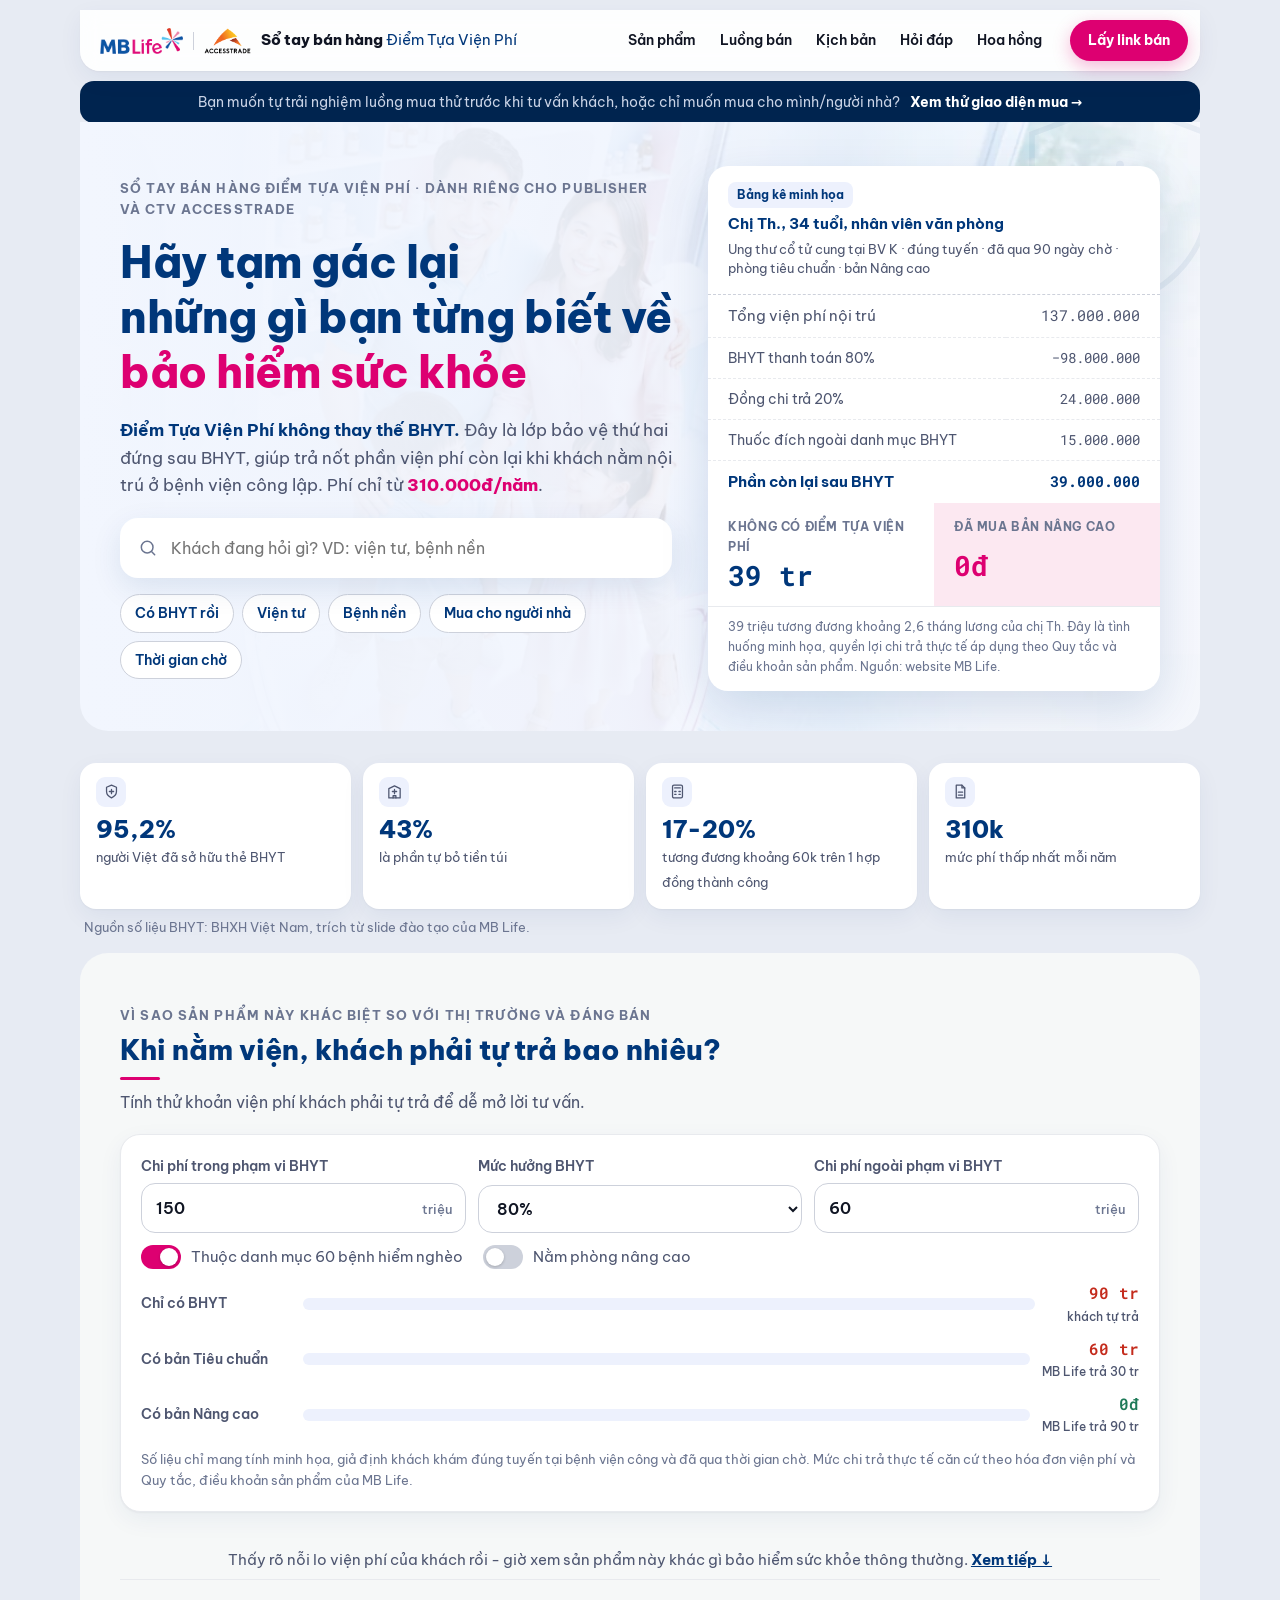
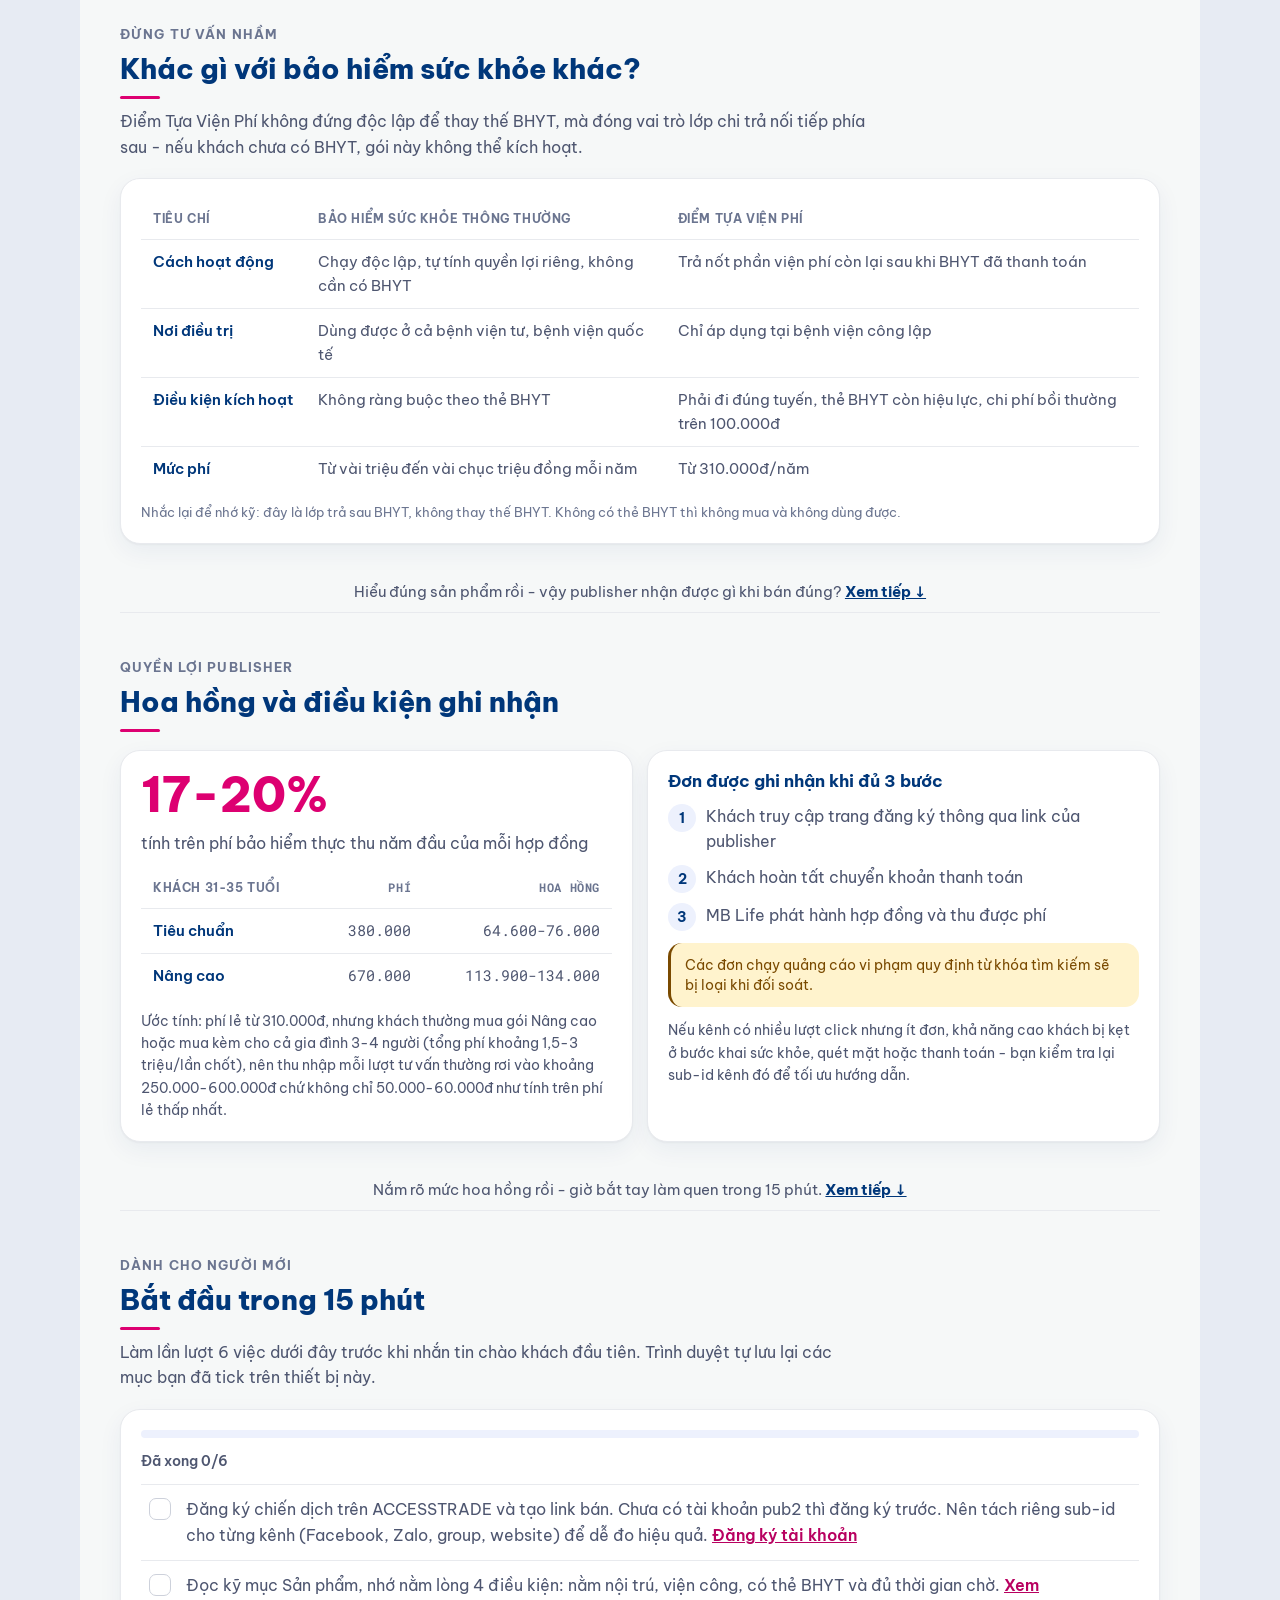
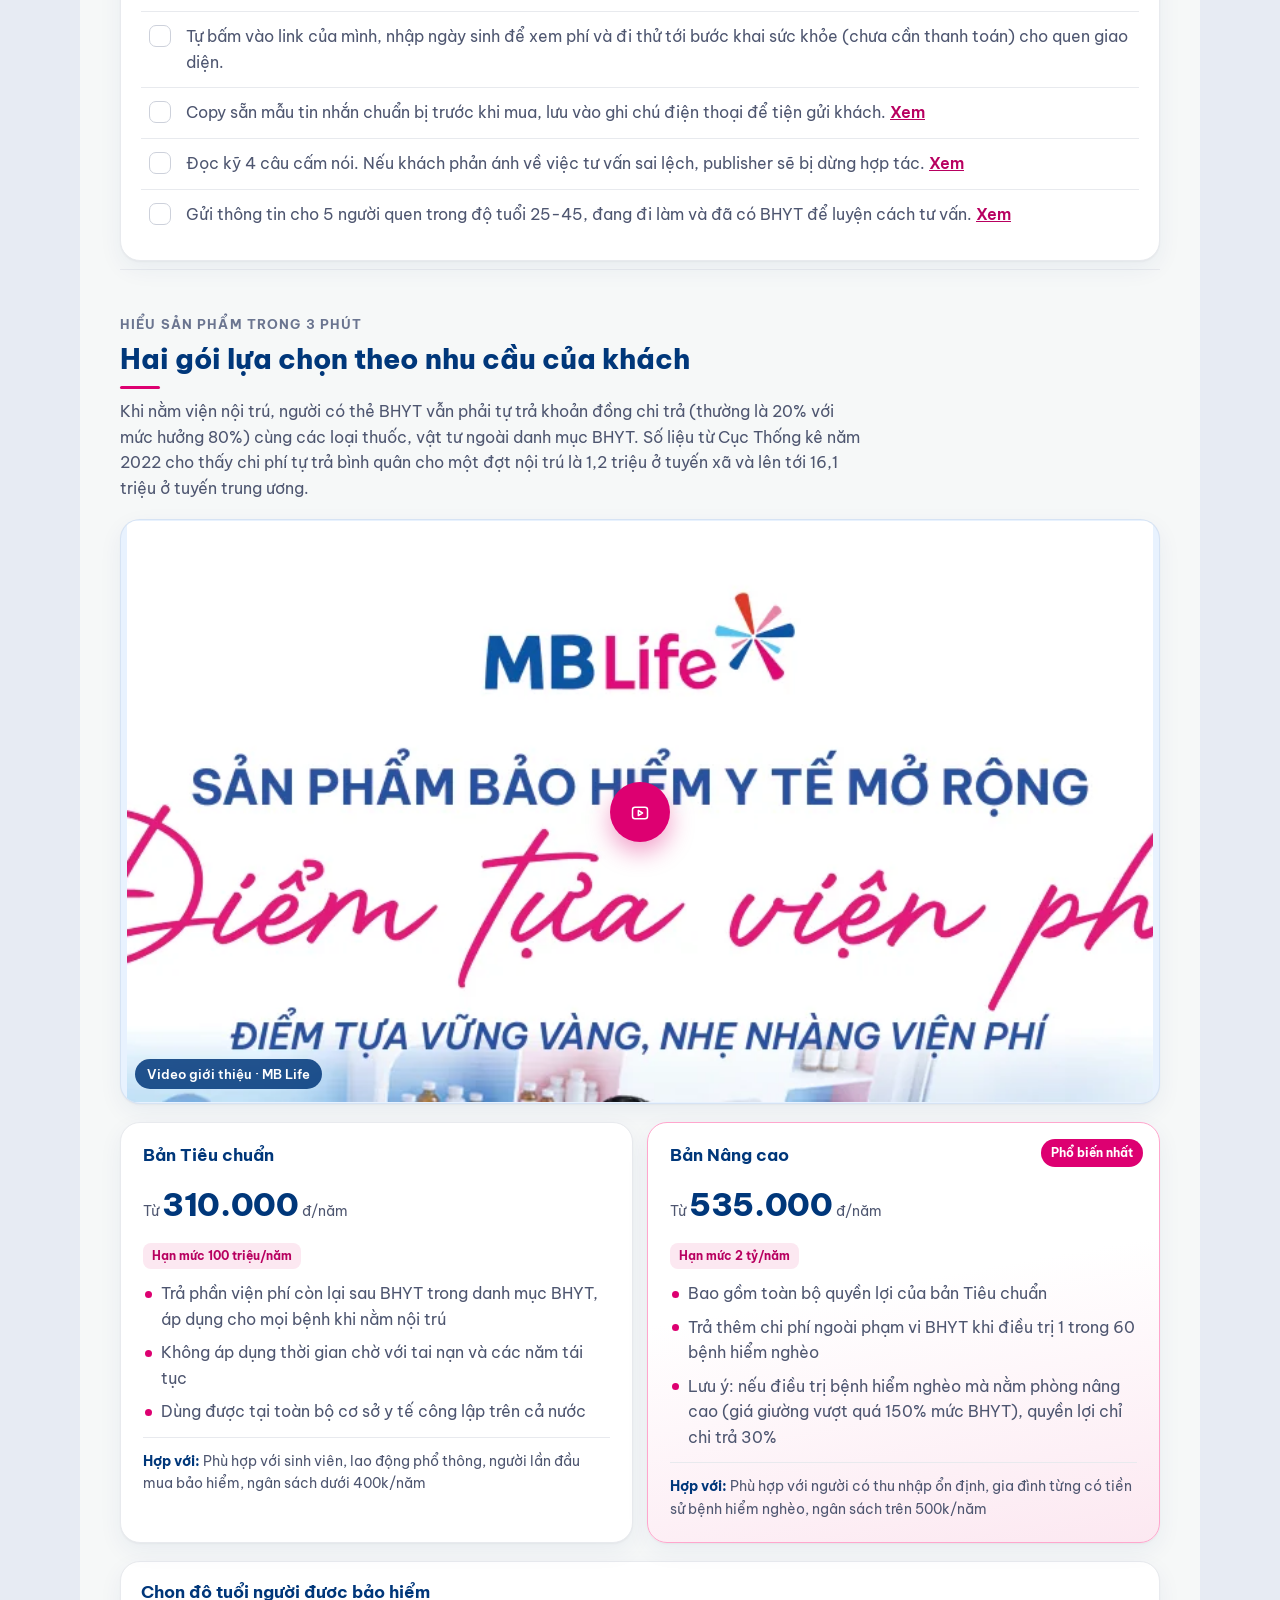
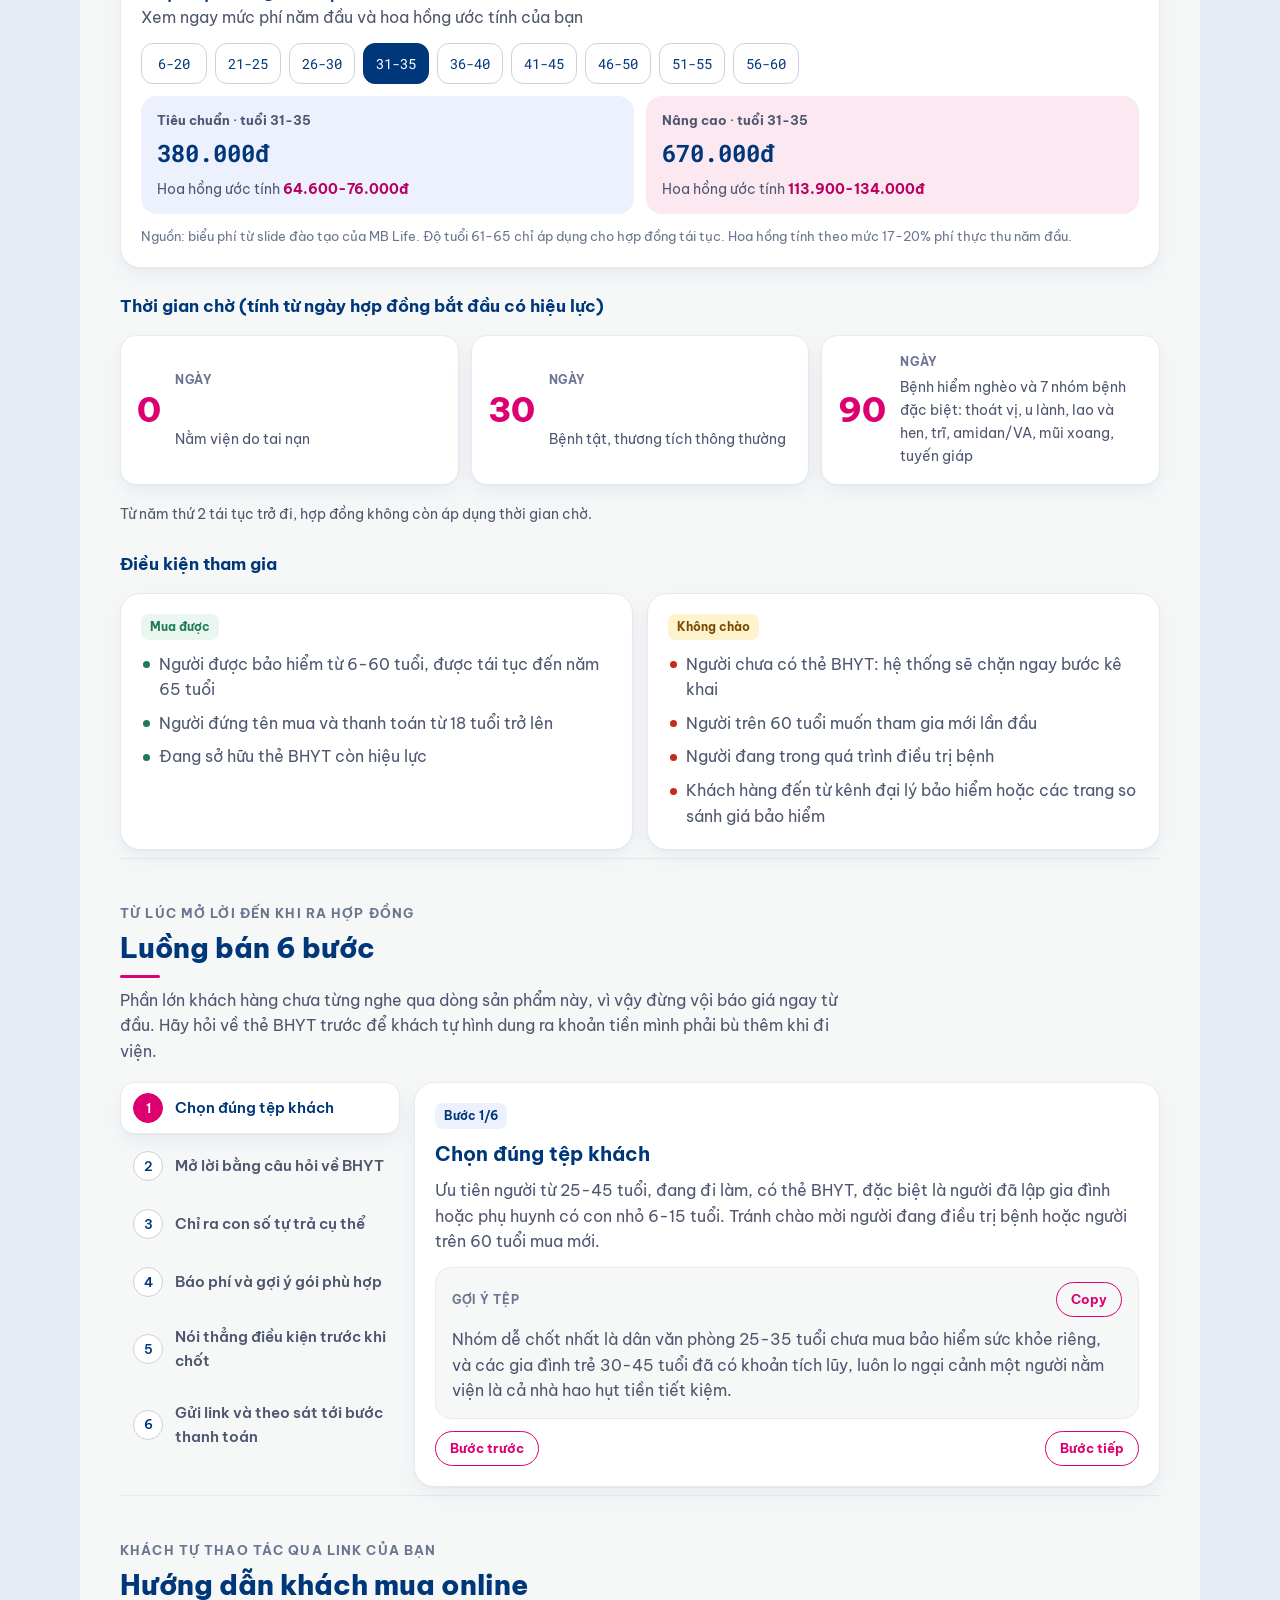
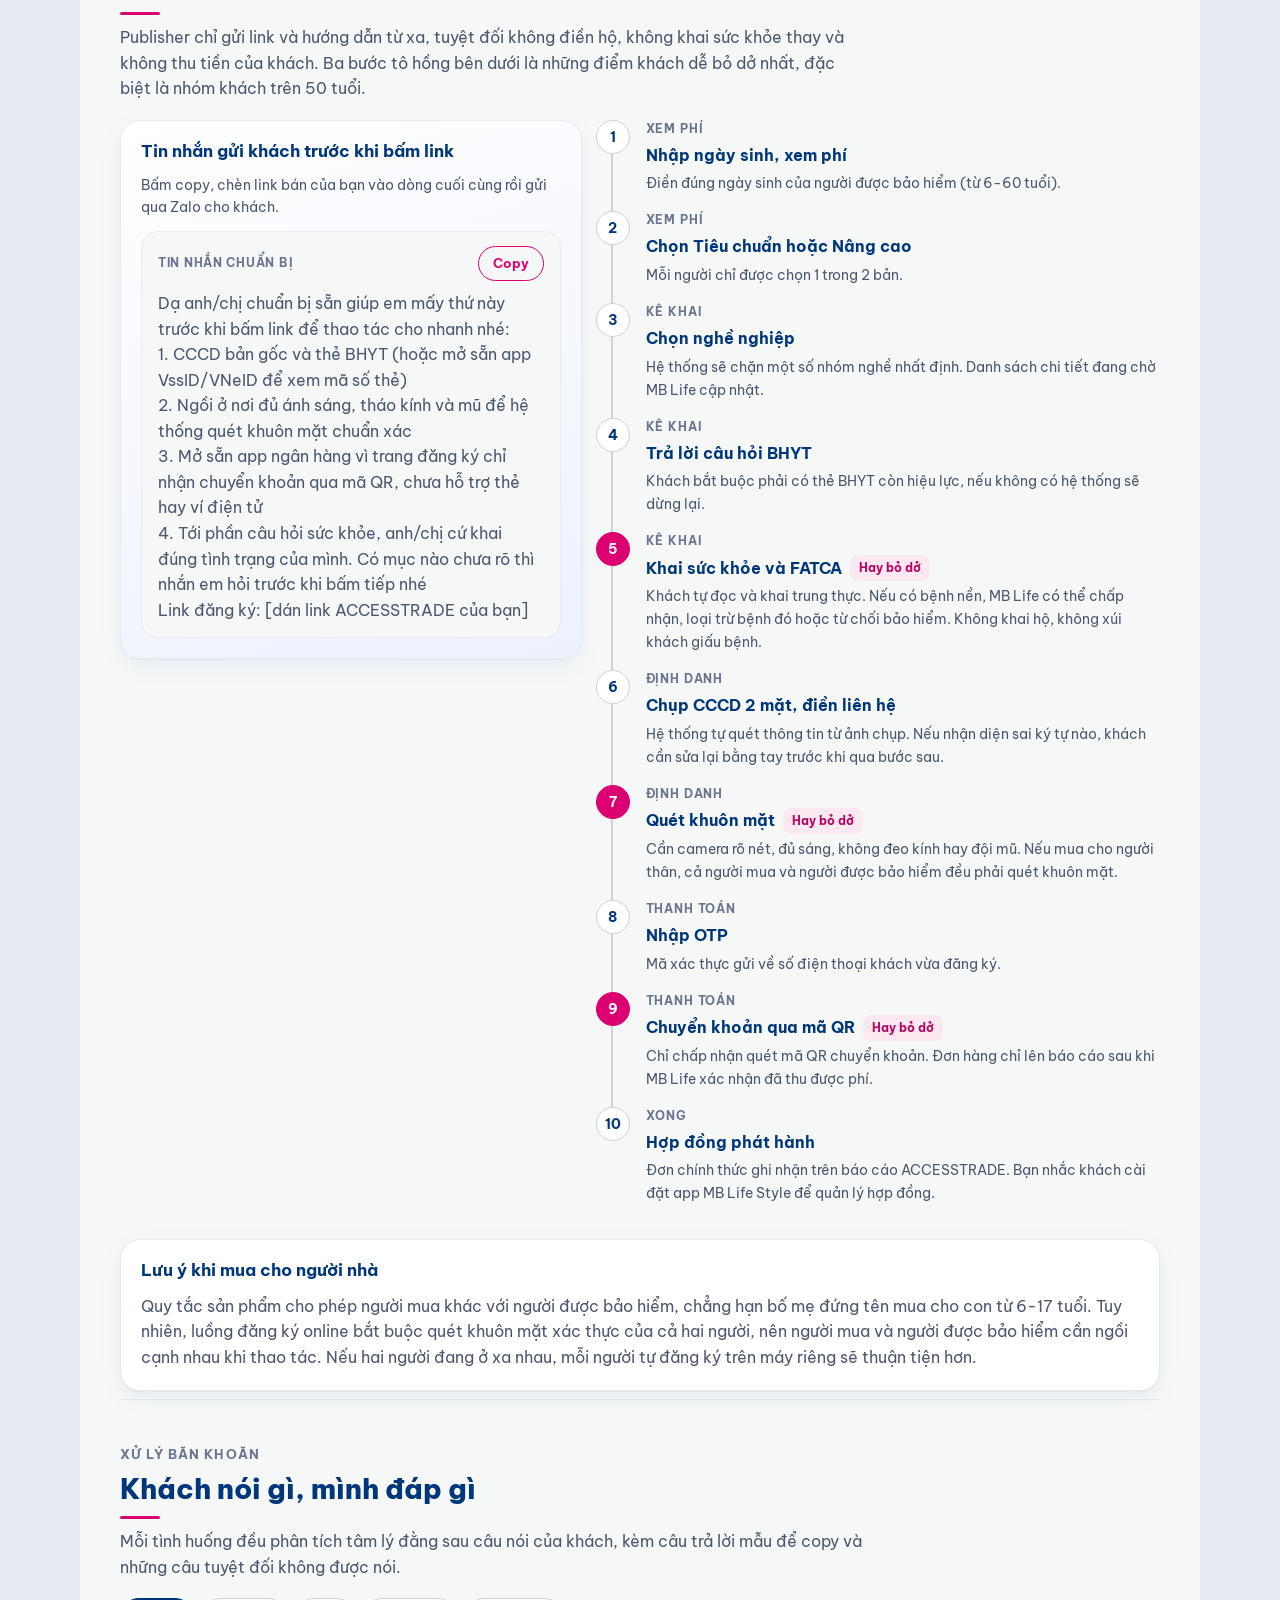
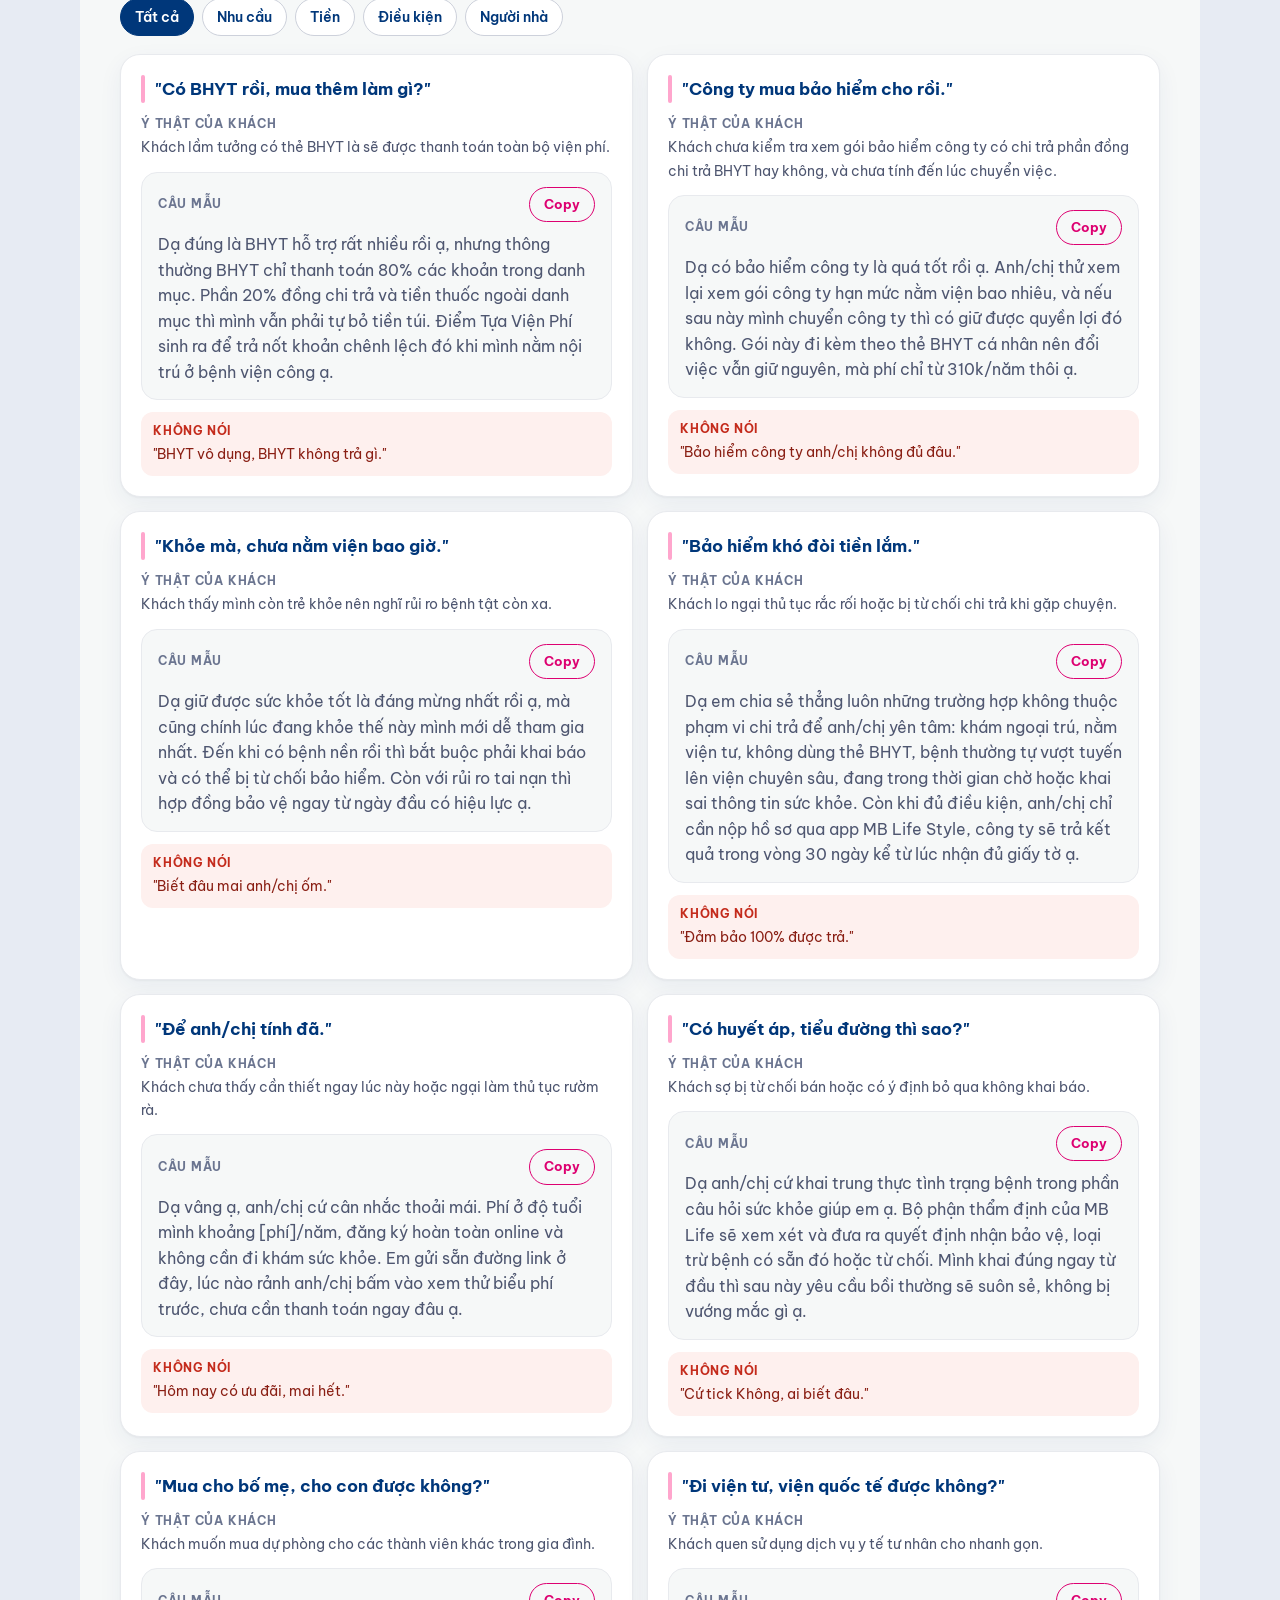
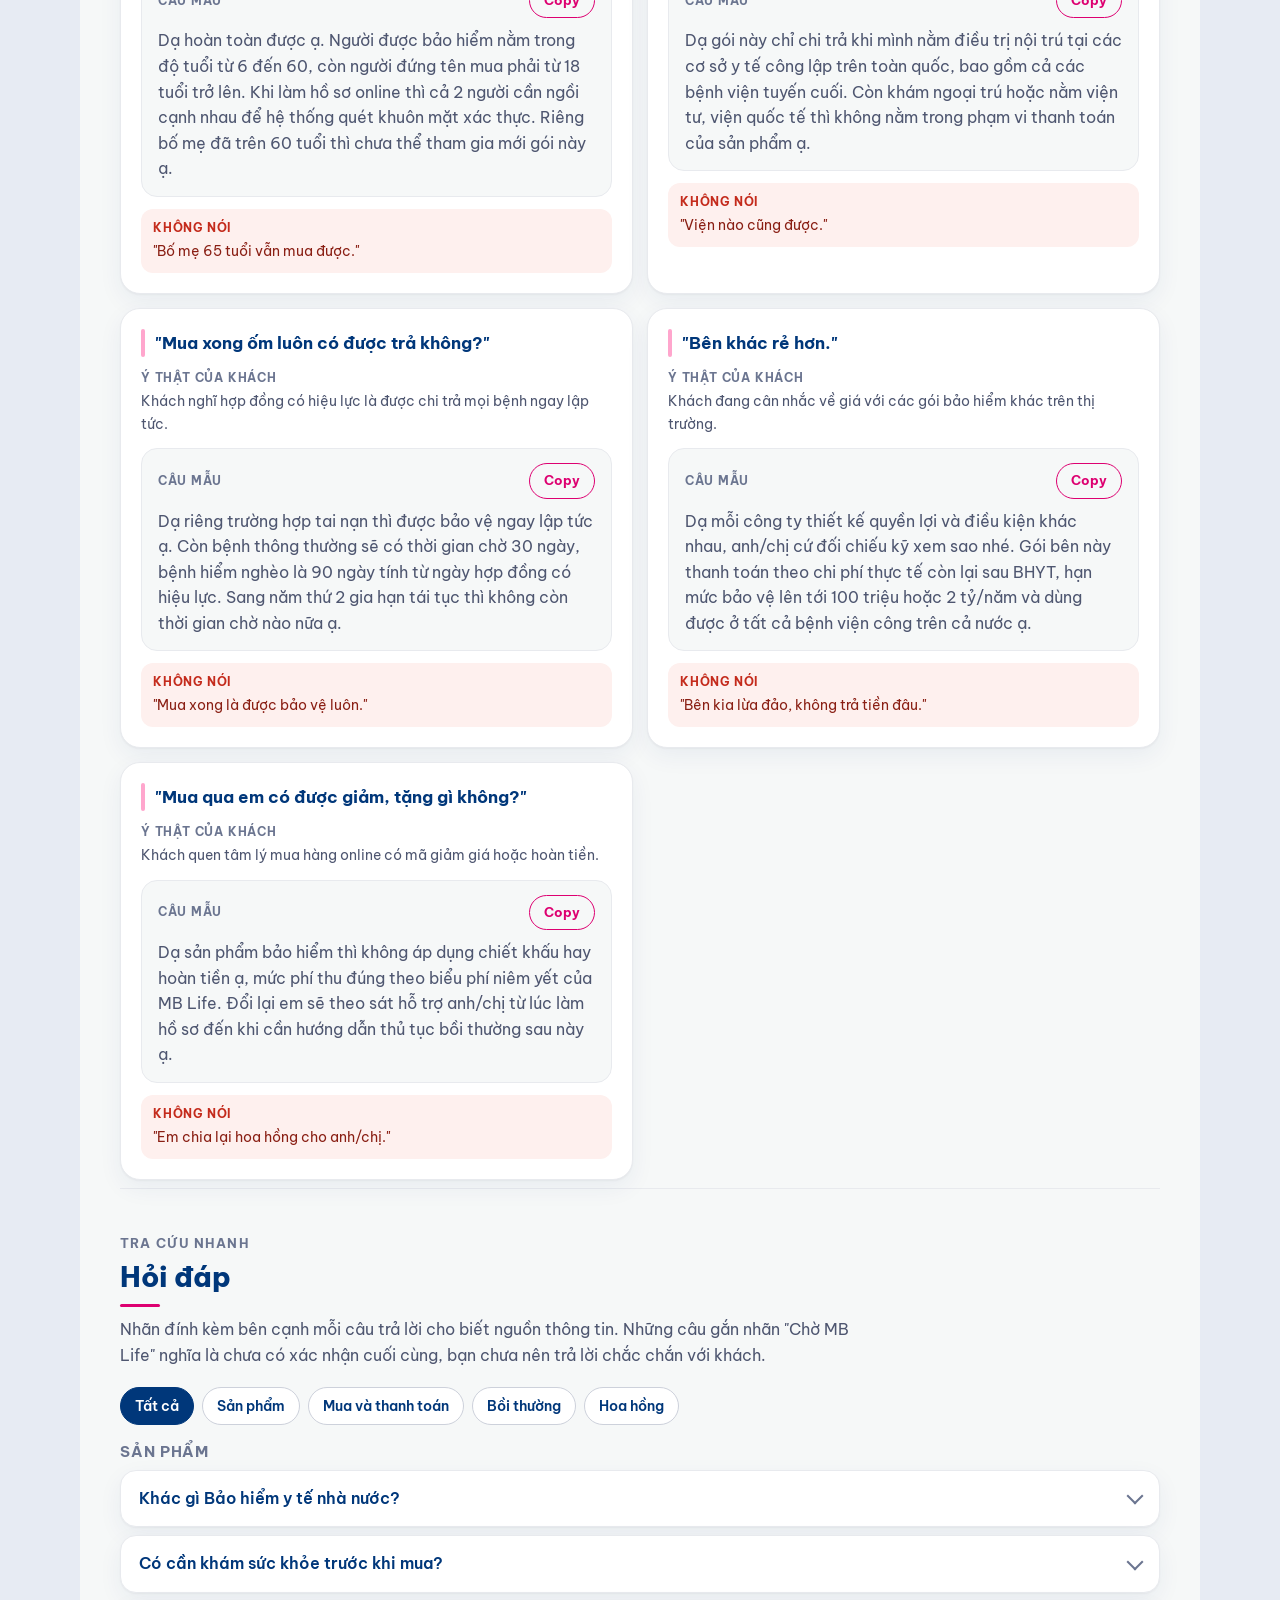
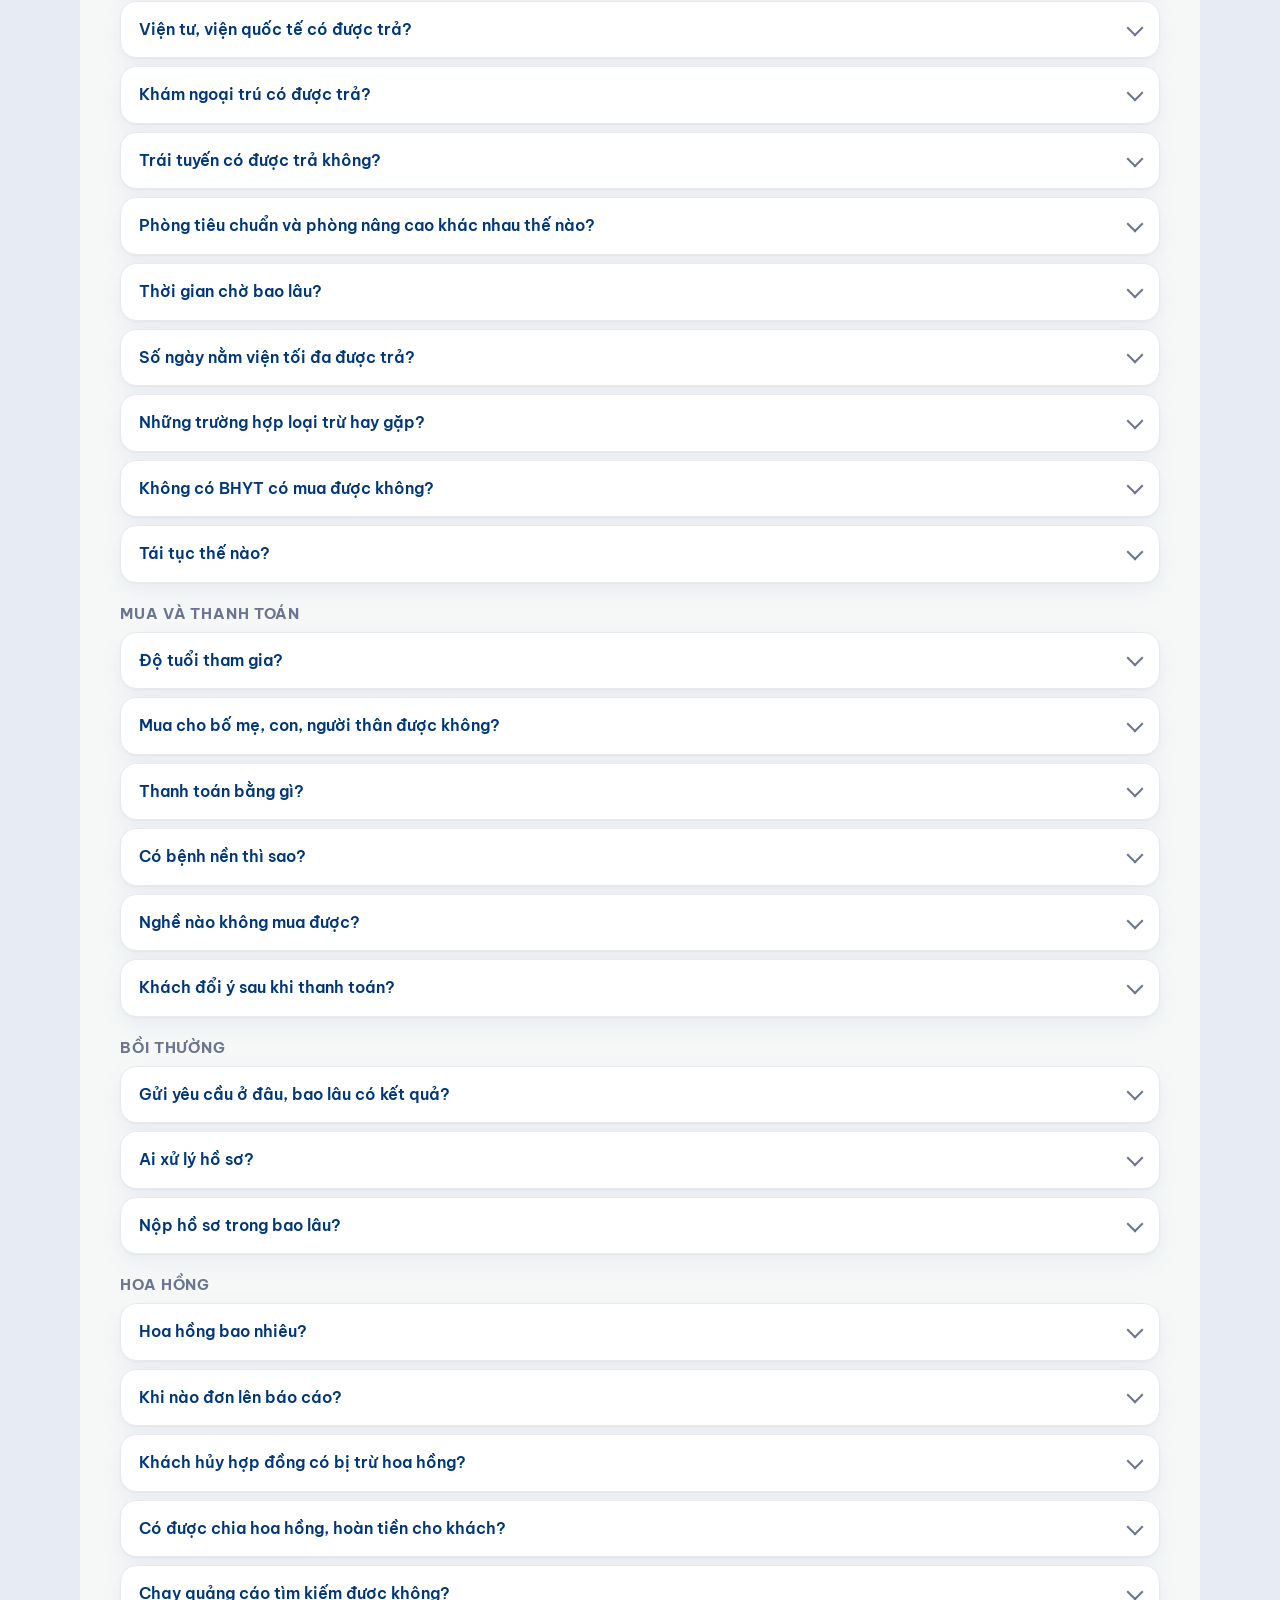
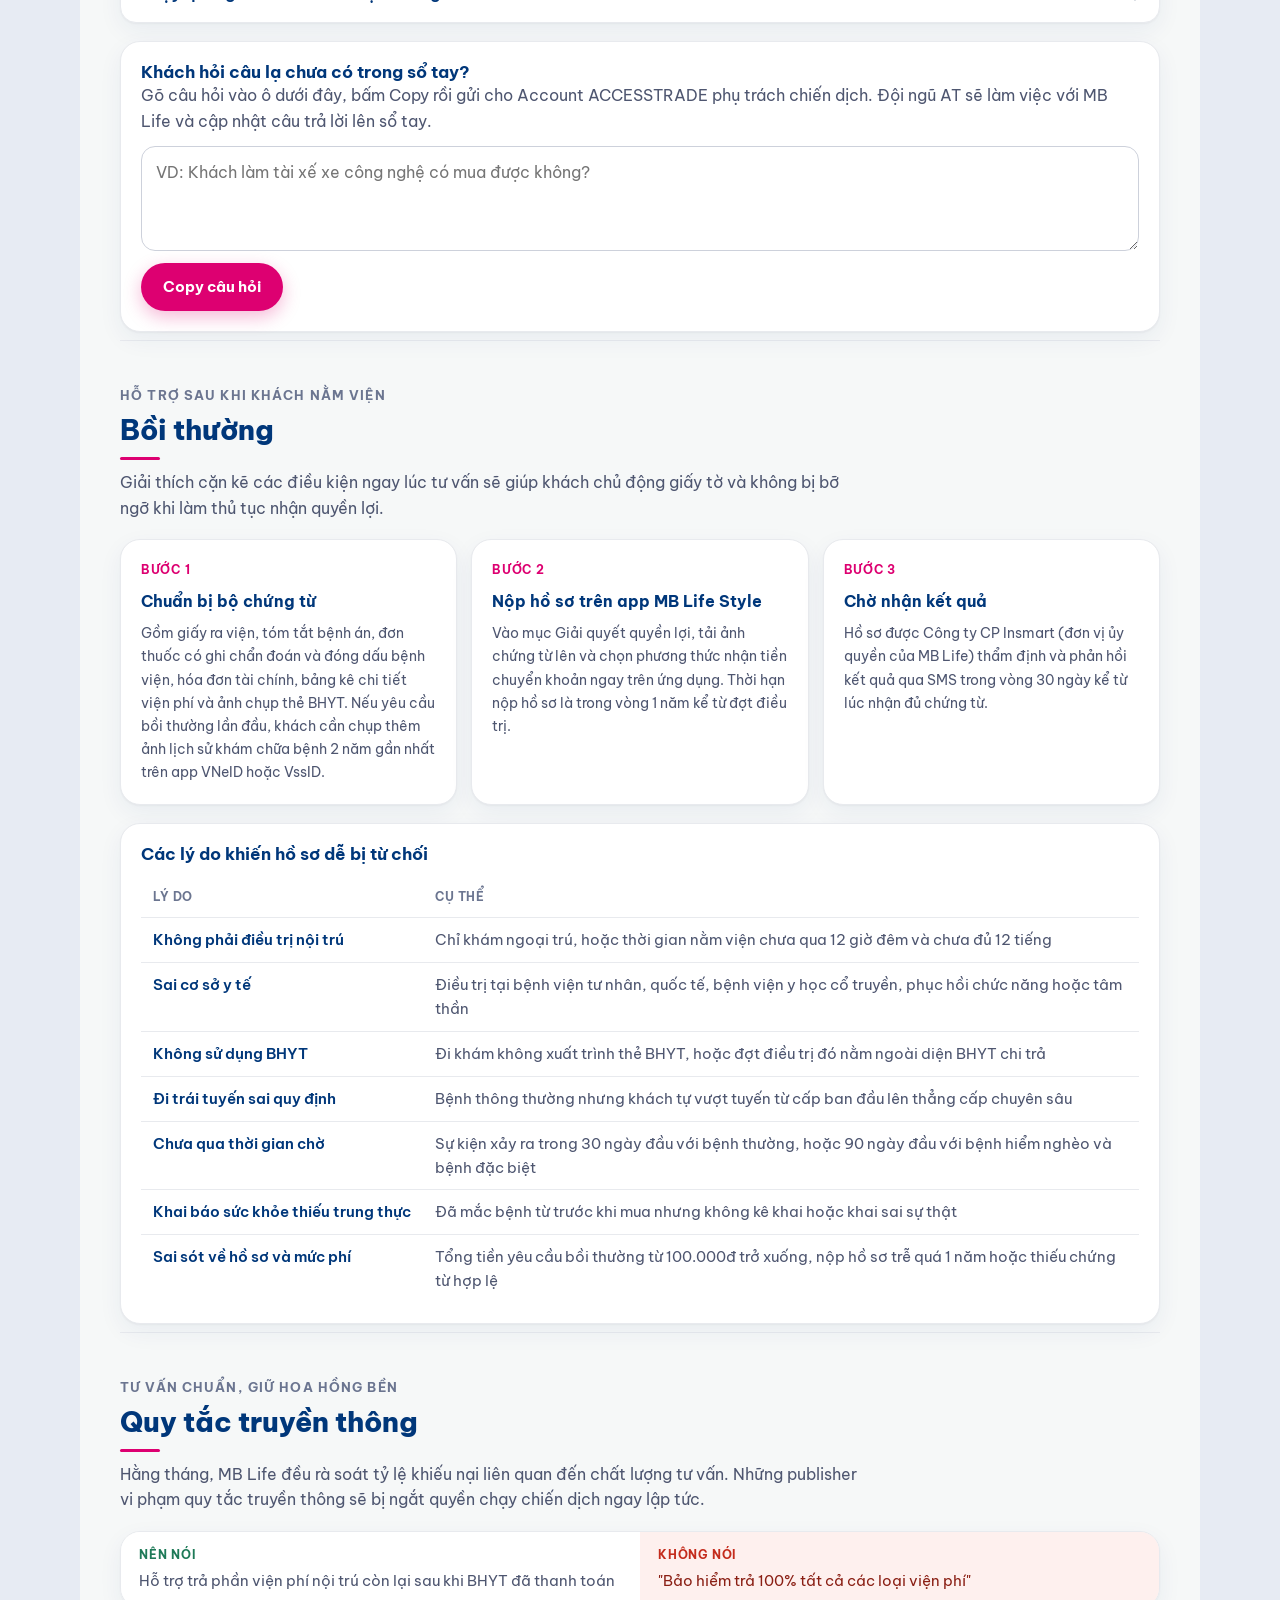
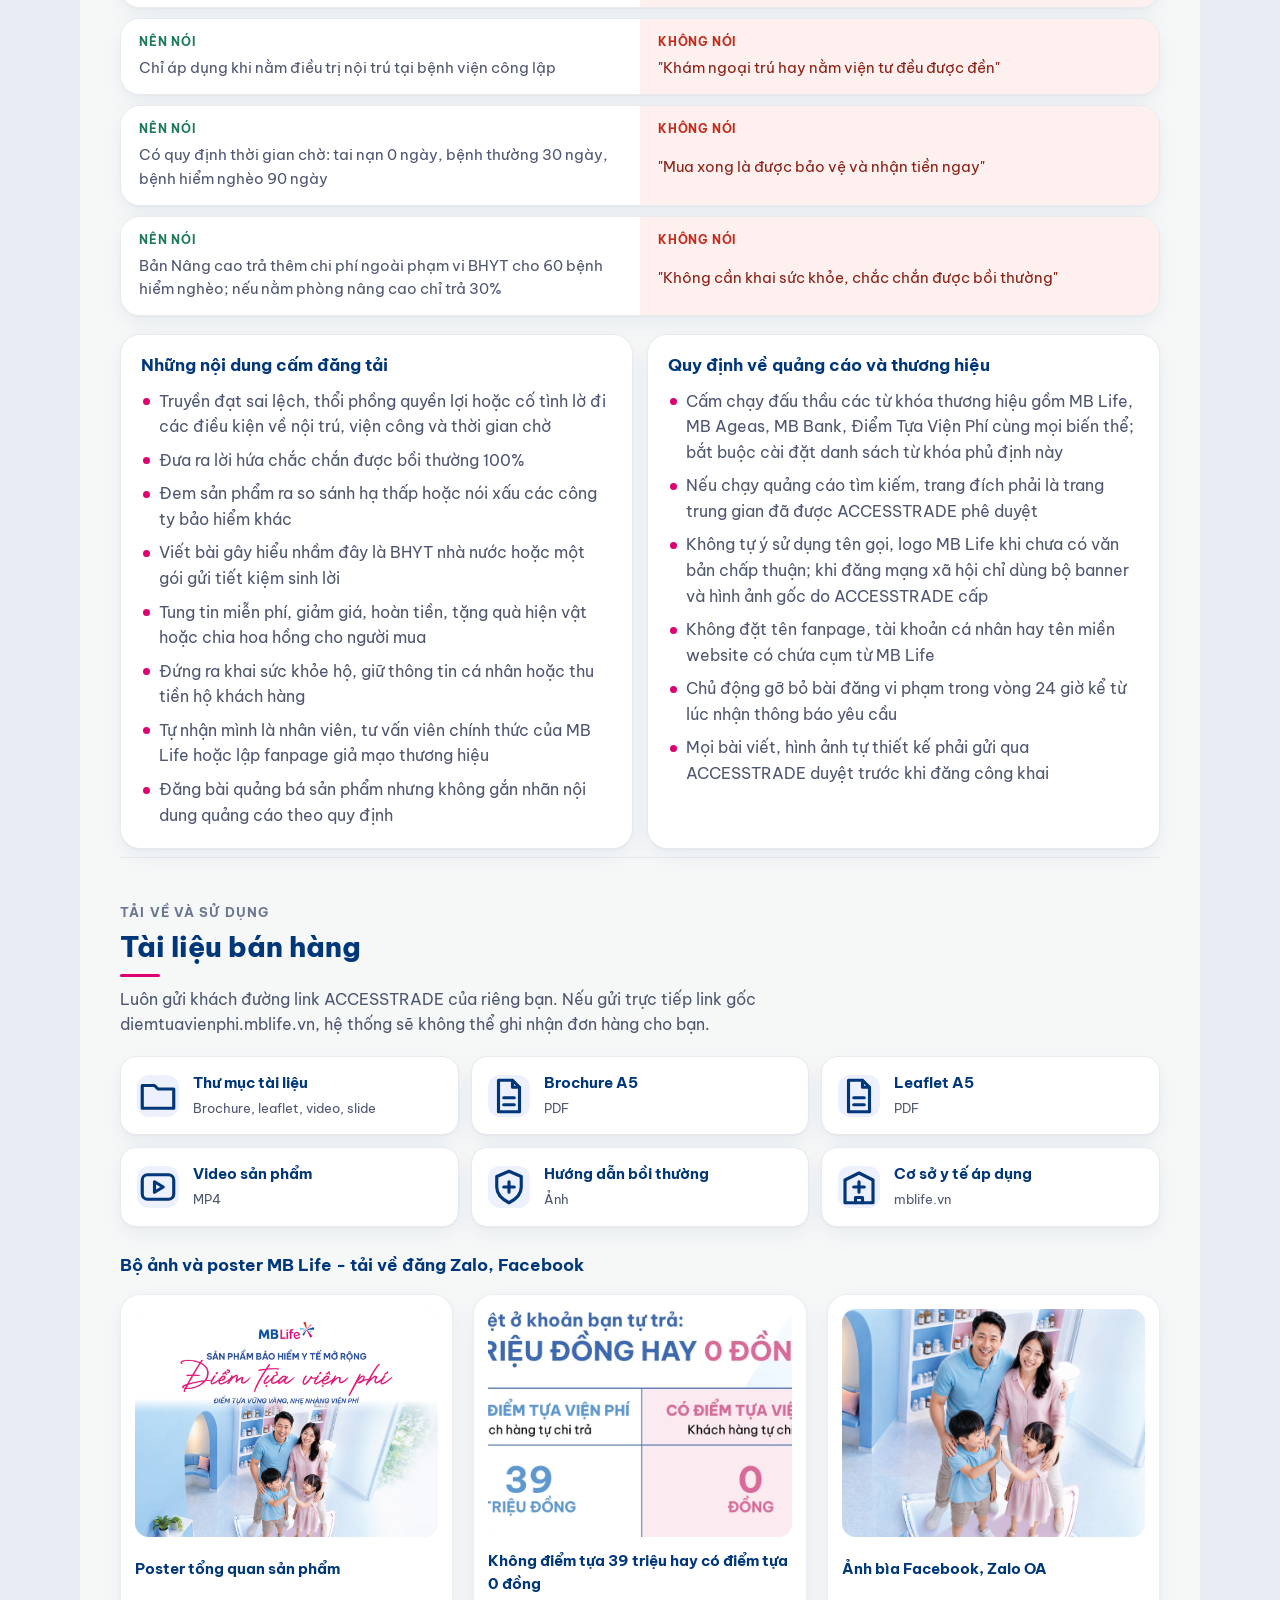
==== index.html @ bbee83a8 "Bổ sung thông tin đơn vị vận hành, hỗ trợ publisher và chính sách ở footer Học theo cấu trúc footer " ====
<!doctype html>
<html lang="vi">
<head>
<meta charset="utf-8">
<meta name="viewport" content="width=device-width, initial-scale=1, viewport-fit=cover">
<title>Sổ tay bán hàng Điểm Tựa Viện Phí</title>
<meta name="description" content="Cẩm nang dành cho publisher và CTV ACCESSTRADE bán bảo hiểm Điểm Tựa Viện Phí: từ cách chào khách, hướng dẫn mua online, xử lý từ chối đến quy tắc truyền thông và tài liệu bán hàng.">
<link rel="preconnect" href="https://fonts.googleapis.com">
<link rel="preconnect" href="https://fonts.gstatic.com" crossorigin>
<link rel="stylesheet" href="https://fonts.googleapis.com/css2?family=Be+Vietnam+Pro:wght@400;500;600;700;800&family=Roboto+Mono:wght@500;600&display=swap">
<link rel="stylesheet" href="assets/css/tokens.css">
<link rel="stylesheet" href="assets/css/main.css">
</head>
<body>

<header class="topbar">
  <div class="topbar__in">
    <a class="brand" href="#top" aria-label="Về đầu trang">
      <span class="brand-logos">
        <img class="media-img" src="assets/img/logo-mblife.png" alt="MB Life" width="80" height="26">
        <span class="brand-logos__sep" aria-hidden="true"></span>
        <img class="media-img" src="assets/img/logo-accesstrade.png" alt="ACCESSTRADE" width="80" height="26">
      </span>
      <span class="brand__text"><b>Sổ tay bán hàng</b> Điểm Tựa Viện Phí</span>
    </a>
    <nav class="topnav" aria-label="Mục chính">
      <a href="#san-pham">Sản phẩm</a>
      <a href="#luong-ban">Luồng bán</a>
      <a href="#kich-ban">Kịch bản</a>
      <a href="#hoi-dap">Hỏi đáp</a>
      <a href="#hoa-hong">Hoa hồng</a>
    </nav>
    <a class="btn btn--pink btn--sm" id="cta-campaign" href="#" target="_blank" rel="noopener">Lấy link bán</a>
  </div>
</header>

<div class="customer-notice">
  <div class="customer-notice__in">
    <span>Bạn muốn tự trải nghiệm luồng mua thử trước khi tư vấn khách, hoặc chỉ muốn mua cho mình/người nhà?</span>
    <a id="customer-buy-link" href="#" target="_blank" rel="noopener">Xem thử giao diện mua →</a>
  </div>
</div>

<div class="hero" id="top">
  <div class="hero__in hero__in--with-art">
    <svg class="hero__watermark" viewBox="0 0 200 200" aria-hidden="true" focusable="false">
      <path d="M100 8 L180 38 V96 C180 146 146 180 100 194 C54 180 20 146 20 96 V38 Z" fill="none" stroke="currentColor" stroke-width="5"/>
      <path d="M100 66 V126 M70 96 H130" stroke="currentColor" stroke-width="7" stroke-linecap="round"/>
    </svg>
    <div class="hero__copy">
      <span class="pill" id="status-pill"></span>
      <p class="eyebrow">Sổ tay bán hàng Điểm Tựa Viện Phí · Dành riêng cho publisher và CTV ACCESSTRADE</p>
      <h1>Hãy tạm gác lại<br>những gì bạn từng biết về <span>bảo hiểm sức khỏe</span></h1>
      <p class="hero__lead"><b>Điểm Tựa Viện Phí không thay thế BHYT.</b> Đây là lớp bảo vệ thứ hai đứng sau BHYT, giúp trả nốt phần viện phí còn lại khi khách nằm nội trú ở bệnh viện công lập. Phí chỉ từ <span class="hl-pink">310.000đ/năm</span>.</p>

      <div class="searchbox">
        <span class="searchbox__icon" data-icon="search" aria-hidden="true"></span>
        <input id="q" type="search" placeholder="Khách đang hỏi gì? VD: viện tư, bệnh nền" autocomplete="off" aria-label="Tìm câu hỏi hoặc kịch bản">
      </div>
      <div class="chips" id="quick">
        <button class="chip" data-q="có BHYT rồi">Có BHYT rồi</button>
        <button class="chip" data-q="viện tư">Viện tư</button>
        <button class="chip" data-q="bệnh nền">Bệnh nền</button>
        <button class="chip" data-q="mua cho con">Mua cho người nhà</button>
        <button class="chip" data-q="thời gian chờ">Thời gian chờ</button>
      </div>
    </div>
    <div class="hero__art">
      <img class="hero__photo media-img" src="assets/img/hero-family-clean.webp" alt="Gia đình khách hàng được Điểm Tựa Viện Phí bảo vệ sau BHYT">
      <div id="bill"></div>
    </div>
  </div>
  <div class="hero__results" id="results" hidden></div>
  <div class="stats" id="stats"></div>
  <p class="src stats__src">Nguồn số liệu BHYT: BHXH Việt Nam, trích từ slide đào tạo của MB Life.</p>
</div>

<main class="page">

  <section id="tinh-vien-phi" class="sec">
    <div class="sec__head">
      <p class="eyebrow">Vì sao sản phẩm này khác biệt so với thị trường và đáng bán</p>
      <h2>Khi nằm viện, khách phải tự trả bao nhiêu?</h2>
      <p class="sec__lead">Tính thử khoản viện phí khách phải tự trả để dễ mở lời tư vấn.</p>
    </div>
    <div class="card calc">
      <div class="calc__fields">
        <label for="in-scope">Chi phí trong phạm vi BHYT<span class="unit">triệu</span><input id="in-scope" type="number" min="0" step="0.1" value="150" inputmode="decimal"></label>
        <label for="rate">Mức hưởng BHYT<select id="rate"><option value="0.8" selected>80%</option><option value="0.95">95%</option><option value="1">100%</option></select></label>
        <label for="out-scope">Chi phí ngoài phạm vi BHYT<span class="unit">triệu</span><input id="out-scope" type="number" min="0" step="0.1" value="60" inputmode="decimal"></label>
      </div>
      <div class="toggles">
        <label class="switch" for="bhn"><input type="checkbox" id="bhn" checked><span></span>Thuộc danh mục 60 bệnh hiểm nghèo</label>
        <label class="switch" for="room"><input type="checkbox" id="room"><span></span>Nằm phòng nâng cao</label>
      </div>
      <div class="calc__out" id="calc-out"></div>
      <p class="src">Số liệu chỉ mang tính minh họa, giả định khách khám đúng tuyến tại bệnh viện công và đã qua thời gian chờ. Mức chi trả thực tế căn cứ theo hóa đơn viện phí và Quy tắc, điều khoản sản phẩm của MB Life.</p>
    </div>
    <p class="bridge">Thấy rõ nỗi lo viện phí của khách rồi - giờ xem sản phẩm này khác gì bảo hiểm sức khỏe thông thường. <a href="#khac-gi">Xem tiếp ↓</a></p>
  </section>

  <section id="khac-gi" class="sec">
    <div class="sec__head">
      <p class="eyebrow">Đừng tư vấn nhầm</p>
      <h2>Khác gì với bảo hiểm sức khỏe khác?</h2>
      <p class="sec__lead">Điểm Tựa Viện Phí không đứng độc lập để thay thế BHYT, mà đóng vai trò lớp chi trả nối tiếp phía sau - nếu khách chưa có BHYT, gói này không thể kích hoạt.</p>
    </div>
    <div class="card">
      <div class="scroll">
        <table class="tbl" id="compare">
          <tr><th>Tiêu chí</th><th>Bảo hiểm sức khỏe thông thường</th><th>Điểm Tựa Viện Phí</th></tr>
        </table>
      </div>
      <p class="src" id="compare-note"></p>
    </div>
    <p class="bridge">Hiểu đúng sản phẩm rồi - vậy publisher nhận được gì khi bán đúng? <a href="#hoa-hong">Xem tiếp ↓</a></p>
  </section>

  <section id="hoa-hong" class="sec">
    <div class="sec__head">
      <p class="eyebrow">Quyền lợi publisher</p>
      <h2>Hoa hồng và điều kiện ghi nhận</h2>
    </div>
    <div class="grid2">
      <div class="card comm">
        <p class="comm__big">17-20%</p>
        <p class="muted">tính trên phí bảo hiểm thực thu năm đầu của mỗi hợp đồng</p>
        <div class="scroll"><table class="tbl" id="comm-table"></table></div>
        <p class="muted small">Ước tính: phí lẻ từ 310.000đ, nhưng khách thường mua gói Nâng cao hoặc mua kèm cho cả gia đình 3-4 người (tổng phí khoảng 1,5-3 triệu/lần chốt), nên thu nhập mỗi lượt tư vấn thường rơi vào khoảng 250.000-600.000đ chứ không chỉ 50.000-60.000đ như tính trên phí lẻ thấp nhất.</p>
      </div>
      <div class="card">
        <h3 class="card__title">Đơn được ghi nhận khi đủ 3 bước</h3>
        <ol class="numlist" id="record"></ol>
        <p class="callout callout--warn">Các đơn chạy quảng cáo vi phạm quy định từ khóa tìm kiếm sẽ bị loại khi đối soát.</p>
        <p class="muted small">Nếu kênh có nhiều lượt click nhưng ít đơn, khả năng cao khách bị kẹt ở bước khai sức khỏe, quét mặt hoặc thanh toán - bạn kiểm tra lại sub-id kênh đó để tối ưu hướng dẫn.</p>
      </div>
    </div>
    <p class="bridge">Nắm rõ mức hoa hồng rồi - giờ bắt tay làm quen trong 15 phút. <a href="#bat-dau">Xem tiếp ↓</a></p>
  </section>

  <section id="bat-dau" class="sec">
    <div class="sec__head">
      <p class="eyebrow">Dành cho người mới</p>
      <h2>Bắt đầu trong 15 phút</h2>
      <p class="sec__lead">Làm lần lượt 6 việc dưới đây trước khi nhắn tin chào khách đầu tiên. Trình duyệt tự lưu lại các mục bạn đã tick trên thiết bị này.</p>
    </div>
    <div class="card onboard">
      <div class="onboard__bar"><span id="prog-bar"></span></div>
      <p class="onboard__count" id="prog">Đã xong 0/6</p>
      <ul class="check" id="checklist"></ul>
    </div>
  </section>

  <section id="san-pham" class="sec">
    <div class="sec__head">
      <p class="eyebrow">Hiểu sản phẩm trong 3 phút</p>
      <h2>Hai gói lựa chọn theo nhu cầu của khách</h2>
      <p class="sec__lead">Khi nằm viện nội trú, người có thẻ BHYT vẫn phải tự trả khoản đồng chi trả (thường là 20% với mức hưởng 80%) cùng các loại thuốc, vật tư ngoài danh mục BHYT. Số liệu từ Cục Thống kê năm 2022 cho thấy chi phí tự trả bình quân cho một đợt nội trú là 1,2 triệu ở tuyến xã và lên tới 16,1 triệu ở tuyến trung ương.</p>
    </div>
    <button class="video-card" id="product-video" type="button" aria-label="Xem video giới thiệu Điểm Tựa Viện Phí">
      <img class="media-img" src="assets/img/video-poster.webp" alt="Video giới thiệu Điểm Tựa Viện Phí">
      <span class="video-card__play" aria-hidden="true"><span data-icon="play"></span></span>
      <span class="video-card__badge">Video giới thiệu · MB Life</span>
    </button>
    <div class="plans" id="plans"></div>

    <div class="card pricer">
      <div class="pricer__head">
        <h3>Chọn độ tuổi người được bảo hiểm</h3>
        <p class="muted">Xem ngay mức phí năm đầu và hoa hồng ước tính của bạn</p>
      </div>
      <div class="ages" id="ages" role="radiogroup" aria-label="Nhóm tuổi"></div>
      <div class="pricer__out" id="pricer-out"></div>
      <p class="src">Nguồn: biểu phí từ slide đào tạo của MB Life. Độ tuổi 61-65 chỉ áp dụng cho hợp đồng tái tục. Hoa hồng tính theo mức 17-20% phí thực thu năm đầu.</p>
    </div>

    <h3 class="subhead">Thời gian chờ (tính từ ngày hợp đồng bắt đầu có hiệu lực)</h3>
    <div class="waits" id="waits"></div>
    <p class="muted small">Từ năm thứ 2 tái tục trở đi, hợp đồng không còn áp dụng thời gian chờ.</p>

    <h3 class="subhead">Điều kiện tham gia</h3>
    <div class="grid2" id="eligible"></div>
  </section>

  <section id="luong-ban" class="sec">
    <div class="sec__head">
      <p class="eyebrow">Từ lúc mở lời đến khi ra hợp đồng</p>
      <h2>Luồng bán 6 bước</h2>
      <p class="sec__lead">Phần lớn khách hàng chưa từng nghe qua dòng sản phẩm này, vì vậy đừng vội báo giá ngay từ đầu. Hãy hỏi về thẻ BHYT trước để khách tự hình dung ra khoản tiền mình phải bù thêm khi đi viện.</p>
    </div>
    <div class="flow">
      <ol class="flow__tabs" id="flow-tabs" role="tablist"></ol>
      <div class="card flow__panel" id="flow-panel" role="tabpanel"></div>
    </div>
  </section>

  <section id="mua-online" class="sec">
    <div class="sec__head">
      <p class="eyebrow">Khách tự thao tác qua link của bạn</p>
      <h2>Hướng dẫn khách mua online</h2>
      <p class="sec__lead">Publisher chỉ gửi link và hướng dẫn từ xa, tuyệt đối không điền hộ, không khai sức khỏe thay và không thu tiền của khách. Ba bước tô hồng bên dưới là những điểm khách dễ bỏ dở nhất, đặc biệt là nhóm khách trên 50 tuổi.</p>
    </div>
    <div class="buy">
      <div class="card card--tint" id="prep"></div>
      <ol class="timeline" id="buy-steps"></ol>
    </div>
    <div class="card note">
      <h3>Lưu ý khi mua cho người nhà</h3>
      <p>Quy tắc sản phẩm cho phép người mua khác với người được bảo hiểm, chẳng hạn bố mẹ đứng tên mua cho con từ 6-17 tuổi. Tuy nhiên, luồng đăng ký online bắt buộc quét khuôn mặt xác thực của cả hai người, nên người mua và người được bảo hiểm cần ngồi cạnh nhau khi thao tác. Nếu hai người đang ở xa nhau, mỗi người tự đăng ký trên máy riêng sẽ thuận tiện hơn.</p>
    </div>
  </section>

  <section id="kich-ban" class="sec">
    <div class="sec__head">
      <p class="eyebrow">Xử lý băn khoăn</p>
      <h2>Khách nói gì, mình đáp gì</h2>
      <p class="sec__lead">Mỗi tình huống đều phân tích tâm lý đằng sau câu nói của khách, kèm câu trả lời mẫu để copy và những câu tuyệt đối không được nói.</p>
    </div>
    <div class="chips chips--filter" id="obj-filter" role="tablist"></div>
    <div class="objs" id="objections"></div>
  </section>

  <section id="hoi-dap" class="sec">
    <div class="sec__head">
      <p class="eyebrow">Tra cứu nhanh</p>
      <h2>Hỏi đáp</h2>
      <p class="sec__lead">Nhãn đính kèm bên cạnh mỗi câu trả lời cho biết nguồn thông tin. Những câu gắn nhãn "Chờ MB Life" nghĩa là chưa có xác nhận cuối cùng, bạn chưa nên trả lời chắc chắn với khách.</p>
    </div>
    <div class="chips chips--filter" id="faq-filter" role="tablist"></div>
    <div class="faq" id="faq"></div>
    <div class="card ask">
      <div>
        <h3>Khách hỏi câu lạ chưa có trong sổ tay?</h3>
        <p class="muted" id="ask-hint"></p>
      </div>
      <label for="newq" class="sr">Câu hỏi của khách</label>
      <textarea id="newq" rows="3" placeholder="VD: Khách làm tài xế xe công nghệ có mua được không?"></textarea>
      <div><button class="btn btn--pink" id="copy-newq" type="button">Copy câu hỏi</button></div>
    </div>
  </section>

  <section id="boi-thuong" class="sec">
    <div class="sec__head">
      <p class="eyebrow">Hỗ trợ sau khi khách nằm viện</p>
      <h2>Bồi thường</h2>
      <p class="sec__lead">Giải thích cặn kẽ các điều kiện ngay lúc tư vấn sẽ giúp khách chủ động giấy tờ và không bị bỡ ngỡ khi làm thủ tục nhận quyền lợi.</p>
    </div>
    <ol class="claim" id="claim"></ol>
    <div class="card">
      <h3 class="card__title">Các lý do khiến hồ sơ dễ bị từ chối</h3>
      <div class="scroll"><table class="tbl" id="reject"></table></div>
    </div>
  </section>

  <section id="quy-tac" class="sec">
    <div class="sec__head">
      <p class="eyebrow">Tư vấn chuẩn, giữ hoa hồng bền</p>
      <h2>Quy tắc truyền thông</h2>
      <p class="sec__lead">Hằng tháng, MB Life đều rà soát tỷ lệ khiếu nại liên quan đến chất lượng tư vấn. Những publisher vi phạm quy tắc truyền thông sẽ bị ngắt quyền chạy chiến dịch ngay lập tức.</p>
    </div>
    <div class="pairs" id="pairs"></div>
    <div class="grid2">
      <div class="card"><h3 class="card__title">Những nội dung cấm đăng tải</h3><ul class="dots" id="dont-post"></ul></div>
      <div class="card"><h3 class="card__title">Quy định về quảng cáo và thương hiệu</h3><ul class="dots" id="ads-rules"></ul></div>
    </div>
  </section>

  <section id="tai-lieu" class="sec">
    <div class="sec__head">
      <p class="eyebrow">Tải về và sử dụng</p>
      <h2>Tài liệu bán hàng</h2>
      <p class="sec__lead">Luôn gửi khách đường link ACCESSTRADE của riêng bạn. Nếu gửi trực tiếp link gốc diemtuavienphi.mblife.vn, hệ thống sẽ không thể ghi nhận đơn hàng cho bạn.</p>
    </div>
    <div class="mats" id="materials"></div>
    <h3 class="subhead">Bộ ảnh và poster MB Life - tải về đăng Zalo, Facebook</h3>
    <div class="media-grid" id="kit-images"></div>
    <h3 class="subhead">Bài đăng mẫu gợi ý</h3>
    <div class="grid2" id="posts"></div>
    <p class="src">Tình huống mổ ruột thừa được lấy từ slide đào tạo của MB Life. Nếu bạn tự biên soạn bài viết mới, hãy gửi cho ACCESSTRADE duyệt trước khi đăng.</p>
  </section>
</main>

<footer class="foot">
  <div class="foot__in">
    <p>Nội dung được tổng hợp từ webinar ngày 11/11/2026, bộ slide đào tạo và website sản phẩm của MB Life, phụ lục hợp tác MB Life x ACCESSTRADE cùng các thông tin xác nhận trong nhóm dự án.</p>
    <p>Mọi quyền lợi, điều kiện và phạm vi chi trả đều căn cứ theo Quy tắc, điều khoản sản phẩm chính thức do MB Life ban hành. Tổng đài CSKH MB Life: <span id="hotline"></span></p>

    <div class="foot__grid">
      <div>
        <h3 class="foot__h">Đơn vị vận hành</h3>
        <p>Công ty TNHH Interspace Việt Nam<br>MST: 0106857676<br>Tầng 7, Tòa nhà 97-99 Láng Hạ, phường Đống Đa, Thành phố Hà Nội</p>
      </div>
      <div>
        <h3 class="foot__h">Hỗ trợ publisher</h3>
        <p>Hotline AccessTrade: <a href="tel:0981113588">098 111 3588</a> (9:00 - 18:00)<br><a href="mailto:support@accesstrade.vn">support@accesstrade.vn</a></p>
      </div>
      <div>
        <h3 class="foot__h">Chính sách</h3>
        <p>
          <a href="https://accesstrade.vn/dieu-khoan-su-dung/" target="_blank" rel="noopener">Điều khoản sử dụng</a><br>
          <a href="https://accesstrade.vn/chinh-sach-bao-mat/" target="_blank" rel="noopener">Chính sách bảo mật</a><br>
          <a href="https://accesstrade.vn/publisher-policy/" target="_blank" rel="noopener">Chính sách Publisher</a><br>
          <a href="https://accesstrade.vn/quy-dinh-xu-phat-publisher-vi-pham/" target="_blank" rel="noopener">Quy định xử phạt vi phạm</a>
        </p>
      </div>
    </div>

    <p id="updated"></p>
    <p class="foot__copy">© 2026 ACCESSTRADE, sản phẩm của Interspace Việt Nam.</p>
  </div>
</footer>

<nav class="dock" aria-label="Lối tắt">
  <a href="#hoi-dap"><span data-icon="chat"></span>Hỏi đáp</a>
  <a href="#kich-ban"><span data-icon="script"></span>Kịch bản</a>
  <a href="#mua-online"><span data-icon="phone"></span>Mua online</a>
  <a href="#tinh-vien-phi"><span data-icon="calc"></span>Tính phí</a>
</nav>

<script type="module" src="assets/js/main.js"></script>
</body>
</html>
---- assets/css/tokens.css ----
/* Bố cục: trang dài một cột trên điện thoại, 2 cột ở hero và các nhóm thẻ trên máy tính; họ màu theo landing Điểm Tựa Viện Phí */
:root {
  color-scheme: light;

  --navy: #00377A;
  --navy-deep: #00244F;
  --pink: #DD0071;
  --pink-hover: #B80060;
  --pink-tint: #FCE8F1;
  --pink-lite: #FFA6CD;
  --blue-tint: #EDF1FD;
  --sky: #5BC5F2;

  --ink: #101523;
  --muted: #4E5670;
  --muted-2: #6B7590;
  --outer: #E7EBF3;
  --page: #F6F8F8;
  --card: #FFFFFF;
  --line: #E8EAEE;
  --line-2: #CDD1DB;

  --ok: #1E7A58;
  --ok-bg: #EAF7F1;
  --warn: #7A4A00;
  --warn-bg: #FFF3CD;
  --danger: #C42B1C;
  --danger-bg: #FEF0EE;

  --r-tag: 8px;
  --r-ctrl: 14px;
  --r-card: 20px;
  --r-lg: 28px;

  --shadow-card: 0 1px 2px rgba(16, 21, 35, .04), 0 8px 24px rgba(0, 55, 122, .06);
  --shadow-pink: 0 6px 18px rgba(221, 0, 113, .28);

  --f-ui: "Be Vietnam Pro", system-ui, -apple-system, "Segoe UI", Roboto, sans-serif;
  --f-num: "Roboto Mono", ui-monospace, SFMono-Regular, Menlo, monospace;

  --gutter: max(16px, env(safe-area-inset-left, 0px));
  --gutter-r: max(16px, env(safe-area-inset-right, 0px));
  --maxw: 1120px;

  --sky-soft: #E8F2FE;
  --media-radius: 20px;
  --media-border: 1px solid rgba(0, 55, 122, 0.08);
}
---- assets/css/main.css ----
*{box-sizing:border-box}
html{scroll-padding-top:84px}
@media (prefers-reduced-motion:no-preference){html{scroll-behavior:smooth}}
body{margin:0;background:var(--outer);color:var(--muted);font-family:var(--f-ui);font-size:15.5px;line-height:1.65;-webkit-font-smoothing:antialiased}
b,strong{color:var(--ink)}
img{max-width:100%}
h1,h2,h3{margin:0;line-height:1.25;text-wrap:balance;color:var(--navy)}
p{margin:0}
a{color:var(--navy)}
button{font:inherit}
.hl-pink{color:var(--pink);font-weight:800}
:focus-visible{outline:2px solid var(--pink);outline-offset:2px;border-radius:8px}
.sr{position:absolute;width:1px;height:1px;overflow:hidden;clip:rect(0 0 0 0)}
.muted{color:var(--muted)}
.small{font-size:13.5px}
.src{font-size:12.5px;color:var(--muted-2)}
.num{font-family:var(--f-num);font-variant-numeric:tabular-nums}
.eyebrow{font-size:12.5px;font-weight:700;letter-spacing:.09em;text-transform:uppercase;color:var(--muted-2)}
[data-icon]{display:inline-flex;width:20px;height:20px}
[data-icon] svg{width:100%;height:100%}

/* buttons, chips, pills */
.btn{display:inline-flex;align-items:center;gap:8px;white-space:nowrap;border:0;border-radius:999px;padding:12px 22px;font-weight:700;font-size:14.5px;text-decoration:none;cursor:pointer;transition:background .15s,transform .15s}
.btn--pink{background:var(--pink);color:#fff;box-shadow:var(--shadow-pink)}
.btn--pink:hover{background:var(--pink-hover)}
.btn--sm{padding:9px 18px;font-size:14px}
.btn--ghost{background:transparent;color:var(--pink);border:1.5px solid var(--pink);box-shadow:none;padding:6px 14px;font-size:13px}
.btn--ghost:hover{background:var(--pink-tint)}
.btn--ghost.is-done{background:var(--pink);color:#fff}
.pill{display:inline-flex;align-items:center;gap:8px;width:fit-content;background:#fff;color:var(--pink-hover);font-size:12.5px;font-weight:700;padding:6px 12px;border-radius:999px;box-shadow:var(--shadow-card)}
.pill::before{content:"";width:7px;height:7px;border-radius:50%;background:var(--pink)}
.chips{display:flex;flex-wrap:wrap;gap:8px}
.chip{border:1px solid var(--line-2);background:#fff;color:var(--navy);font-size:13.5px;font-weight:600;padding:7px 14px;border-radius:999px;cursor:pointer}
.chip:hover{border-color:var(--pink);color:var(--pink)}
.chip[aria-selected="true"]{background:var(--navy);border-color:var(--navy);color:#fff}
.tag{display:inline-flex;align-items:center;font-size:12px;font-weight:700;padding:3px 9px;border-radius:var(--r-tag);white-space:nowrap}
.tag--ok{background:var(--ok-bg);color:var(--ok)}
.tag--warn{background:var(--warn-bg);color:var(--warn)}
.tag--pink{background:var(--pink-tint);color:var(--pink-hover)}
.tag--blue{background:var(--blue-tint);color:var(--navy)}
.callout{border-radius:14px;padding:12px 14px;font-size:13.5px;line-height:1.5;border-left:3px solid var(--warn)}
.callout--warn{background:var(--warn-bg);color:var(--warn)}

/* topbar */
body::before{content:"";position:fixed;inset:0 0 auto;height:env(safe-area-inset-top,0px);z-index:30;background:var(--outer)}
.topbar{position:sticky;top:env(safe-area-inset-top,0px);z-index:20;padding:10px var(--gutter-r) 0 var(--gutter)}
.topbar__in{max-width:var(--maxw);margin:0 auto;display:flex;align-items:center;gap:18px;background:rgba(255,255,255,.92);backdrop-filter:blur(10px);border-radius:0 0 20px 20px;padding:10px 12px 10px 20px;box-shadow:var(--shadow-card)}
.brand{display:flex;align-items:center;gap:10px;text-decoration:none;color:var(--navy);font-size:15px;white-space:nowrap}
.brand b{font-weight:800}
.brand__mark{width:26px;height:26px;border-radius:8px;background:linear-gradient(135deg,var(--navy),#1B5BB0);position:relative;flex:none}
.brand__mark::before,.brand__mark::after{content:"";position:absolute;background:#fff;border-radius:2px;left:50%;top:50%;transform:translate(-50%,-50%)}
.brand__mark::before{width:12px;height:4px}
.brand__mark::after{width:4px;height:12px}

/* brand logos: MB Life đứng trước ACCESSTRADE */
.brand-logos{display:inline-flex;align-items:center;gap:10px;flex-shrink:0}
.brand-logos img{height:22px;width:auto;object-fit:contain;display:block}
.brand-logos__sep{width:1px;height:18px;background:var(--line-2)}
@media (min-width:860px){.brand-logos img{height:26px}}

.topnav{display:flex;gap:4px;margin-left:auto}
.topnav a{color:var(--ink);text-decoration:none;font-size:14px;font-weight:600;padding:6px 10px;border-radius:8px}
.topnav a:hover{color:var(--pink)}
@media (max-width:860px){.topnav{display:none}.topbar .btn{margin-left:auto}}
@media (min-width:861px) and (max-width:1099px){.brand__text{display:none}}
@media (max-width:420px){.brand__text{display:none}.topbar__in{padding-left:14px;gap:10px}.topbar .btn{padding:8px 14px;font-size:13px}}

/* thông báo cho khách không phải publisher/CTV */
.customer-notice{padding:0 var(--gutter-r) 0 var(--gutter)}
.customer-notice__in{max-width:var(--maxw);margin:10px auto 0;background:var(--navy-deep);border-radius:14px;padding:10px 18px;display:flex;flex-wrap:wrap;align-items:center;justify-content:center;gap:4px 10px;text-align:center}
.customer-notice__in span{color:#C9D3E6;font-size:13.5px}
.customer-notice__in a{color:#fff;font-weight:700;font-size:13.5px;text-decoration:none;white-space:nowrap}
.customer-notice__in a:hover{text-decoration:underline}

/* hero */
.hero{padding:0 var(--gutter-r) 0 var(--gutter)}
.hero > *{max-width:var(--maxw);margin-inline:auto}
.hero__in{display:grid;grid-template-columns:minmax(0,1.1fr) minmax(0,.9fr);gap:36px;align-items:center;margin-top:-1px;padding:44px 40px 40px;border-radius:0 0 var(--r-lg) var(--r-lg);overflow:hidden;position:relative;
  background:radial-gradient(120% 90% at 100% 0%,#FBE3EF 0%,rgba(251,227,239,0) 55%),radial-gradient(90% 80% at 0% 100%,#DDEBFB 0%,rgba(221,235,251,0) 60%),linear-gradient(180deg,#F2F6FE,#F7F2F8)}
/* Khi có ảnh minh họa MB Life (gia đình trên khiên 2 lớp): chỉ hiện trên desktop, không đè lên ô tìm kiếm */
@media (min-width:960px){
  .hero__in--with-art{
    background:
      linear-gradient(90deg,#F2F6FE 0%,rgba(242,246,254,.94) 48%,rgba(242,246,254,.25) 100%),
      url("../img/hero-family-clean.webp") right center / cover no-repeat,
      radial-gradient(120% 90% at 100% 0%,#FBE3EF 0%,rgba(251,227,239,0) 55%),radial-gradient(90% 80% at 0% 100%,#DDEBFB 0%,rgba(221,235,251,0) 60%),linear-gradient(180deg,#F2F6FE,#F7F2F8);
  }
}
.hero__watermark{position:absolute;top:-30px;right:-30px;width:220px;height:220px;color:var(--navy);opacity:.06;pointer-events:none;z-index:0}
@media (max-width:860px){.hero__watermark{width:160px;height:160px;top:-20px;right:-24px}}
.hero__copy{display:grid;gap:16px;min-width:0;position:relative;z-index:1}
.hero__art{position:relative;z-index:1;display:grid;gap:14px}
.hero__photo{width:100%;aspect-ratio:21/9;object-fit:cover;border-radius:var(--r-card);box-shadow:0 14px 34px rgba(0,55,122,.12)}
@media (min-width:960px){.hero__in--with-art .hero__photo{display:none}}
h1{font-size:clamp(30px,4.6vw,44px);font-weight:800;color:var(--navy);letter-spacing:-.01em}
h1 span{color:var(--pink)}
.hero__lead{font-size:16.5px;color:var(--muted);max-width:52ch}
.hero__lead b{color:var(--navy)}
.searchbox{position:relative;margin-top:4px}
.searchbox input{width:100%;font:inherit;font-size:16px;padding:16px 18px 16px 50px;border:1.5px solid transparent;border-radius:18px;background:#fff;color:var(--ink);box-shadow:0 10px 30px rgba(0,55,122,.10)}
.searchbox input:focus{outline:none;border-color:var(--pink)}
.searchbox__icon{position:absolute;left:18px;top:50%;transform:translateY(-50%);color:var(--muted-2)}
@media (max-width:860px){.hero__in{grid-template-columns:1fr;padding:28px 20px 24px;gap:24px}}

/* hero results */
.hero__results{margin-top:16px;display:grid;gap:10px}
.hero__results .count{font-size:13.5px;color:var(--muted);padding-inline:4px}

/* bill (hero art) */
.bill{background:#fff;border-radius:var(--r-card);box-shadow:0 18px 50px rgba(0,55,122,.14);overflow:hidden;font-size:14.5px}
.bill__head{padding:16px 20px;border-bottom:1px dashed var(--line-2);display:grid;gap:4px}
.bill__head b{color:var(--navy)}
.bill__head small{color:var(--muted);font-size:12.5px;line-height:1.5}
.bill table{width:100%;border-collapse:collapse}
.bill td{padding:9px 20px;border-bottom:1px dashed var(--line)}
.bill td:last-child{text-align:right;font-family:var(--f-num);white-space:nowrap}
.bill tr.sub td{color:var(--muted);font-size:13.5px}
.bill tr.total td{font-weight:700;color:var(--navy);border-bottom:0}
.bill__pay{display:grid;grid-template-columns:1fr 1fr}
.bill__pay > div{padding:14px 20px;display:grid;gap:2px}
.bill__pay small{font-size:12px;font-weight:700;color:var(--muted-2);text-transform:uppercase;letter-spacing:.05em}
.bill__pay b{font-family:var(--f-num);font-size:28px;color:var(--navy);line-height:1.2}
.bill__pay > div:last-child{background:var(--pink-tint)}
.bill__pay > div:last-child b{color:var(--pink)}
.bill__note{padding:10px 20px 14px;font-size:12px;color:var(--muted-2);border-top:1px solid var(--line)}

/* stats */
.stats{display:grid;grid-template-columns:repeat(4,1fr);gap:12px;margin-top:16px}
.stat{background:#fff;border-radius:16px;padding:14px 16px;box-shadow:var(--shadow-card)}
.stat__icon{display:flex;width:30px;height:30px;border-radius:9px;background:var(--blue-tint);color:var(--navy);align-items:center;justify-content:center;margin-bottom:8px}
.stat__icon svg{width:17px;height:17px}
.stat b{display:block;font-size:24px;font-weight:800;color:var(--navy);line-height:1.2}
.stat span{font-size:13px;color:var(--muted)}
@media (max-width:720px){.stats{grid-template-columns:repeat(2,1fr)}}
.stats__src{margin-top:8px;padding-inline:4px}

/* page + sections */
.page{max-width:var(--maxw);margin:16px auto 0;background:var(--page);border-radius:var(--r-lg) var(--r-lg) 0 0;padding:8px 40px 40px}
@media (max-width:860px){.page{margin-inline:0;padding:4px max(16px,env(safe-area-inset-right,0px)) 32px max(16px,env(safe-area-inset-left,0px));border-radius:var(--r-lg) var(--r-lg) 0 0}}
.sec{padding-block:44px 8px;display:grid;gap:18px}
.sec + .sec{border-top:1px solid var(--line)}
.sec__head{display:grid;gap:6px;max-width:68ch}
.sec__head h2{font-size:clamp(22px,3vw,28px);font-weight:800;color:var(--navy)}
.sec__head h2::after{content:"";display:block;width:40px;height:3px;border-radius:3px;background:var(--pink);margin-top:10px}
.sec__lead{color:var(--muted);margin-top:4px}
.subhead{font-size:17px;color:var(--navy);margin-top:10px}
.grid2{display:grid;grid-template-columns:repeat(auto-fit,minmax(min(100%,320px),1fr));gap:14px}
.grid2 > *{min-width:0}
.card{background:var(--card);border:1px solid var(--line);border-radius:var(--r-card);padding:20px;box-shadow:var(--shadow-card);display:grid;gap:12px;align-content:start}
.card--tint{background:linear-gradient(160deg,#fff,var(--blue-tint))}
.card__title{font-size:17px;color:var(--navy)}
.scroll{overflow-x:auto}

/* lists */
.dots{list-style:none;margin:0;padding:0;display:grid;gap:8px}
.dots li{position:relative;padding-left:18px}
.dots li::before{content:"";position:absolute;left:2px;top:.62em;width:7px;height:7px;border-radius:50%;background:var(--pink)}
.dots--ok li::before{background:var(--ok)}
.dots--no li::before{background:var(--danger)}
.numlist{margin:0;padding:0;list-style:none;counter-reset:n;display:grid;gap:10px}
.numlist li{counter-increment:n;display:grid;grid-template-columns:28px 1fr;gap:10px;align-items:start}
.numlist li::before{content:counter(n);width:28px;height:28px;border-radius:50%;background:var(--blue-tint);color:var(--navy);font-weight:700;font-size:13.5px;display:grid;place-items:center}

/* onboarding */
.onboard__bar{height:8px;border-radius:8px;background:var(--blue-tint);overflow:hidden}
.onboard__bar span{display:block;height:100%;width:0;background:linear-gradient(90deg,var(--pink),#F0529C);border-radius:8px;transition:width .3s}
.onboard__count{font-size:13.5px;font-weight:600;color:var(--muted)}
.check{list-style:none;margin:0;padding:0;display:grid}
.check label{display:flex;gap:12px;align-items:flex-start;padding:12px 4px;border-top:1px solid var(--line);cursor:pointer}
.check input{appearance:none;flex:none;width:22px;height:22px;border-radius:7px;border:1.5px solid var(--line-2);background:#fff;margin-top:1px;display:grid;place-items:center;cursor:pointer}
.check input:checked{background:var(--pink);border-color:var(--pink)}
.check input:checked::after{content:"";width:6px;height:11px;border:solid #fff;border-width:0 2.5px 2.5px 0;transform:rotate(45deg) translate(-1px,-1px)}
.check input:checked + span{color:var(--muted-2);text-decoration:line-through}
.check a{font-weight:600;color:var(--pink-hover);white-space:nowrap}

/* plans */
.plans{display:grid;grid-template-columns:1fr 1fr;gap:14px}
@media (max-width:720px){.plans{grid-template-columns:1fr}}
.plan{position:relative;background:#fff;border:1.5px solid var(--line);border-radius:var(--r-card);padding:22px;display:grid;gap:12px;box-shadow:var(--shadow-card);align-content:start}
.plan--adv{border-color:var(--pink-lite);background:linear-gradient(170deg,#fff 40%,var(--pink-tint))}
.plan__badge{position:absolute;top:16px;right:16px;background:var(--pink);color:#fff;font-size:12px;font-weight:700;padding:4px 10px;border-radius:999px}
.plan h3{font-size:17px;color:var(--navy)}
.plan__price{font-size:14px;color:var(--muted)}
.plan__price b{font-size:32px;font-weight:800;color:var(--navy);letter-spacing:-.01em}
.plan__fit{font-size:13.5px;color:var(--muted);border-top:1px solid var(--line);padding-top:12px}
.plan__fit b{color:var(--navy)}

/* video card (facade: ảnh bìa + bấm mới tải video, không autoplay sẵn) */
.video-card{position:relative;width:100%;aspect-ratio:16/9;border-radius:var(--media-radius);overflow:hidden;background:var(--sky-soft);border:var(--media-border);box-shadow:var(--shadow-card);cursor:pointer}
.video-card img,.video-card video,.video-card iframe{width:100%;height:100%;object-fit:cover;display:block;border:0}
.video-card__play{position:absolute;left:50%;top:50%;transform:translate(-50%,-50%);width:60px;height:60px;border-radius:50%;border:0;background:var(--pink);color:#fff;display:grid;place-items:center;box-shadow:0 10px 25px rgba(221,0,113,.38);transition:transform .18s ease,background .18s ease}
.video-card__play svg{width:22px;height:22px}
.video-card:hover .video-card__play{transform:translate(-50%,-50%) scale(1.07);background:var(--pink-hover)}
.video-card__badge{position:absolute;left:14px;bottom:14px;background:rgba(0,55,122,.85);color:#fff;font-size:12.5px;font-weight:600;padding:5px 12px;border-radius:999px;backdrop-filter:blur(4px)}

/* lưới tài liệu dạng ảnh (kho ấn phẩm MB Life cho CTV tải về) */
.media-grid{display:grid;grid-template-columns:1fr;gap:16px}
@media (min-width:768px){.media-grid{grid-template-columns:repeat(3,minmax(0,1fr));gap:20px}}
.media-card{background:#fff;border-radius:var(--media-radius);padding:14px;border:var(--media-border);box-shadow:var(--shadow-card);display:grid;gap:12px;min-width:0}
.media-card__thumb{width:100%;aspect-ratio:4/3;border-radius:14px;overflow:hidden;background:var(--sky-soft)}
.media-card__thumb img{width:100%;height:100%;object-fit:cover;object-position:top center}
.media-card b{color:var(--navy);font-size:14.5px}
.media-card small{color:var(--muted);font-size:12.5px}
.media-img__missing{display:flex;align-items:center;justify-content:center;width:100%;height:100%;min-height:40px;font-size:12px;color:var(--muted-2);text-align:center;padding:8px}
.brand-logos img.media-img[style*="display: none"] + .brand-logos__sep{display:none}

/* pricer */
.pricer__head{display:grid;gap:2px}
.pricer__head h3{font-size:17px;color:var(--navy)}
.ages{display:flex;flex-wrap:wrap;gap:8px}
.ages button{border:1px solid var(--line-2);background:#fff;border-radius:12px;padding:8px 12px;font-family:var(--f-num);font-size:14px;color:var(--navy);cursor:pointer;min-width:66px}
.ages button[aria-checked="true"]{background:var(--navy);border-color:var(--navy);color:#fff}
.ages button:hover{border-color:var(--pink)}
.pricer__out{display:grid;grid-template-columns:1fr 1fr;gap:12px}
@media (max-width:520px){.pricer__out{grid-template-columns:1fr}}
.price-box{border-radius:16px;padding:14px 16px;background:var(--blue-tint);display:grid;gap:4px}
.price-box--adv{background:var(--pink-tint)}
.price-box small{font-size:12.5px;font-weight:700;color:var(--muted)}
.price-box b{font-family:var(--f-num);font-size:24px;color:var(--navy)}
.price-box span{font-size:13.5px;color:var(--muted)}
.price-box span em{font-style:normal;font-weight:700;color:var(--pink-hover)}

/* waits */
.waits{display:grid;grid-template-columns:repeat(3,1fr);gap:12px}
@media (max-width:720px){.waits{grid-template-columns:1fr}}
.wait{background:#fff;border:1px solid var(--line);border-radius:16px;padding:16px;display:grid;grid-template-columns:auto 1fr;gap:4px 14px;align-items:center;box-shadow:var(--shadow-card)}
.wait b{font-size:34px;font-weight:800;color:var(--pink);line-height:1;grid-row:span 2}
.wait small{font-size:12px;font-weight:700;color:var(--muted-2);text-transform:uppercase;letter-spacing:.05em}
.wait span{font-size:14px}

/* calc */
.calc__fields{display:grid;grid-template-columns:repeat(3,minmax(0,1fr));gap:12px}
@media (max-width:720px){.calc__fields{grid-template-columns:1fr}}
.calc__fields label{display:grid;gap:6px;font-size:13.5px;font-weight:600;color:var(--muted);position:relative}
.calc__fields .unit{position:absolute;right:14px;bottom:13px;font-size:13px;color:var(--muted-2);font-weight:500}
.calc__fields input,.calc__fields select{font:inherit;font-size:16px;color:var(--ink);padding:11px 14px;border-radius:var(--r-ctrl);border:1.5px solid var(--line-2);background:#fff;width:100%}
.calc__fields input:focus,.calc__fields select:focus{outline:none;border-color:var(--pink)}
.toggles{display:flex;flex-wrap:wrap;gap:20px}
.switch{display:flex;align-items:center;gap:10px;font-size:14.5px;cursor:pointer}
.switch input{position:absolute;opacity:0}
.switch span{width:40px;height:24px;border-radius:999px;background:var(--line-2);position:relative;transition:background .15s;flex:none}
.switch span::after{content:"";position:absolute;top:3px;left:3px;width:18px;height:18px;border-radius:50%;background:#fff;transition:transform .15s;box-shadow:0 1px 3px rgba(0,0,0,.2)}
.switch input:checked + span{background:var(--pink)}
.switch input:checked + span::after{transform:translateX(16px)}
.switch input:focus-visible + span{outline:2px solid var(--pink);outline-offset:2px}
.calc__out{display:grid;gap:10px}
.cbar{display:grid;grid-template-columns:150px 1fr auto;gap:12px;align-items:center}
.cbar__label{font-size:14px;font-weight:600}
.cbar__track{height:12px;border-radius:12px;background:var(--blue-tint);overflow:hidden}
.cbar__fill{height:100%;border-radius:12px;background:var(--navy);transition:width .3s}
.cbar--std .cbar__fill{background:#3C6CC0}
.cbar--adv .cbar__fill{background:var(--pink)}
.cbar__val{font-family:var(--f-num);font-weight:600;text-align:right;min-width:92px;color:var(--navy)}
.cbar__val--self{color:var(--danger)}
.cbar__val--ok{color:var(--ok)}
.cbar__val small{display:block;font-family:var(--f-ui);font-size:12px;color:var(--muted);font-weight:500}
@media (max-width:520px){.cbar{grid-template-columns:1fr auto}.cbar__track{grid-column:1/-1;order:3}}

/* flow */
.flow{display:grid;grid-template-columns:280px 1fr;gap:14px;align-items:start}
@media (max-width:860px){.flow{grid-template-columns:1fr}}
.flow__tabs{list-style:none;margin:0;padding:0;display:grid;gap:6px;counter-reset:f}
@media (max-width:860px){.flow__tabs{display:flex;overflow-x:auto;scrollbar-width:none;padding-bottom:4px}}
.flow__tabs button{counter-increment:f;width:100%;display:flex;gap:12px;align-items:center;text-align:left;border:1px solid transparent;background:transparent;padding:10px 12px;border-radius:14px;cursor:pointer;color:var(--muted);font-weight:600;font-size:14.5px}
.flow__tabs button::before{content:counter(f);flex:none;width:28px;height:28px;border-radius:50%;display:grid;place-items:center;background:#fff;border:1px solid var(--line-2);font-size:13px;color:var(--navy)}
.flow__tabs button[aria-selected="true"]{background:#fff;border-color:var(--line);color:var(--navy);box-shadow:var(--shadow-card)}
.flow__tabs button[aria-selected="true"]::before{background:var(--pink);border-color:var(--pink);color:#fff}
@media (max-width:860px){.flow__tabs li{flex:none}.flow__tabs button{white-space:nowrap}}
.flow__panel h3{font-size:20px;color:var(--navy)}

/* script block */
.script{background:var(--page);border:1px solid var(--line);border-radius:16px;padding:14px 16px;display:grid;gap:10px}
.script__bar{display:flex;justify-content:space-between;align-items:center;gap:10px}
.script__bar span{font-size:12px;font-weight:700;letter-spacing:.06em;text-transform:uppercase;color:var(--muted-2)}
.script p{white-space:pre-line}

/* buy */
.buy{display:grid;grid-template-columns:minmax(0,.9fr) minmax(0,1.1fr);gap:14px;align-items:start}
@media (max-width:860px){.buy{grid-template-columns:1fr}}
.timeline{list-style:none;margin:0;padding:0;display:grid;gap:0;counter-reset:t}
.timeline li{counter-increment:t;display:grid;grid-template-columns:36px 1fr;gap:4px 14px;position:relative;padding-bottom:16px}
.timeline li::before{content:counter(t);width:32px;height:32px;border-radius:50%;background:#fff;border:1.5px solid var(--line-2);display:grid;place-items:center;font-weight:700;font-size:13.5px;color:var(--navy);grid-row:span 3;z-index:1}
.timeline li::after{content:"";position:absolute;left:15.5px;top:34px;bottom:0;width:1.5px;background:var(--line-2)}
.timeline li:last-child::after{display:none}
.timeline li.hot::before{background:var(--pink);border-color:var(--pink);color:#fff}
.timeline .grp{font-size:11.5px;font-weight:700;letter-spacing:.07em;text-transform:uppercase;color:var(--muted-2)}
.timeline h4{margin:0;font-size:15.5px;color:var(--navy);display:flex;gap:8px;flex-wrap:wrap;align-items:center}
.timeline p{font-size:14px;color:var(--muted)}
.note h3{font-size:17px;color:var(--navy)}

/* objections */
.chips--filter .chip{font-size:13.5px}
.objs{display:grid;grid-template-columns:repeat(auto-fill,minmax(min(100%,340px),1fr));gap:14px}
.obj{background:#fff;border:1px solid var(--line);border-radius:var(--r-card);padding:20px;display:grid;gap:12px;align-content:start;box-shadow:var(--shadow-card)}
.obj__say{font-size:17px;font-weight:700;color:var(--navy);display:flex;gap:10px}
.obj__say::before{content:"";flex:none;width:4px;border-radius:4px;background:var(--pink-lite)}
.obj__row{display:grid;gap:2px;font-size:14px}
.obj__row small{font-size:11.5px;font-weight:700;letter-spacing:.07em;text-transform:uppercase;color:var(--muted-2)}
.obj__row--no{background:var(--danger-bg);border-radius:12px;padding:10px 12px}
.obj__row--no small{color:var(--danger)}
.obj__row--no span{color:#8A1F14}

/* faq */
.faq{display:grid;gap:22px}
.faq__group{display:grid;gap:8px}
.faq__group h3{font-size:15px;color:var(--muted-2);text-transform:uppercase;letter-spacing:.06em}
details.qa{background:#fff;border:1px solid var(--line);border-radius:16px;box-shadow:var(--shadow-card)}
details.qa summary{list-style:none;cursor:pointer;padding:15px 18px;font-weight:600;color:var(--navy);display:flex;gap:14px;justify-content:space-between;align-items:center}
details.qa summary::-webkit-details-marker{display:none}
details.qa summary::after{content:"";flex:none;width:10px;height:10px;border:solid var(--muted-2);border-width:0 2px 2px 0;transform:rotate(45deg);margin-top:-4px;transition:transform .2s}
details.qa[open] summary::after{transform:rotate(-135deg);margin-top:4px}
.qa__body{padding:0 18px 16px;display:grid;gap:10px}
.ask{grid-template-columns:1fr}
.ask h3{font-size:17px;color:var(--navy)}
.ask textarea{font:inherit;font-size:16px;padding:12px 14px;border-radius:var(--r-ctrl);border:1.5px solid var(--line-2);width:100%;resize:vertical;color:var(--ink)}
.ask textarea:focus{outline:none;border-color:var(--pink)}

/* claim */
.claim{list-style:none;margin:0;padding:0;display:grid;grid-template-columns:repeat(3,1fr);gap:14px;counter-reset:c}
@media (max-width:860px){.claim{grid-template-columns:1fr}}
.claim li{counter-increment:c;background:#fff;border:1px solid var(--line);border-radius:var(--r-card);padding:20px;display:grid;gap:8px;align-content:start;box-shadow:var(--shadow-card)}
.claim li::before{content:"Bước " counter(c);font-size:12px;font-weight:700;letter-spacing:.06em;text-transform:uppercase;color:var(--pink)}
.claim h4{margin:0;font-size:16px;color:var(--navy)}
.claim p{font-size:14px;color:var(--muted)}
.tbl{width:100%;border-collapse:collapse;font-size:14.5px}
.tbl th,.tbl td{text-align:left;padding:10px 12px;border-bottom:1px solid var(--line);vertical-align:top}
.tbl th{font-size:12px;font-weight:700;letter-spacing:.05em;text-transform:uppercase;color:var(--muted-2)}
.tbl tr:last-child td{border-bottom:0}
.tbl td:first-child{font-weight:600;color:var(--navy);white-space:nowrap}
.tbl .r{text-align:right;font-family:var(--f-num)}

/* bridge */
.bridge{margin-top:18px;font-size:14.5px;color:var(--muted);text-align:center}
.bridge a{font-weight:700;white-space:nowrap}

/* rules */
.pairs{display:grid;gap:10px}
.pair{display:grid;grid-template-columns:1fr 1fr;border-radius:var(--r-card);overflow:hidden;border:1px solid var(--line);box-shadow:var(--shadow-card)}
.pair > div{padding:14px 18px;display:grid;gap:4px;font-size:14.5px}
.pair small{font-size:11.5px;font-weight:700;letter-spacing:.07em;text-transform:uppercase}
.pair__ok{background:#fff}
.pair__ok small{color:var(--ok)}
.pair__no{background:var(--danger-bg)}
.pair__no small{color:var(--danger)}
.pair__no span{color:#8A1F14}
@media (max-width:620px){.pair{grid-template-columns:1fr}}

/* commission */
.comm__big{font-size:48px;font-weight:800;color:var(--pink);line-height:1}

/* materials */
.mats{display:grid;grid-template-columns:repeat(auto-fill,minmax(min(100%,300px),1fr));gap:12px}
.mat{display:flex;gap:14px;align-items:center;background:#fff;border:1px solid var(--line);border-radius:16px;padding:14px 16px;text-decoration:none;color:var(--ink);box-shadow:var(--shadow-card);transition:border-color .15s,transform .15s}
.mat:hover{border-color:var(--pink-lite);transform:translateY(-1px)}
.mat__icon{flex:none;width:42px;height:42px;border-radius:12px;background:var(--blue-tint);color:var(--navy);display:grid;place-items:center}
.mat b{display:block;color:var(--navy);font-size:14.5px}
.mat small{color:var(--muted);font-size:12.5px}

/* footer */
.foot{background:var(--navy-deep);color:#C9D3E6;padding:32px var(--gutter-r) 40px var(--gutter);font-size:13px}
.foot__in{max-width:var(--maxw);margin:0 auto;display:grid;gap:8px}
.foot a{color:#fff;text-decoration:underline}
.foot a:hover{color:var(--pink-lite)}
.foot__grid{display:grid;gap:18px;grid-template-columns:repeat(auto-fit,minmax(200px,1fr));margin:16px 0;padding-top:16px;border-top:1px solid rgba(255,255,255,.12)}
.foot__grid p{margin:0;line-height:1.7}
.foot__h{font-size:11.5px;font-weight:700;letter-spacing:.07em;text-transform:uppercase;color:#8FA0C2;margin:0 0 8px}
.foot__copy{color:#8FA0C2;font-size:12px;border-top:1px solid rgba(255,255,255,.12);padding-top:16px;margin-top:4px}

/* dock */
.dock{display:none}
@media (max-width:720px){
  .dock{display:grid;grid-template-columns:repeat(4,1fr);position:fixed;left:0;right:0;bottom:0;z-index:25;background:rgba(255,255,255,.96);backdrop-filter:blur(10px);border-top:1px solid var(--line);
    padding:6px max(8px,env(safe-area-inset-right,0px)) calc(6px + env(safe-area-inset-bottom,0px)) max(8px,env(safe-area-inset-left,0px))}
  .dock a{display:grid;justify-items:center;gap:2px;font-size:11.5px;font-weight:600;color:var(--muted);text-decoration:none;padding:6px 2px;border-radius:10px}
  .dock a:hover{color:var(--pink)}
  .foot{padding-bottom:calc(96px + env(safe-area-inset-bottom,0px))}
}
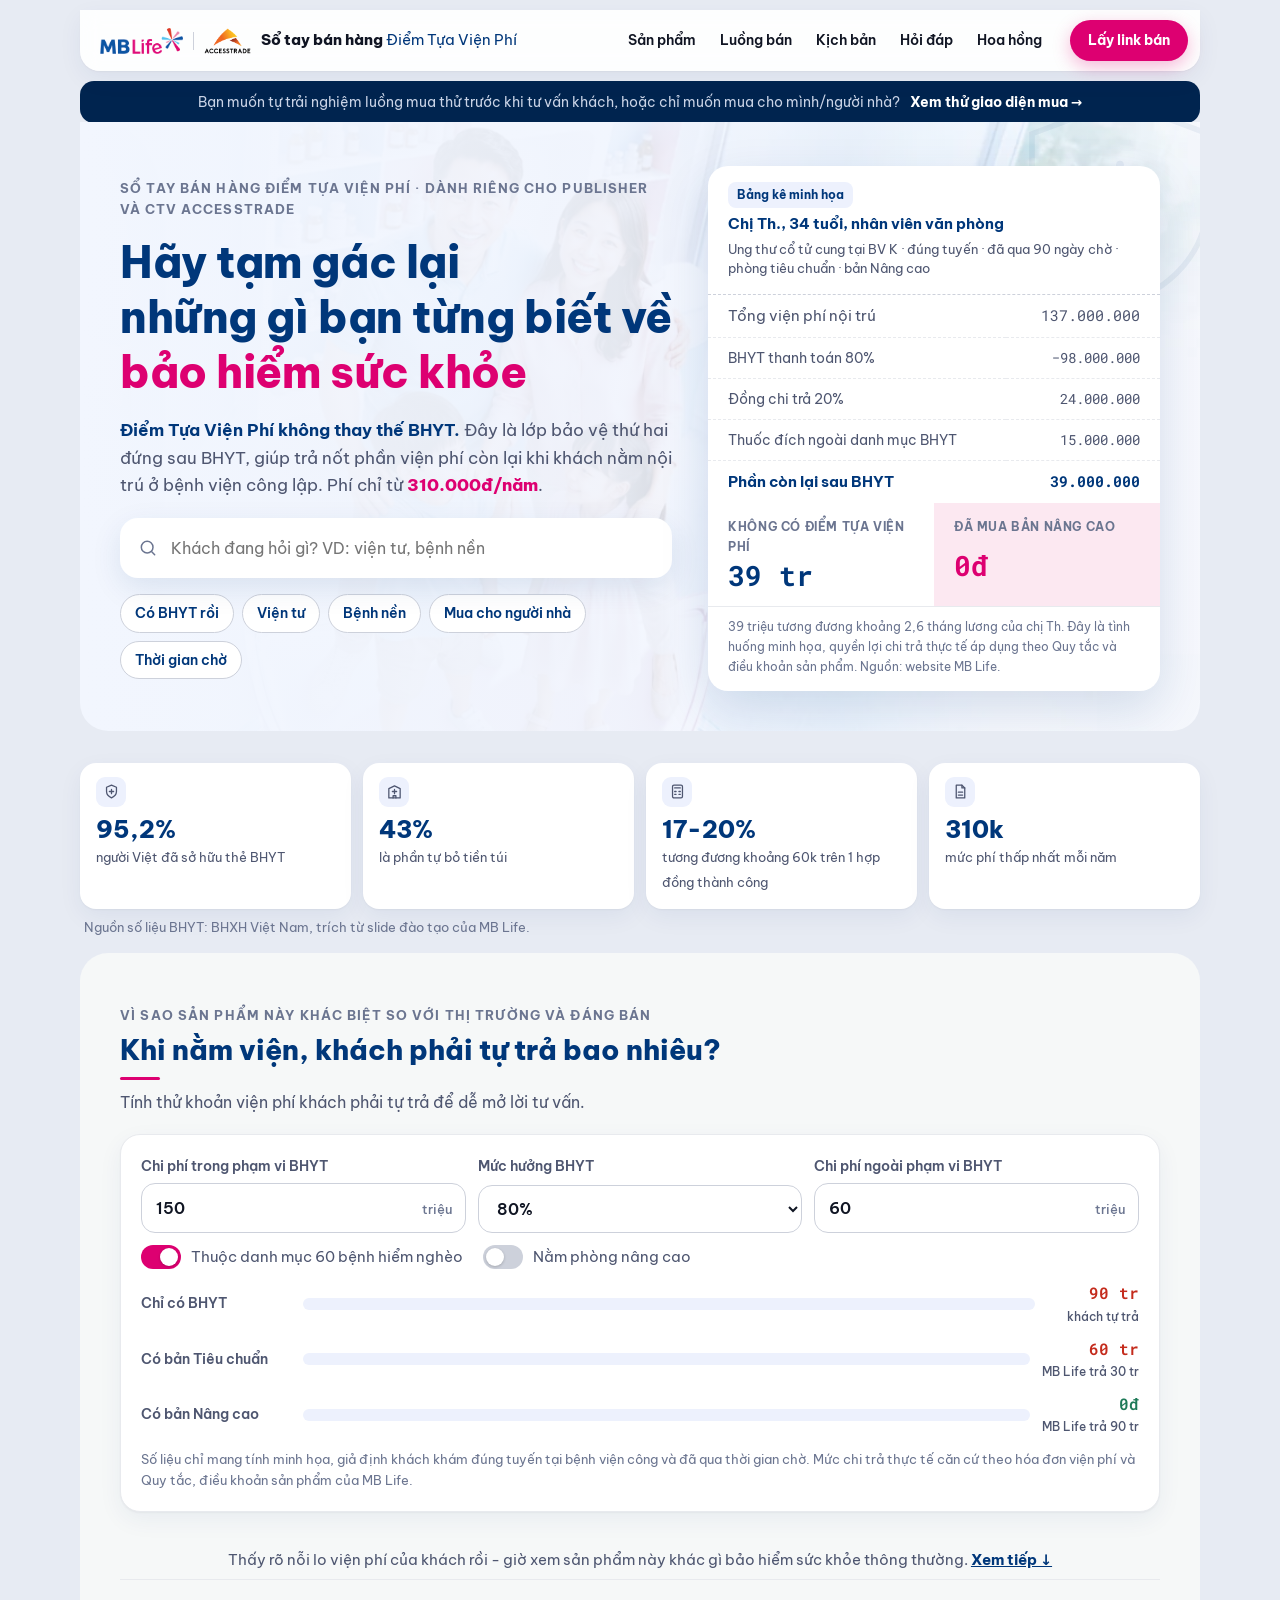
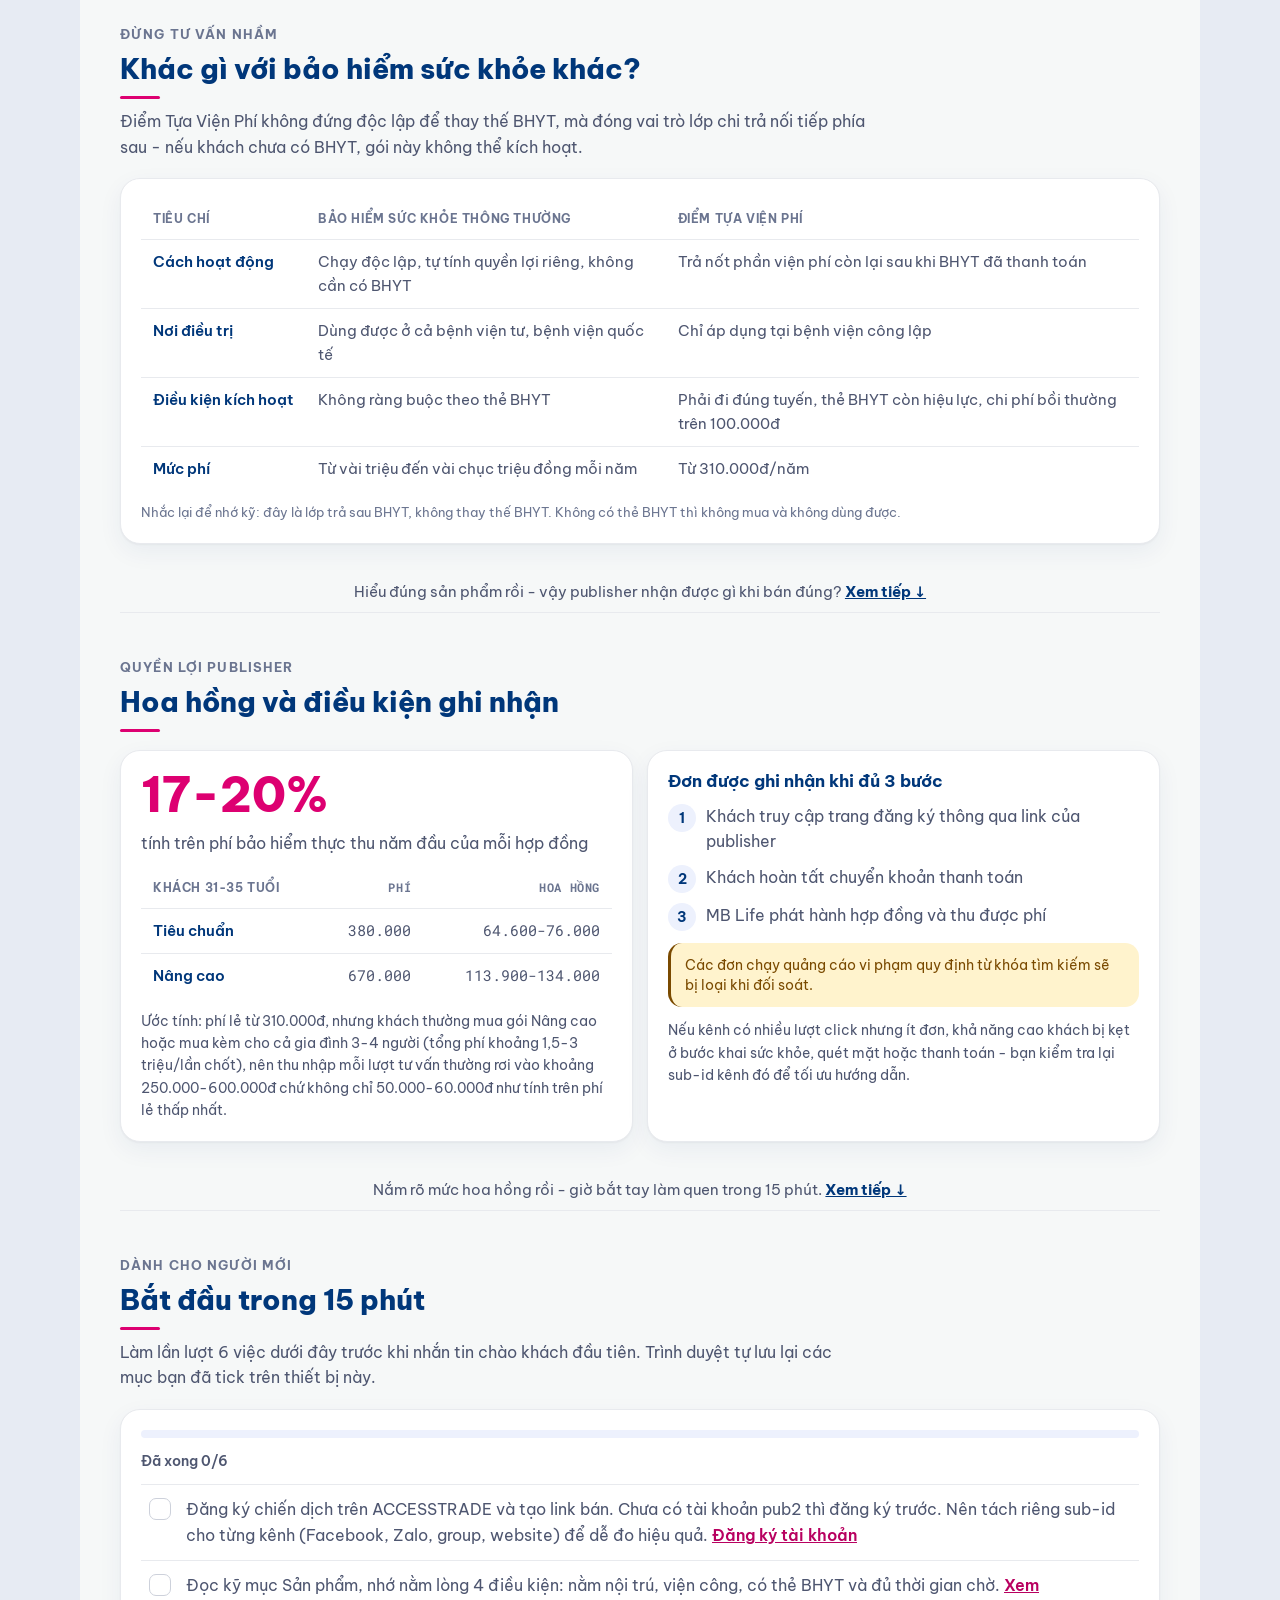
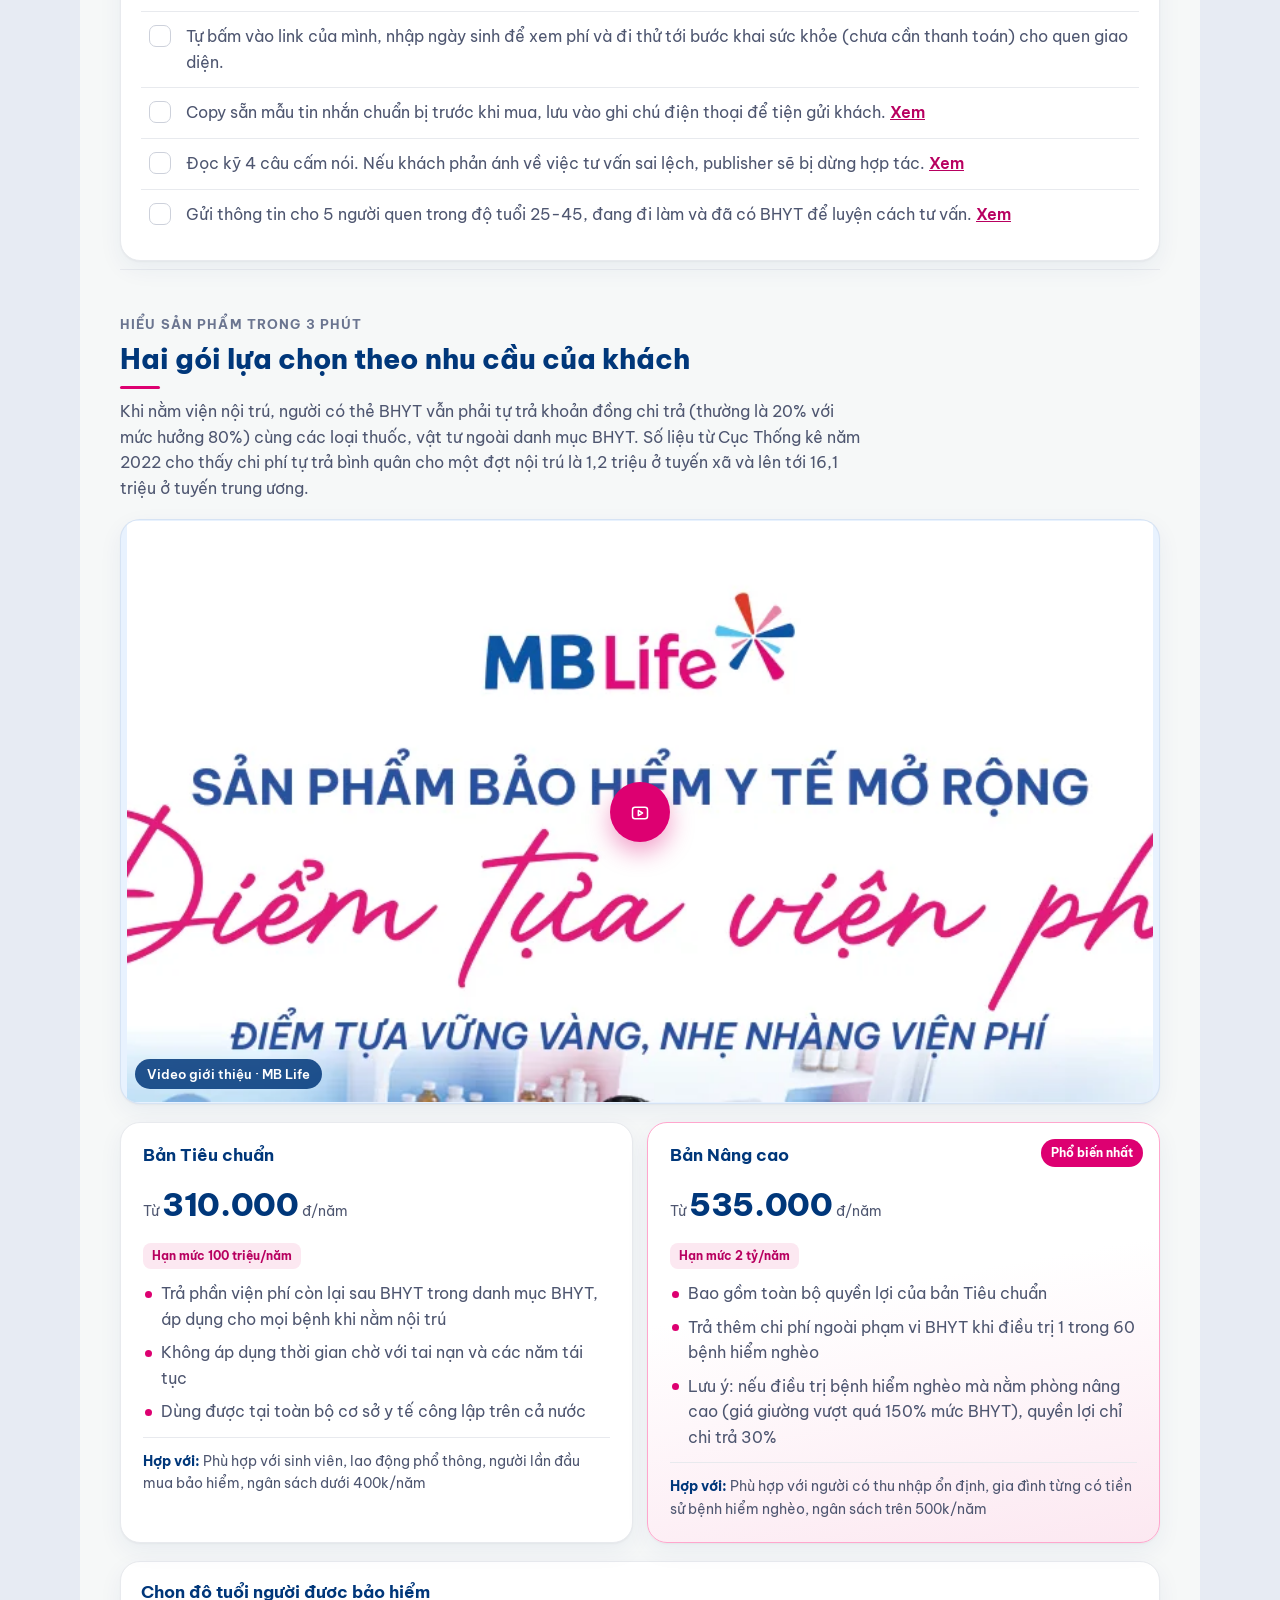
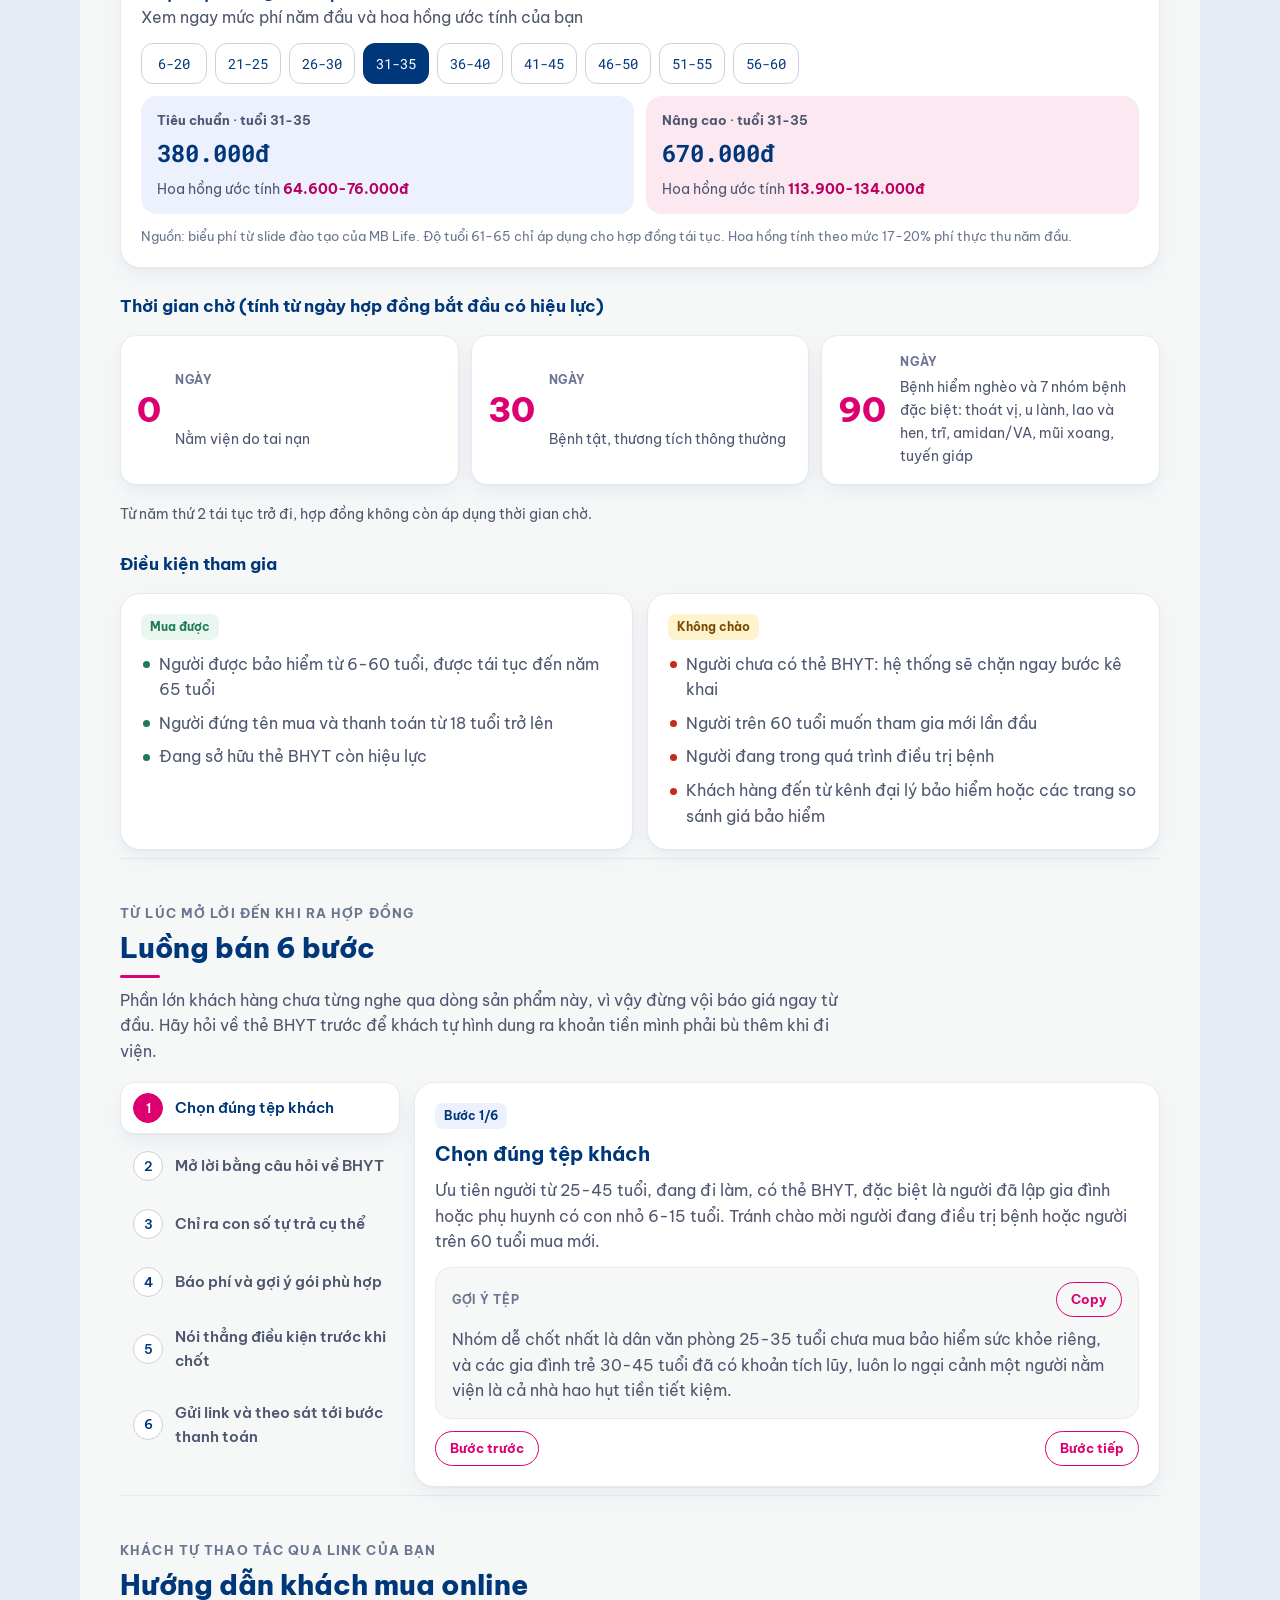
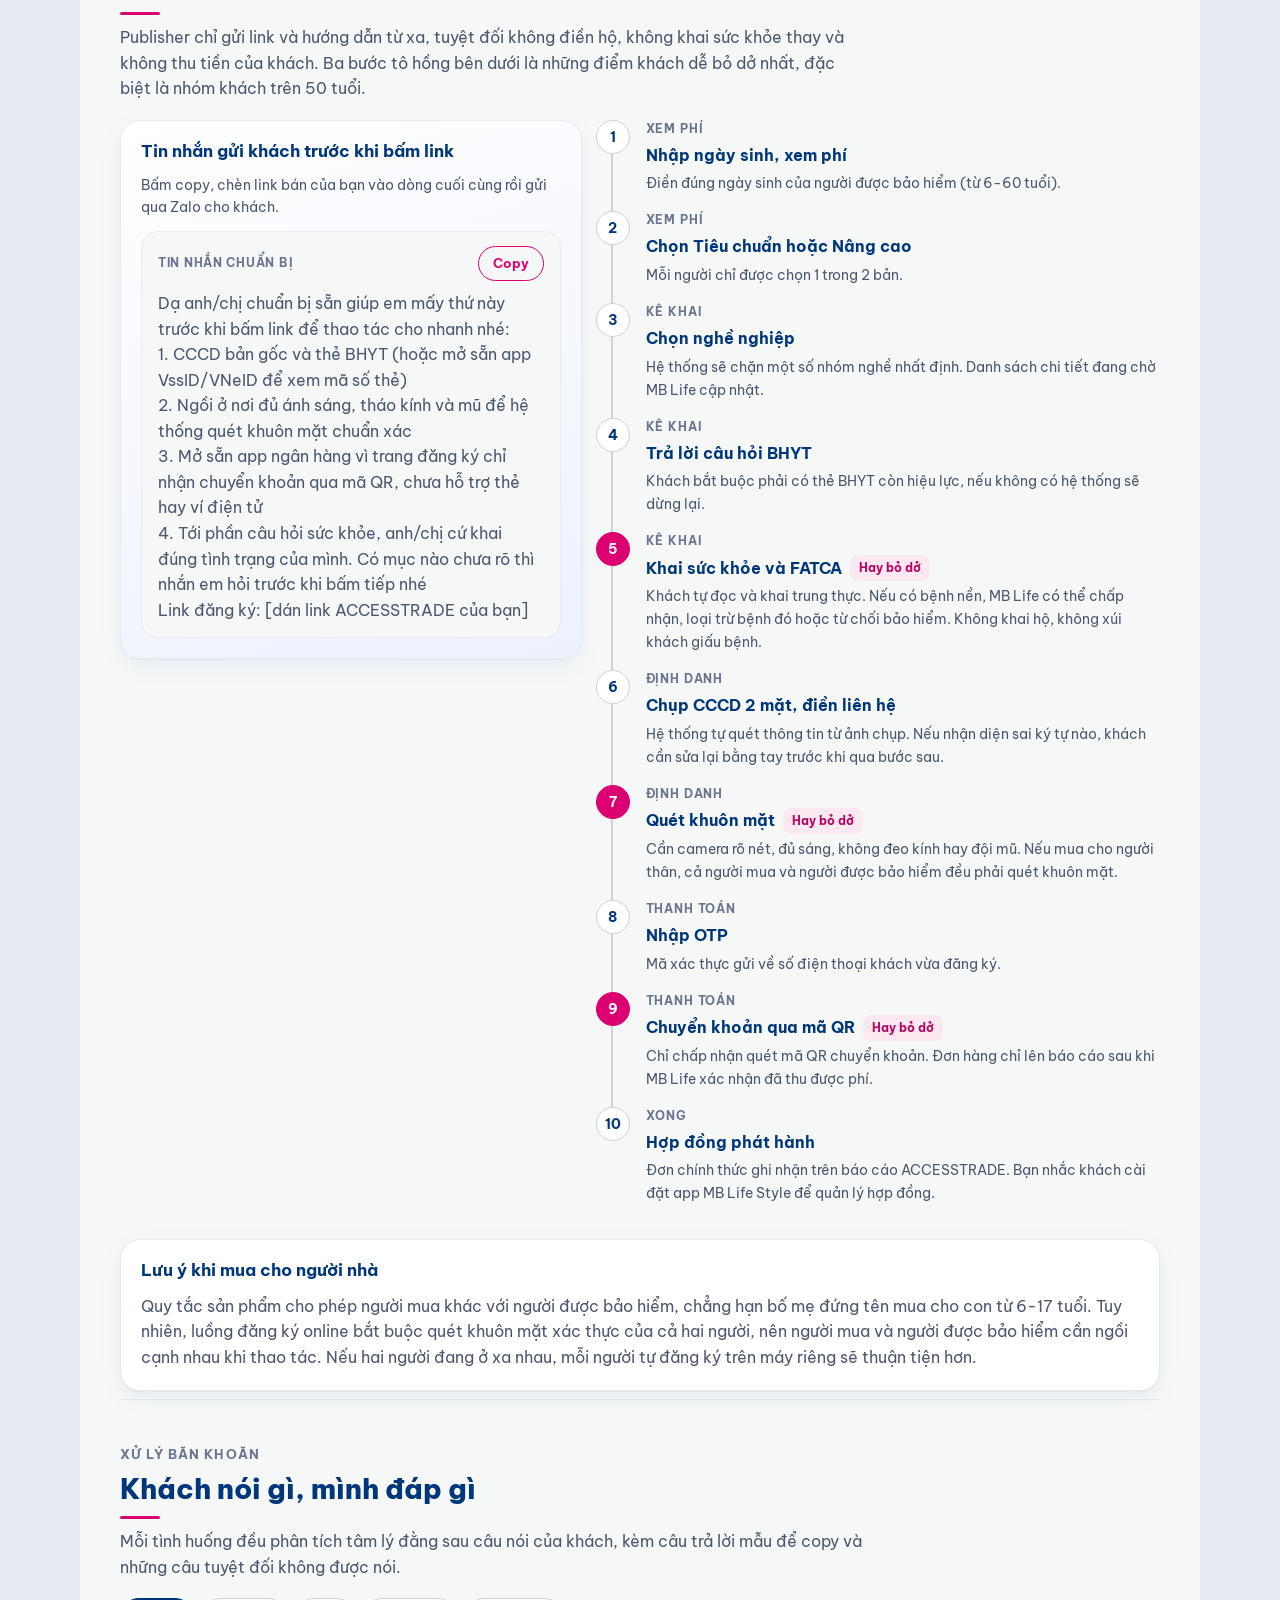
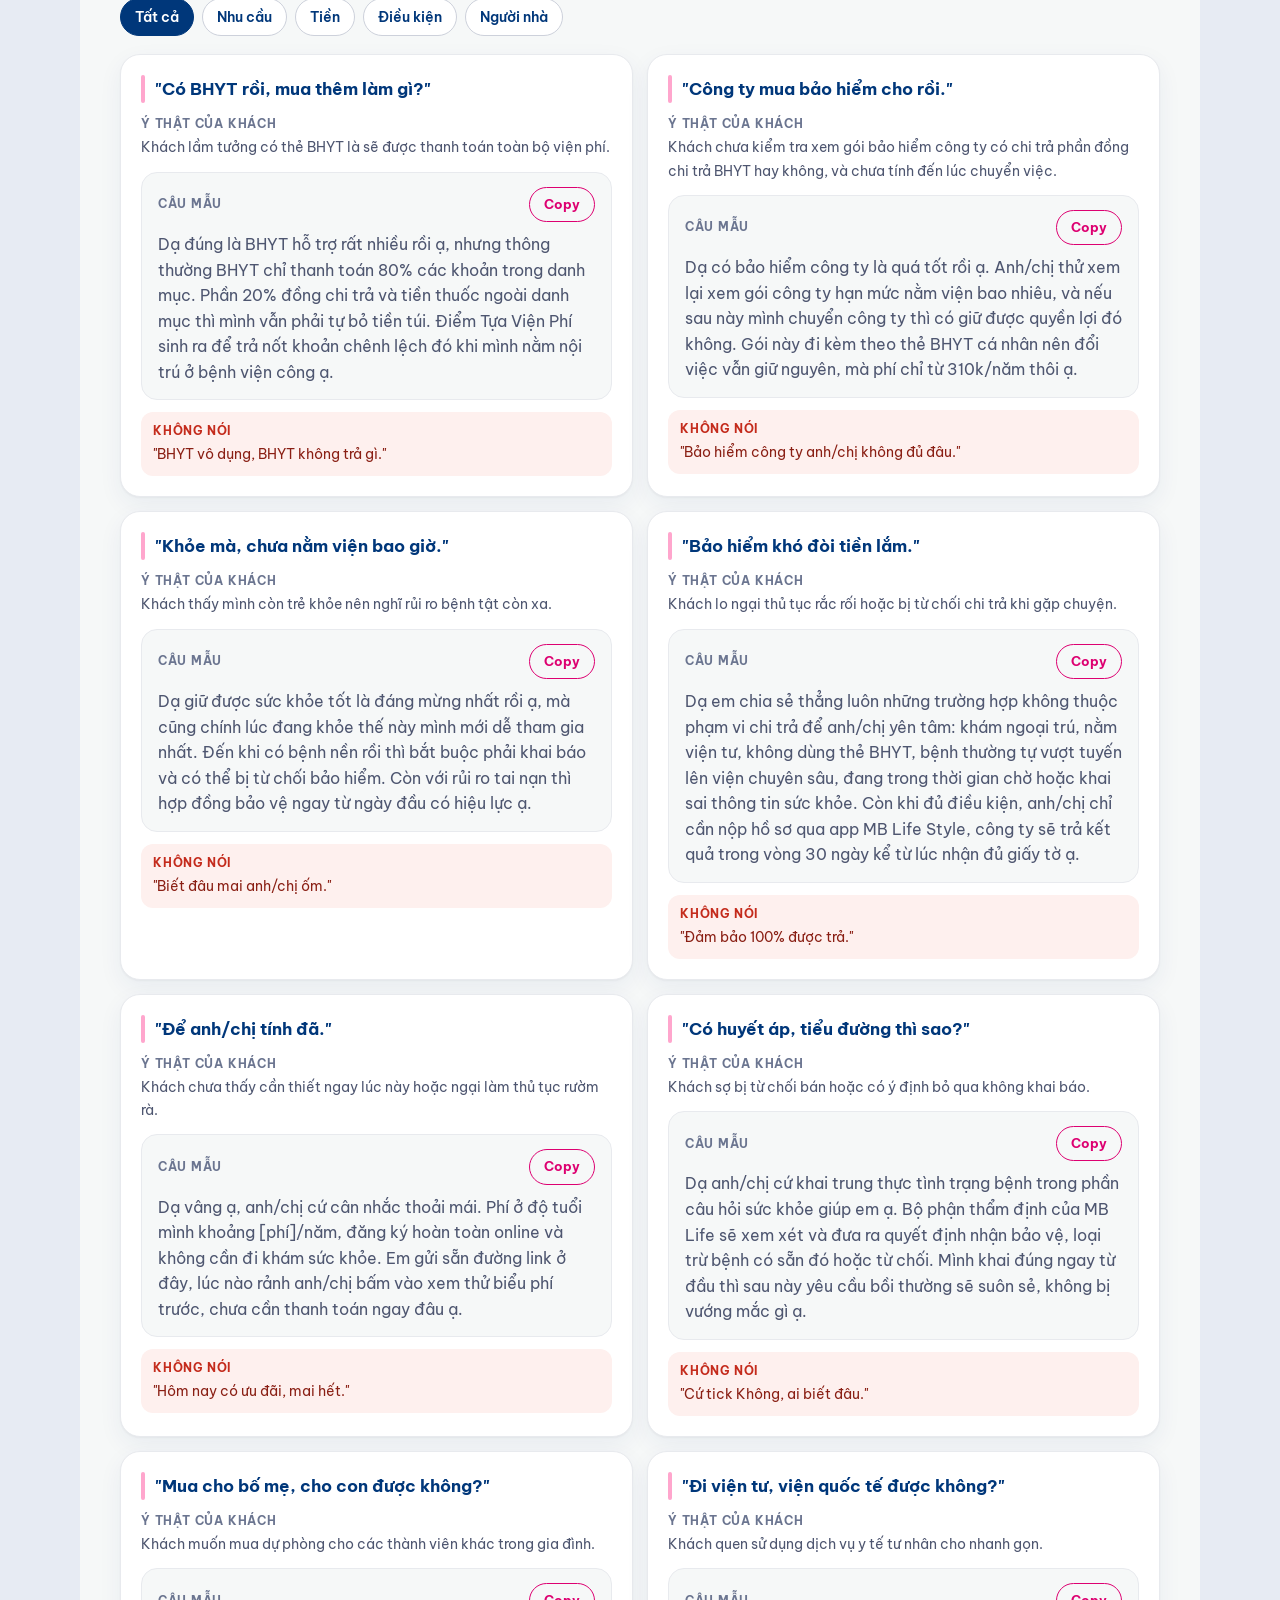
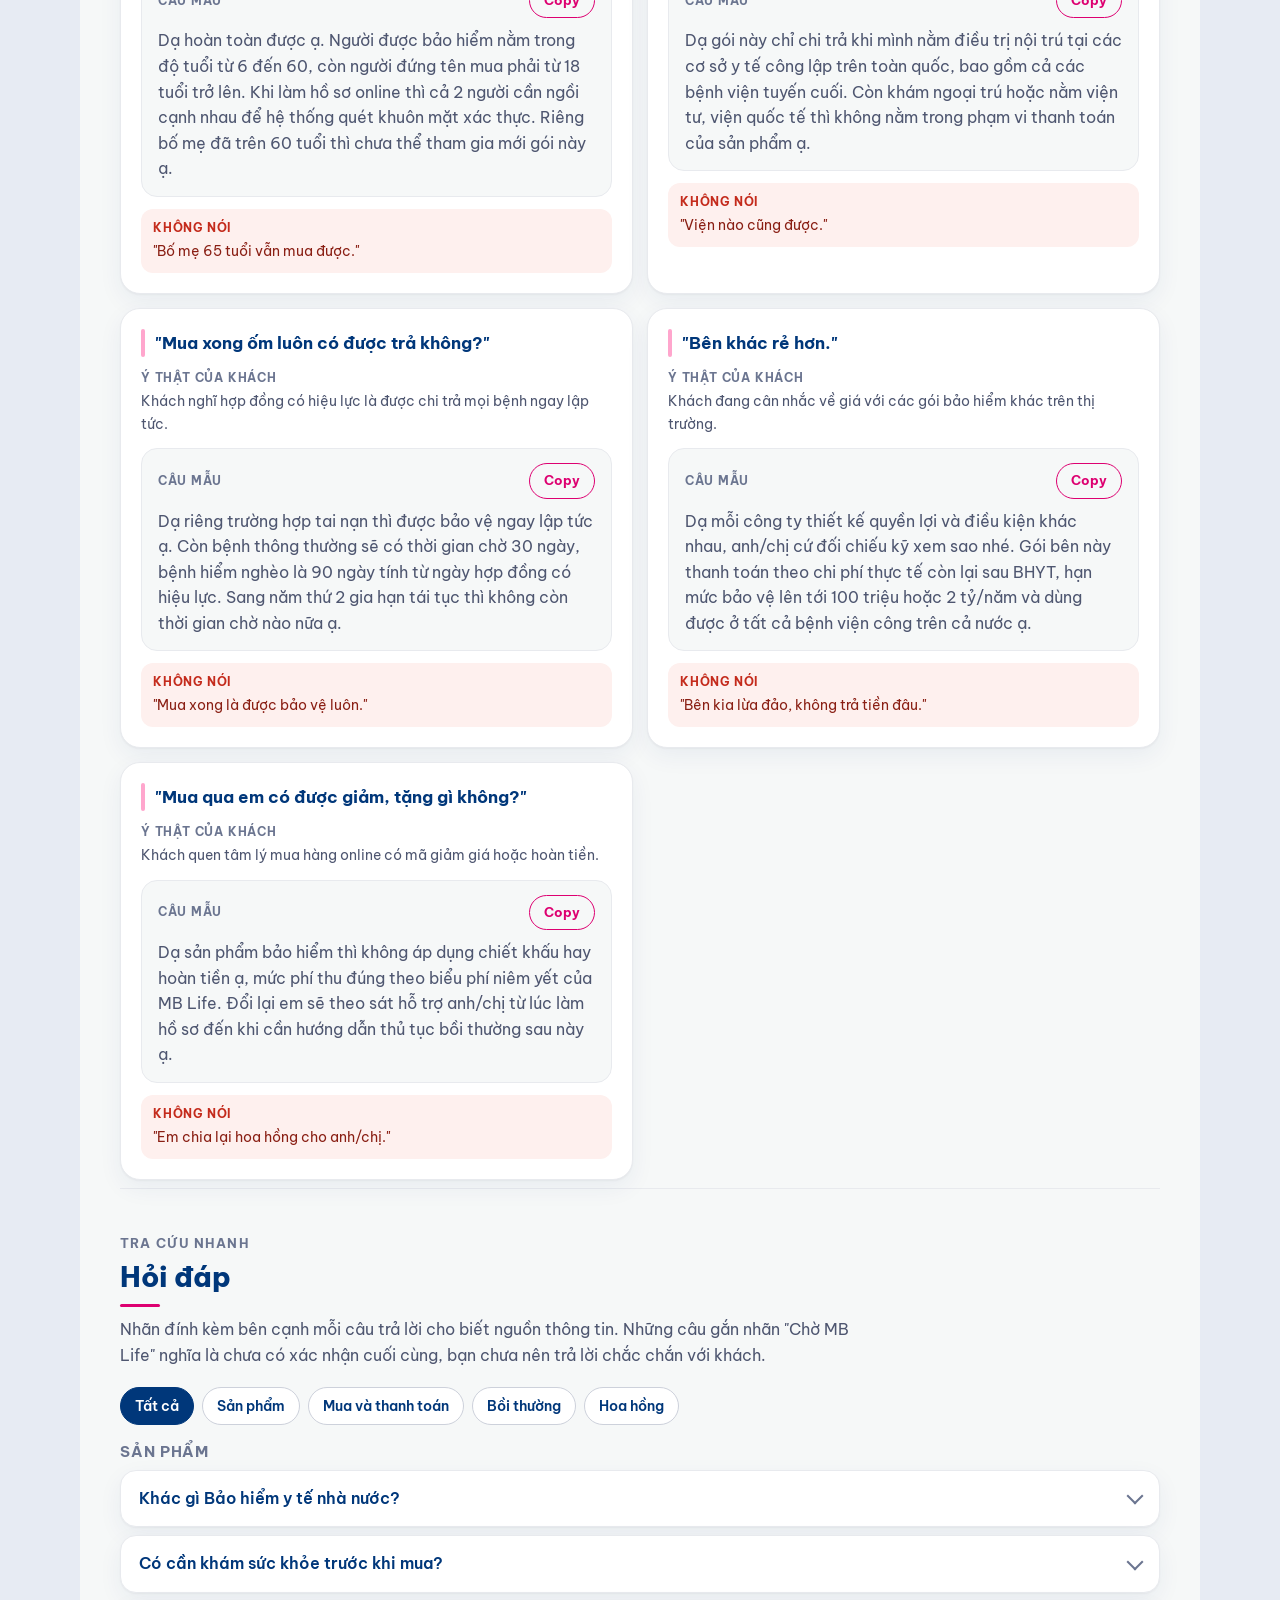
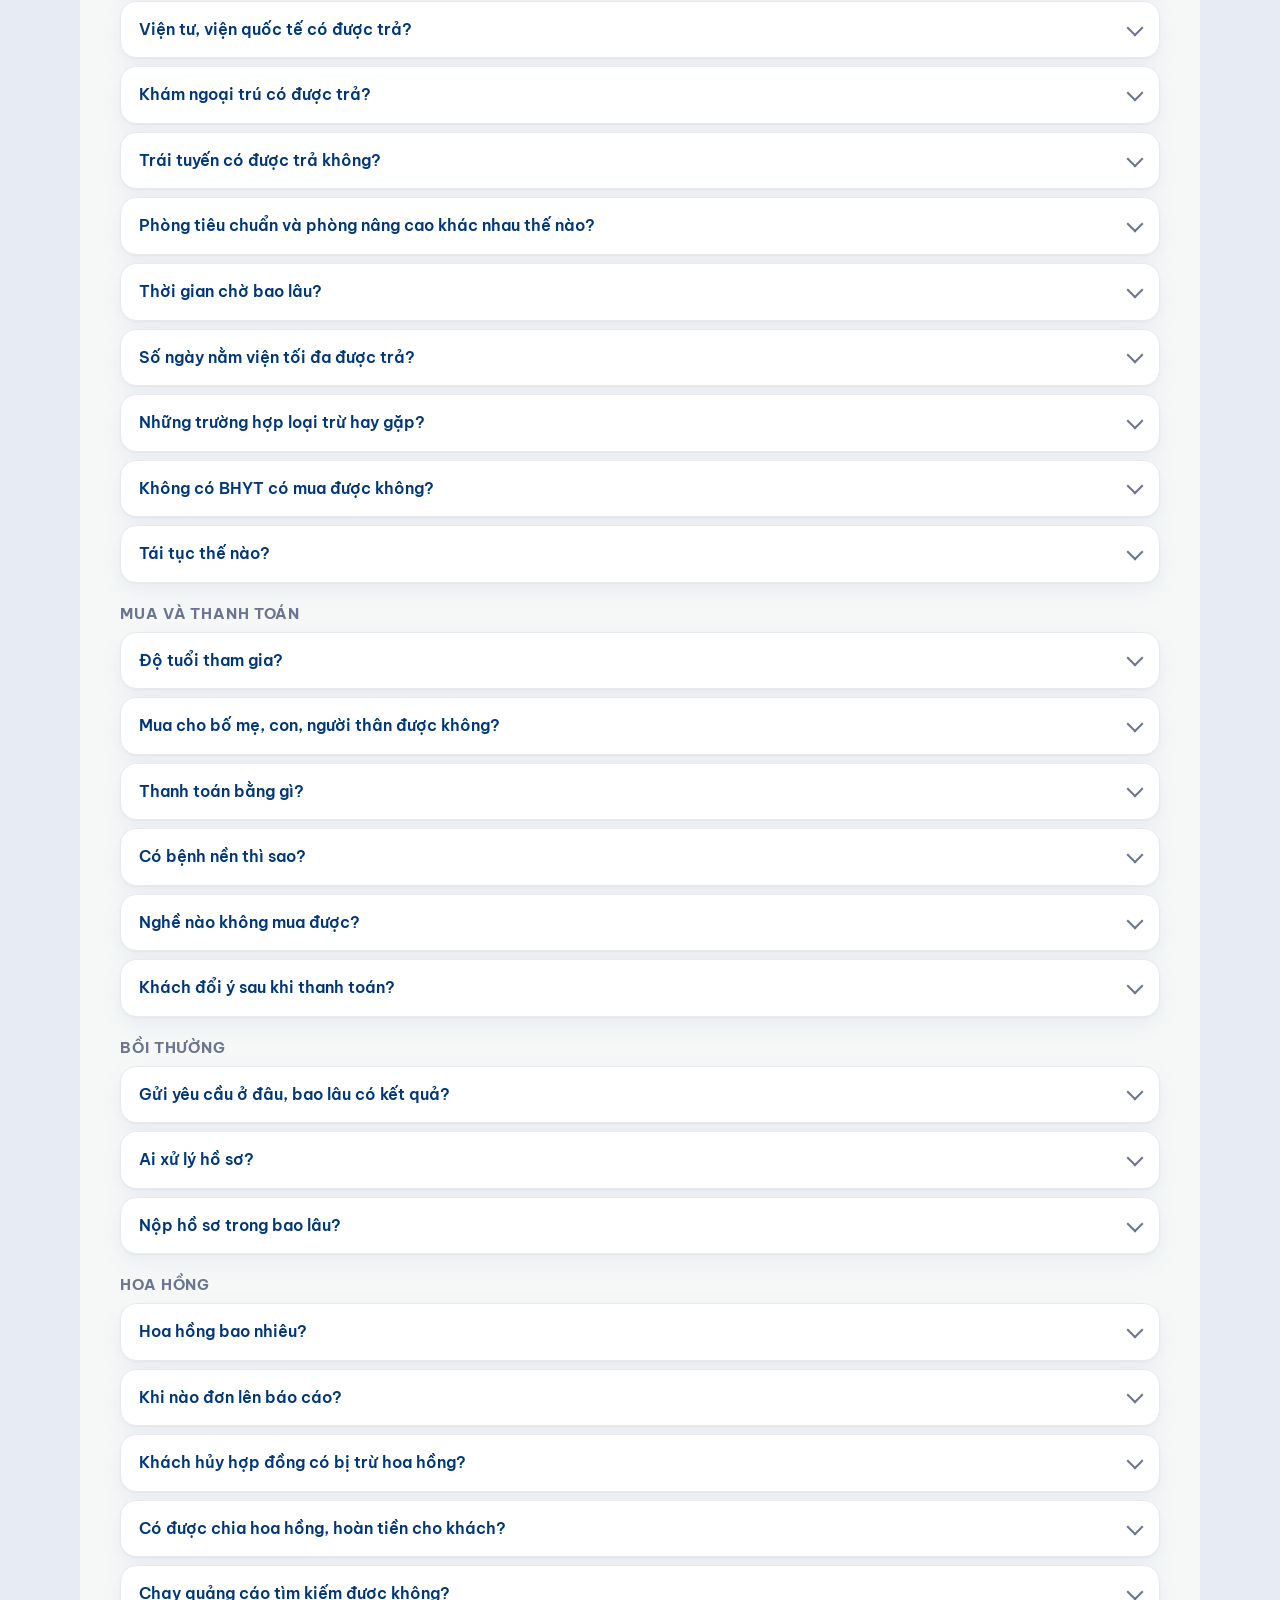
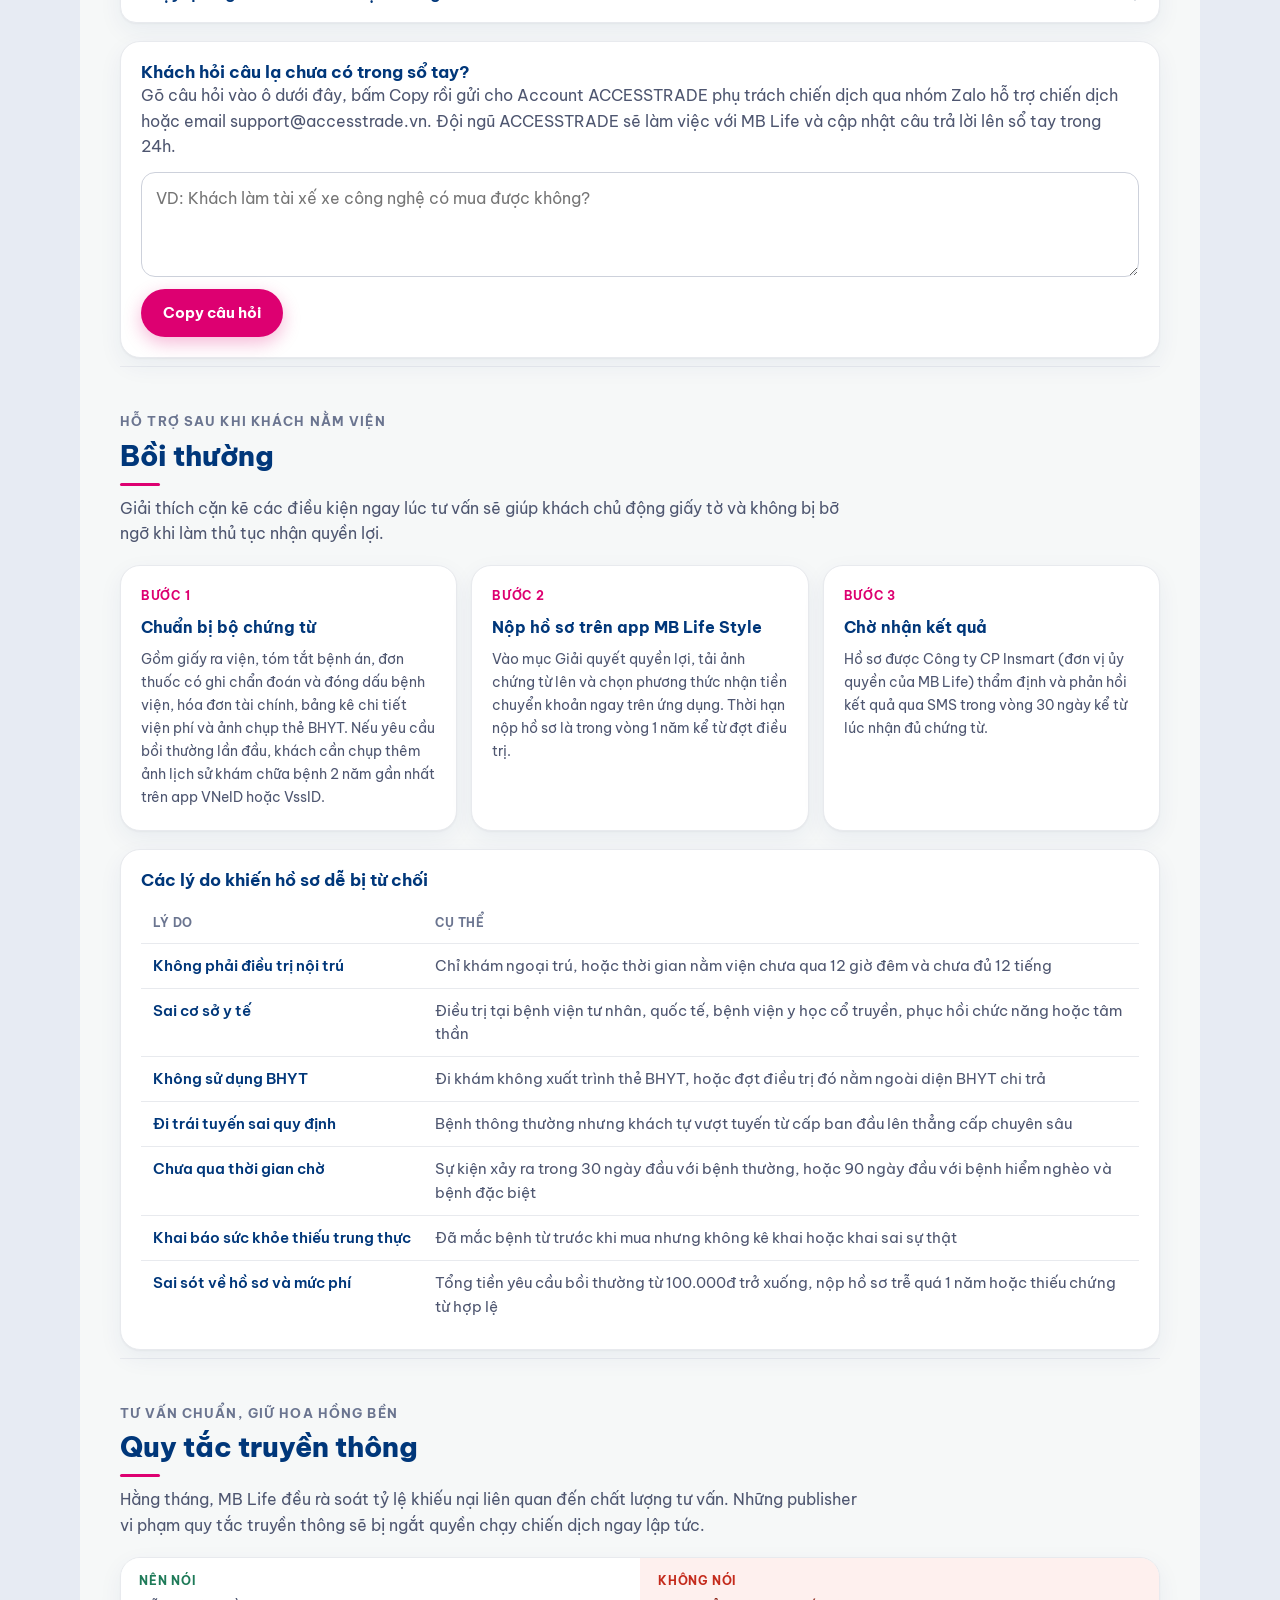
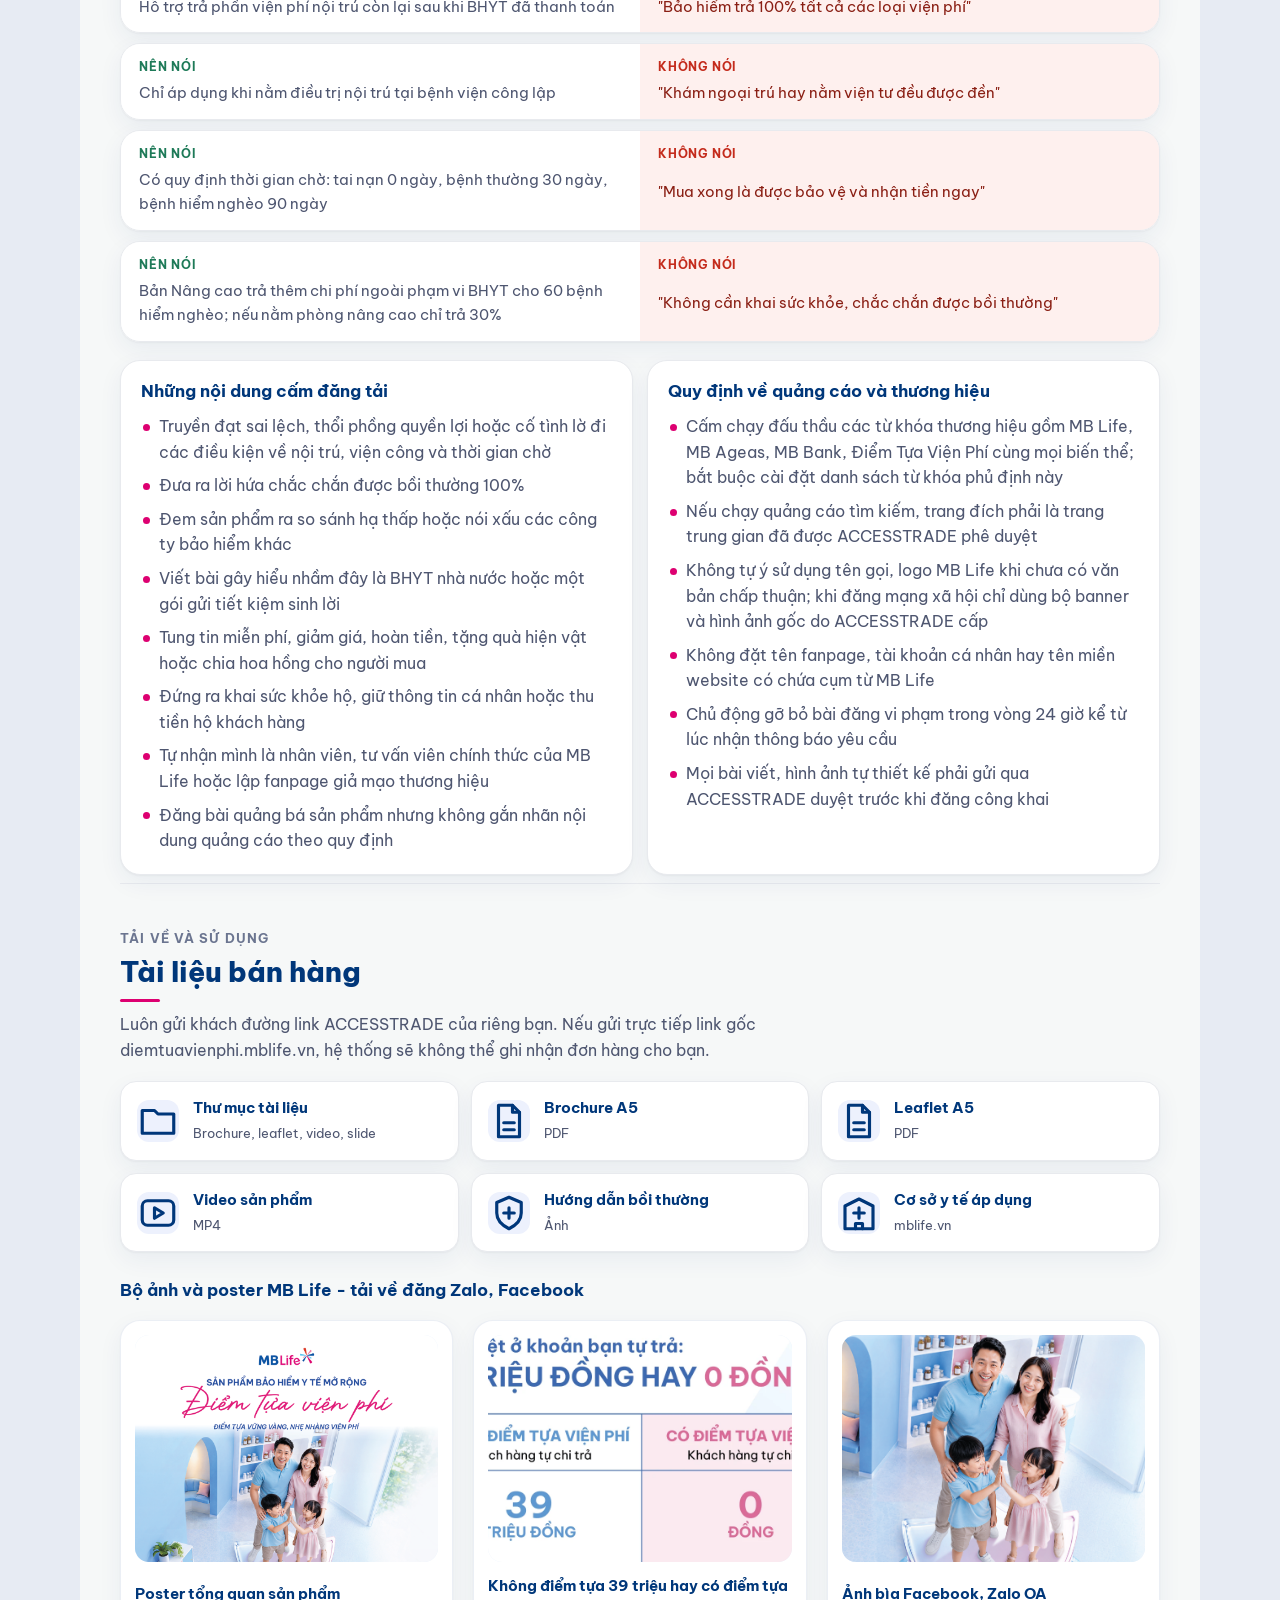
==== commit 74e68c02: "Fix 5 lỗi nhỏ từ review vòng 2 và hoàn thiện thẻ meta - Viết hoa chuẩn ACCESSTRADE ở footer - Gắn cứ" ====
--- a/index.html
+++ b/index.html
@@ -5,6 +5,22 @@
 <meta name="viewport" content="width=device-width, initial-scale=1, viewport-fit=cover">
 <title>Sổ tay bán hàng Điểm Tựa Viện Phí</title>
 <meta name="description" content="Cẩm nang dành cho publisher và CTV ACCESSTRADE bán bảo hiểm Điểm Tựa Viện Phí: từ cách chào khách, hướng dẫn mua online, xử lý từ chối đến quy tắc truyền thông và tài liệu bán hàng.">
+<meta name="robots" content="noindex, nofollow">
+<link rel="canonical" href="https://camnangdiemtuavienphi.accesstrade.work/">
+<link rel="icon" type="image/svg+xml" href="assets/img/favicon.svg">
+<link rel="alternate icon" href="assets/img/logo-mblife.png">
+<link rel="apple-touch-icon" href="assets/img/logo-mblife.png">
+<meta name="theme-color" content="#00377A">
+<meta property="og:type" content="website">
+<meta property="og:site_name" content="Sổ tay bán hàng Điểm Tựa Viện Phí">
+<meta property="og:title" content="Sổ tay bán hàng Điểm Tựa Viện Phí">
+<meta property="og:description" content="Cẩm nang dành cho publisher và CTV ACCESSTRADE bán bảo hiểm Điểm Tựa Viện Phí: từ cách chào khách, hướng dẫn mua online, xử lý từ chối đến quy tắc truyền thông và tài liệu bán hàng.">
+<meta property="og:image" content="https://camnangdiemtuavienphi.accesstrade.work/assets/img/kit-cover-fb.png">
+<meta property="og:url" content="https://camnangdiemtuavienphi.accesstrade.work/">
+<meta name="twitter:card" content="summary_large_image">
+<meta name="twitter:title" content="Sổ tay bán hàng Điểm Tựa Viện Phí">
+<meta name="twitter:description" content="Cẩm nang dành cho publisher và CTV ACCESSTRADE bán bảo hiểm Điểm Tựa Viện Phí.">
+<meta name="twitter:image" content="https://camnangdiemtuavienphi.accesstrade.work/assets/img/kit-cover-fb.png">
 <link rel="preconnect" href="https://fonts.googleapis.com">
 <link rel="preconnect" href="https://fonts.gstatic.com" crossorigin>
 <link rel="stylesheet" href="https://fonts.googleapis.com/css2?family=Be+Vietnam+Pro:wght@400;500;600;700;800&family=Roboto+Mono:wght@500;600&display=swap">
@@ -30,14 +46,14 @@
       <a href="#hoi-dap">Hỏi đáp</a>
       <a href="#hoa-hong">Hoa hồng</a>
     </nav>
-    <a class="btn btn--pink btn--sm" id="cta-campaign" href="#" target="_blank" rel="noopener">Lấy link bán</a>
+    <a class="btn btn--pink btn--sm" id="cta-campaign" href="https://pub2.accesstrade.vn/campaign-v2/B%E1%BA%A3o%20hi%E1%BB%83m%20MB%20Life%20-%20CPS%20Website--7041410167338139054" target="_blank" rel="noopener">Lấy link bán</a>
   </div>
 </header>
 
 <div class="customer-notice">
   <div class="customer-notice__in">
     <span>Bạn muốn tự trải nghiệm luồng mua thử trước khi tư vấn khách, hoặc chỉ muốn mua cho mình/người nhà?</span>
-    <a id="customer-buy-link" href="#" target="_blank" rel="noopener">Xem thử giao diện mua →</a>
+    <a id="customer-buy-link" href="https://diemtuavienphi.mblife.vn/?utm_source=accesstrade&amp;aff_sid=H40JKAgyQbI6Zpn6OeeYlKCBXlcIYLc4IirgH21794554316&amp;atnct1=4ecb679fd35dcfd0f0894c399590be1a&amp;atnct2=H40JKAgyQbI6Zpn6OeeYlKCBXlcIYLc4IirgH21794554316&amp;atnct3=GU6Go000f1q0048xk" target="_blank" rel="noopener">Xem thử giao diện mua →</a>
   </div>
 </div>
 
@@ -231,7 +247,7 @@
     <div class="card ask">
       <div>
         <h3>Khách hỏi câu lạ chưa có trong sổ tay?</h3>
-        <p class="muted" id="ask-hint"></p>
+        <p class="muted" id="ask-hint">Gõ câu hỏi vào ô dưới đây, bấm Copy rồi gửi cho Account ACCESSTRADE phụ trách chiến dịch qua nhóm Zalo hỗ trợ chiến dịch hoặc email support@accesstrade.vn. Đội ngũ ACCESSTRADE sẽ làm việc với MB Life và cập nhật câu trả lời lên sổ tay trong 24h.</p>
       </div>
       <label for="newq" class="sr">Câu hỏi của khách</label>
       <textarea id="newq" rows="3" placeholder="VD: Khách làm tài xế xe công nghệ có mua được không?"></textarea>
@@ -283,7 +299,7 @@
 <footer class="foot">
   <div class="foot__in">
     <p>Nội dung được tổng hợp từ webinar ngày 11/11/2026, bộ slide đào tạo và website sản phẩm của MB Life, phụ lục hợp tác MB Life x ACCESSTRADE cùng các thông tin xác nhận trong nhóm dự án.</p>
-    <p>Mọi quyền lợi, điều kiện và phạm vi chi trả đều căn cứ theo Quy tắc, điều khoản sản phẩm chính thức do MB Life ban hành. Tổng đài CSKH MB Life: <span id="hotline"></span></p>
+    <p>Mọi quyền lợi, điều kiện và phạm vi chi trả đều căn cứ theo Quy tắc, điều khoản sản phẩm chính thức do MB Life ban hành. Tổng đài CSKH MB Life: <span id="hotline">(024) 222 9 8888</span></p>
 
     <div class="foot__grid">
       <div>
@@ -292,7 +308,7 @@
       </div>
       <div>
         <h3 class="foot__h">Hỗ trợ publisher</h3>
-        <p>Hotline AccessTrade: <a href="tel:0981113588">098 111 3588</a> (9:00 - 18:00)<br><a href="mailto:support@accesstrade.vn">support@accesstrade.vn</a></p>
+        <p>Hotline ACCESSTRADE: <a href="tel:0981113588">098 111 3588</a> (9:00 - 18:00)<br><a href="mailto:support@accesstrade.vn">support@accesstrade.vn</a></p>
       </div>
       <div>
         <h3 class="foot__h">Chính sách</h3>
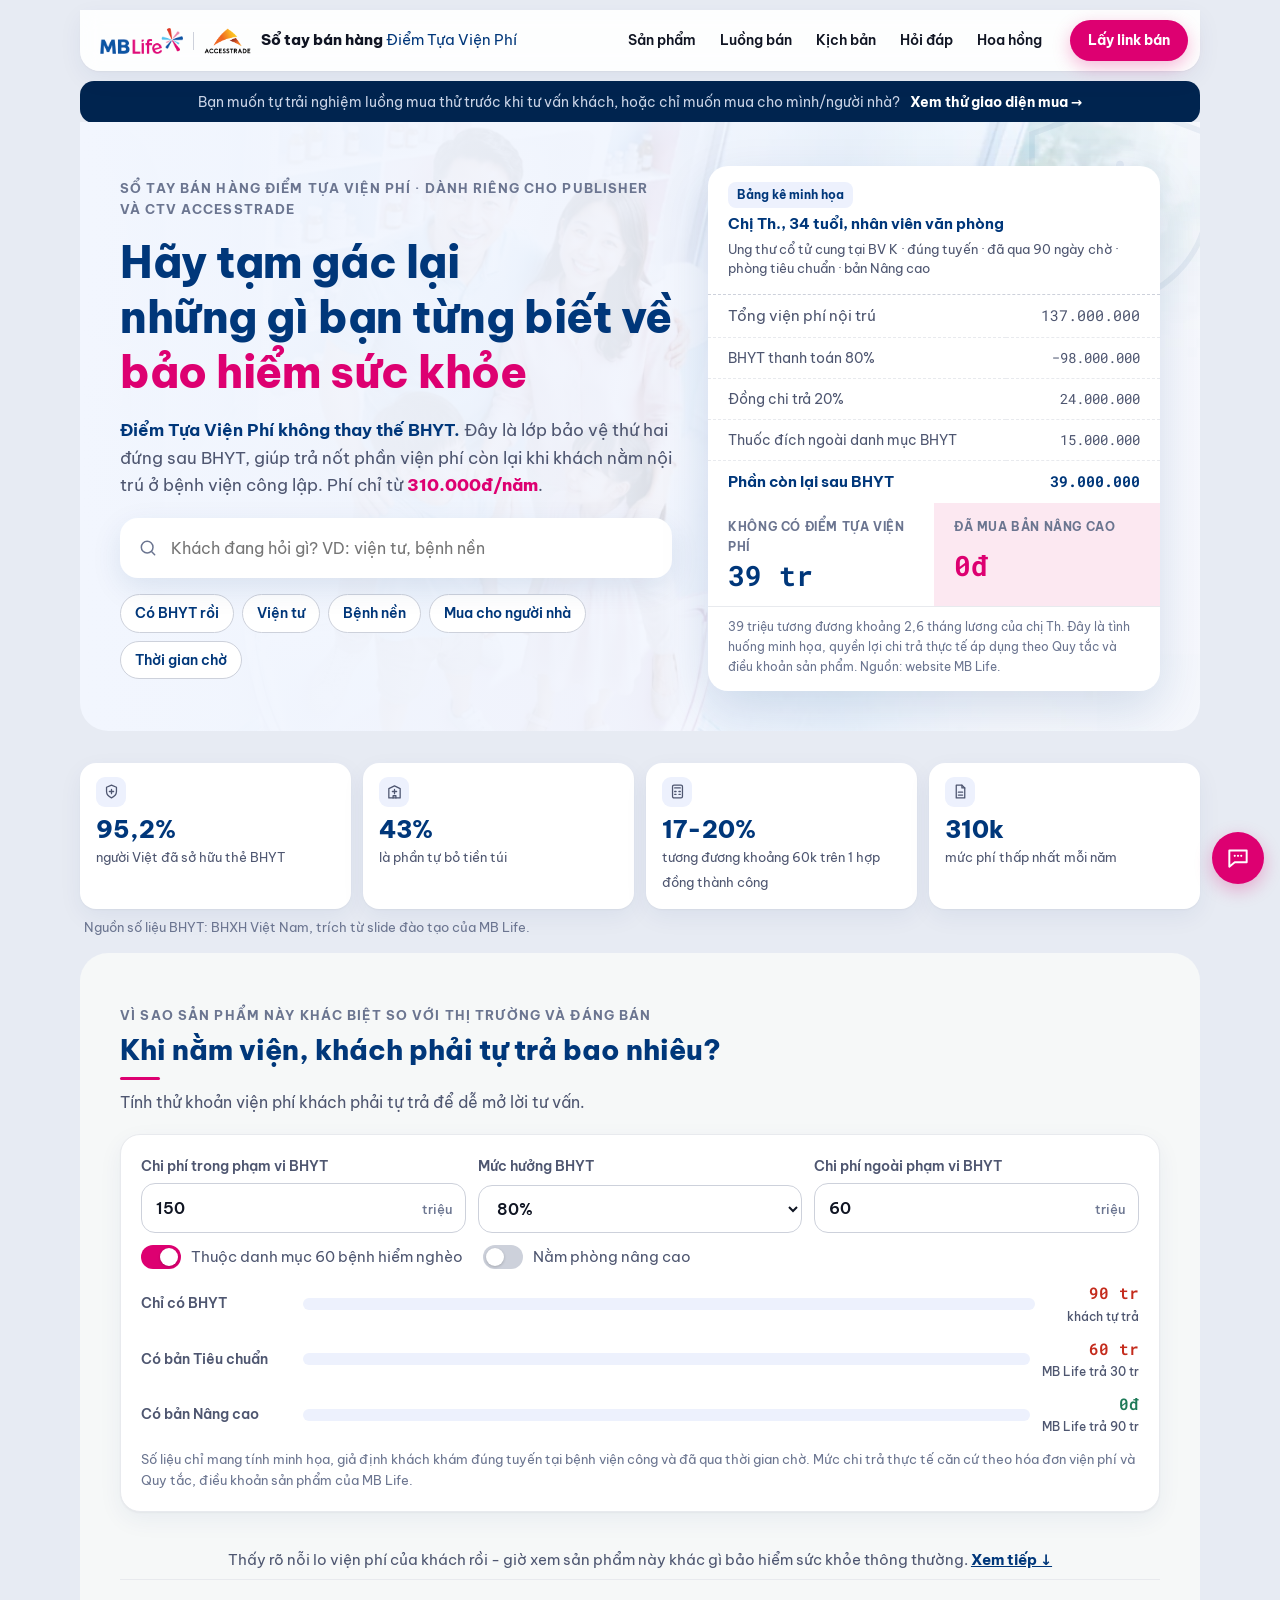
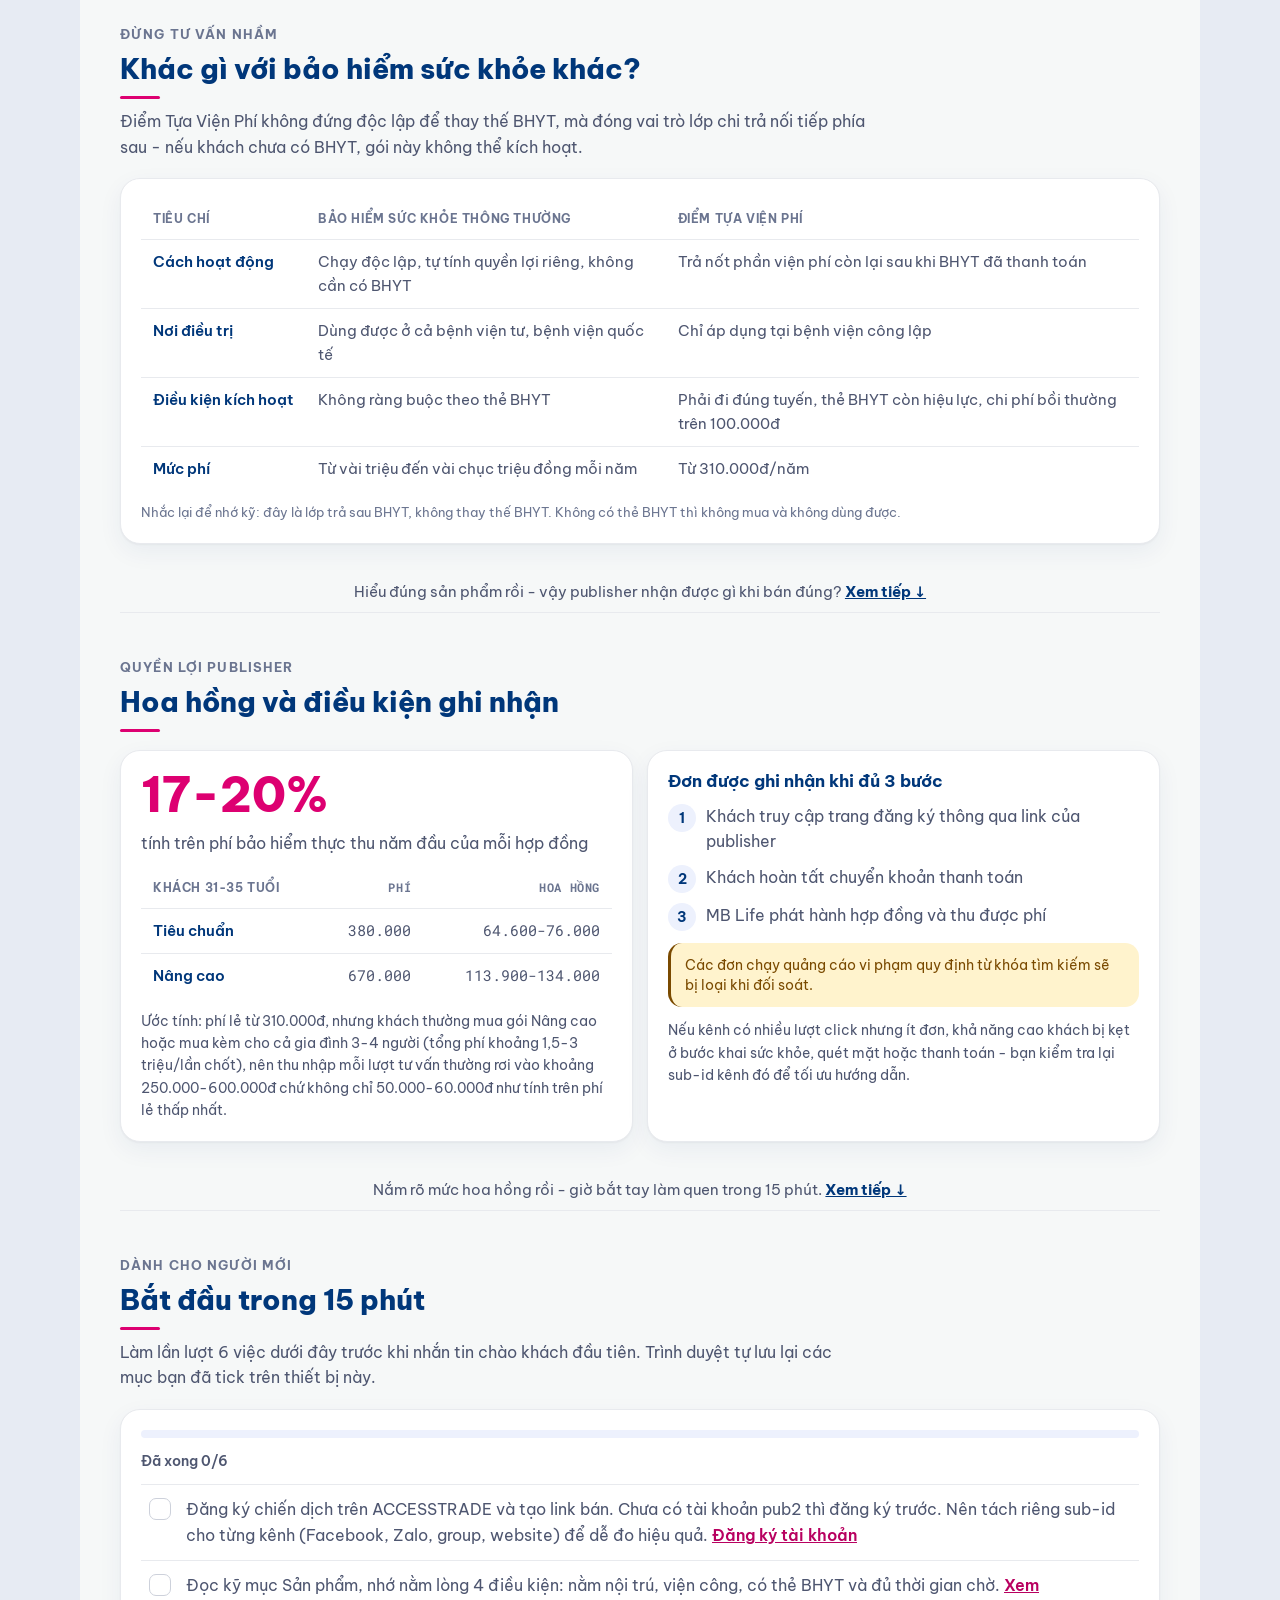
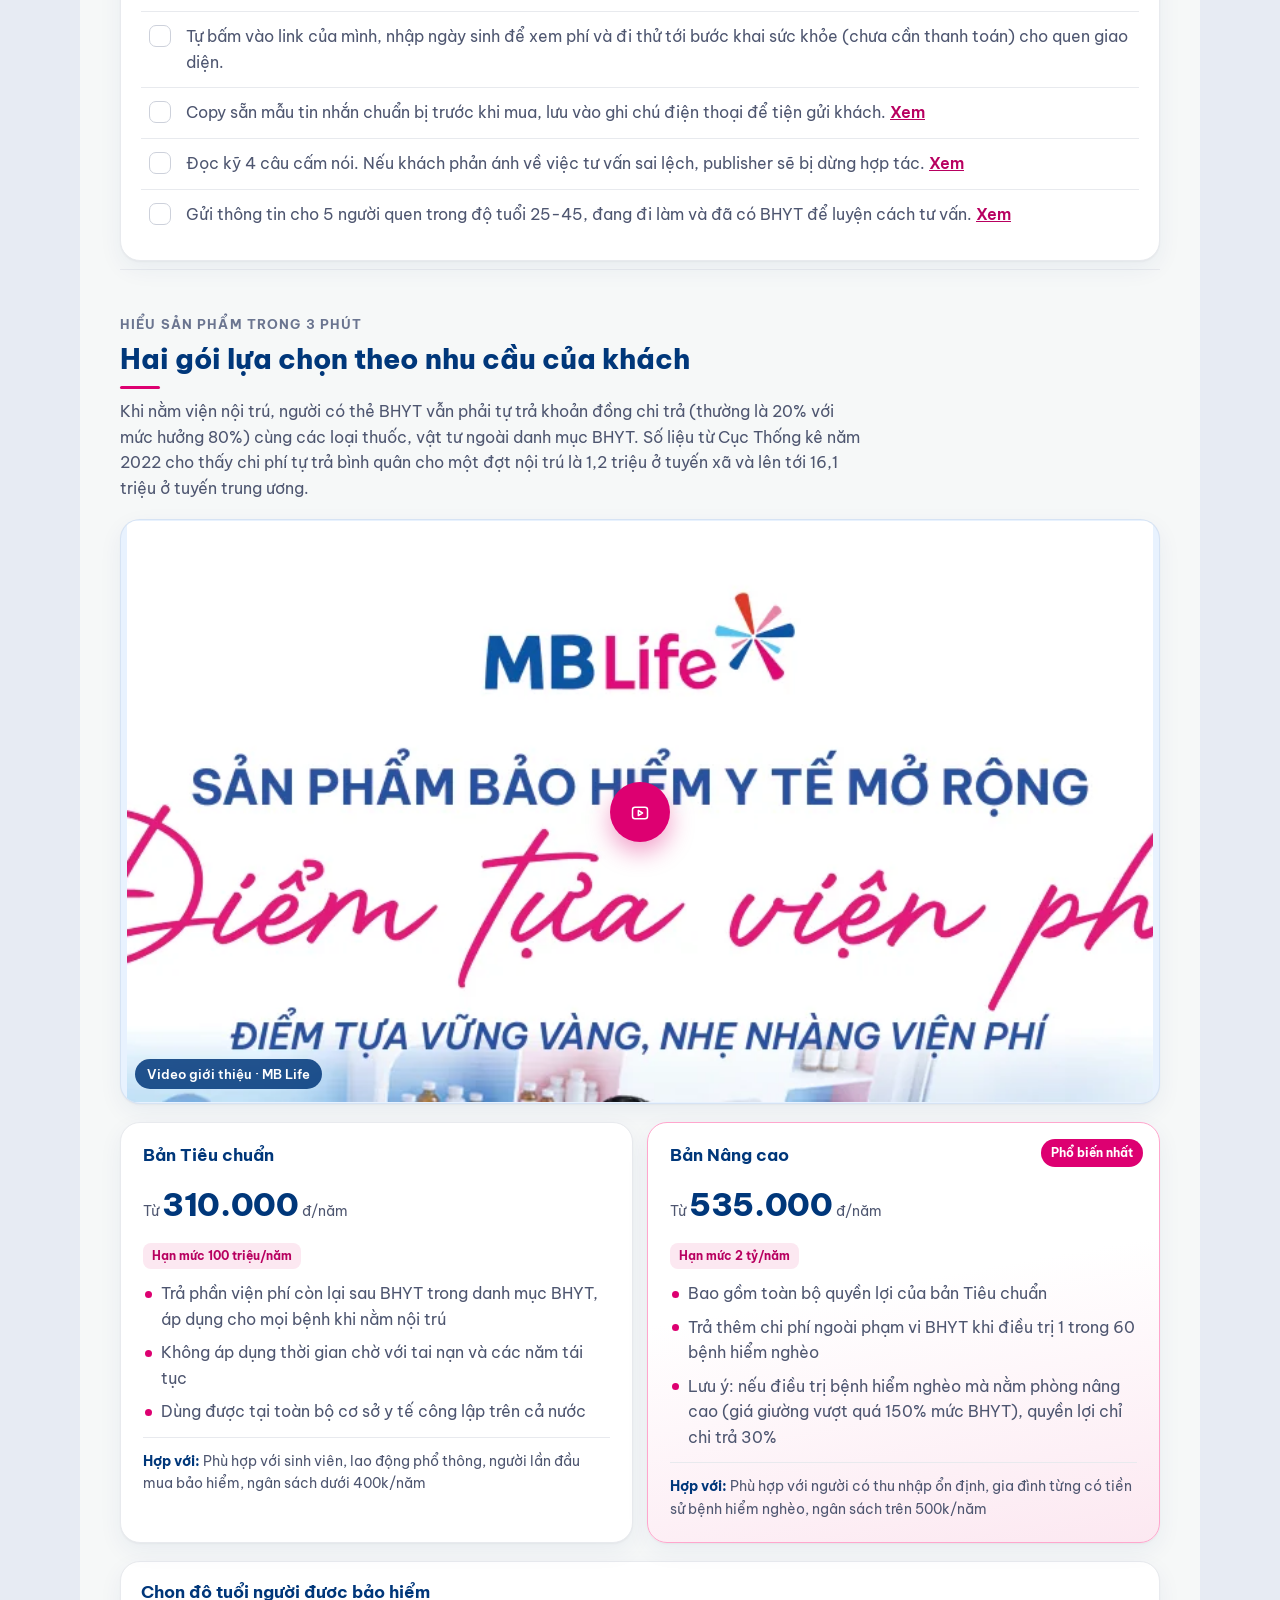
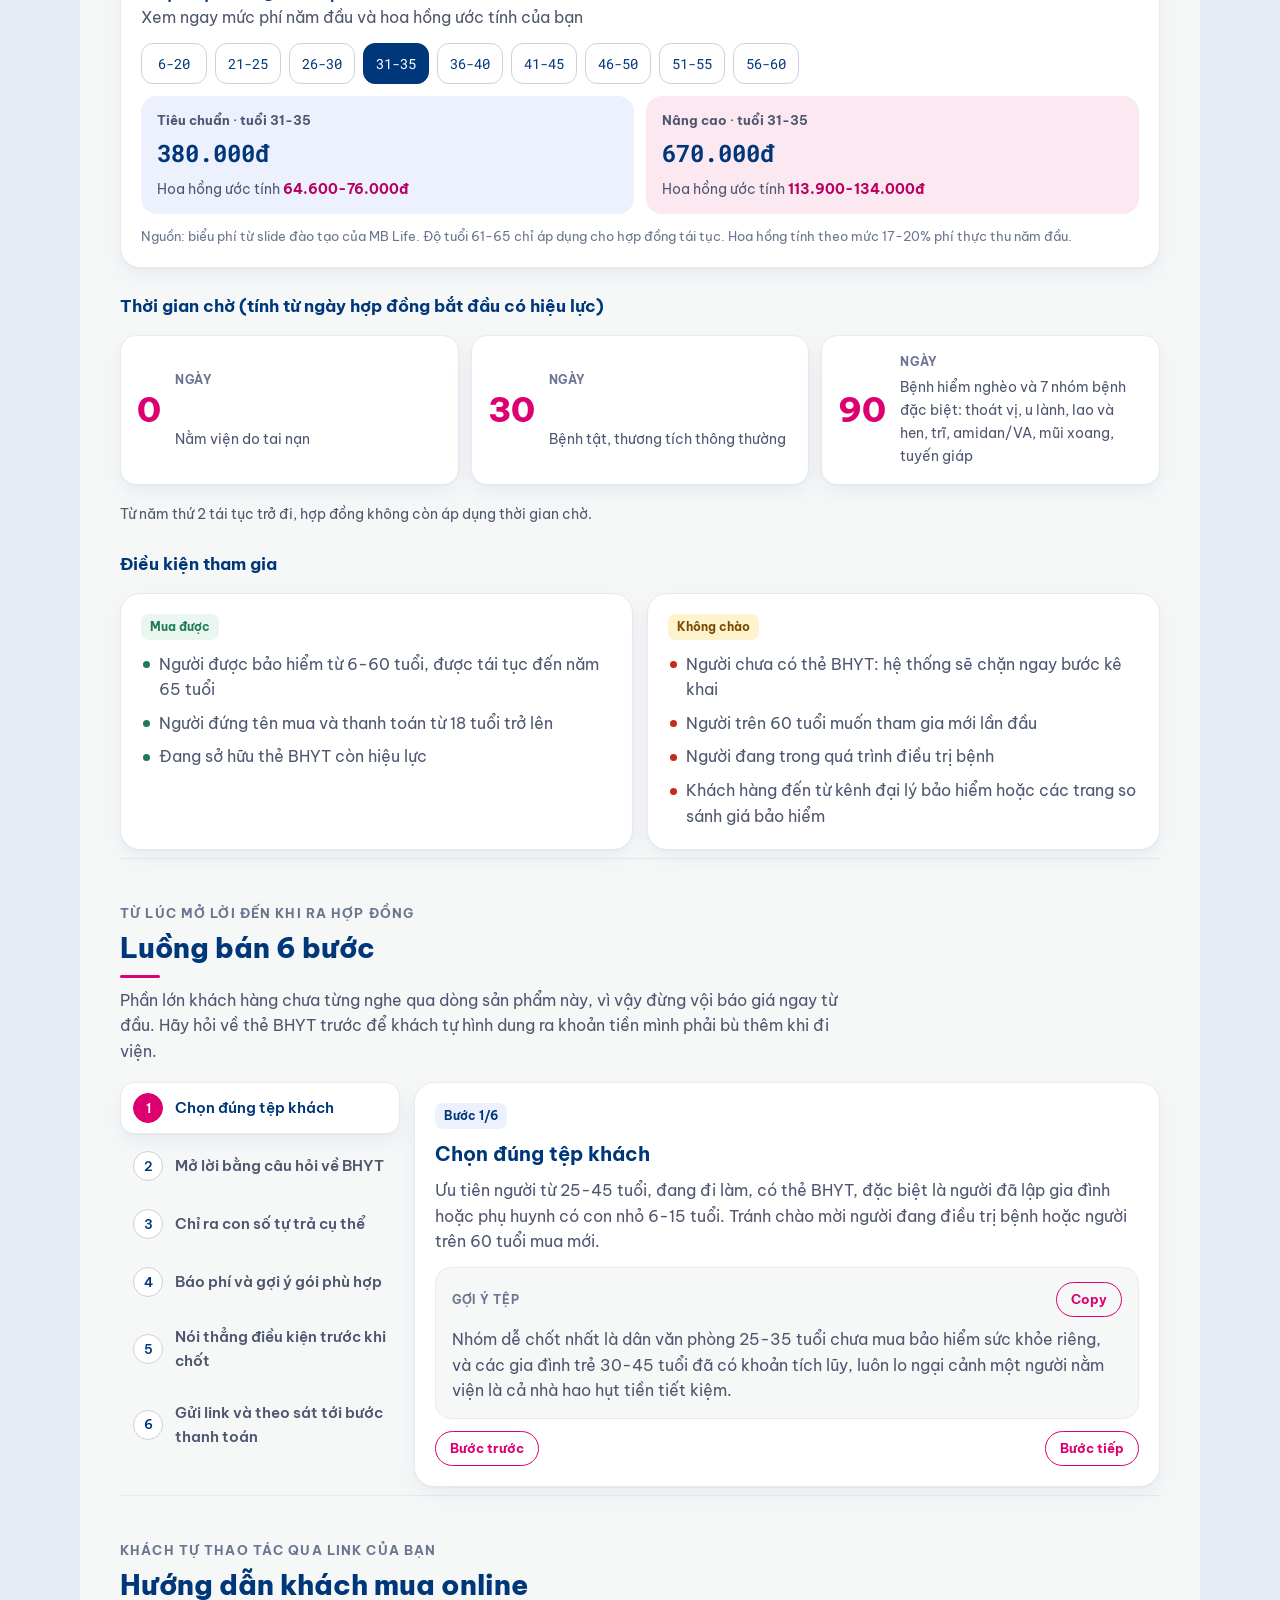
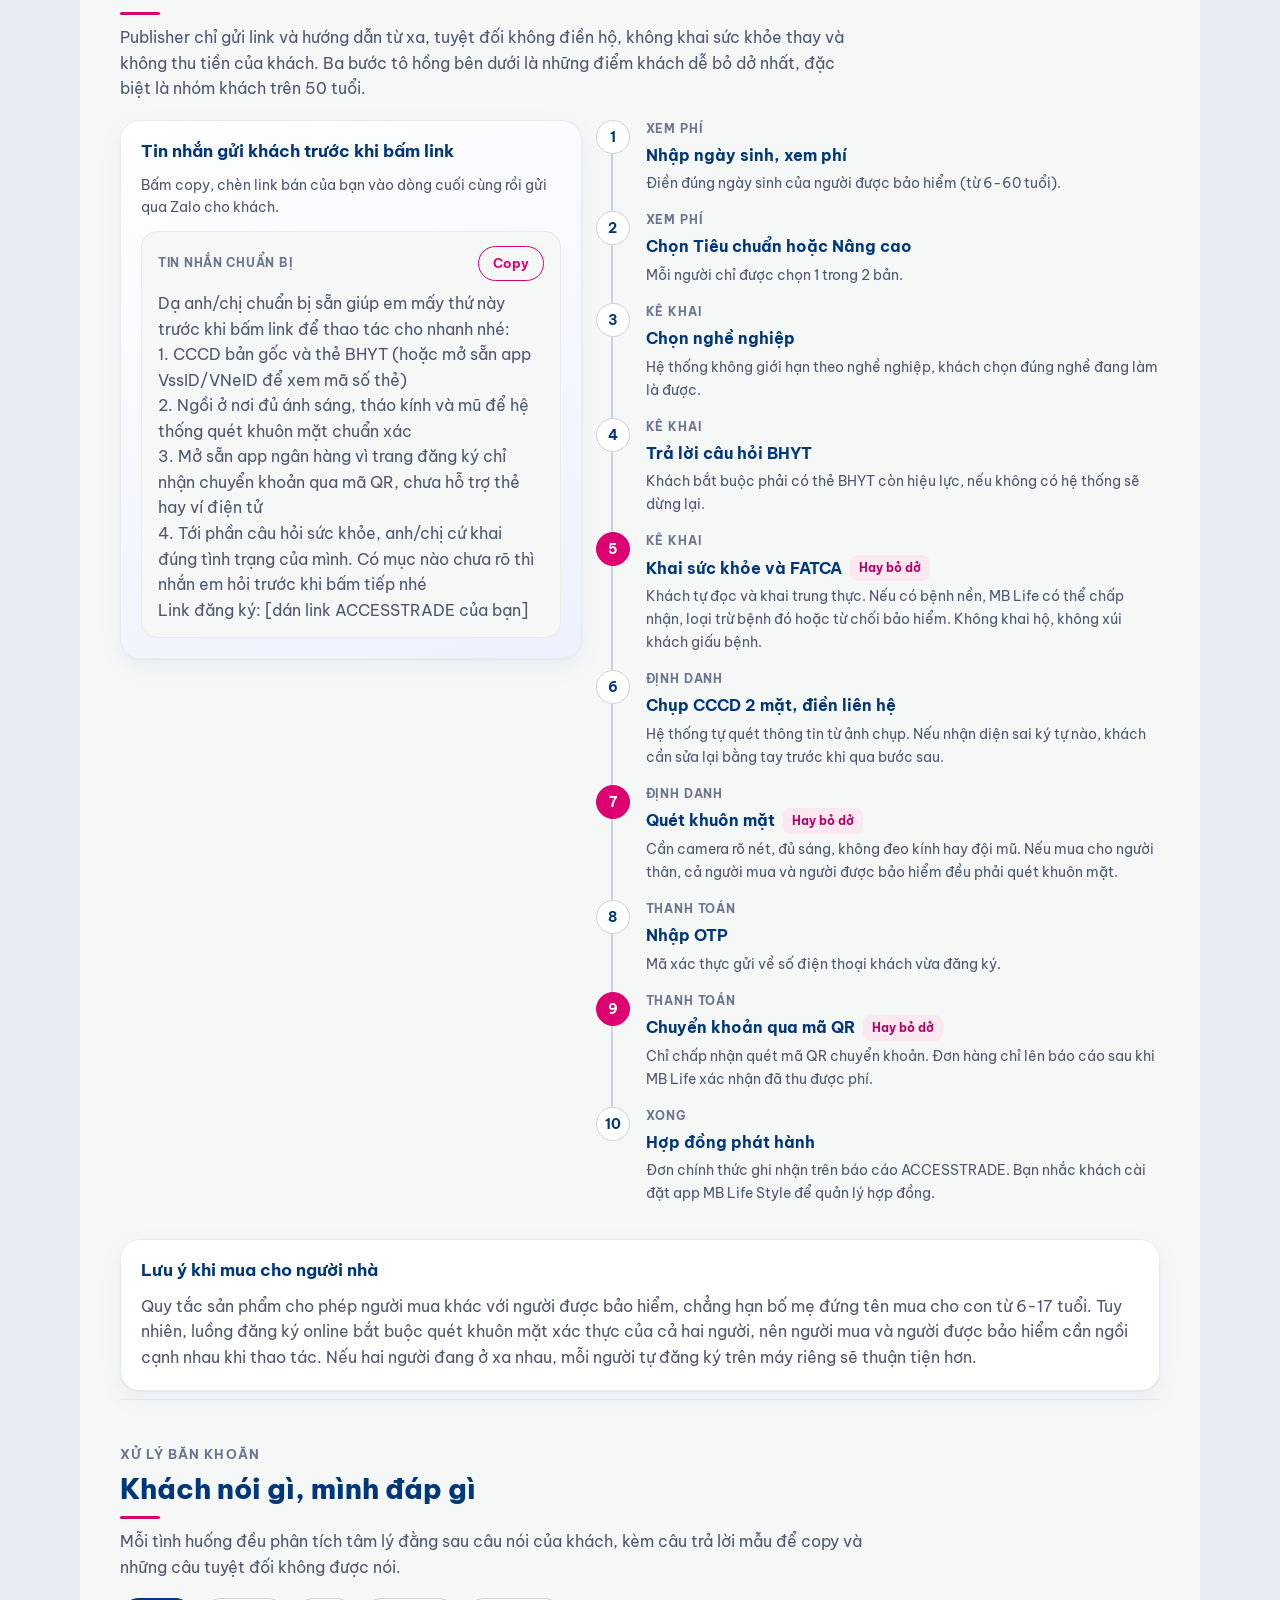
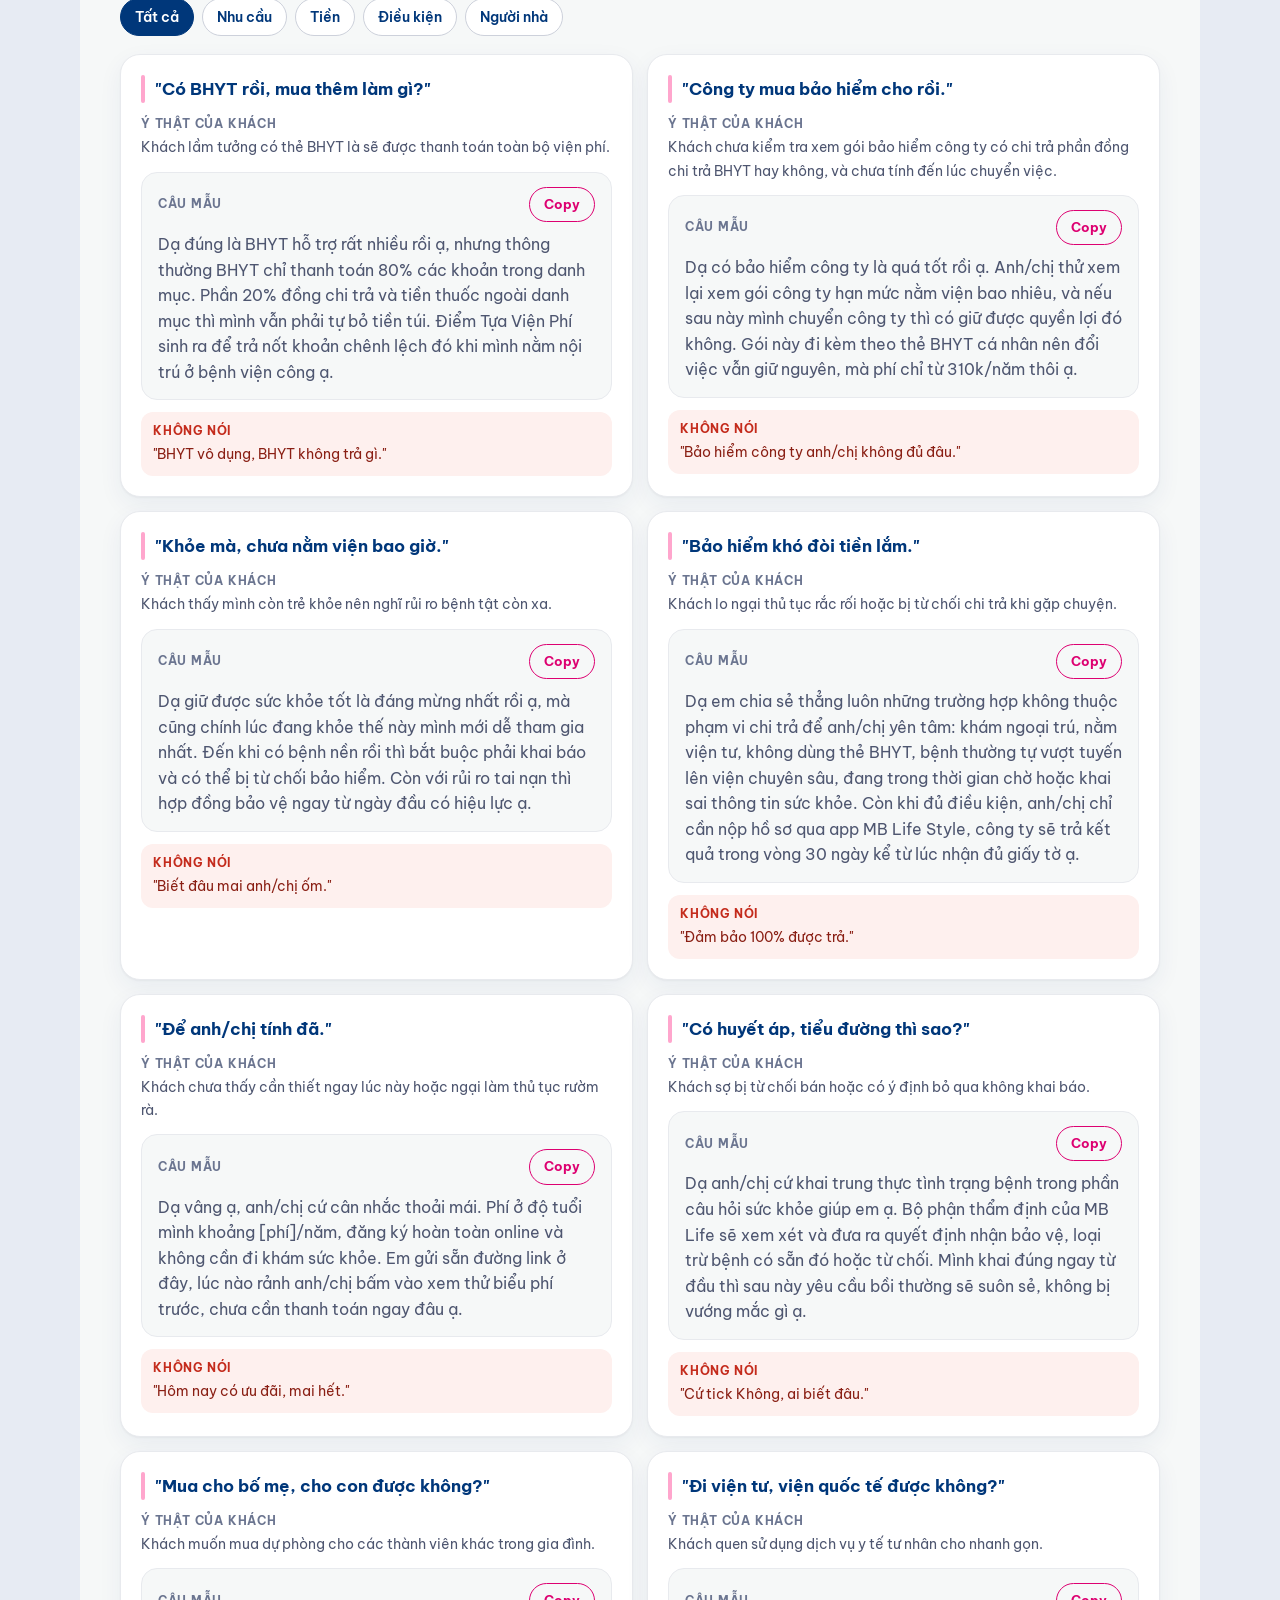
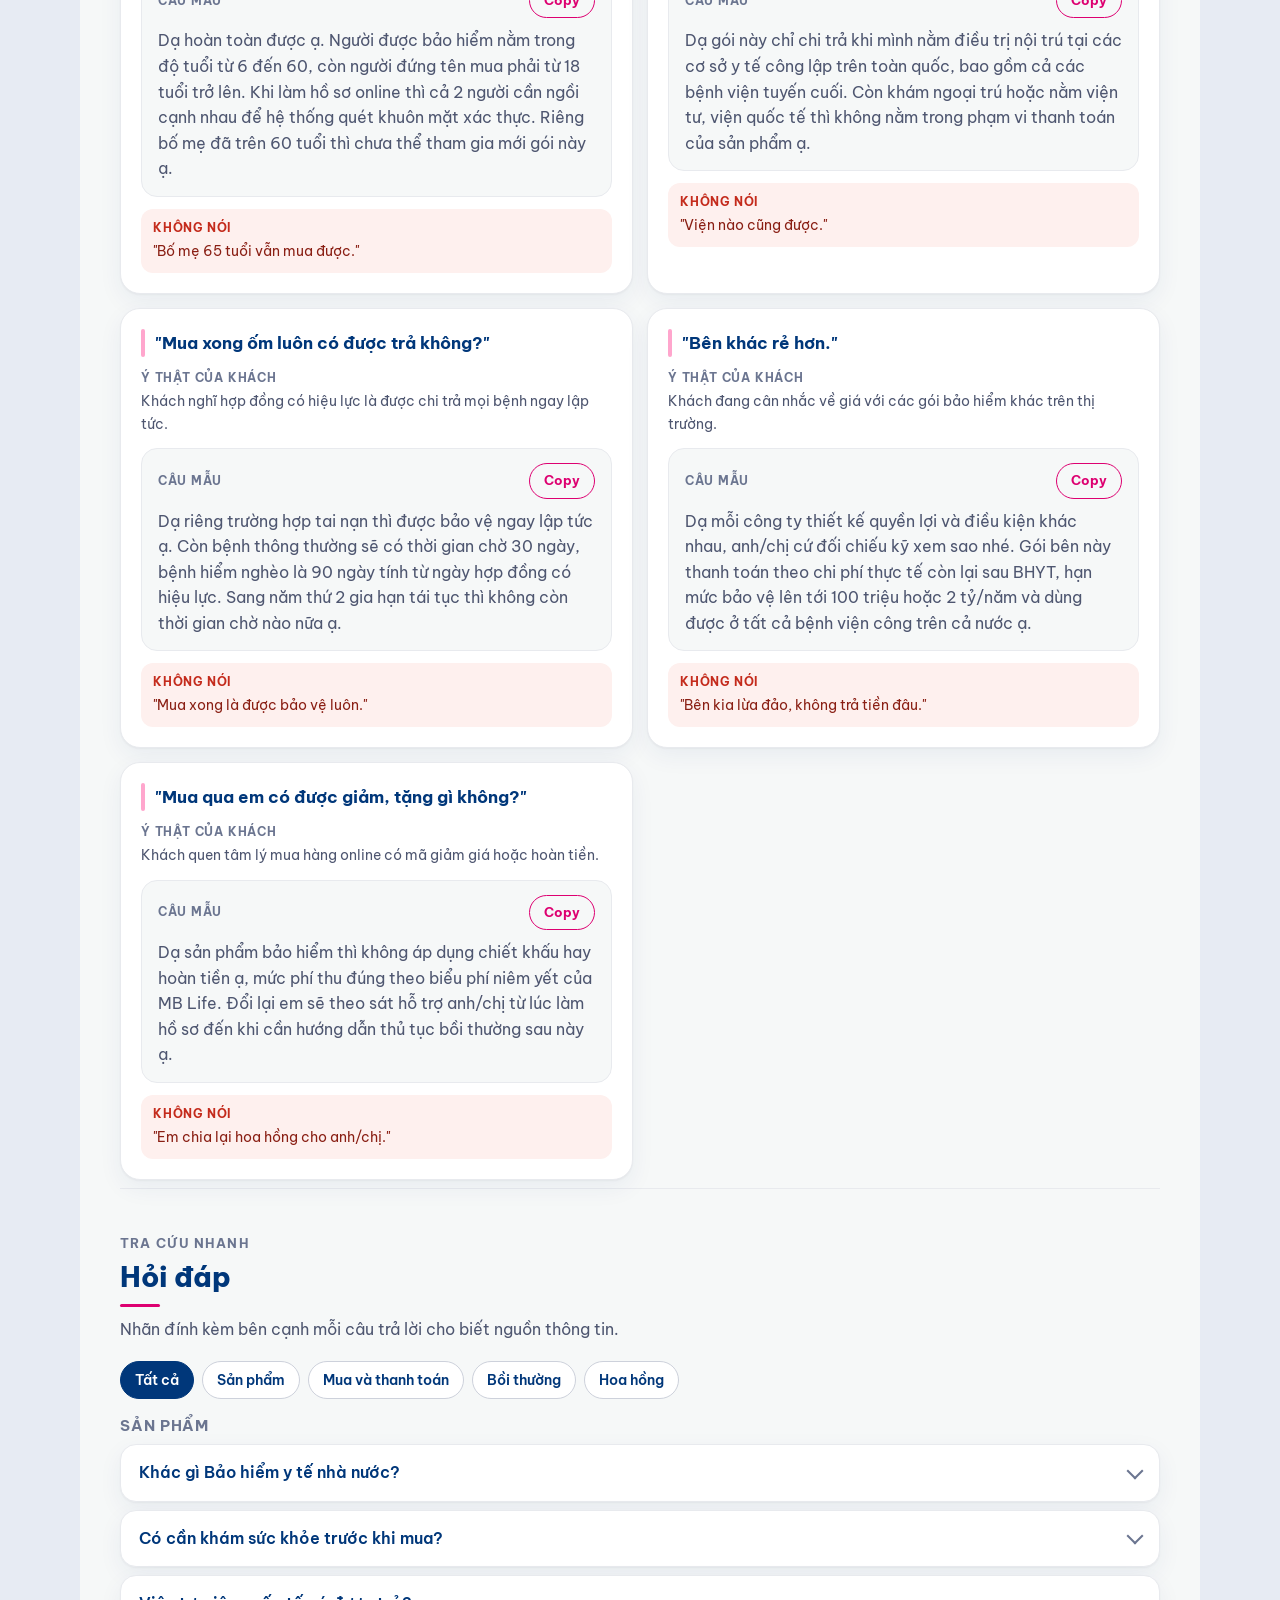
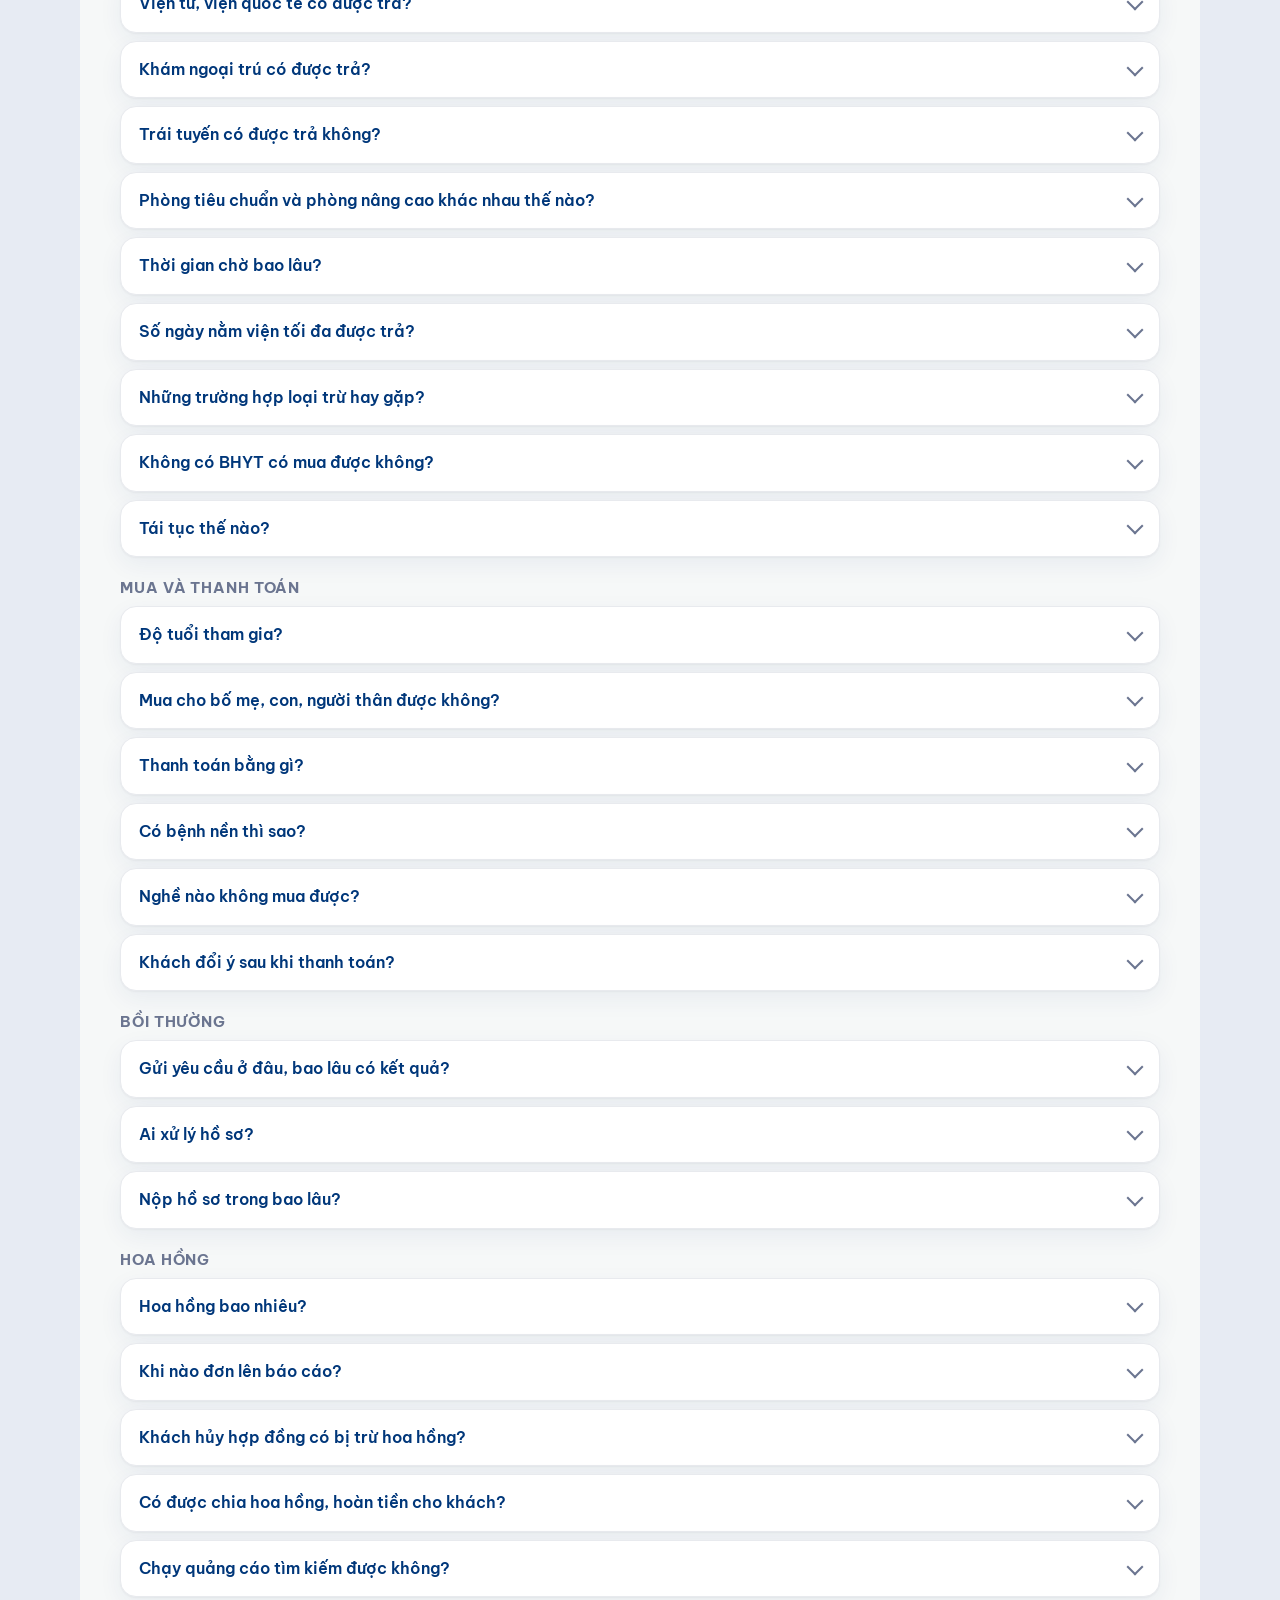
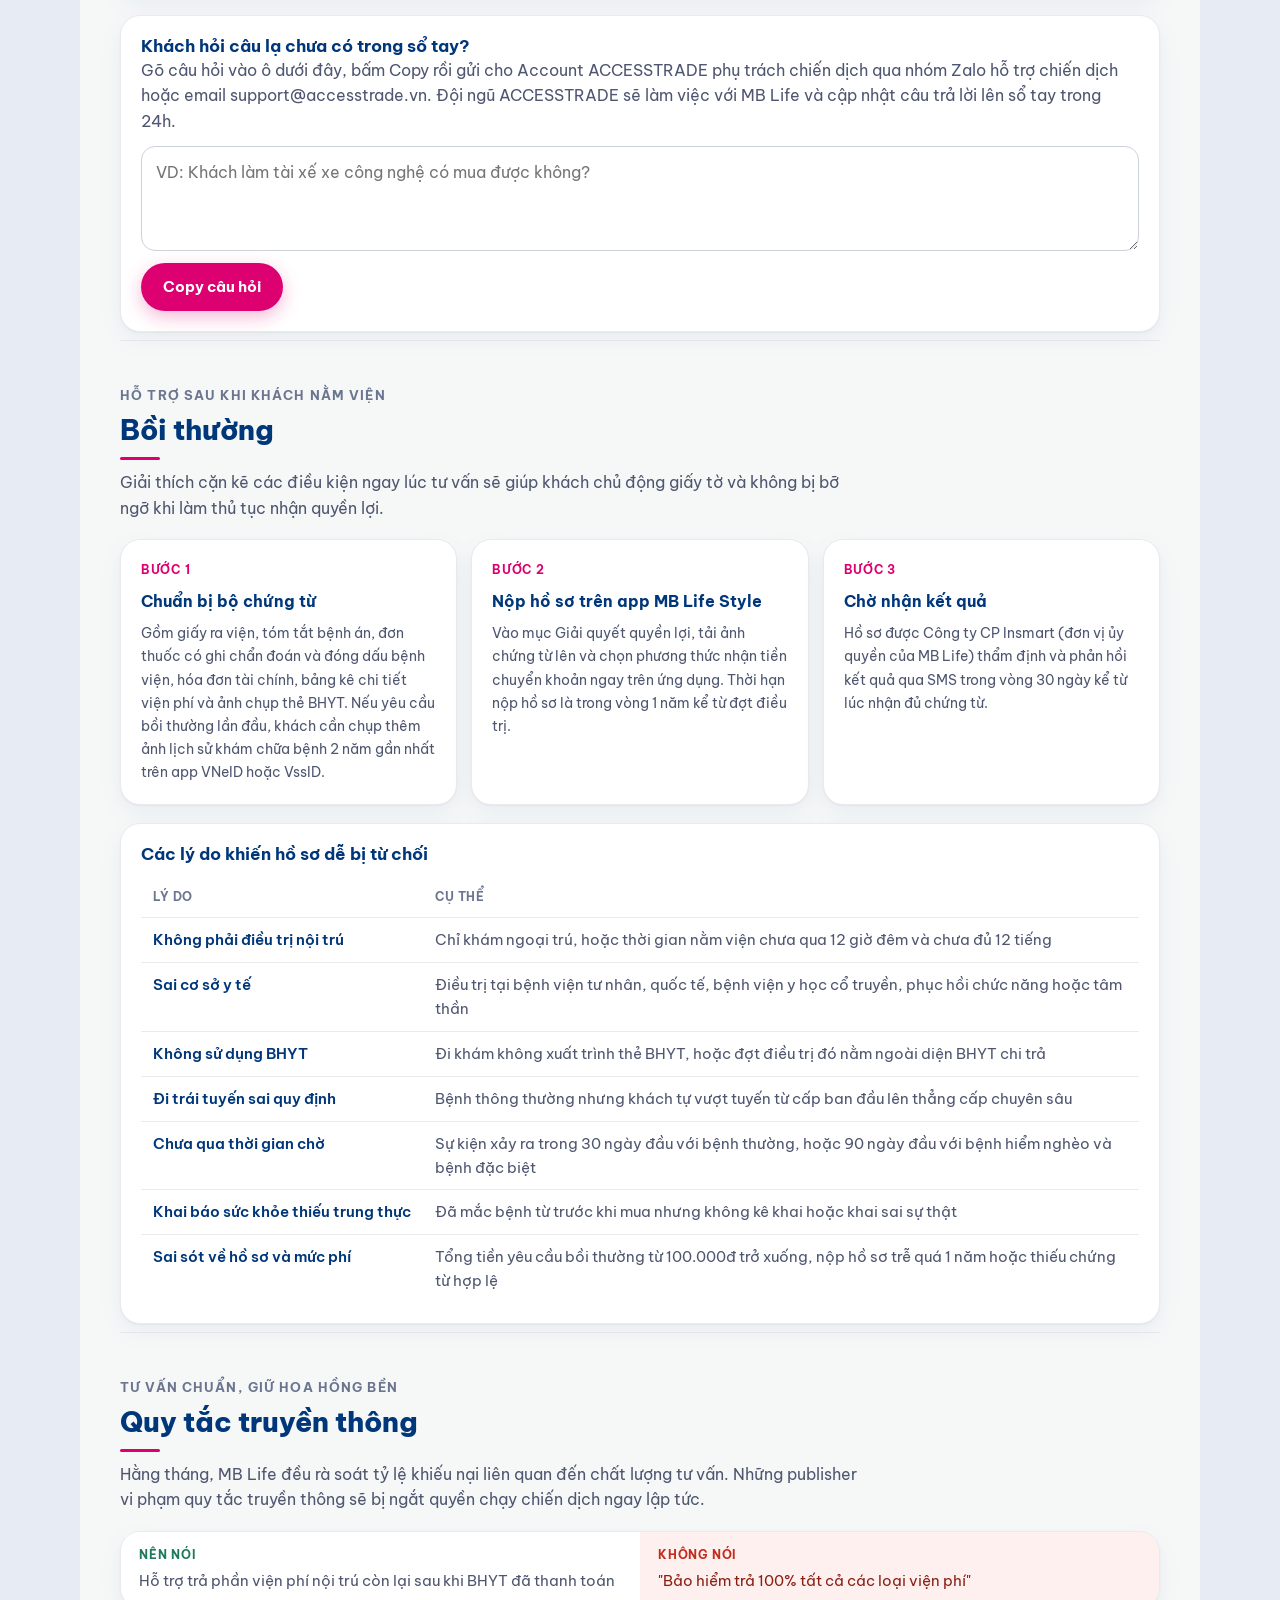
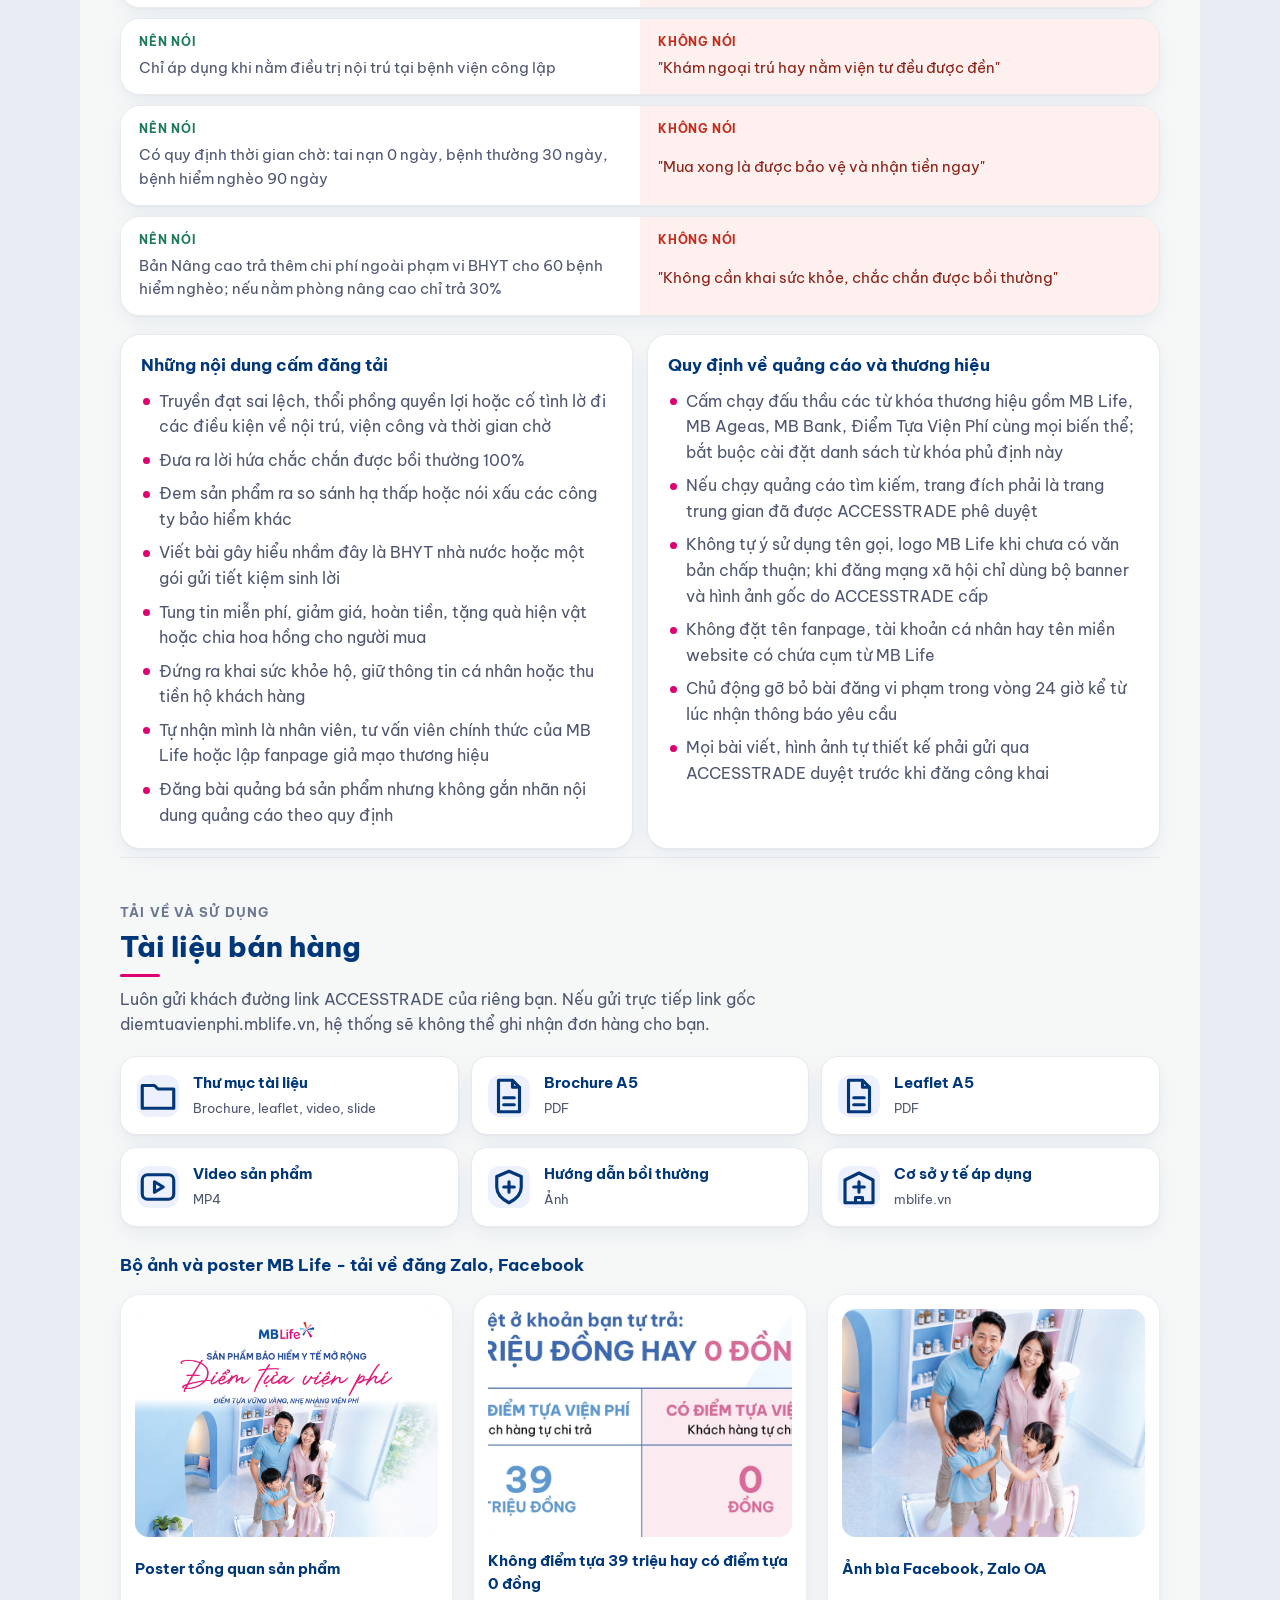
==== commit 801fd849: "Bỏ câu giải thích nhãn Chờ MB Life, thêm nút nổi dẫn nhóm Zalo - Bỏ dòng giải thích nhãn "Chờ MB Lif" ====
--- a/index.html
+++ b/index.html
@@ -240,7 +240,7 @@
     <div class="sec__head">
       <p class="eyebrow">Tra cứu nhanh</p>
       <h2>Hỏi đáp</h2>
-      <p class="sec__lead">Nhãn đính kèm bên cạnh mỗi câu trả lời cho biết nguồn thông tin. Những câu gắn nhãn "Chờ MB Life" nghĩa là chưa có xác nhận cuối cùng, bạn chưa nên trả lời chắc chắn với khách.</p>
+      <p class="sec__lead">Nhãn đính kèm bên cạnh mỗi câu trả lời cho biết nguồn thông tin.</p>
     </div>
     <div class="chips chips--filter" id="faq-filter" role="tablist"></div>
     <div class="faq" id="faq"></div>
@@ -298,7 +298,6 @@
 
 <footer class="foot">
   <div class="foot__in">
-    <p>Nội dung được tổng hợp từ webinar ngày 11/11/2026, bộ slide đào tạo và website sản phẩm của MB Life, phụ lục hợp tác MB Life x ACCESSTRADE cùng các thông tin xác nhận trong nhóm dự án.</p>
     <p>Mọi quyền lợi, điều kiện và phạm vi chi trả đều căn cứ theo Quy tắc, điều khoản sản phẩm chính thức do MB Life ban hành. Tổng đài CSKH MB Life: <span id="hotline">(024) 222 9 8888</span></p>
 
     <div class="foot__grid">
@@ -326,6 +325,10 @@
   </div>
 </footer>
 
+<a class="zalo-float" href="https://zalo.me/g/7l9g8mjir6soitvlfqr4" target="_blank" rel="noopener" aria-label="Nhóm Zalo hỗ trợ publisher">
+  <span data-icon="zalo"></span>
+</a>
+
 <nav class="dock" aria-label="Lối tắt">
   <a href="#hoi-dap"><span data-icon="chat"></span>Hỏi đáp</a>
   <a href="#kich-ban"><span data-icon="script"></span>Kịch bản</a>
--- a/assets/css/main.css
+++ b/assets/css/main.css
@@ -375,3 +375,9 @@
   .dock a:hover{color:var(--pink)}
   .foot{padding-bottom:calc(96px + env(safe-area-inset-bottom,0px))}
 }
+
+/* zalo float */
+.zalo-float{position:fixed;right:max(16px,var(--gutter-r));bottom:16px;z-index:26;width:52px;height:52px;border-radius:50%;background:var(--pink);color:#fff;display:grid;place-items:center;box-shadow:var(--shadow-pink);text-decoration:none;transition:transform .15s}
+.zalo-float:hover{transform:scale(1.06)}
+.zalo-float span{width:26px;height:26px}
+@media (max-width:720px){.zalo-float{bottom:calc(76px + env(safe-area-inset-bottom,0px))}}
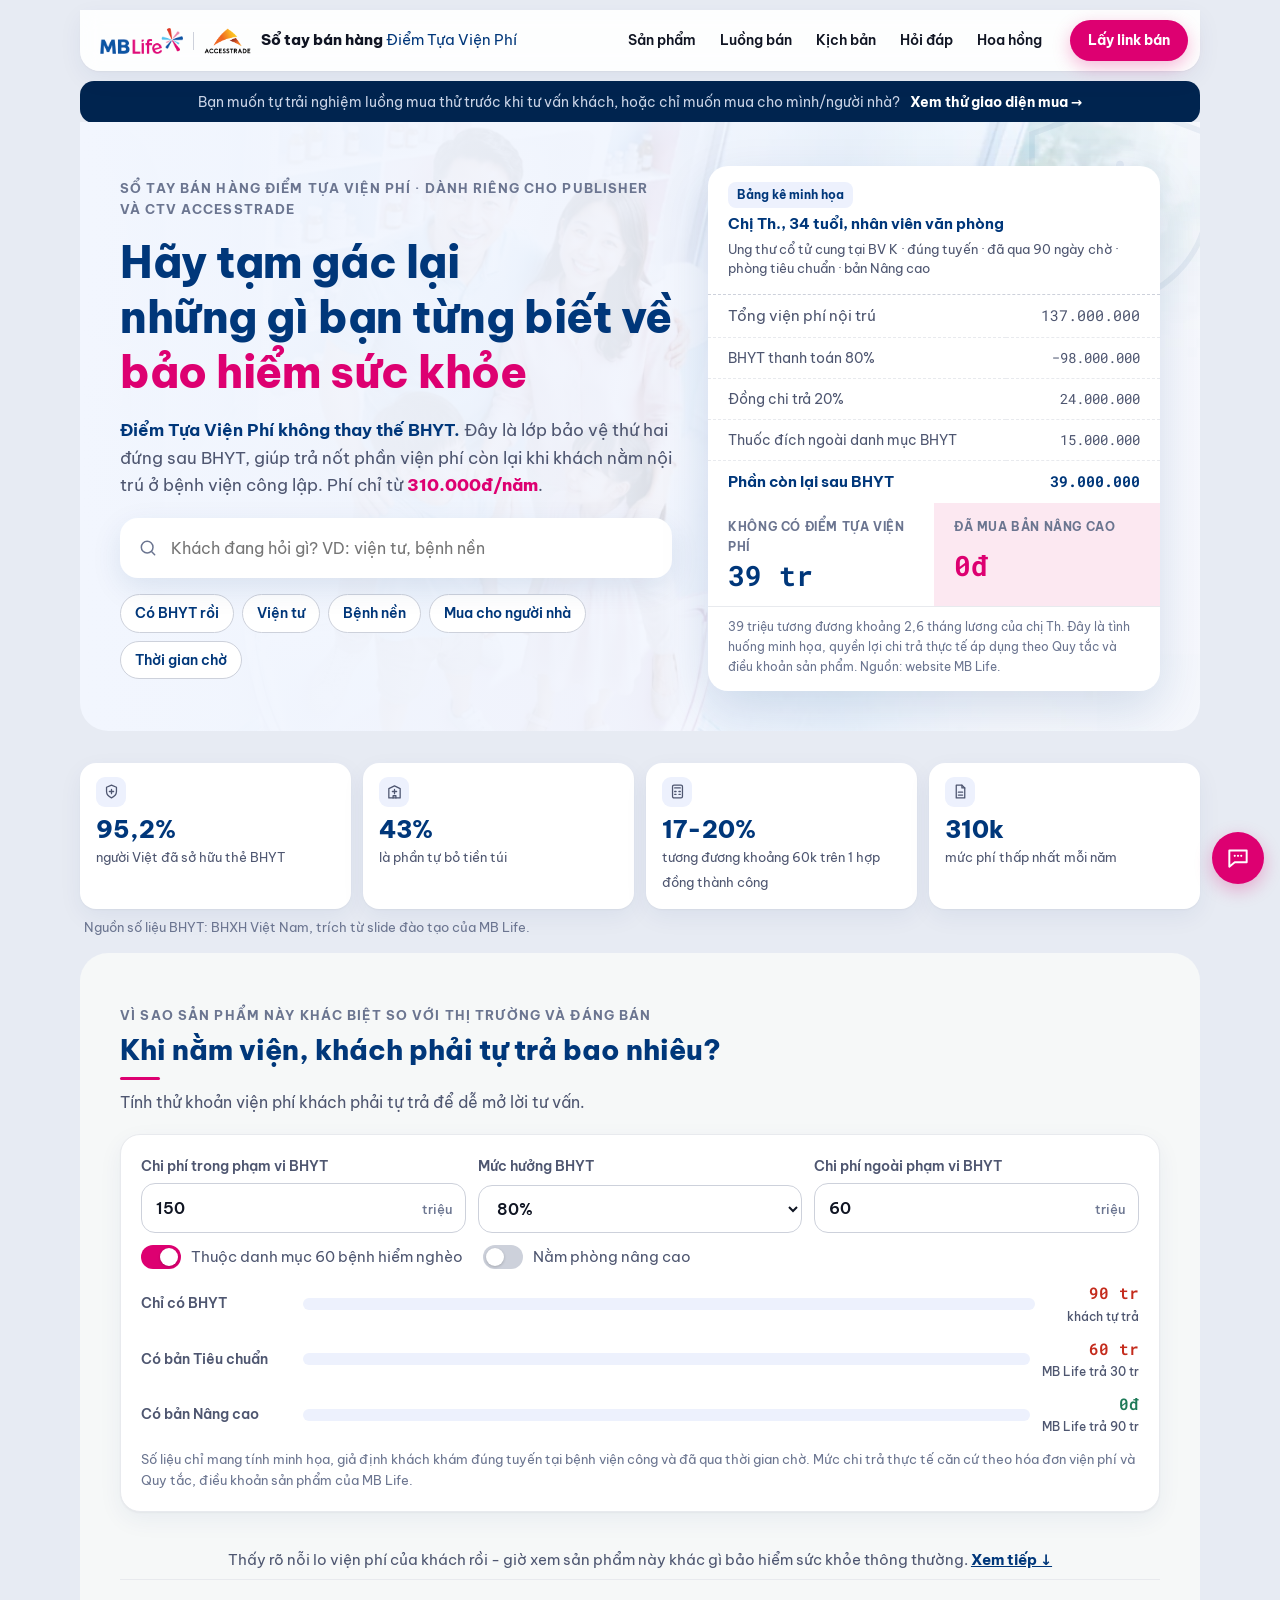
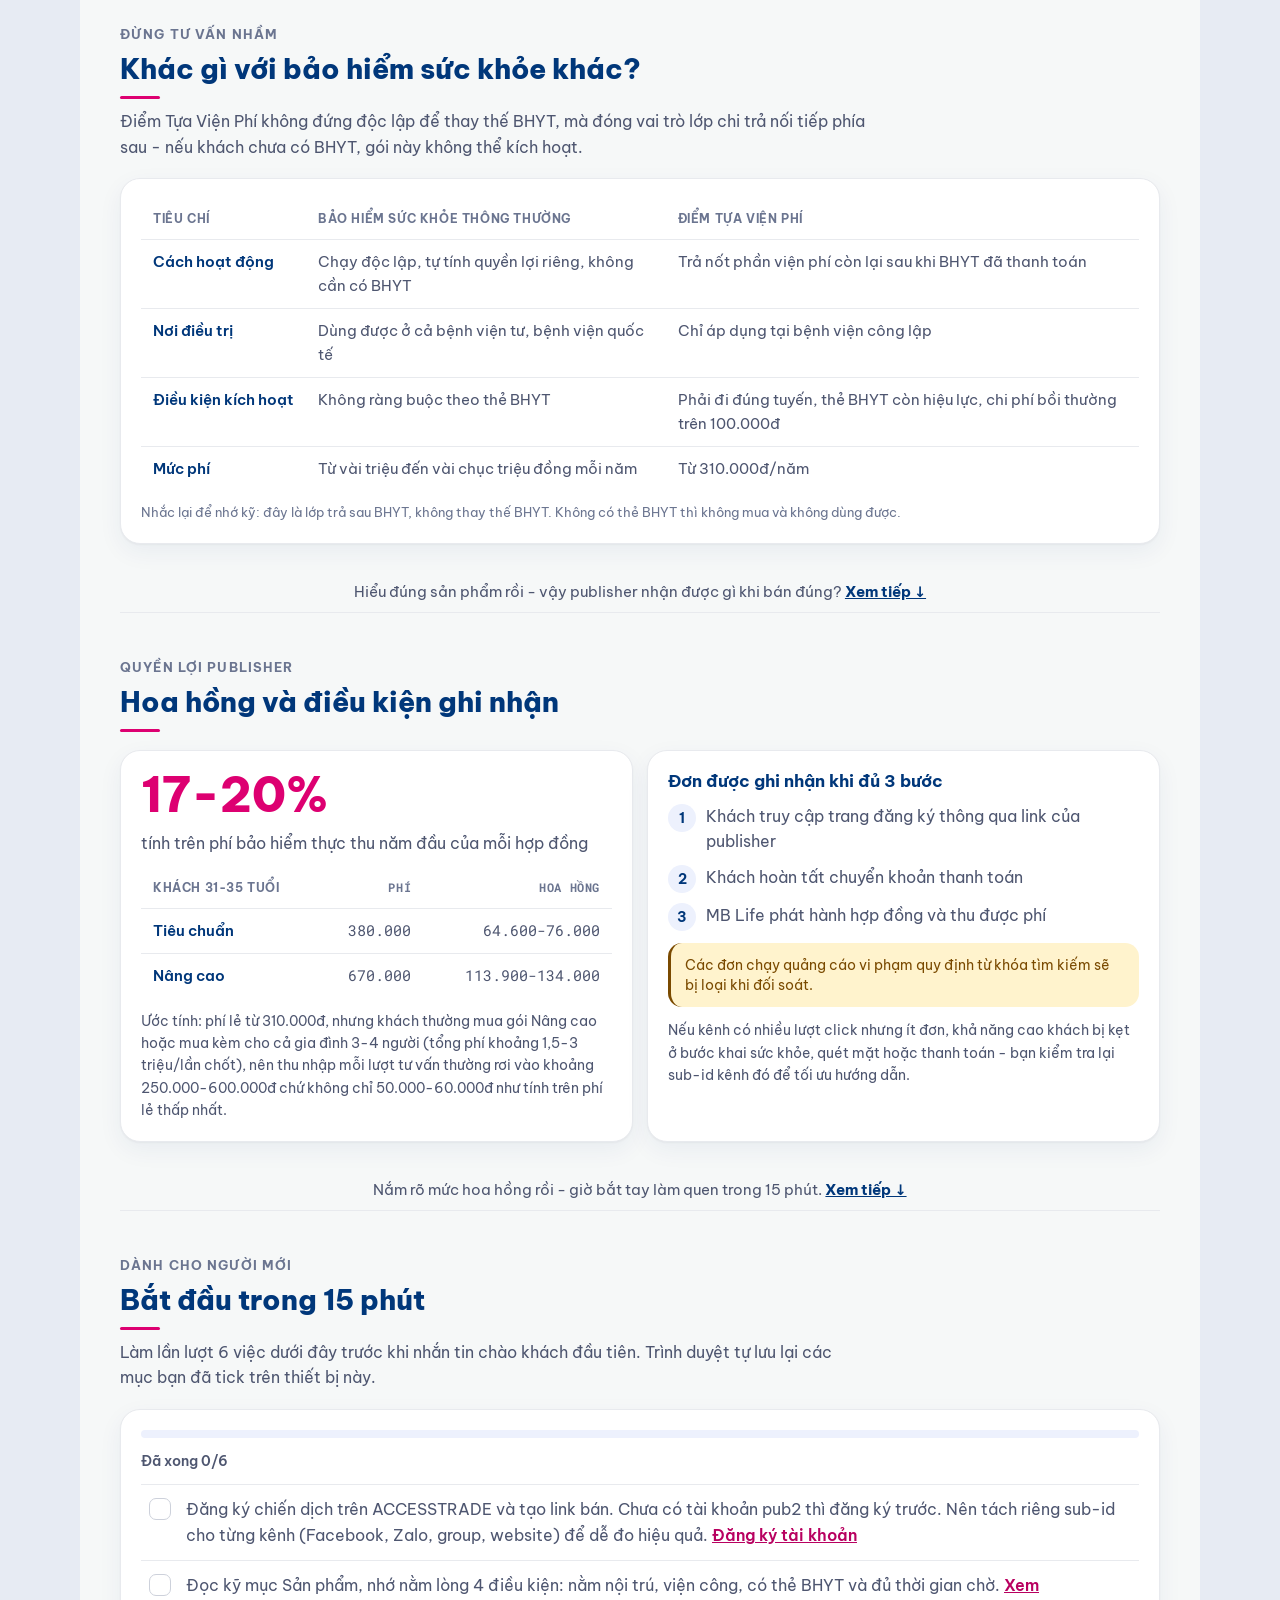
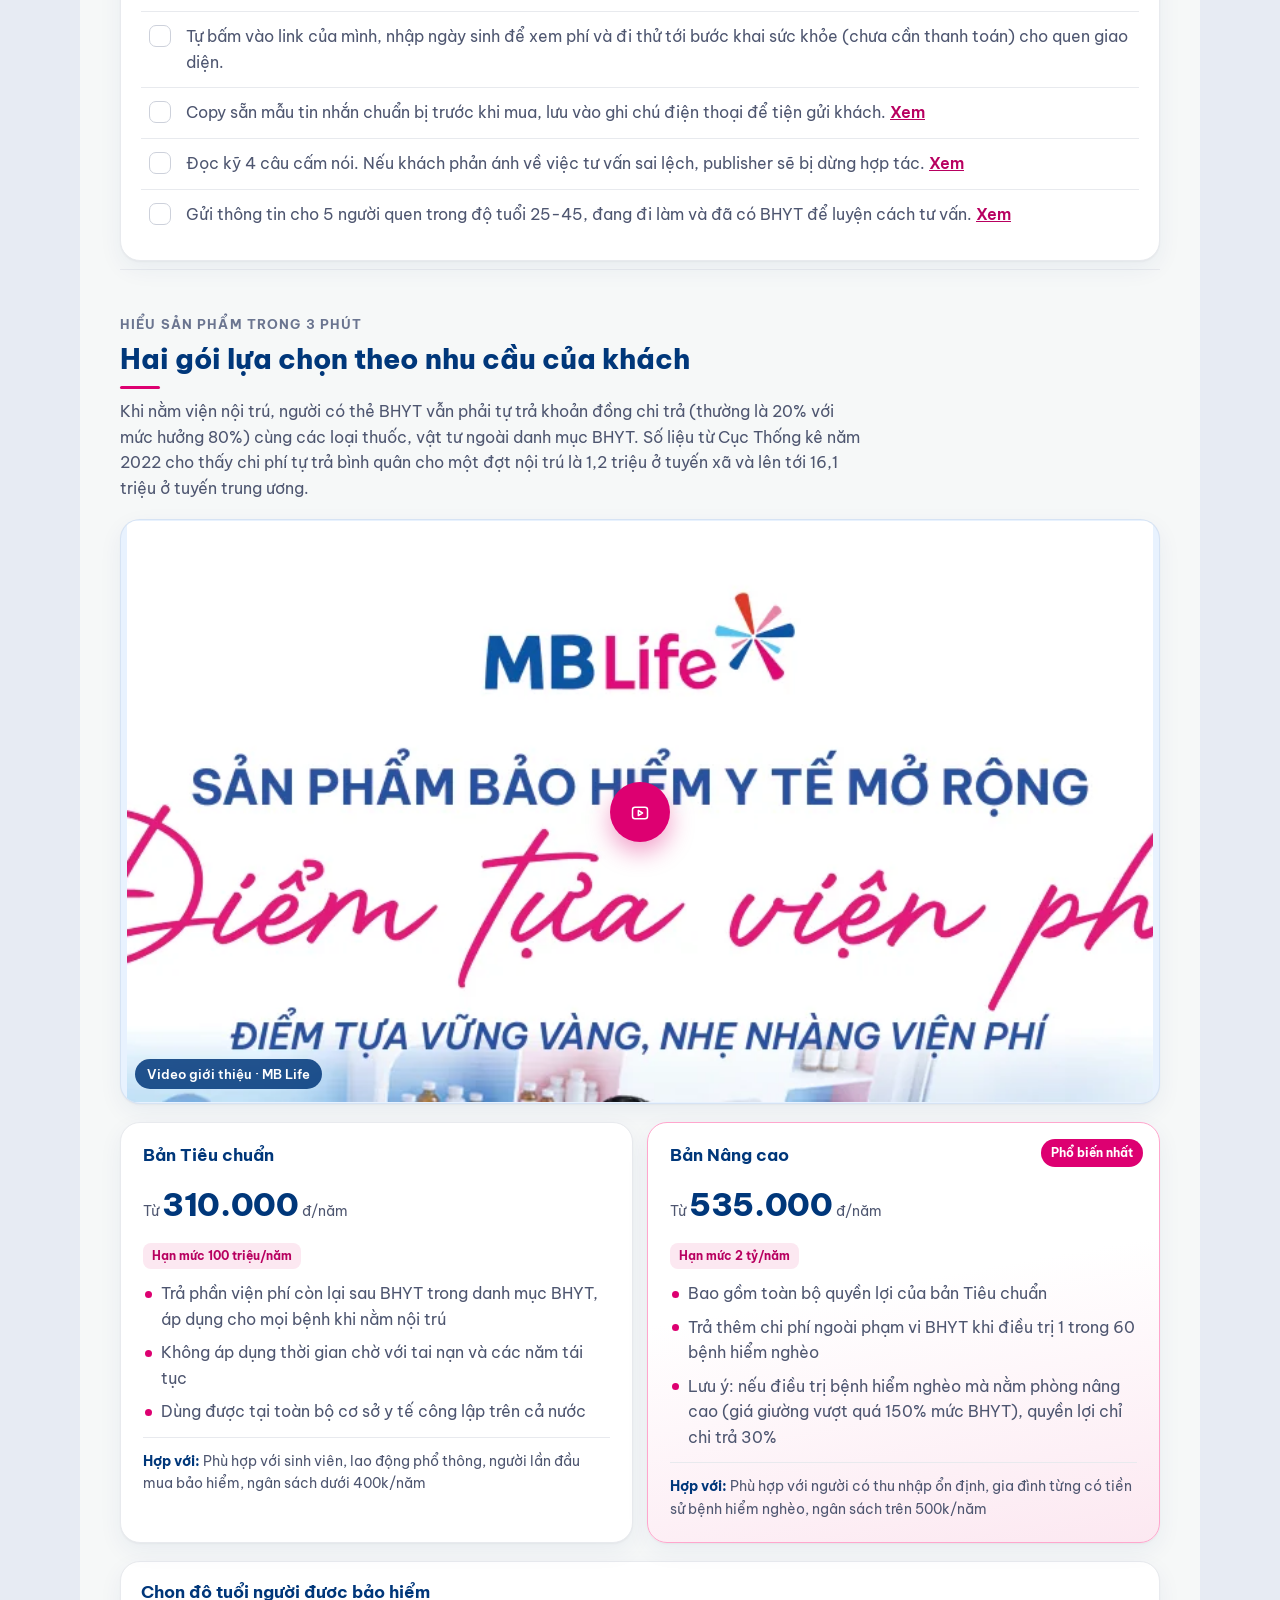
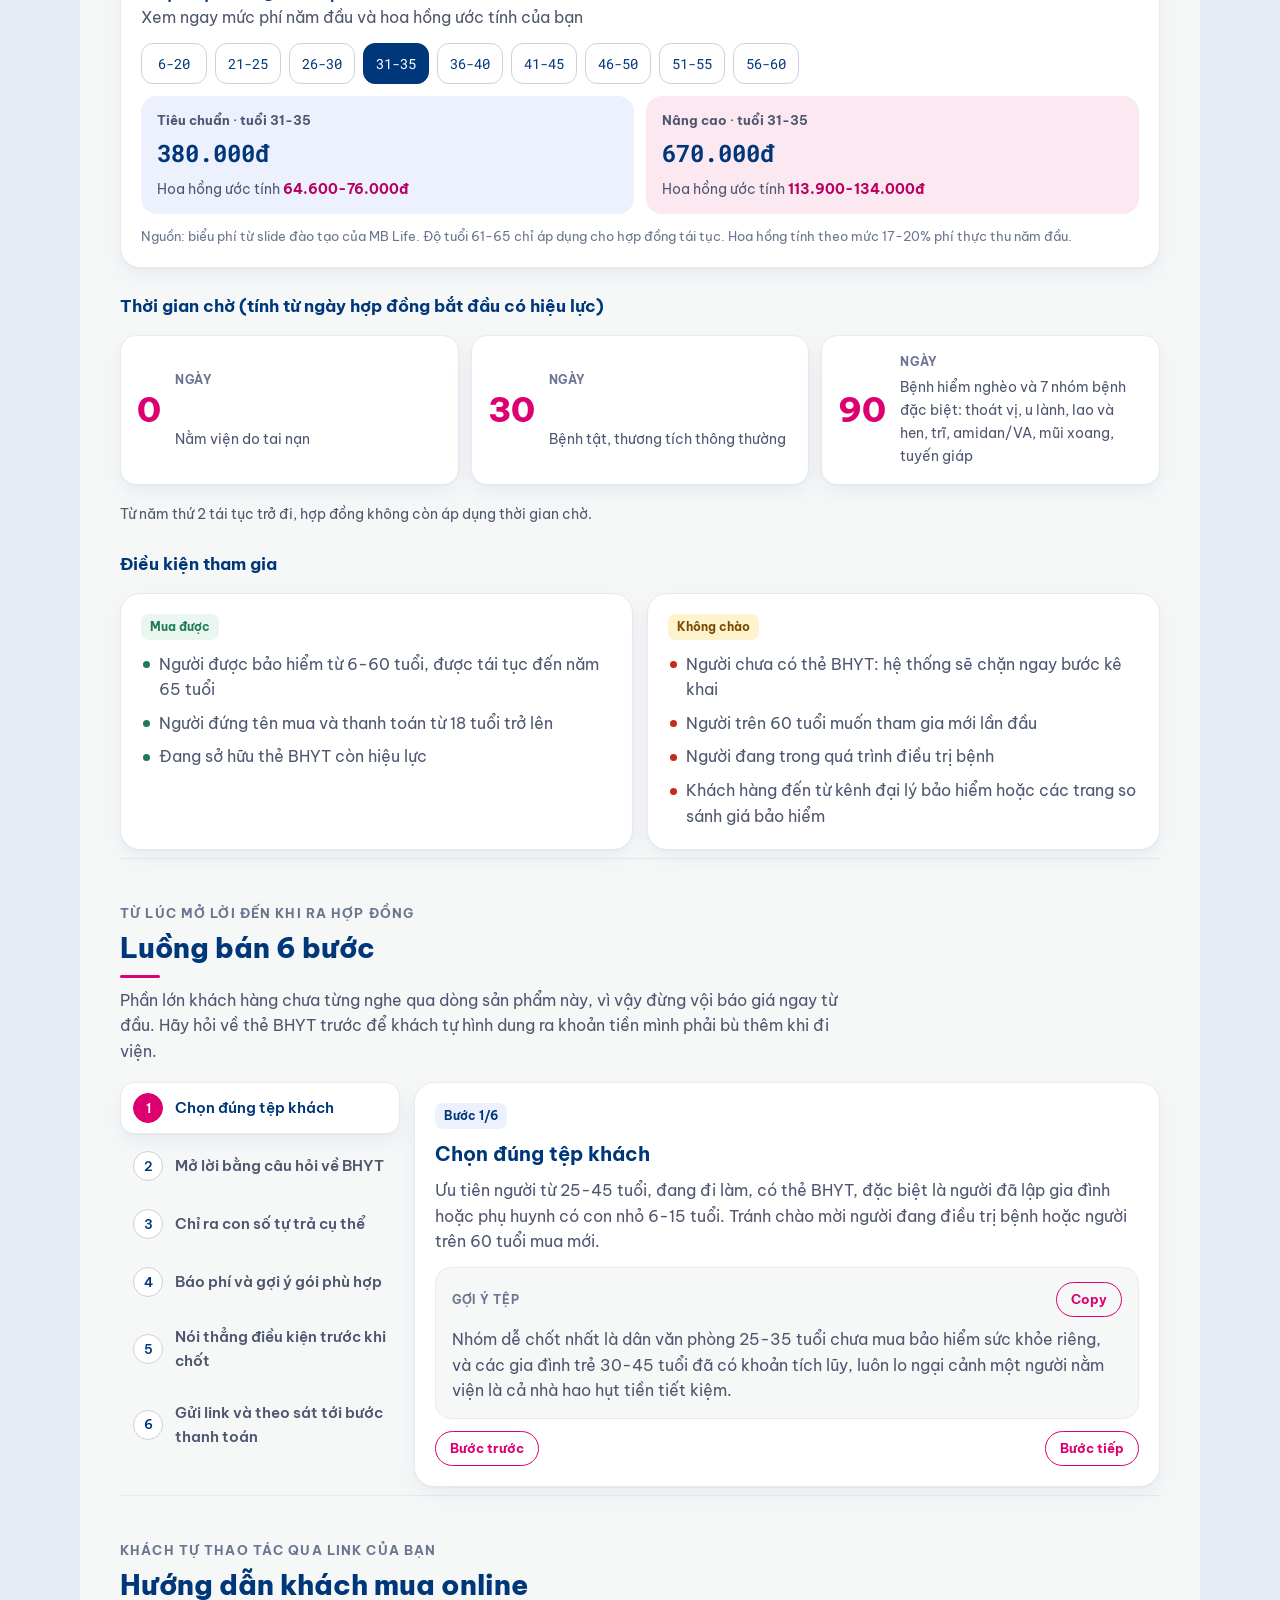
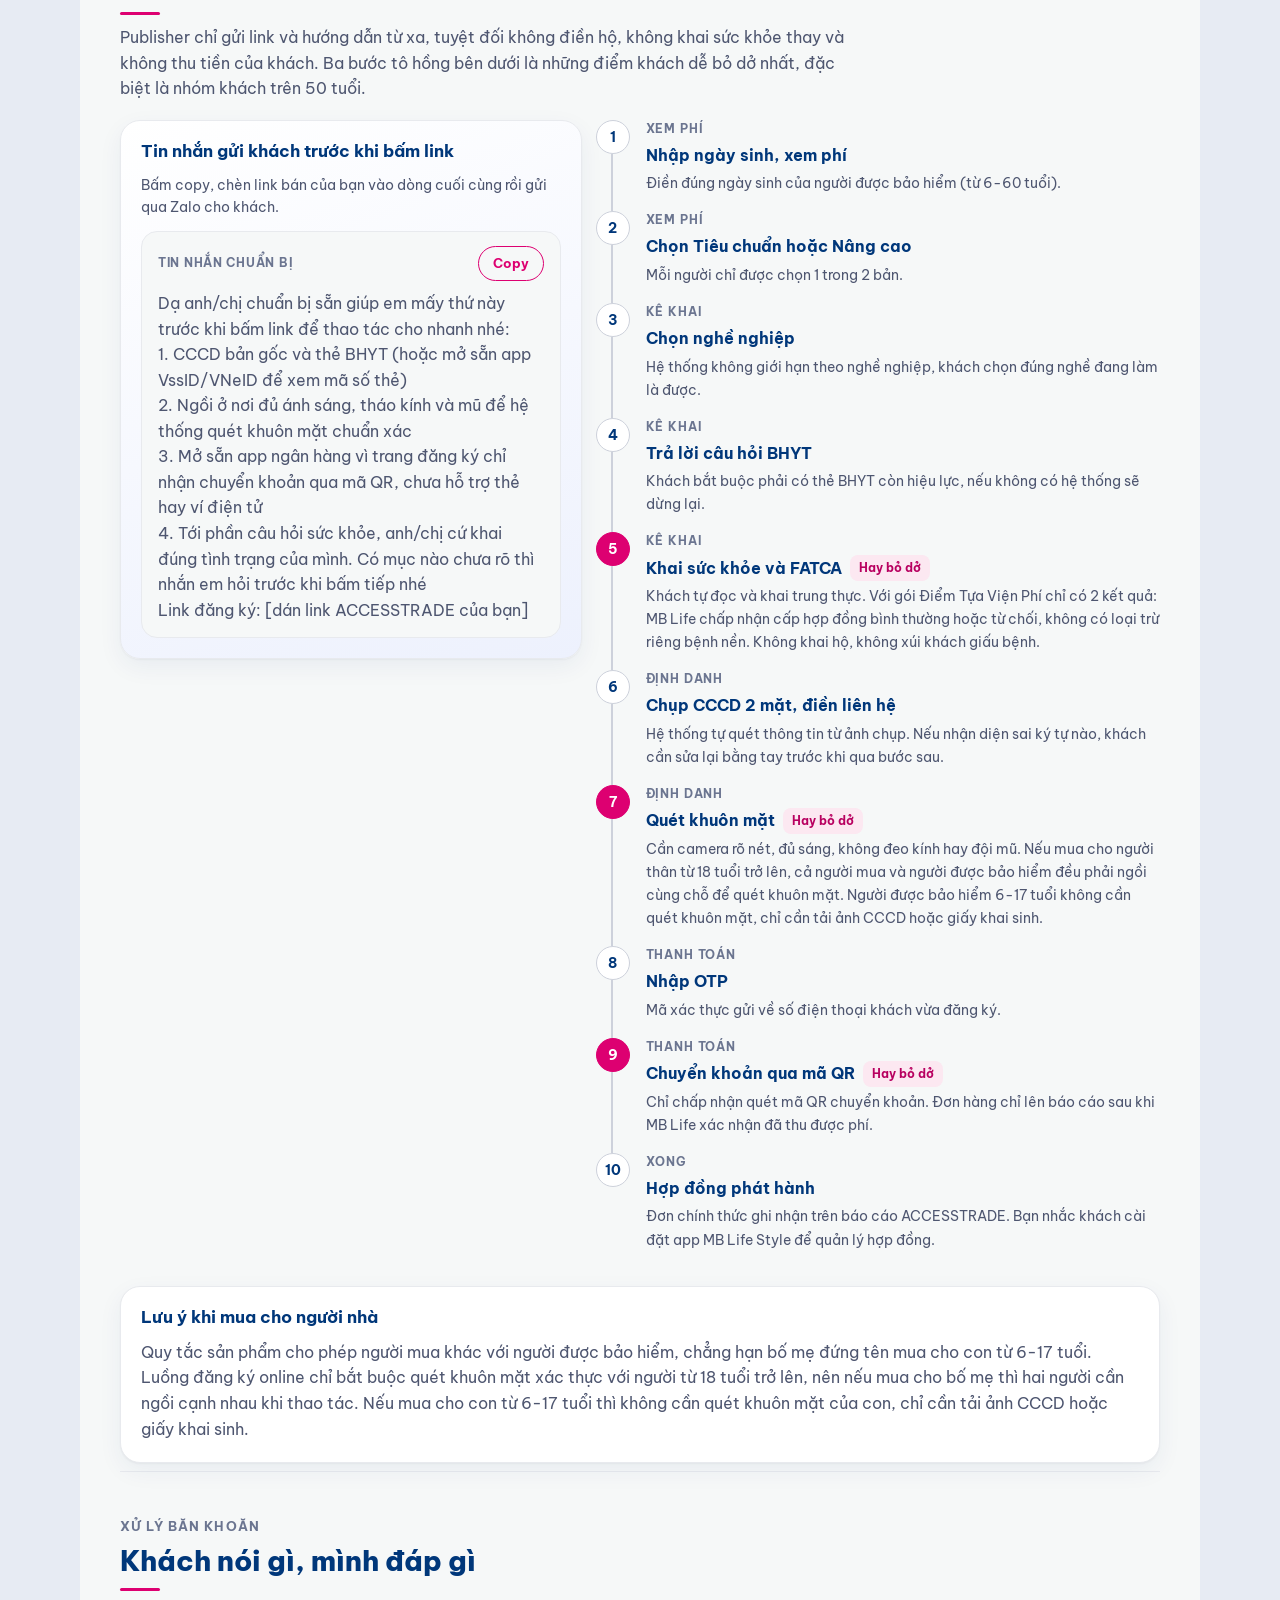
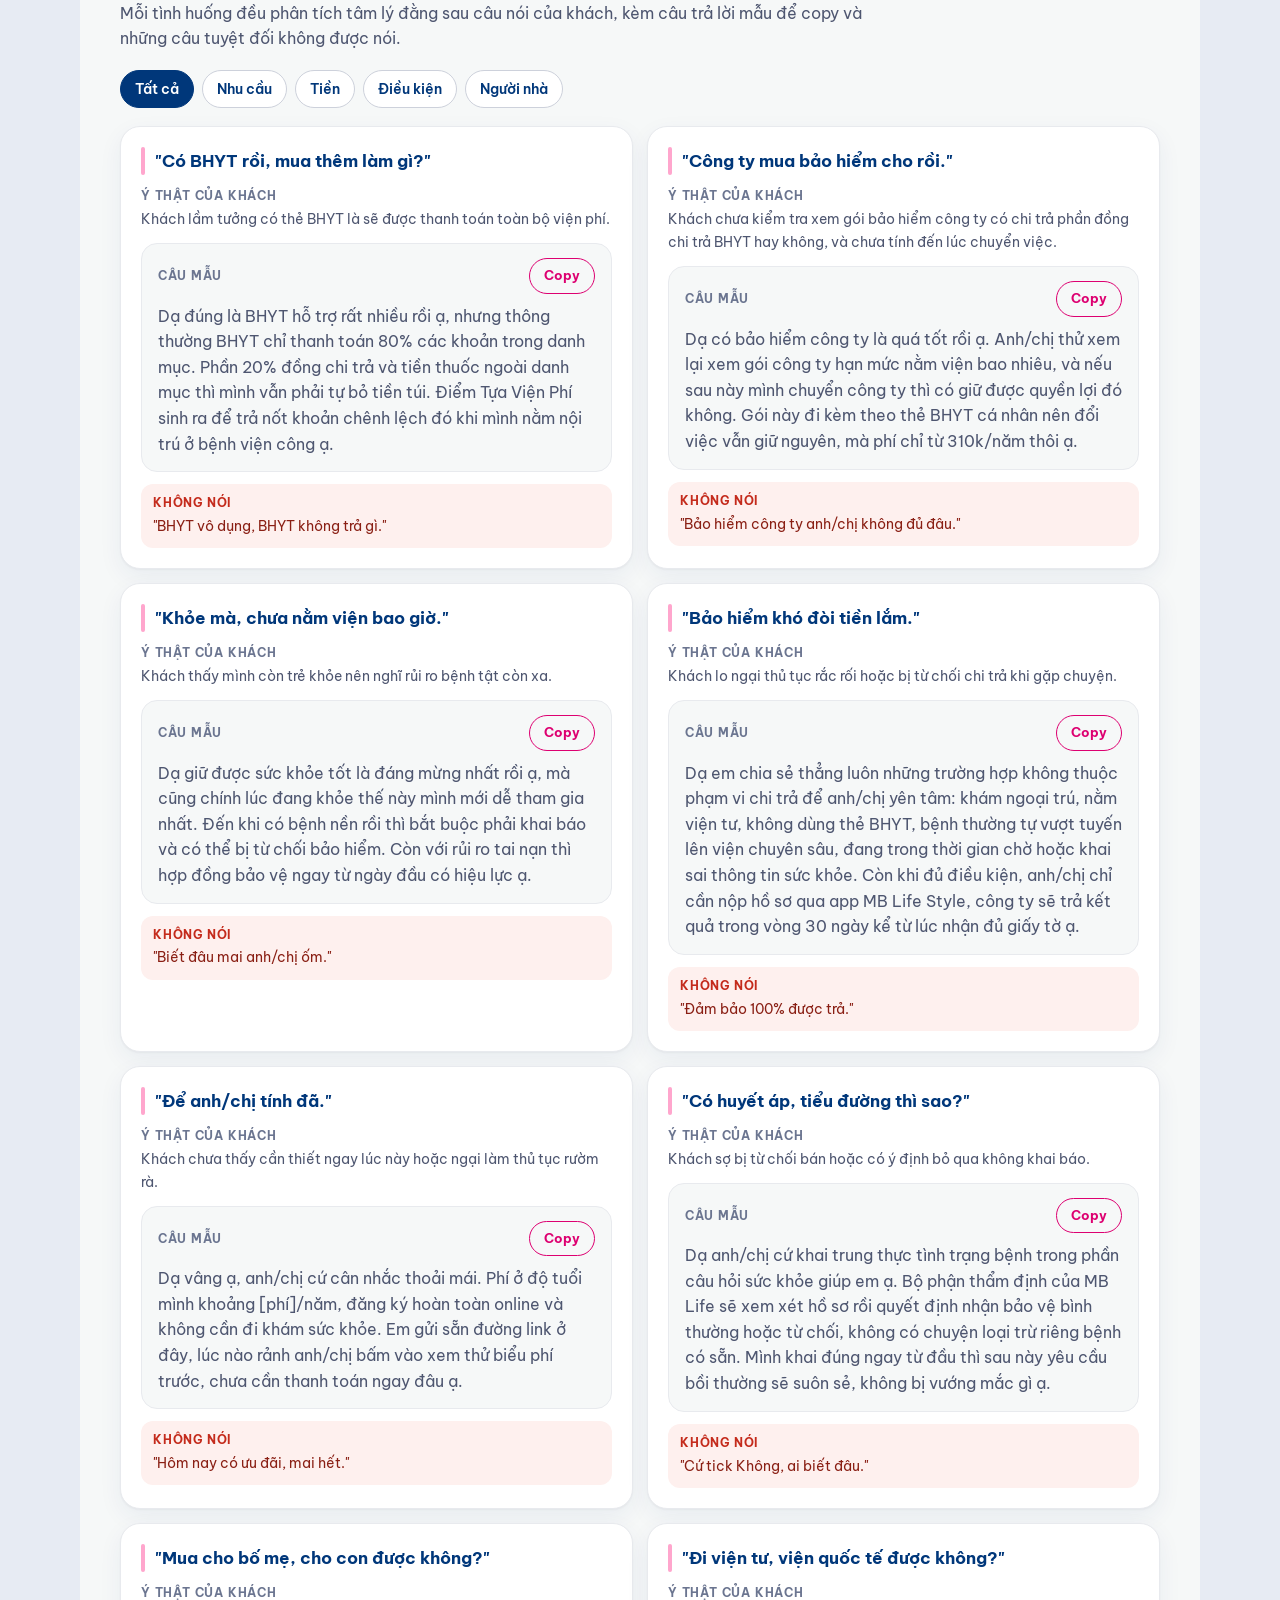
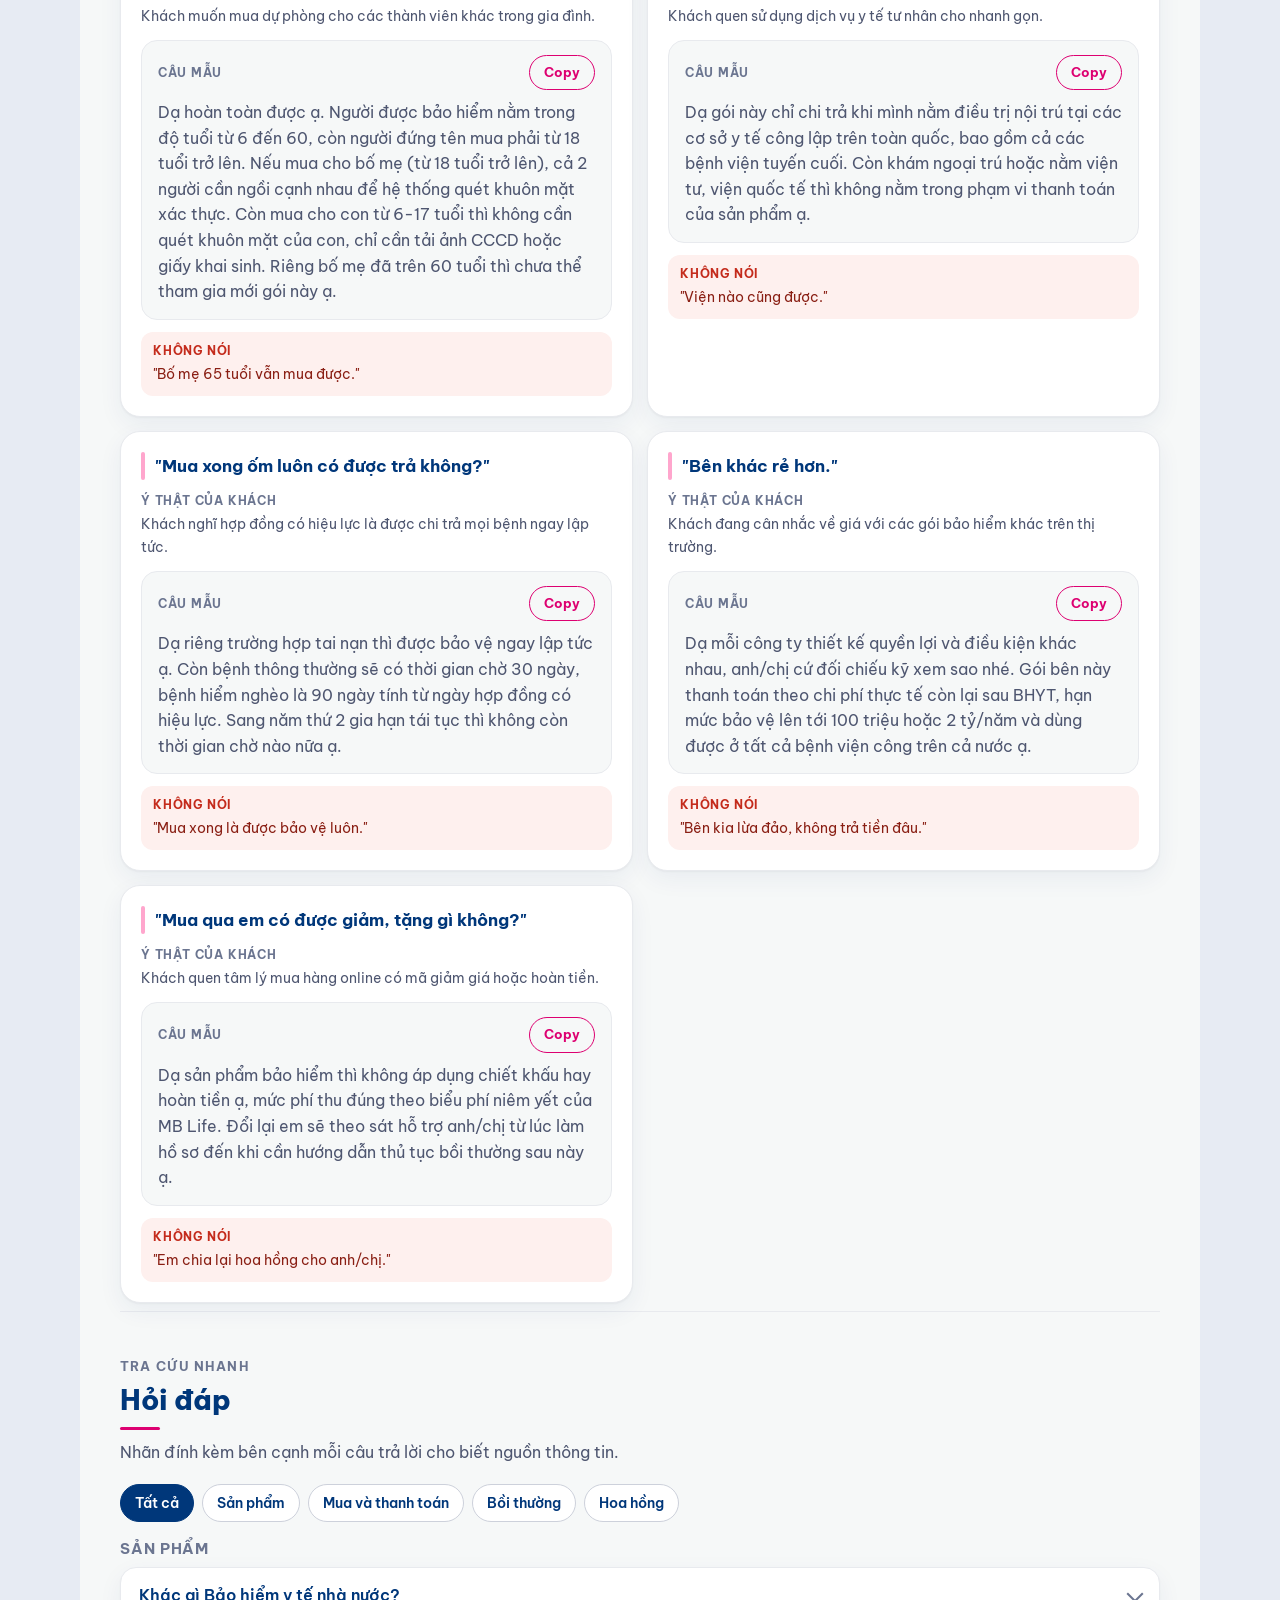
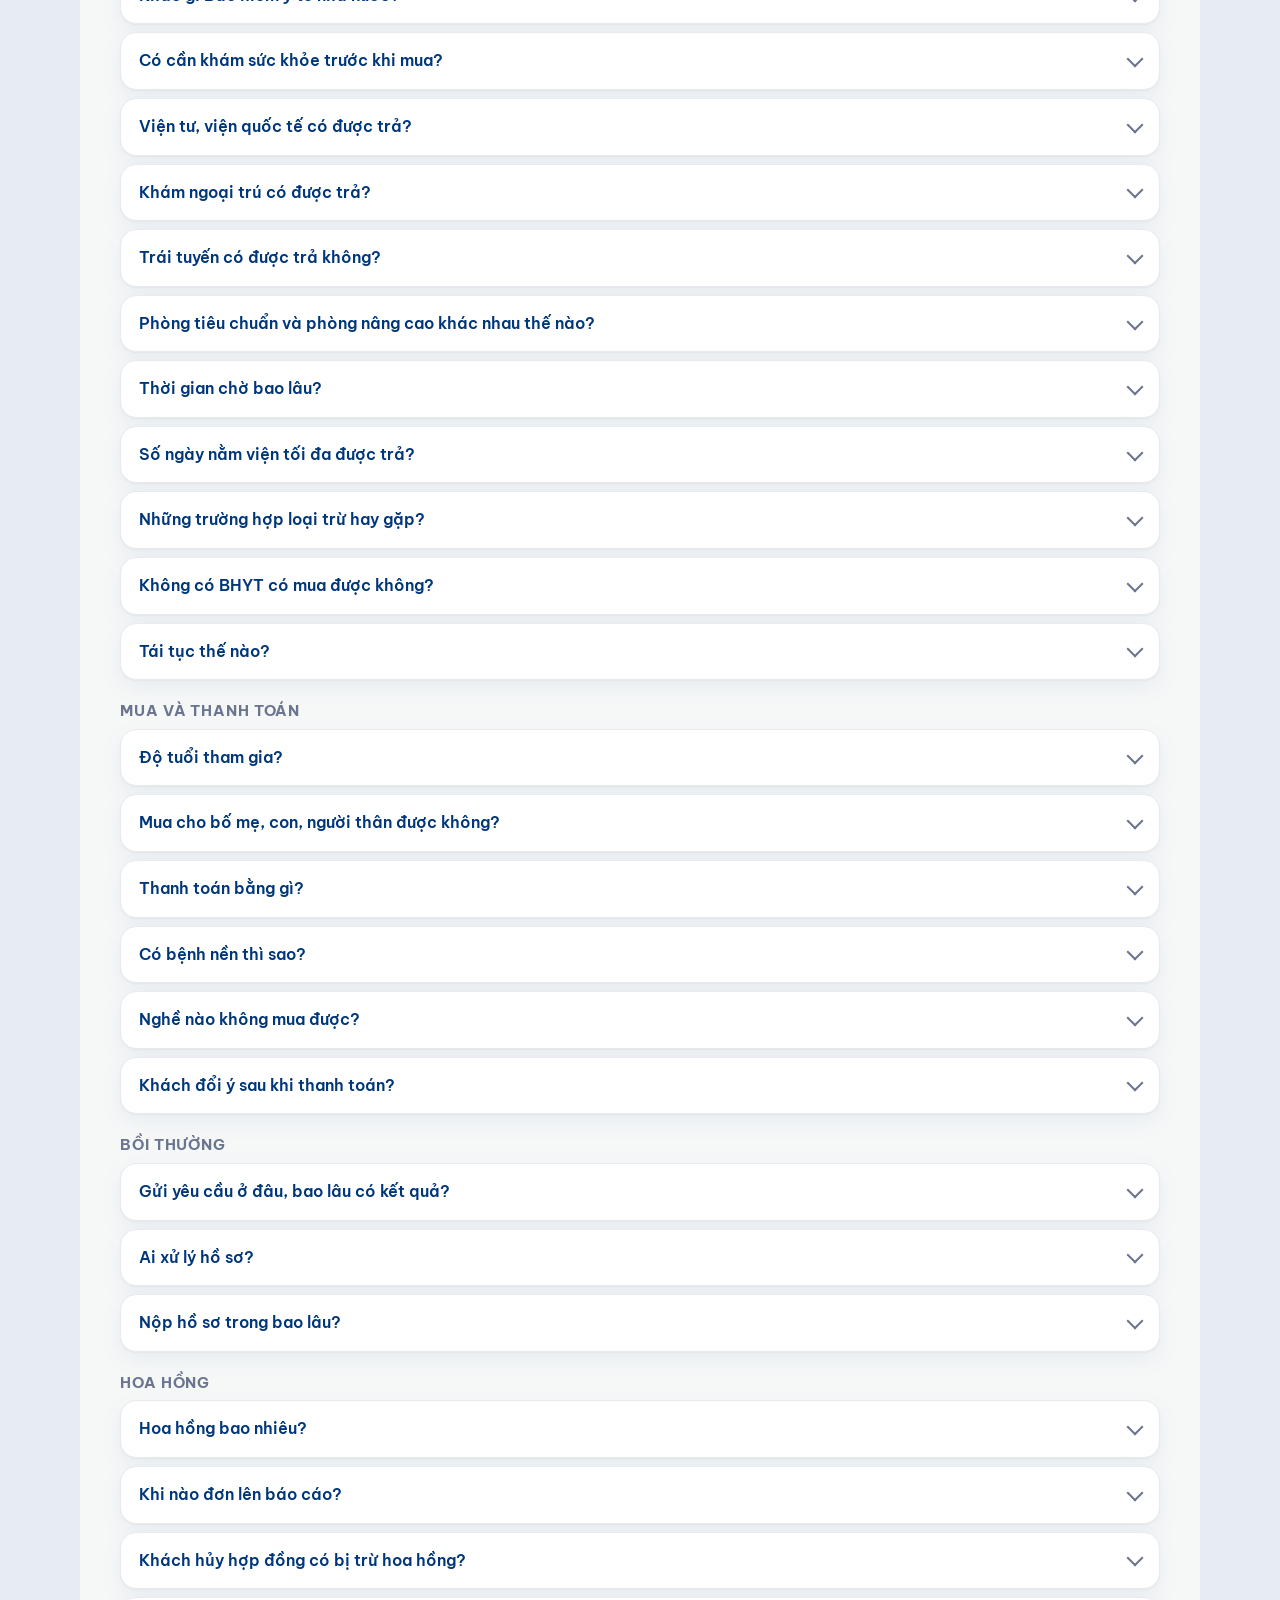
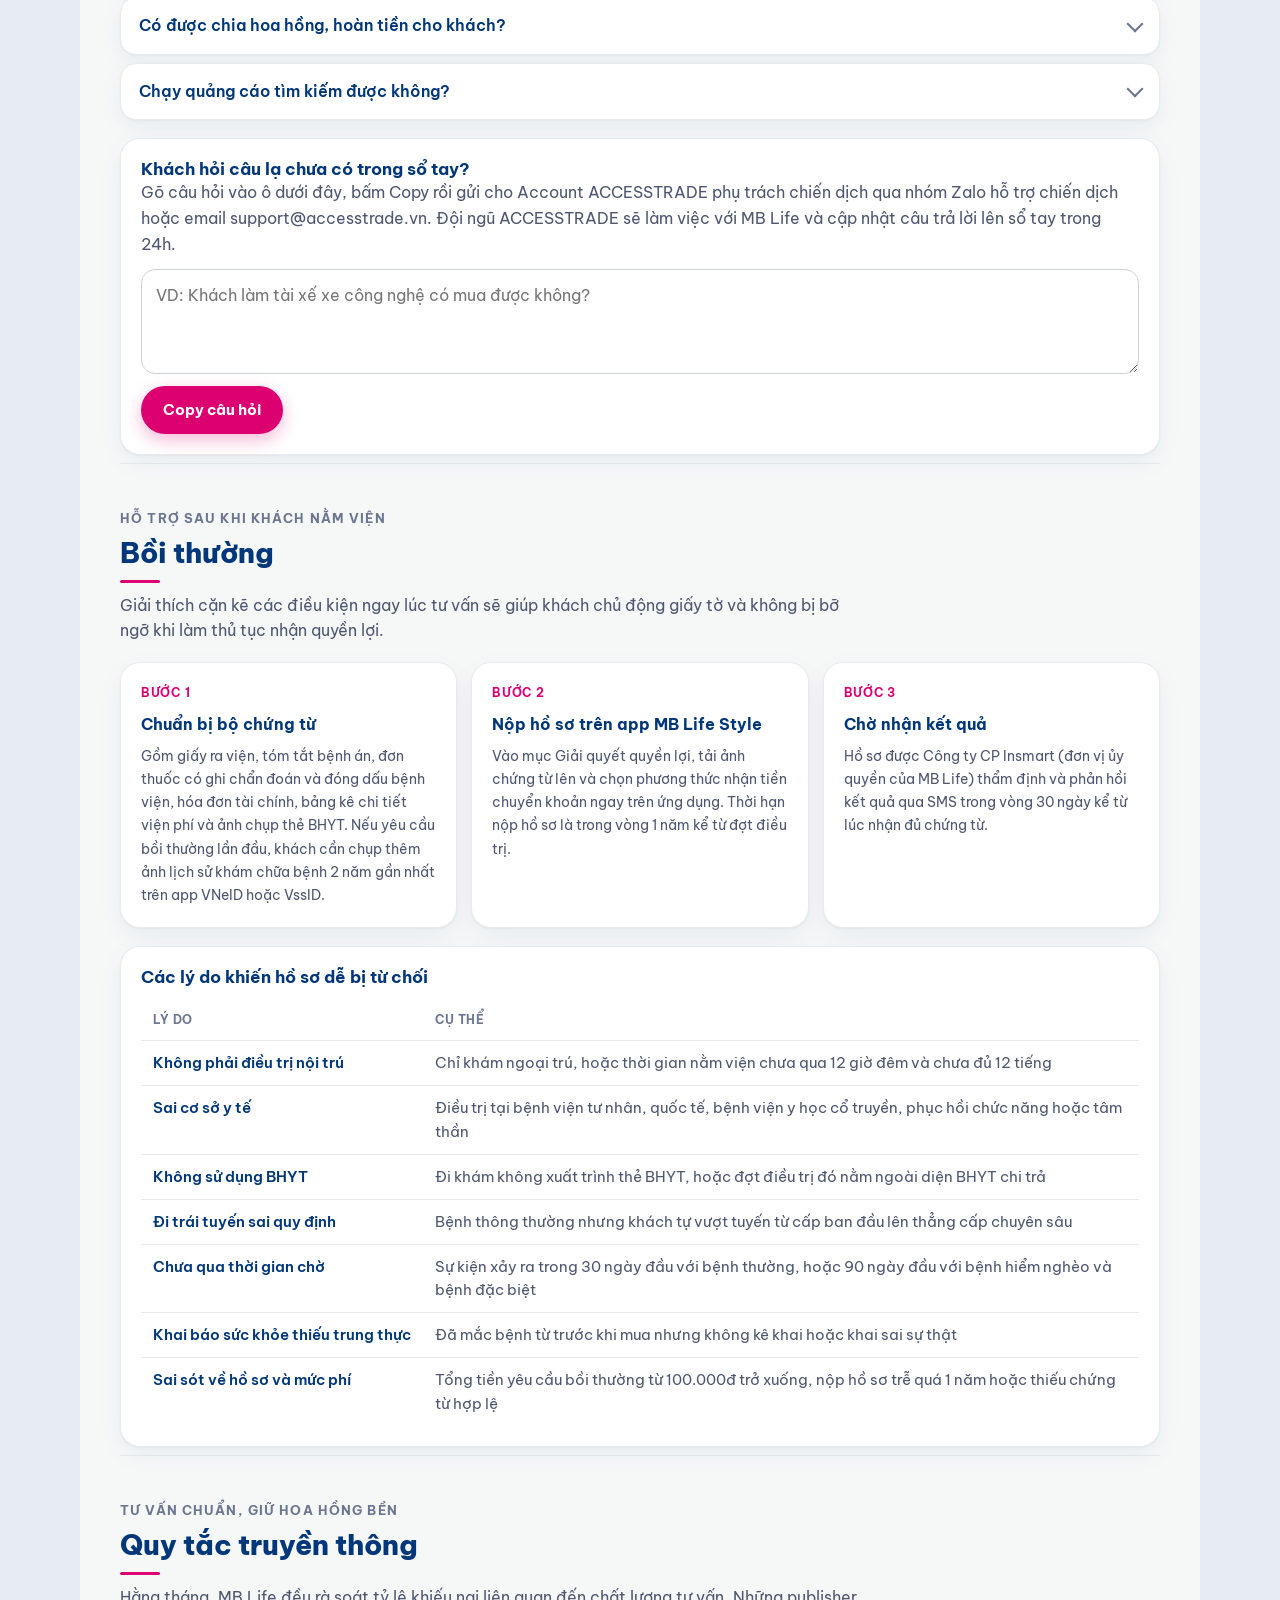
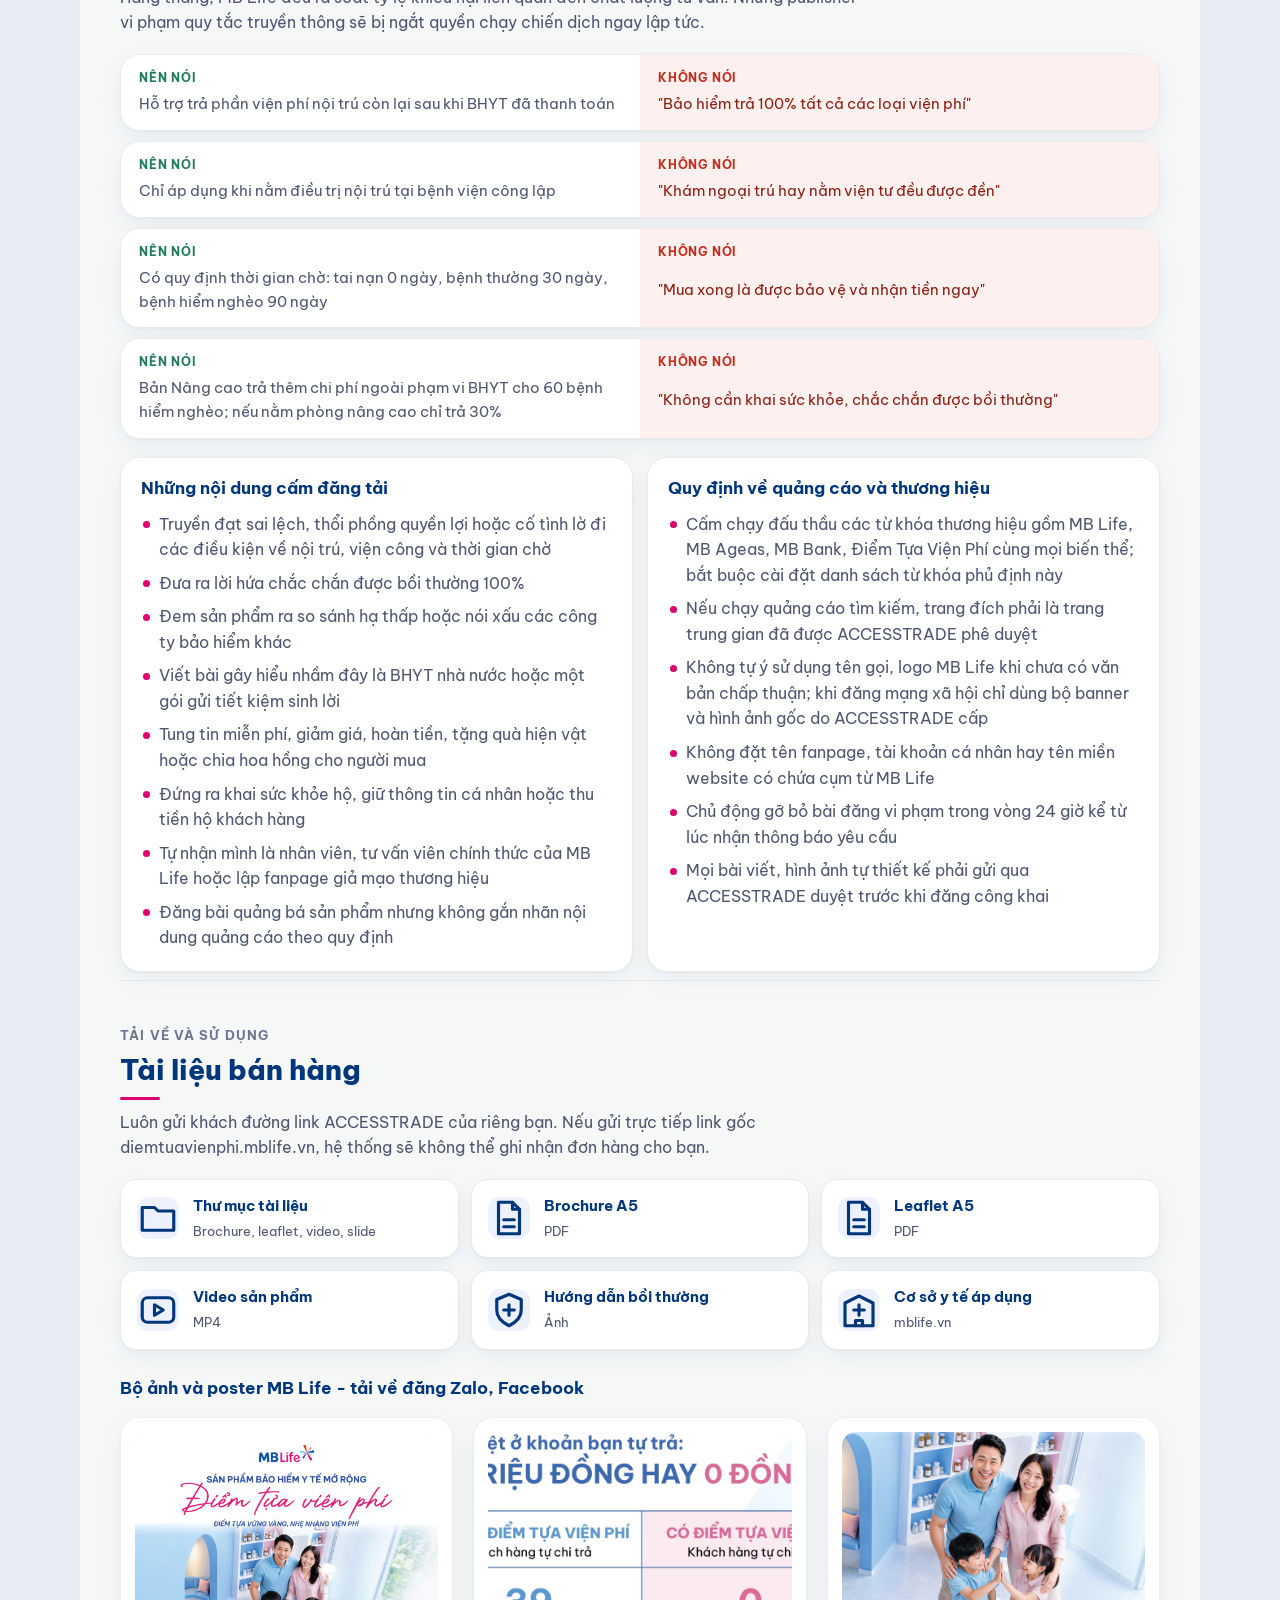
==== commit 213b2c27: "Sửa nốt ghi chú eKYC trẻ em còn sót trong index.html Khối "Lưu ý khi mua cho người nhà" ở section mu" ====
--- a/index.html
+++ b/index.html
@@ -222,7 +222,7 @@
     </div>
     <div class="card note">
       <h3>Lưu ý khi mua cho người nhà</h3>
-      <p>Quy tắc sản phẩm cho phép người mua khác với người được bảo hiểm, chẳng hạn bố mẹ đứng tên mua cho con từ 6-17 tuổi. Tuy nhiên, luồng đăng ký online bắt buộc quét khuôn mặt xác thực của cả hai người, nên người mua và người được bảo hiểm cần ngồi cạnh nhau khi thao tác. Nếu hai người đang ở xa nhau, mỗi người tự đăng ký trên máy riêng sẽ thuận tiện hơn.</p>
+      <p>Quy tắc sản phẩm cho phép người mua khác với người được bảo hiểm, chẳng hạn bố mẹ đứng tên mua cho con từ 6-17 tuổi. Luồng đăng ký online chỉ bắt buộc quét khuôn mặt xác thực với người từ 18 tuổi trở lên, nên nếu mua cho bố mẹ thì hai người cần ngồi cạnh nhau khi thao tác. Nếu mua cho con từ 6-17 tuổi thì không cần quét khuôn mặt của con, chỉ cần tải ảnh CCCD hoặc giấy khai sinh.</p>
     </div>
   </section>
 
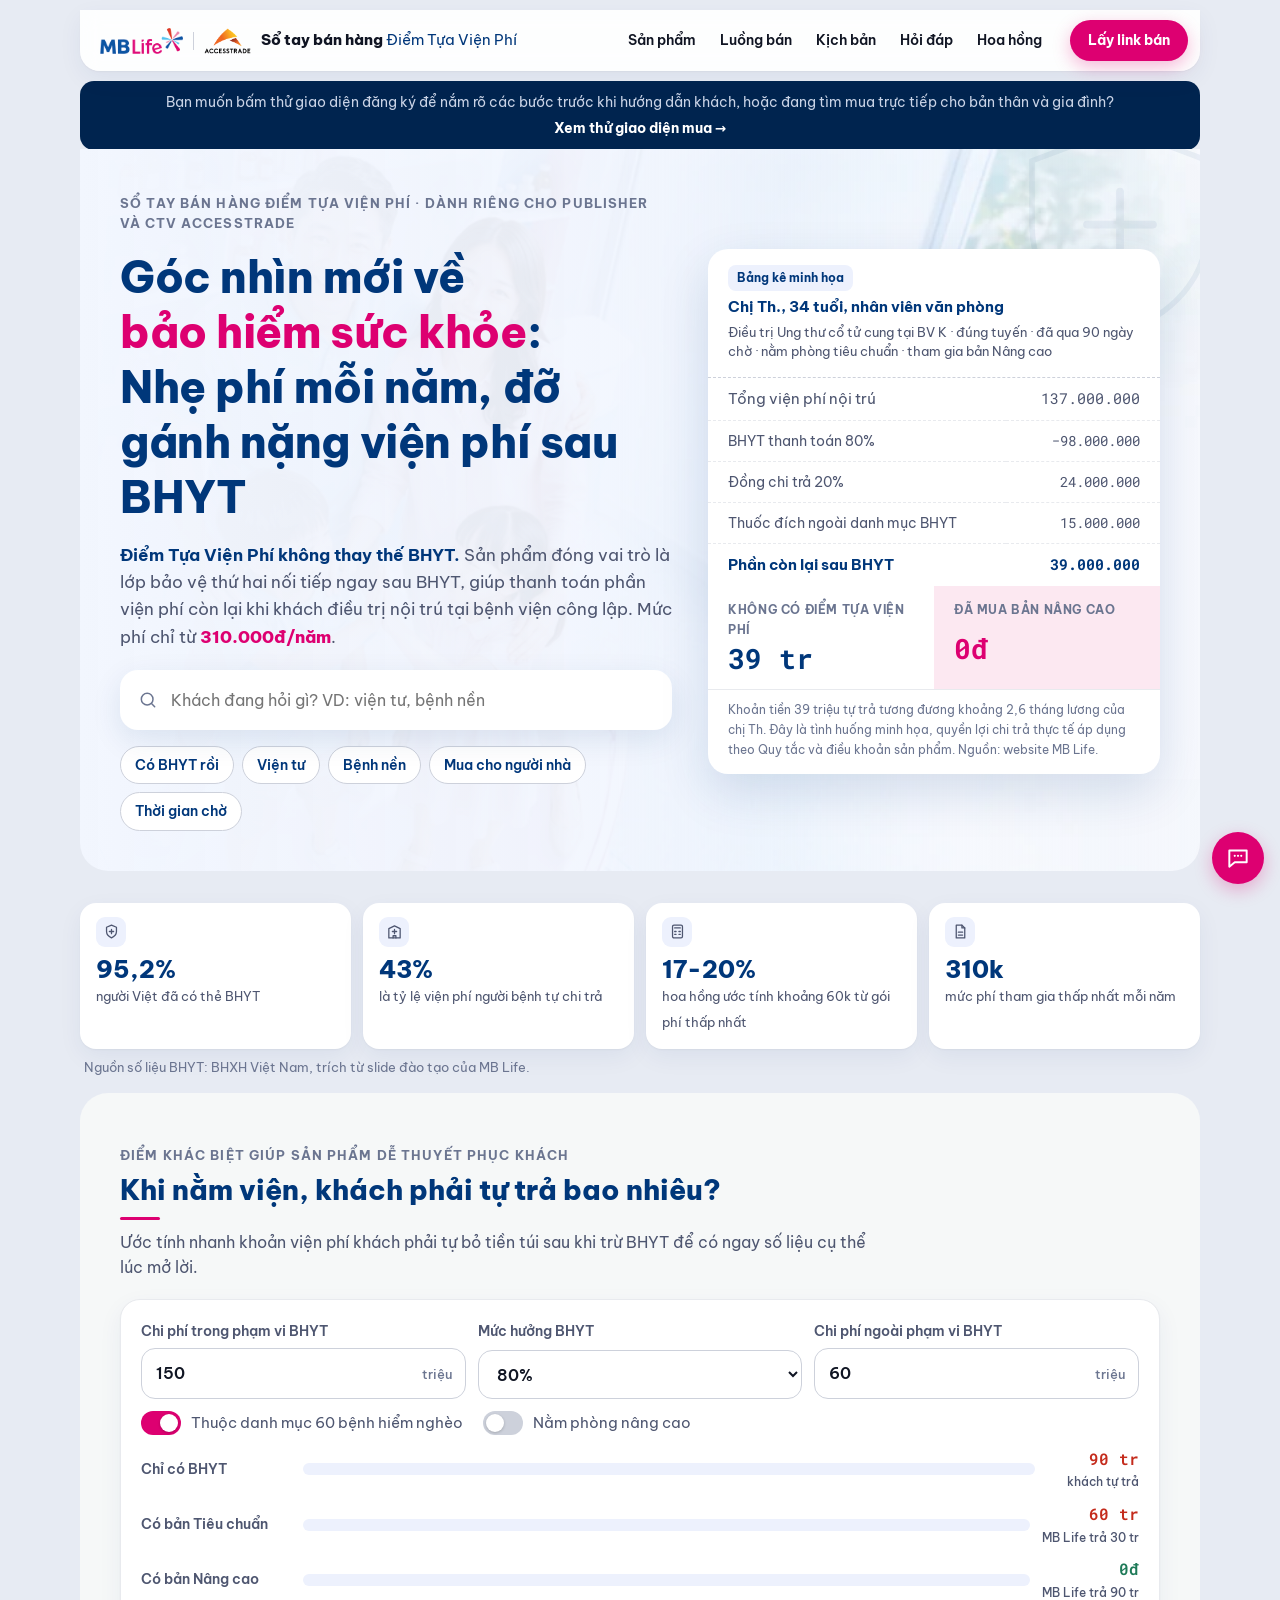
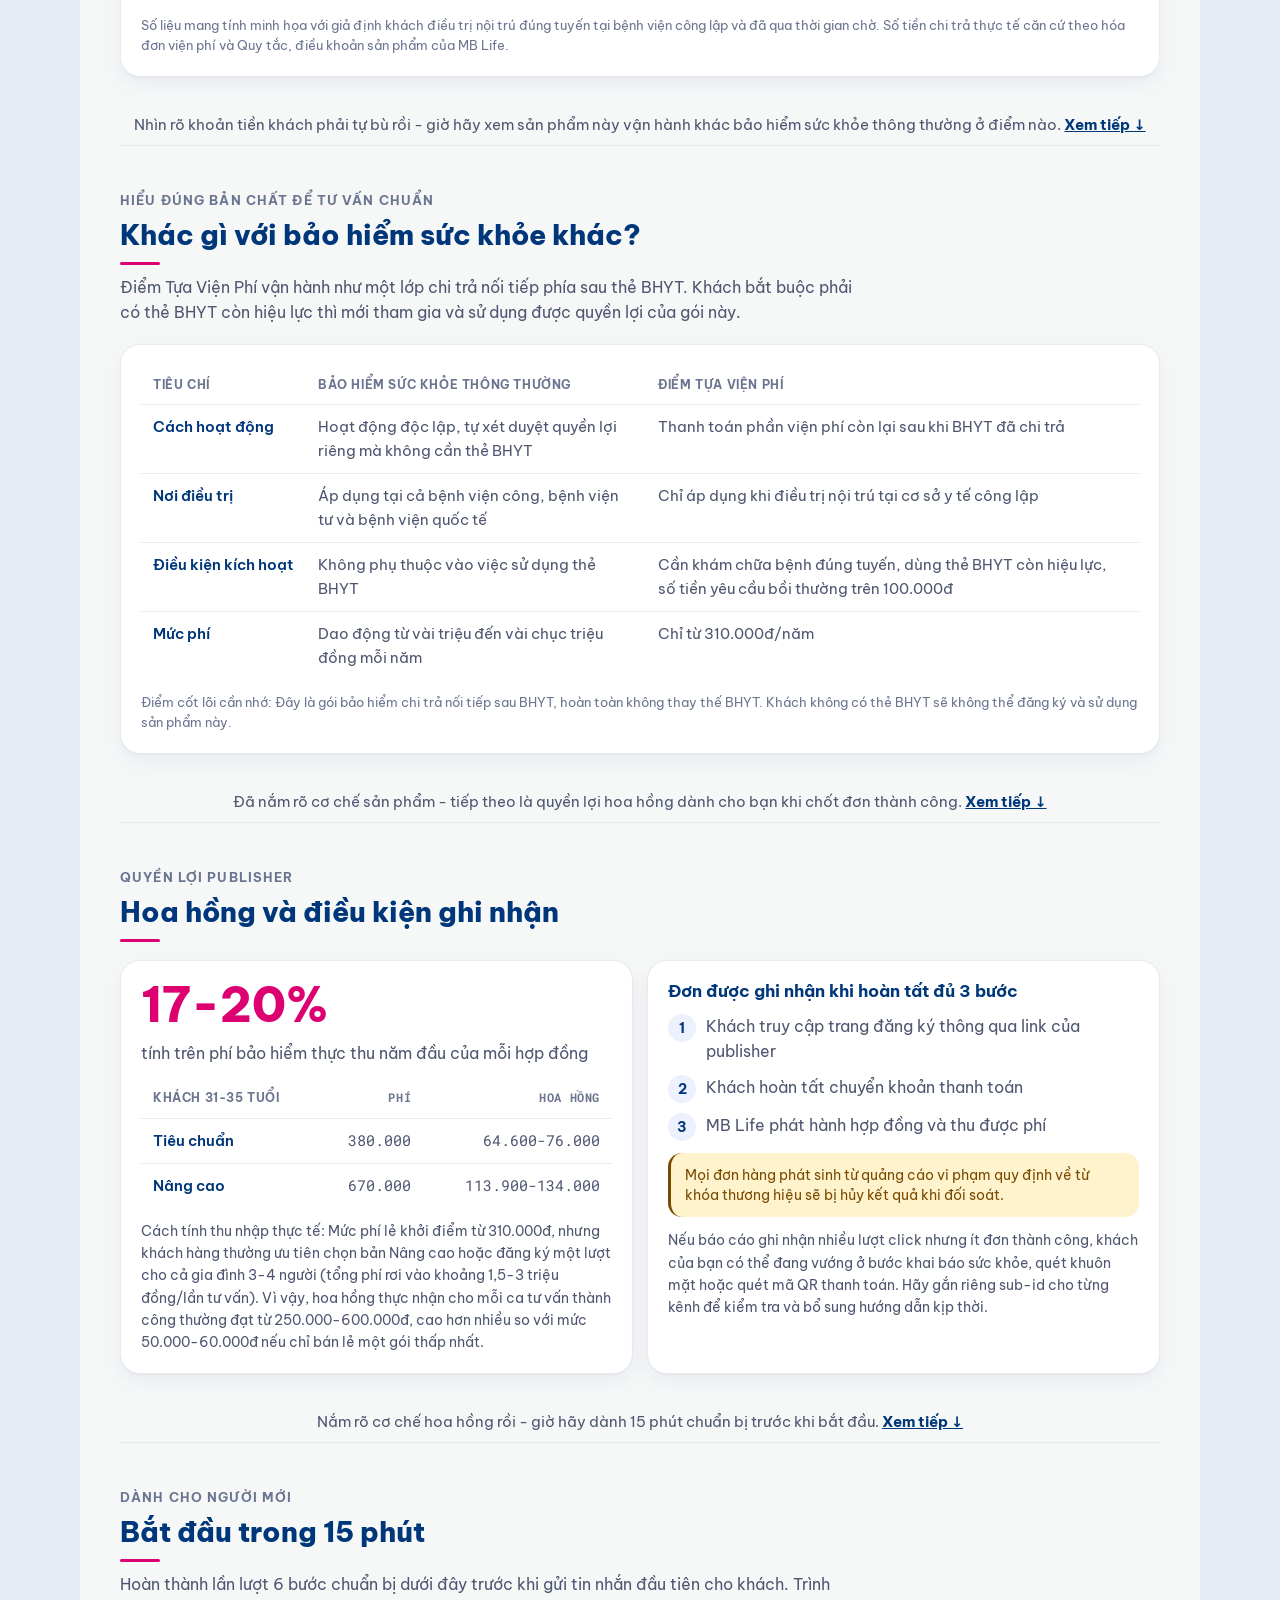
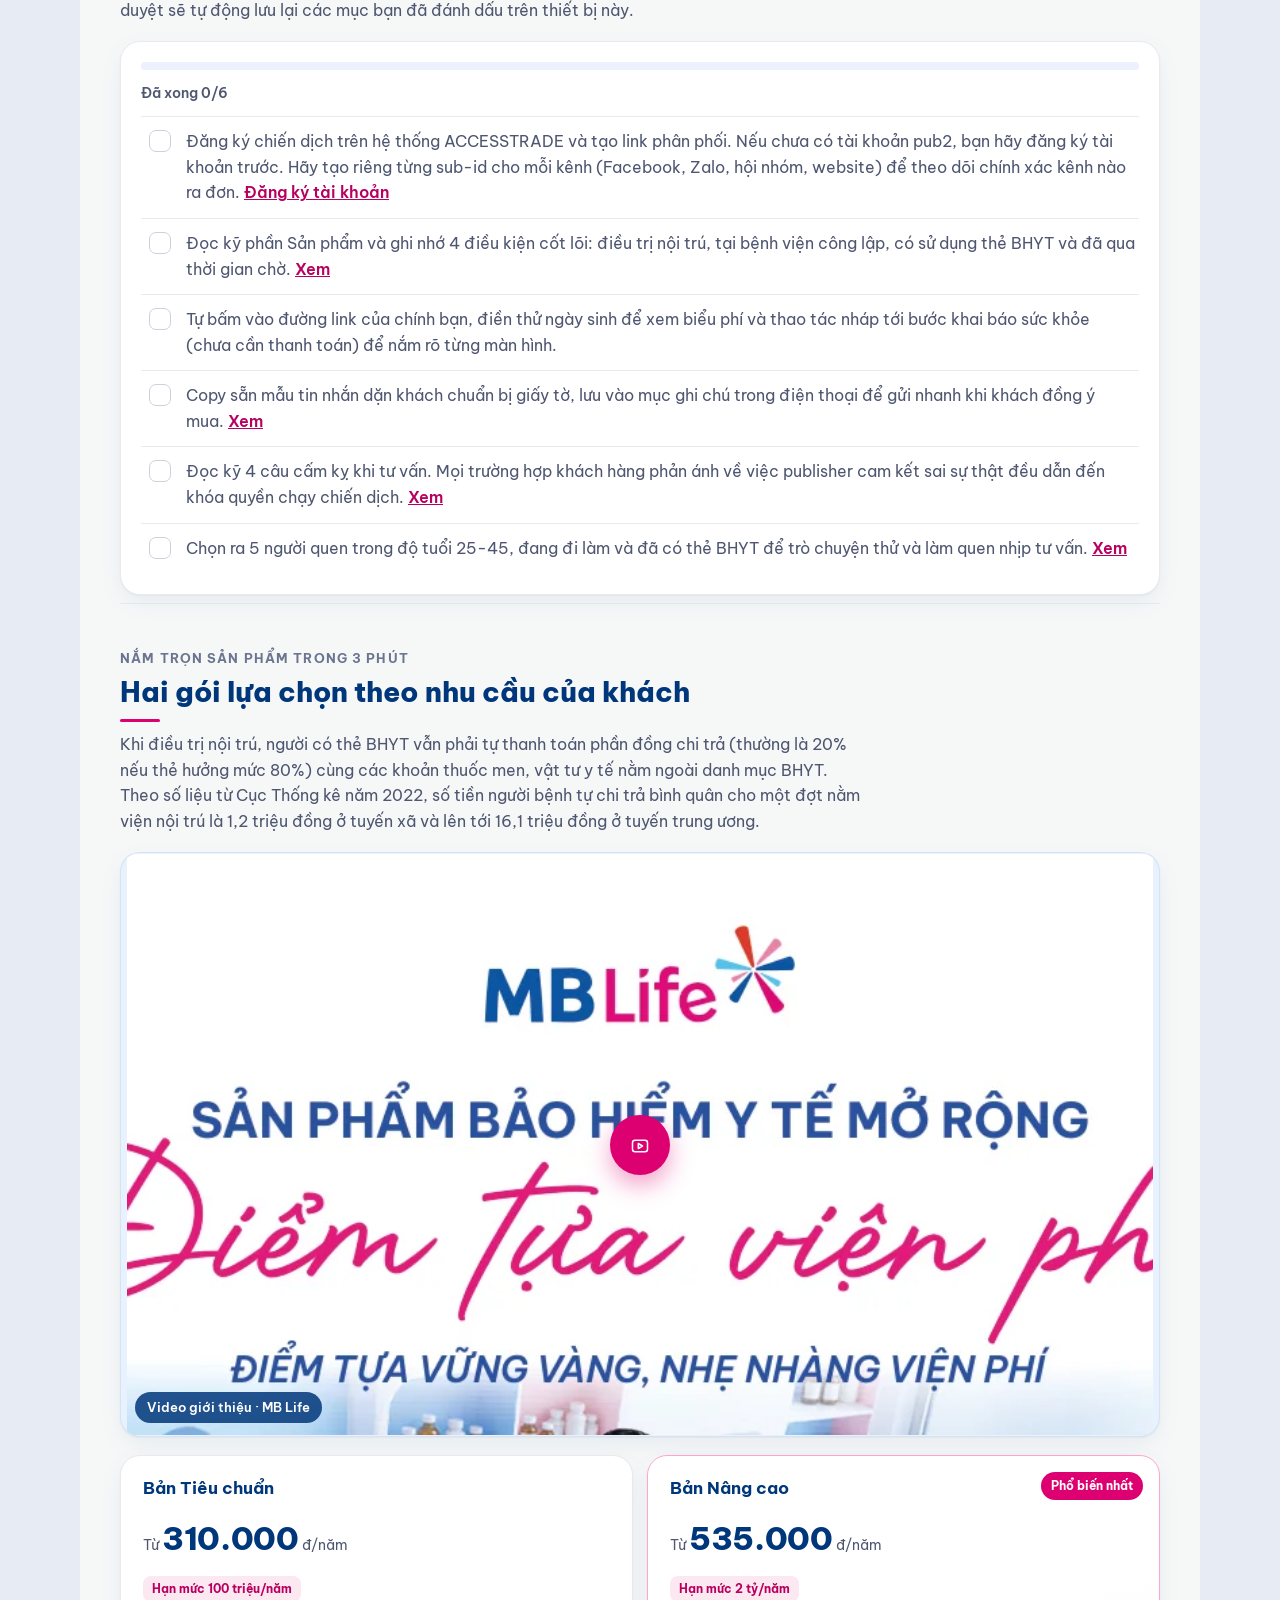
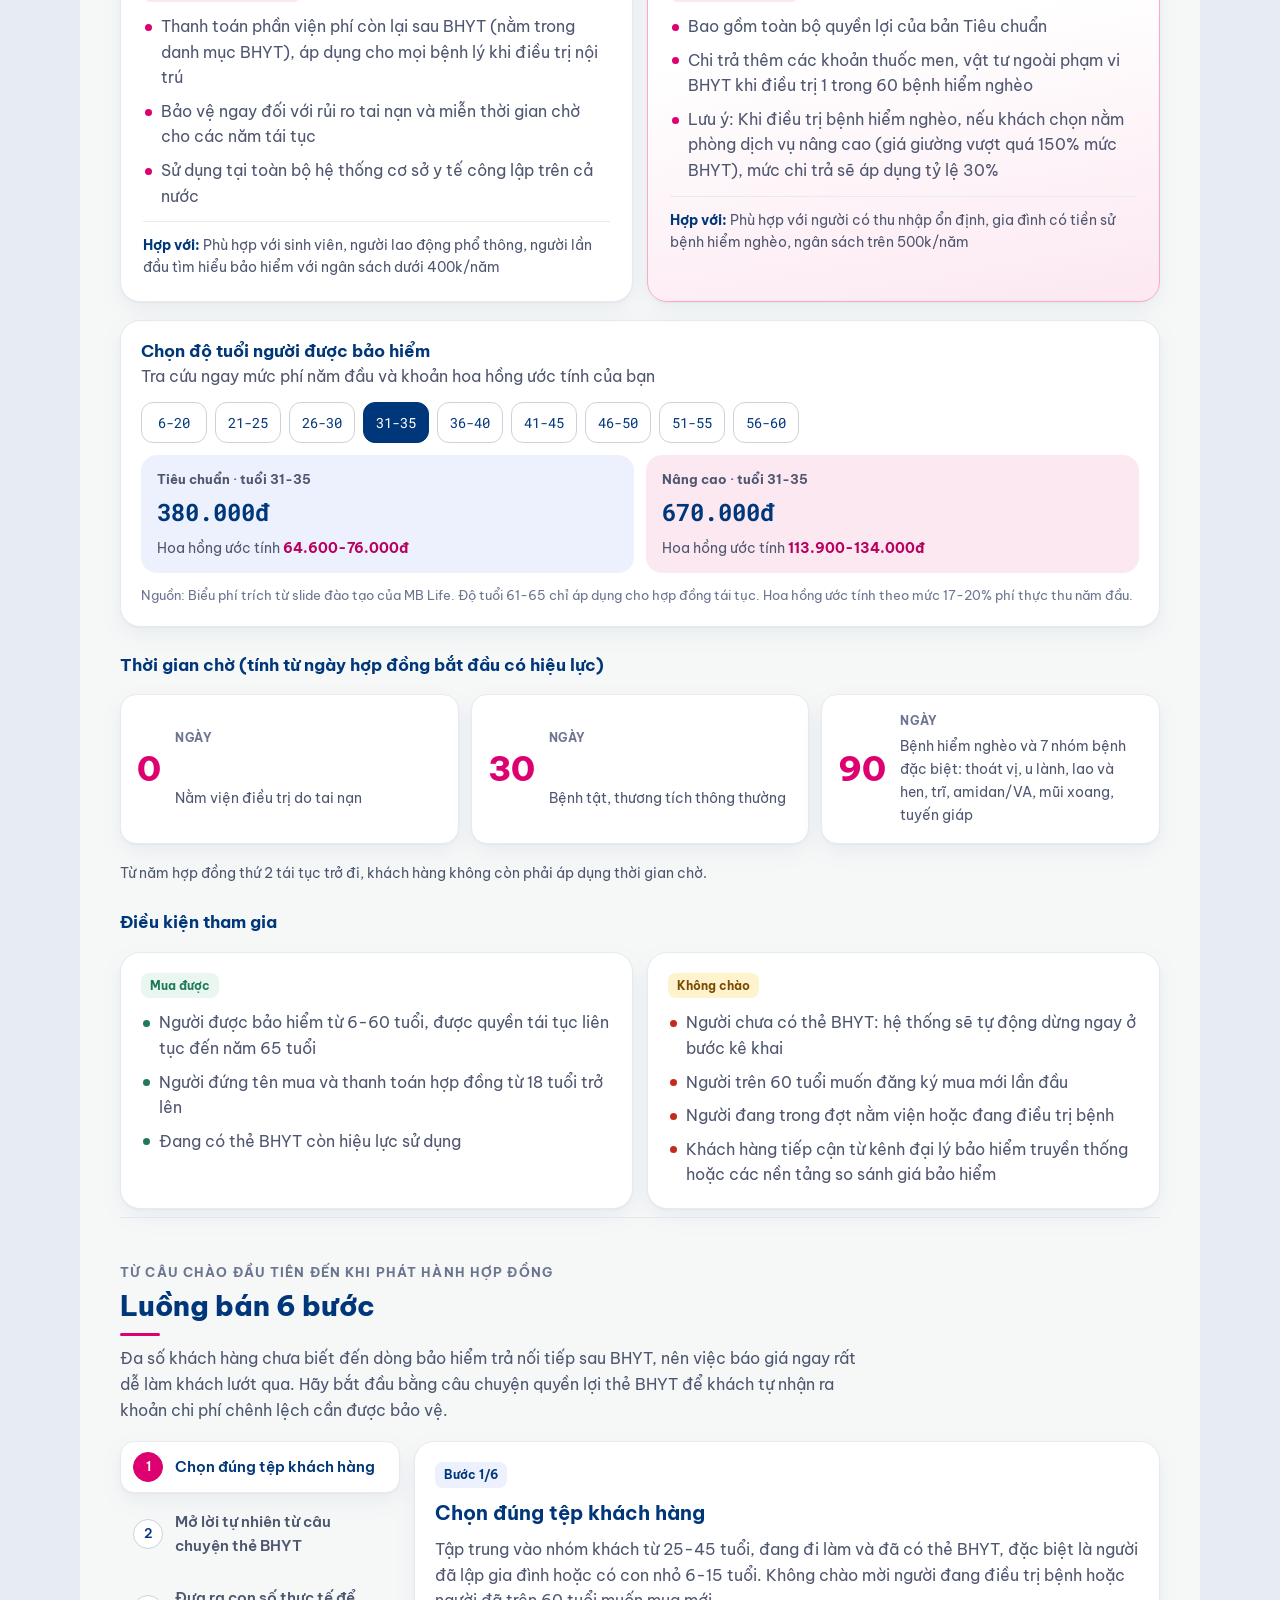
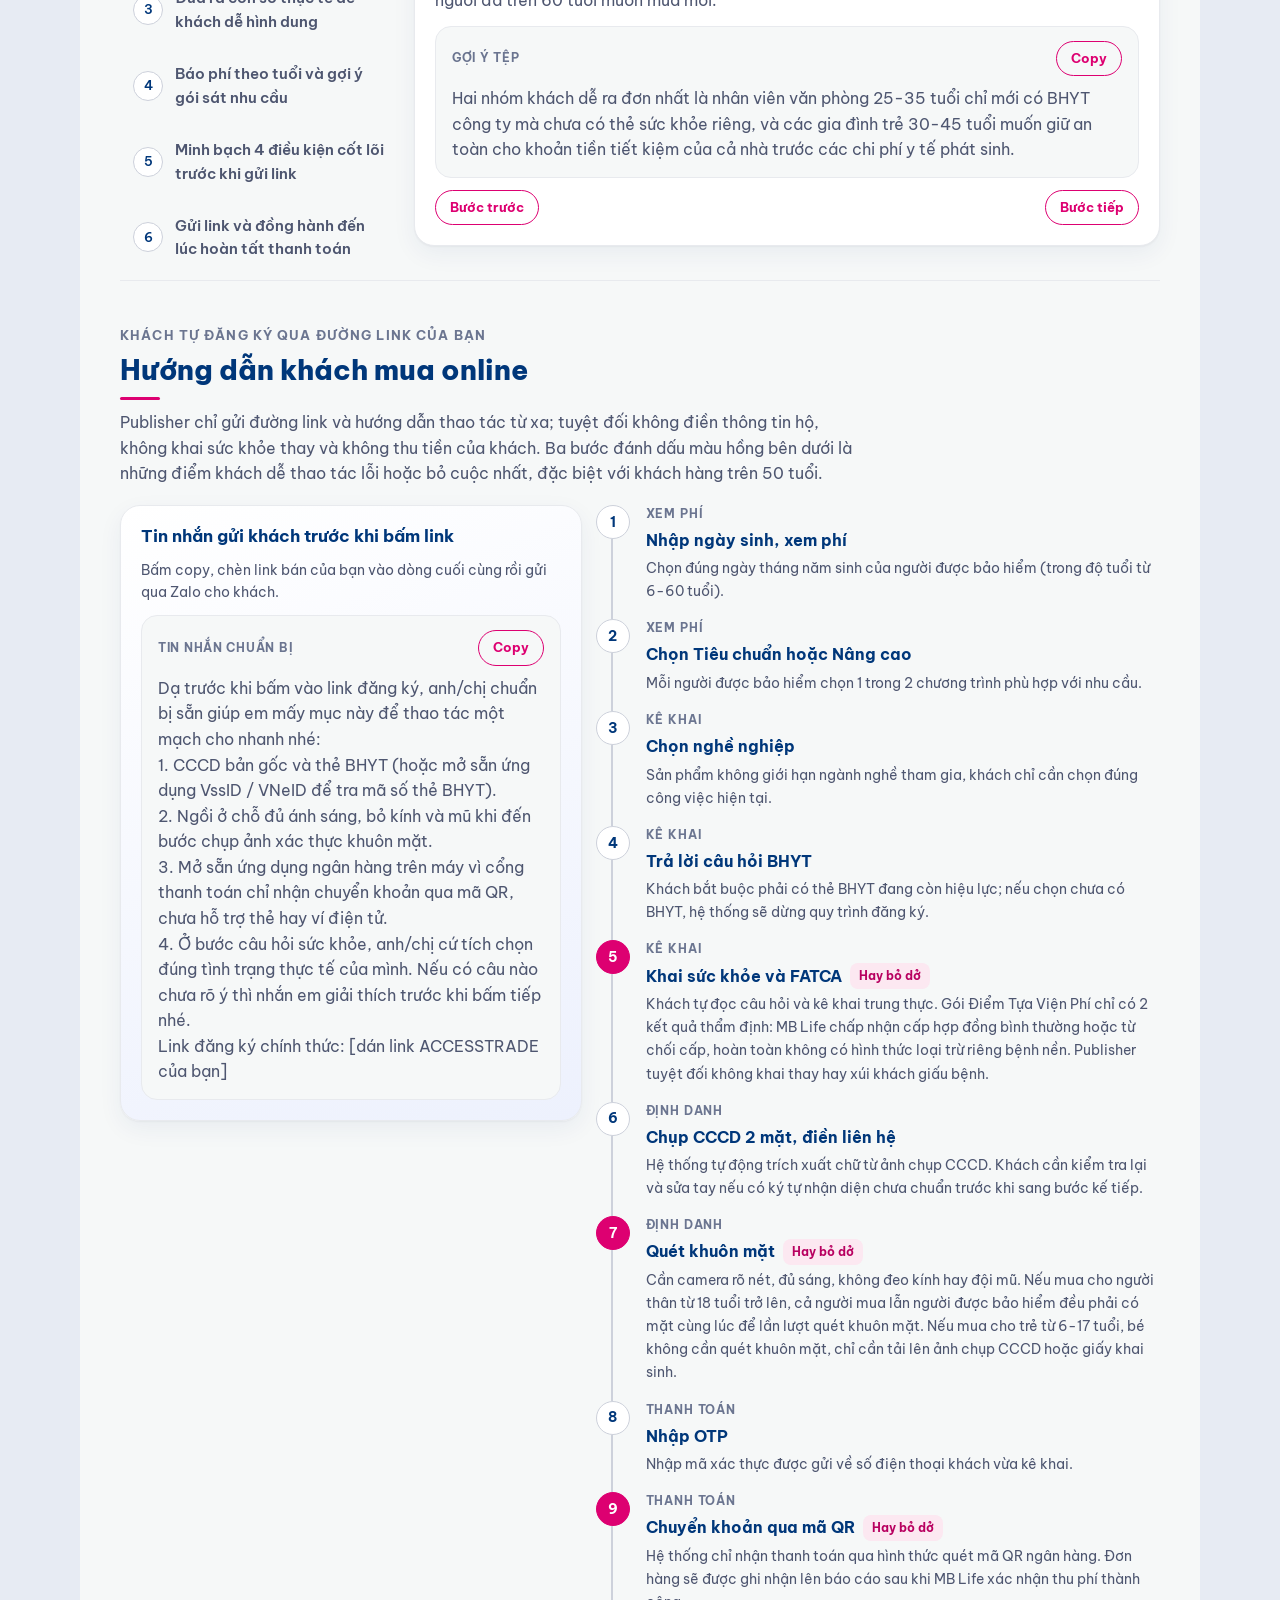
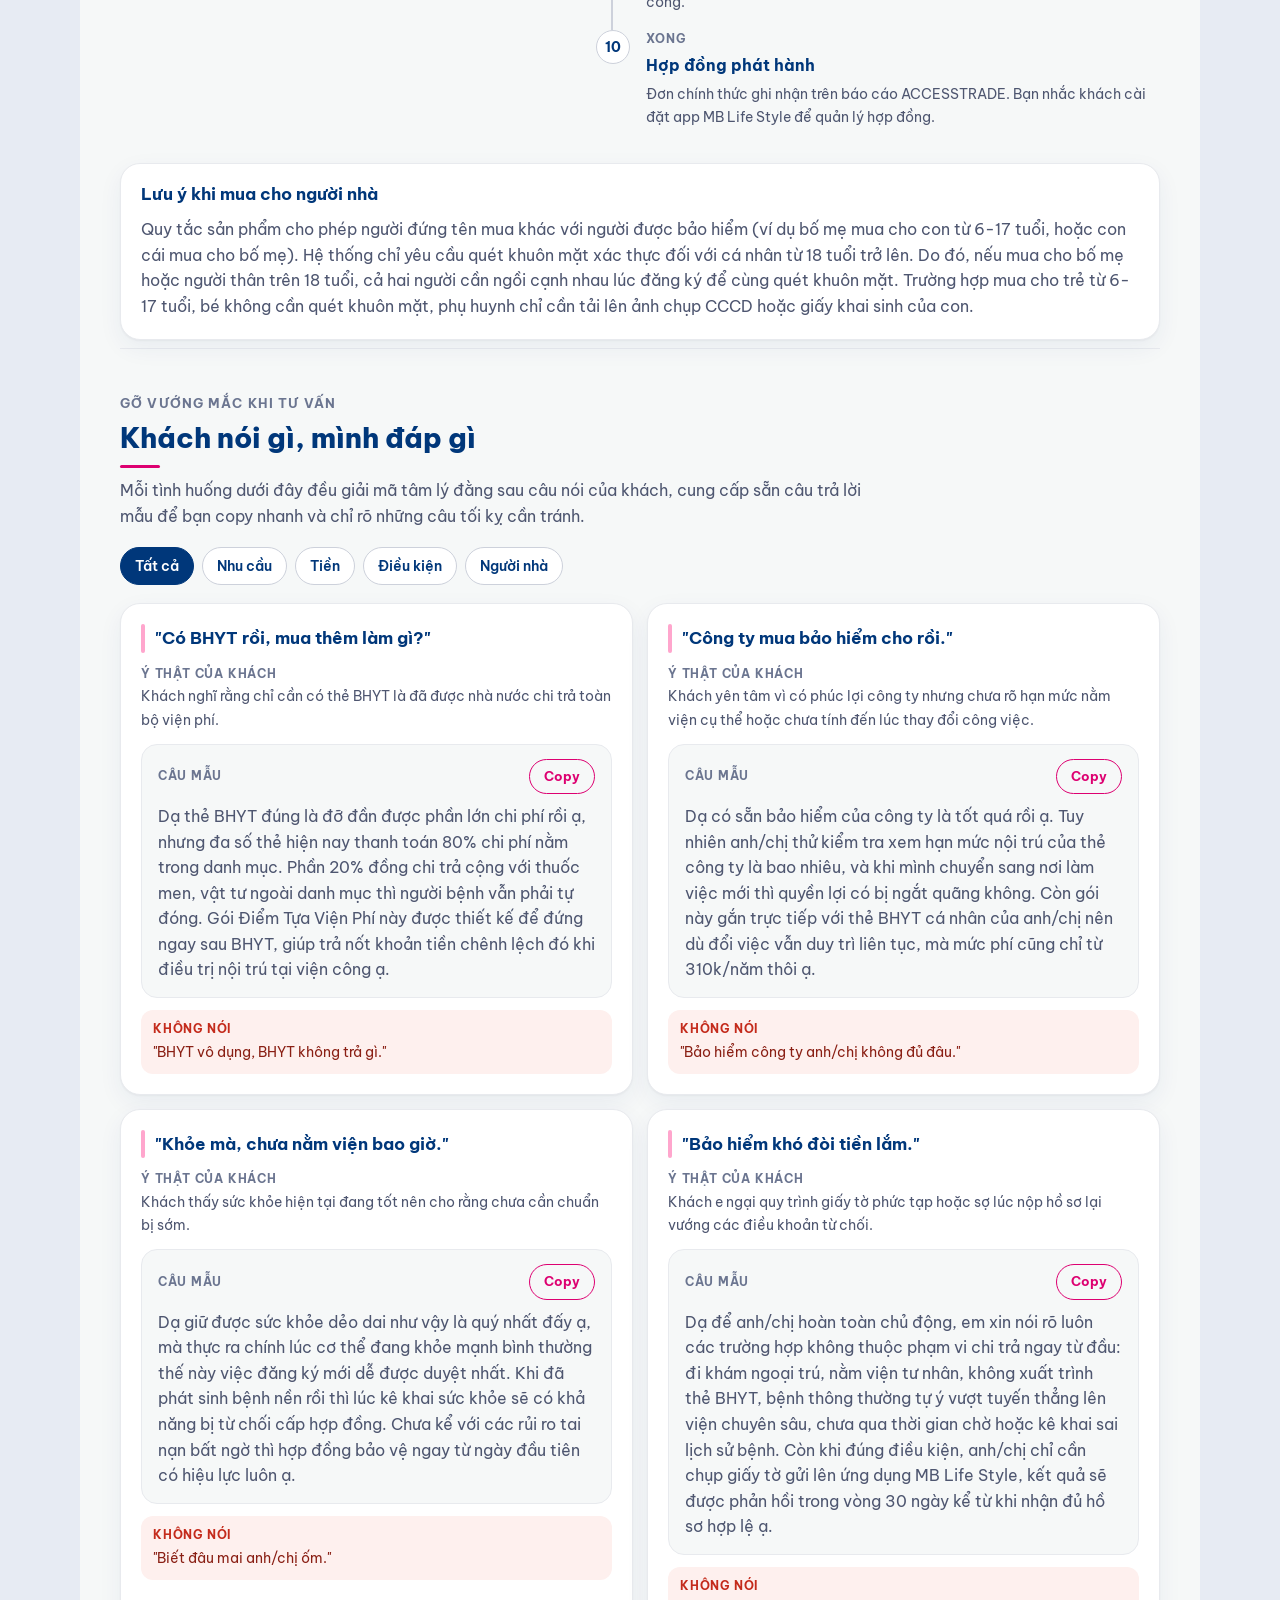
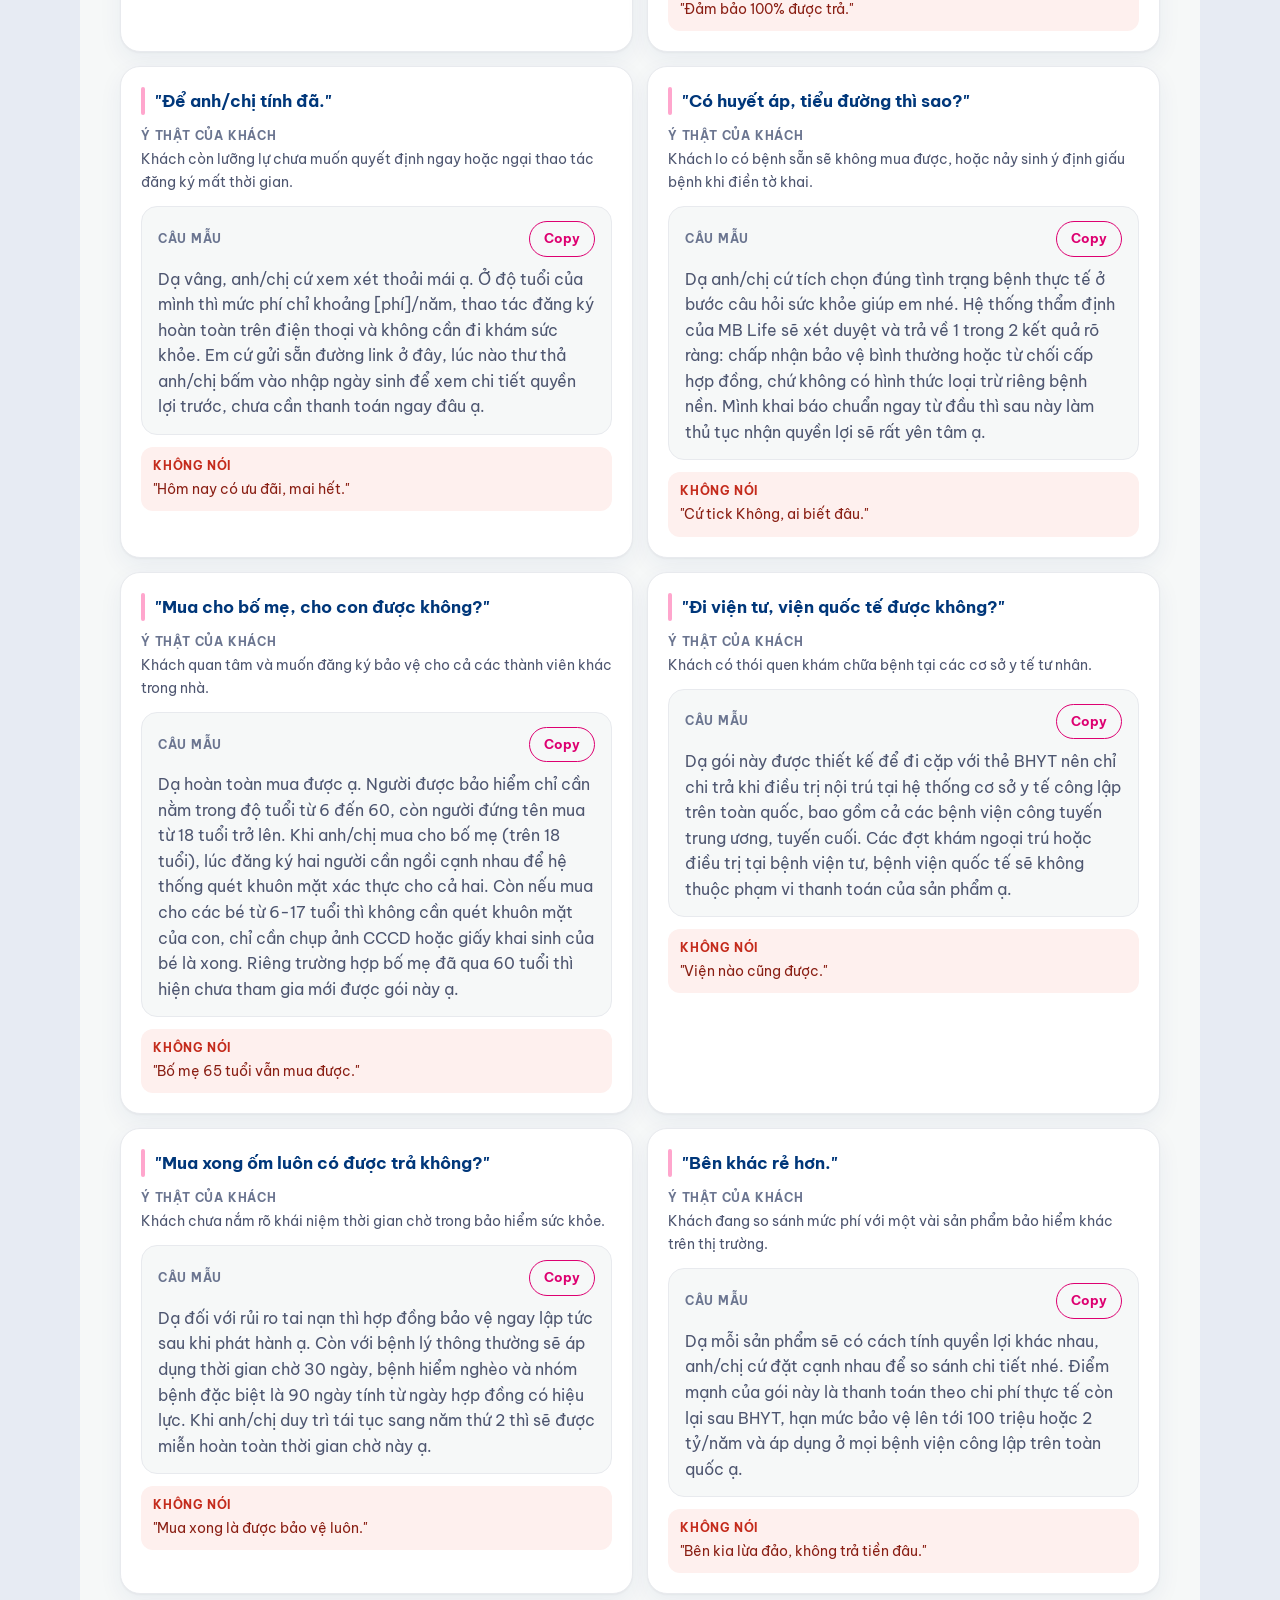
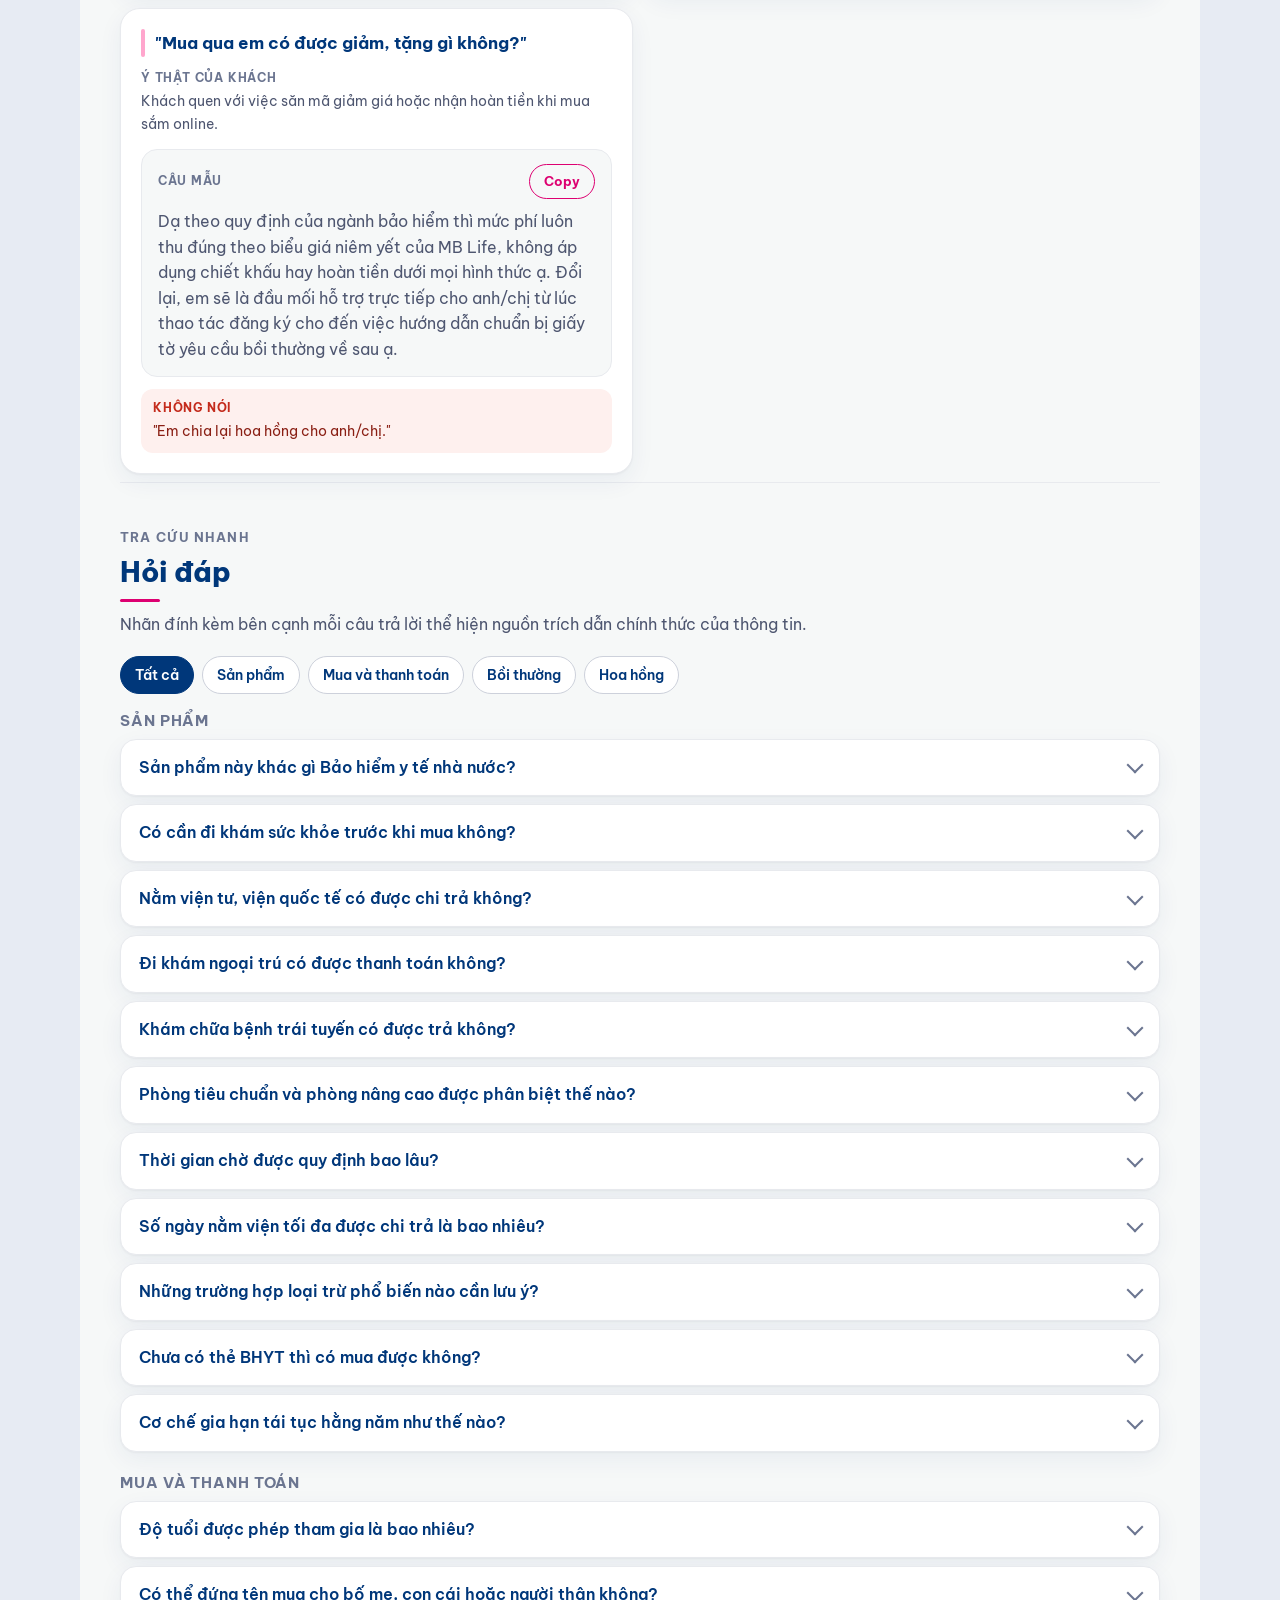
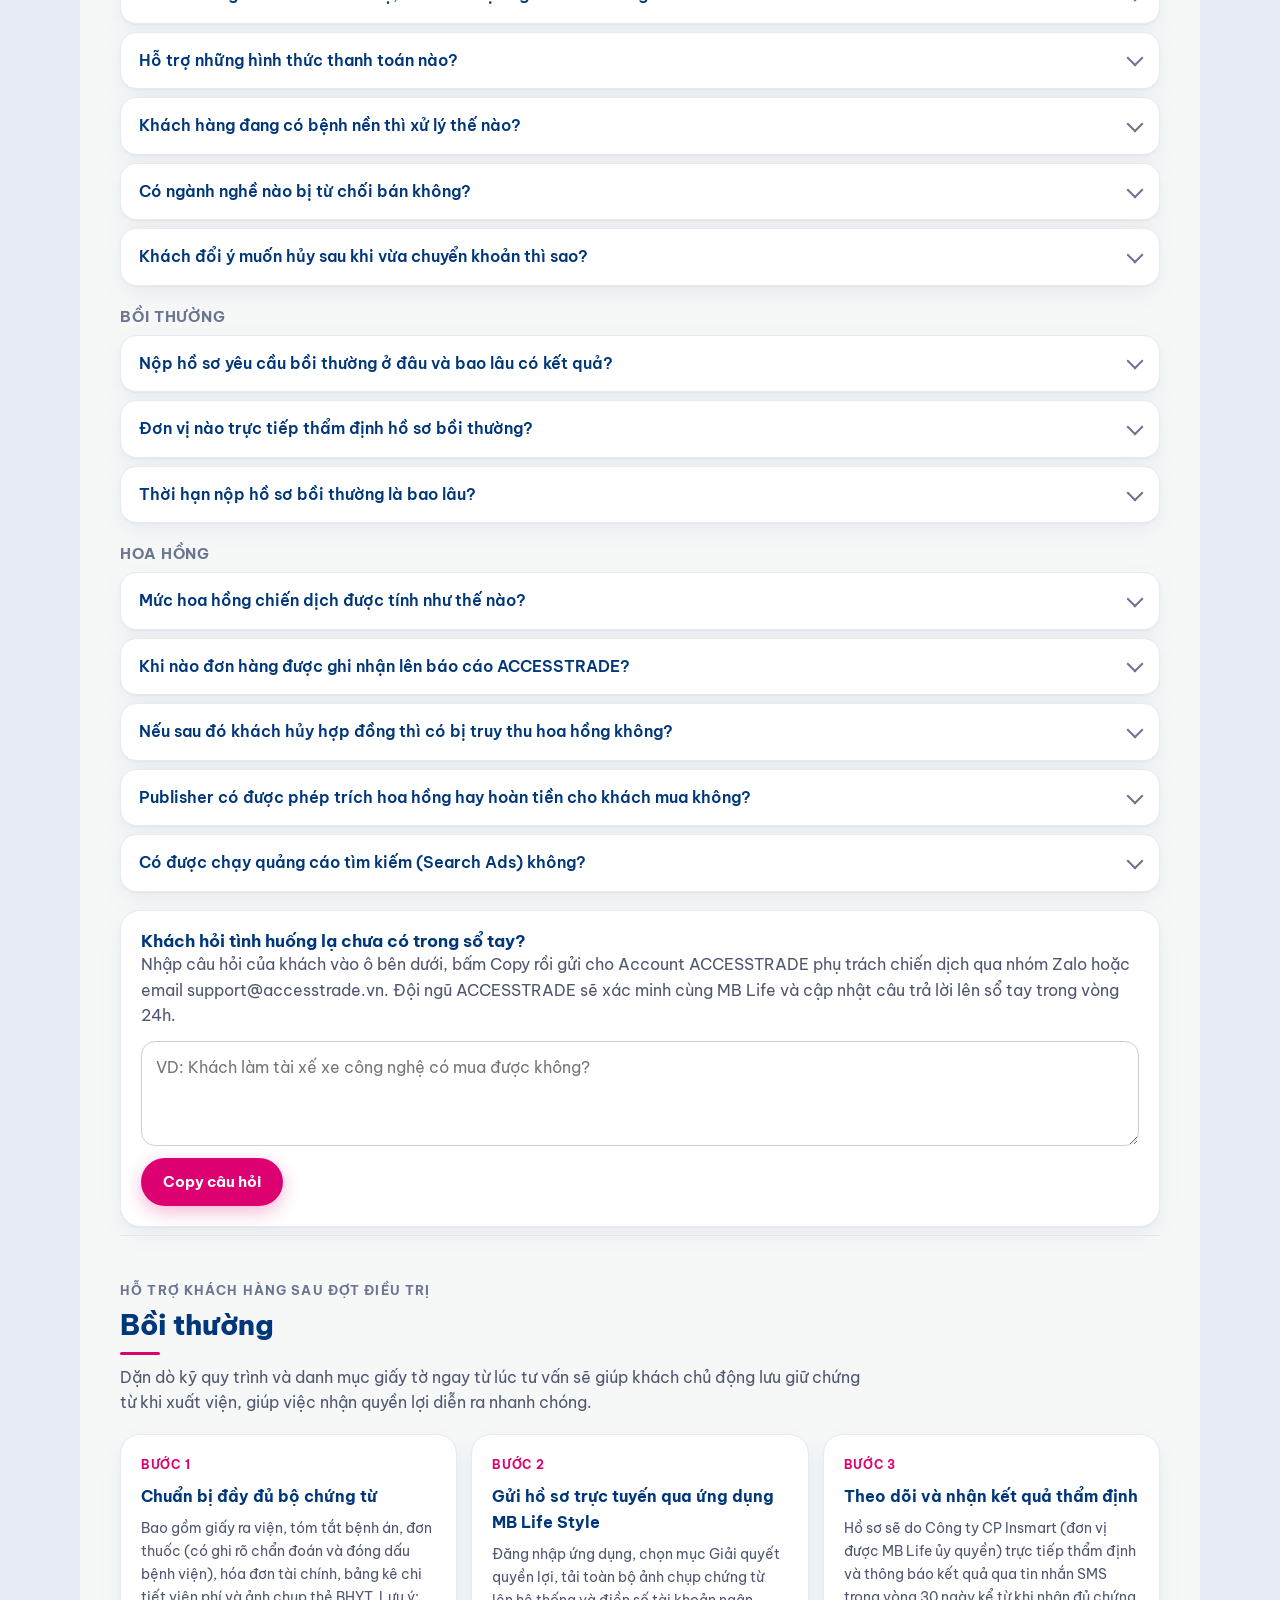
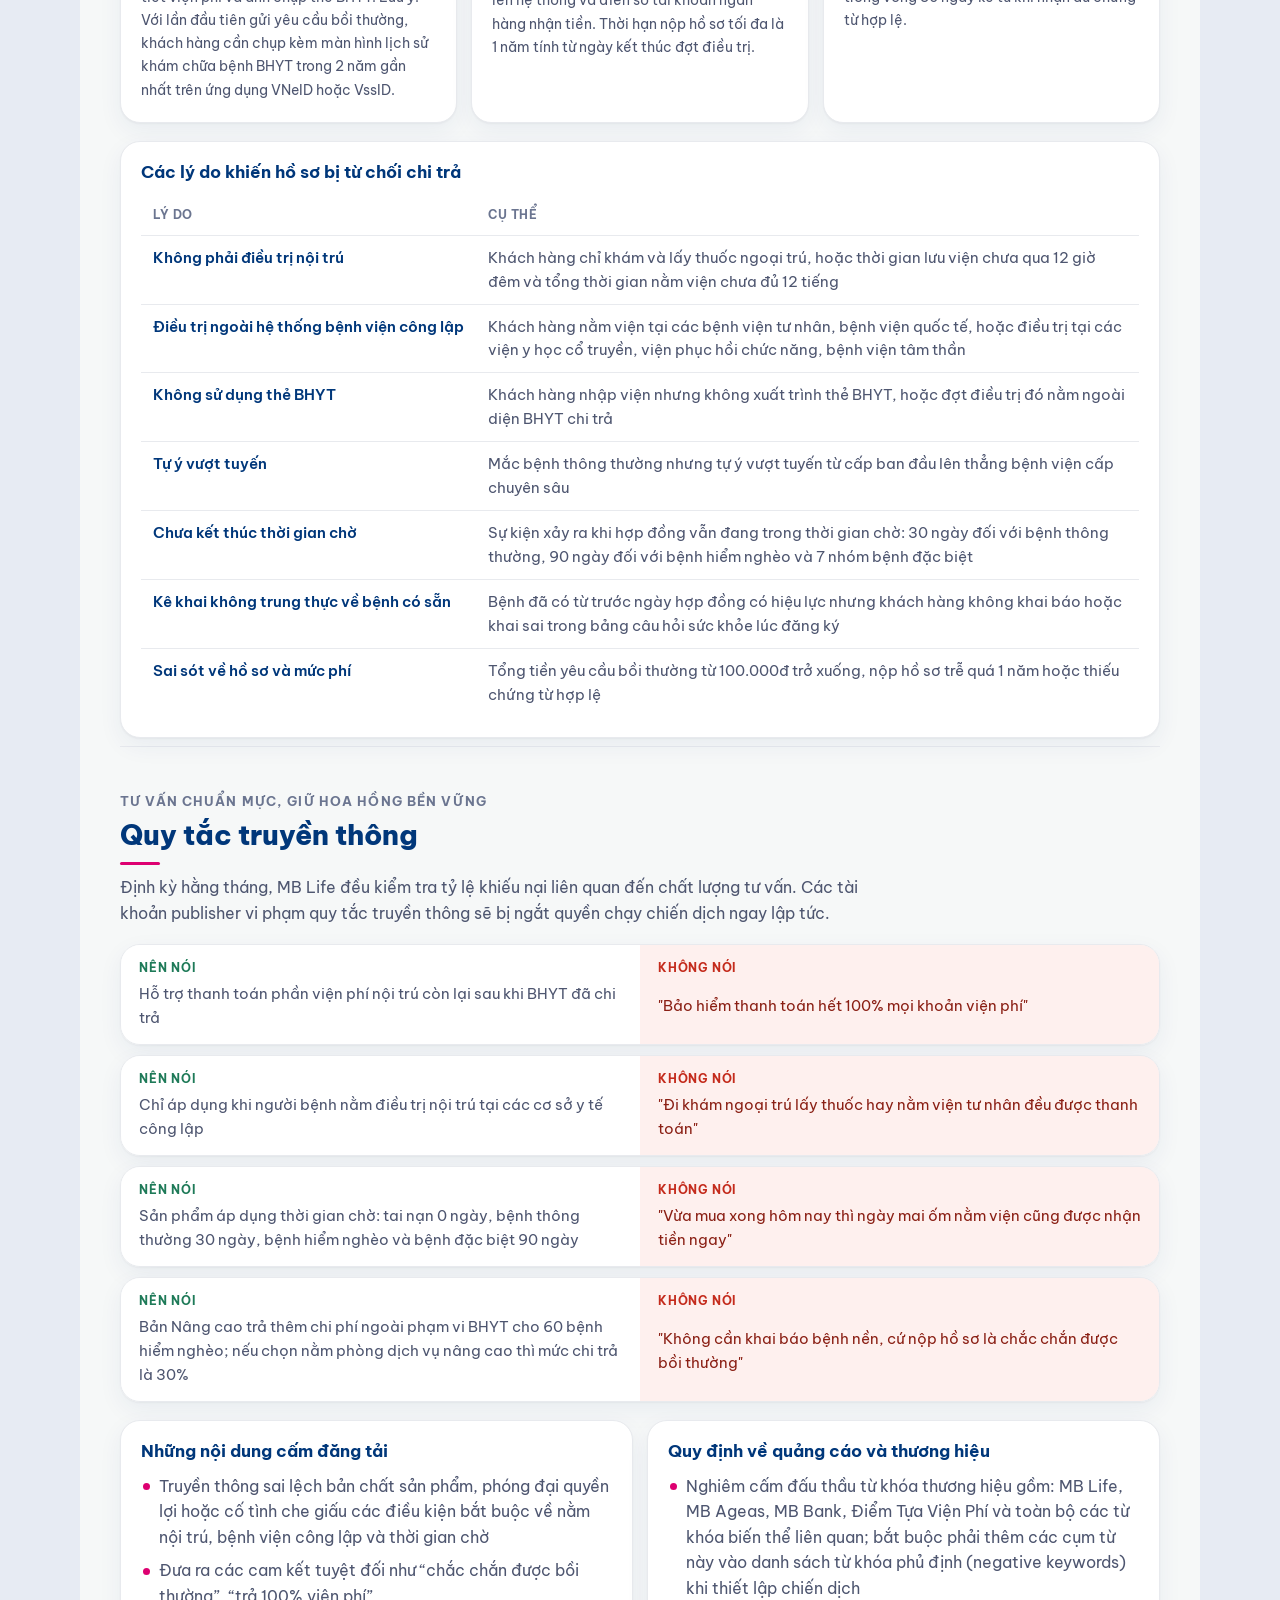
==== commit cdd5d2cf: "Áp dụng bản biên tập câu chữ 18/11, giữ nguyên số liệu và điều kiện Thay câu chữ ở index.html và dat" ====
--- a/index.html
+++ b/index.html
@@ -4,7 +4,7 @@
 <meta charset="utf-8">
 <meta name="viewport" content="width=device-width, initial-scale=1, viewport-fit=cover">
 <title>Sổ tay bán hàng Điểm Tựa Viện Phí</title>
-<meta name="description" content="Cẩm nang dành cho publisher và CTV ACCESSTRADE bán bảo hiểm Điểm Tựa Viện Phí: từ cách chào khách, hướng dẫn mua online, xử lý từ chối đến quy tắc truyền thông và tài liệu bán hàng.">
+<meta name="description" content="Cẩm nang dành riêng cho publisher và CTV ACCESSTRADE khi triển khai chiến dịch Điểm Tựa Viện Phí: từ kịch bản mở lời, hướng dẫn khách tự mua online, cách gỡ vướng mắc đến quy tắc truyền thông và kho tài liệu mẫu.">
 <meta name="robots" content="noindex, nofollow">
 <link rel="canonical" href="https://camnangdiemtuavienphi.accesstrade.work/">
 <link rel="icon" type="image/svg+xml" href="assets/img/favicon.svg">
@@ -14,7 +14,7 @@
 <meta property="og:type" content="website">
 <meta property="og:site_name" content="Sổ tay bán hàng Điểm Tựa Viện Phí">
 <meta property="og:title" content="Sổ tay bán hàng Điểm Tựa Viện Phí">
-<meta property="og:description" content="Cẩm nang dành cho publisher và CTV ACCESSTRADE bán bảo hiểm Điểm Tựa Viện Phí: từ cách chào khách, hướng dẫn mua online, xử lý từ chối đến quy tắc truyền thông và tài liệu bán hàng.">
+<meta property="og:description" content="Cẩm nang dành riêng cho publisher và CTV ACCESSTRADE khi triển khai chiến dịch Điểm Tựa Viện Phí: từ kịch bản mở lời, hướng dẫn khách tự mua online, cách gỡ vướng mắc đến quy tắc truyền thông và kho tài liệu mẫu.">
 <meta property="og:image" content="https://camnangdiemtuavienphi.accesstrade.work/assets/img/kit-cover-fb.png">
 <meta property="og:url" content="https://camnangdiemtuavienphi.accesstrade.work/">
 <meta name="twitter:card" content="summary_large_image">
@@ -52,7 +52,7 @@
 
 <div class="customer-notice">
   <div class="customer-notice__in">
-    <span>Bạn muốn tự trải nghiệm luồng mua thử trước khi tư vấn khách, hoặc chỉ muốn mua cho mình/người nhà?</span>
+    <span>Bạn muốn bấm thử giao diện đăng ký để nắm rõ các bước trước khi hướng dẫn khách, hoặc đang tìm mua trực tiếp cho bản thân và gia đình?</span>
     <a id="customer-buy-link" href="https://diemtuavienphi.mblife.vn/?utm_source=accesstrade&amp;aff_sid=H40JKAgyQbI6Zpn6OeeYlKCBXlcIYLc4IirgH21794554316&amp;atnct1=4ecb679fd35dcfd0f0894c399590be1a&amp;atnct2=H40JKAgyQbI6Zpn6OeeYlKCBXlcIYLc4IirgH21794554316&amp;atnct3=GU6Go000f1q0048xk" target="_blank" rel="noopener">Xem thử giao diện mua →</a>
   </div>
 </div>
@@ -66,8 +66,8 @@
     <div class="hero__copy">
       <span class="pill" id="status-pill"></span>
       <p class="eyebrow">Sổ tay bán hàng Điểm Tựa Viện Phí · Dành riêng cho publisher và CTV ACCESSTRADE</p>
-      <h1>Hãy tạm gác lại<br>những gì bạn từng biết về <span>bảo hiểm sức khỏe</span></h1>
-      <p class="hero__lead"><b>Điểm Tựa Viện Phí không thay thế BHYT.</b> Đây là lớp bảo vệ thứ hai đứng sau BHYT, giúp trả nốt phần viện phí còn lại khi khách nằm nội trú ở bệnh viện công lập. Phí chỉ từ <span class="hl-pink">310.000đ/năm</span>.</p>
+      <h1>Góc nhìn mới về <span>bảo hiểm sức khỏe</span>:<br>Nhẹ phí mỗi năm, đỡ gánh nặng viện phí sau BHYT</h1>
+      <p class="hero__lead"><b>Điểm Tựa Viện Phí không thay thế BHYT.</b> Sản phẩm đóng vai trò là lớp bảo vệ thứ hai nối tiếp ngay sau BHYT, giúp thanh toán phần viện phí còn lại khi khách điều trị nội trú tại bệnh viện công lập. Mức phí chỉ từ <span class="hl-pink">310.000đ/năm</span>.</p>
 
       <div class="searchbox">
         <span class="searchbox__icon" data-icon="search" aria-hidden="true"></span>
@@ -82,7 +82,7 @@
       </div>
     </div>
     <div class="hero__art">
-      <img class="hero__photo media-img" src="assets/img/hero-family-clean.webp" alt="Gia đình khách hàng được Điểm Tựa Viện Phí bảo vệ sau BHYT">
+      <img class="hero__photo media-img" src="assets/img/hero-family-clean.webp" alt="Gia đình khách hàng an tâm hơn nhờ có Điểm Tựa Viện Phí nối tiếp sau thẻ BHYT">
       <div id="bill"></div>
     </div>
   </div>
@@ -95,9 +95,9 @@
 
   <section id="tinh-vien-phi" class="sec">
     <div class="sec__head">
-      <p class="eyebrow">Vì sao sản phẩm này khác biệt so với thị trường và đáng bán</p>
+      <p class="eyebrow">Điểm khác biệt giúp sản phẩm dễ thuyết phục khách</p>
       <h2>Khi nằm viện, khách phải tự trả bao nhiêu?</h2>
-      <p class="sec__lead">Tính thử khoản viện phí khách phải tự trả để dễ mở lời tư vấn.</p>
+      <p class="sec__lead">Ước tính nhanh khoản viện phí khách phải tự bỏ tiền túi sau khi trừ BHYT để có ngay số liệu cụ thể lúc mở lời.</p>
     </div>
     <div class="card calc">
       <div class="calc__fields">
@@ -110,16 +110,16 @@
         <label class="switch" for="room"><input type="checkbox" id="room"><span></span>Nằm phòng nâng cao</label>
       </div>
       <div class="calc__out" id="calc-out"></div>
-      <p class="src">Số liệu chỉ mang tính minh họa, giả định khách khám đúng tuyến tại bệnh viện công và đã qua thời gian chờ. Mức chi trả thực tế căn cứ theo hóa đơn viện phí và Quy tắc, điều khoản sản phẩm của MB Life.</p>
-    </div>
-    <p class="bridge">Thấy rõ nỗi lo viện phí của khách rồi - giờ xem sản phẩm này khác gì bảo hiểm sức khỏe thông thường. <a href="#khac-gi">Xem tiếp ↓</a></p>
+      <p class="src">Số liệu mang tính minh họa với giả định khách điều trị nội trú đúng tuyến tại bệnh viện công lập và đã qua thời gian chờ. Số tiền chi trả thực tế căn cứ theo hóa đơn viện phí và Quy tắc, điều khoản sản phẩm của MB Life.</p>
+    </div>
+    <p class="bridge">Nhìn rõ khoản tiền khách phải tự bù rồi - giờ hãy xem sản phẩm này vận hành khác bảo hiểm sức khỏe thông thường ở điểm nào. <a href="#khac-gi">Xem tiếp ↓</a></p>
   </section>
 
   <section id="khac-gi" class="sec">
     <div class="sec__head">
-      <p class="eyebrow">Đừng tư vấn nhầm</p>
+      <p class="eyebrow">Hiểu đúng bản chất để tư vấn chuẩn</p>
       <h2>Khác gì với bảo hiểm sức khỏe khác?</h2>
-      <p class="sec__lead">Điểm Tựa Viện Phí không đứng độc lập để thay thế BHYT, mà đóng vai trò lớp chi trả nối tiếp phía sau - nếu khách chưa có BHYT, gói này không thể kích hoạt.</p>
+      <p class="sec__lead">Điểm Tựa Viện Phí vận hành như một lớp chi trả nối tiếp phía sau thẻ BHYT. Khách bắt buộc phải có thẻ BHYT còn hiệu lực thì mới tham gia và sử dụng được quyền lợi của gói này.</p>
     </div>
     <div class="card">
       <div class="scroll">
@@ -129,7 +129,7 @@
       </div>
       <p class="src" id="compare-note"></p>
     </div>
-    <p class="bridge">Hiểu đúng sản phẩm rồi - vậy publisher nhận được gì khi bán đúng? <a href="#hoa-hong">Xem tiếp ↓</a></p>
+    <p class="bridge">Đã nắm rõ cơ chế sản phẩm - tiếp theo là quyền lợi hoa hồng dành cho bạn khi chốt đơn thành công. <a href="#hoa-hong">Xem tiếp ↓</a></p>
   </section>
 
   <section id="hoa-hong" class="sec">
@@ -142,23 +142,23 @@
         <p class="comm__big">17-20%</p>
         <p class="muted">tính trên phí bảo hiểm thực thu năm đầu của mỗi hợp đồng</p>
         <div class="scroll"><table class="tbl" id="comm-table"></table></div>
-        <p class="muted small">Ước tính: phí lẻ từ 310.000đ, nhưng khách thường mua gói Nâng cao hoặc mua kèm cho cả gia đình 3-4 người (tổng phí khoảng 1,5-3 triệu/lần chốt), nên thu nhập mỗi lượt tư vấn thường rơi vào khoảng 250.000-600.000đ chứ không chỉ 50.000-60.000đ như tính trên phí lẻ thấp nhất.</p>
+        <p class="muted small">Cách tính thu nhập thực tế: Mức phí lẻ khởi điểm từ 310.000đ, nhưng khách hàng thường ưu tiên chọn bản Nâng cao hoặc đăng ký một lượt cho cả gia đình 3-4 người (tổng phí rơi vào khoảng 1,5-3 triệu đồng/lần tư vấn). Vì vậy, hoa hồng thực nhận cho mỗi ca tư vấn thành công thường đạt từ 250.000-600.000đ, cao hơn nhiều so với mức 50.000-60.000đ nếu chỉ bán lẻ một gói thấp nhất.</p>
       </div>
       <div class="card">
-        <h3 class="card__title">Đơn được ghi nhận khi đủ 3 bước</h3>
+        <h3 class="card__title">Đơn được ghi nhận khi hoàn tất đủ 3 bước</h3>
         <ol class="numlist" id="record"></ol>
-        <p class="callout callout--warn">Các đơn chạy quảng cáo vi phạm quy định từ khóa tìm kiếm sẽ bị loại khi đối soát.</p>
-        <p class="muted small">Nếu kênh có nhiều lượt click nhưng ít đơn, khả năng cao khách bị kẹt ở bước khai sức khỏe, quét mặt hoặc thanh toán - bạn kiểm tra lại sub-id kênh đó để tối ưu hướng dẫn.</p>
-      </div>
-    </div>
-    <p class="bridge">Nắm rõ mức hoa hồng rồi - giờ bắt tay làm quen trong 15 phút. <a href="#bat-dau">Xem tiếp ↓</a></p>
+        <p class="callout callout--warn">Mọi đơn hàng phát sinh từ quảng cáo vi phạm quy định về từ khóa thương hiệu sẽ bị hủy kết quả khi đối soát.</p>
+        <p class="muted small">Nếu báo cáo ghi nhận nhiều lượt click nhưng ít đơn thành công, khách của bạn có thể đang vướng ở bước khai báo sức khỏe, quét khuôn mặt hoặc quét mã QR thanh toán. Hãy gắn riêng sub-id cho từng kênh để kiểm tra và bổ sung hướng dẫn kịp thời.</p>
+      </div>
+    </div>
+    <p class="bridge">Nắm rõ cơ chế hoa hồng rồi - giờ hãy dành 15 phút chuẩn bị trước khi bắt đầu. <a href="#bat-dau">Xem tiếp ↓</a></p>
   </section>
 
   <section id="bat-dau" class="sec">
     <div class="sec__head">
       <p class="eyebrow">Dành cho người mới</p>
       <h2>Bắt đầu trong 15 phút</h2>
-      <p class="sec__lead">Làm lần lượt 6 việc dưới đây trước khi nhắn tin chào khách đầu tiên. Trình duyệt tự lưu lại các mục bạn đã tick trên thiết bị này.</p>
+      <p class="sec__lead">Hoàn thành lần lượt 6 bước chuẩn bị dưới đây trước khi gửi tin nhắn đầu tiên cho khách. Trình duyệt sẽ tự động lưu lại các mục bạn đã đánh dấu trên thiết bị này.</p>
     </div>
     <div class="card onboard">
       <div class="onboard__bar"><span id="prog-bar"></span></div>
@@ -169,9 +169,9 @@
 
   <section id="san-pham" class="sec">
     <div class="sec__head">
-      <p class="eyebrow">Hiểu sản phẩm trong 3 phút</p>
+      <p class="eyebrow">Nắm trọn sản phẩm trong 3 phút</p>
       <h2>Hai gói lựa chọn theo nhu cầu của khách</h2>
-      <p class="sec__lead">Khi nằm viện nội trú, người có thẻ BHYT vẫn phải tự trả khoản đồng chi trả (thường là 20% với mức hưởng 80%) cùng các loại thuốc, vật tư ngoài danh mục BHYT. Số liệu từ Cục Thống kê năm 2022 cho thấy chi phí tự trả bình quân cho một đợt nội trú là 1,2 triệu ở tuyến xã và lên tới 16,1 triệu ở tuyến trung ương.</p>
+      <p class="sec__lead">Khi điều trị nội trú, người có thẻ BHYT vẫn phải tự thanh toán phần đồng chi trả (thường là 20% nếu thẻ hưởng mức 80%) cùng các khoản thuốc men, vật tư y tế nằm ngoài danh mục BHYT. Theo số liệu từ Cục Thống kê năm 2022, số tiền người bệnh tự chi trả bình quân cho một đợt nằm viện nội trú là 1,2 triệu đồng ở tuyến xã và lên tới 16,1 triệu đồng ở tuyến trung ương.</p>
     </div>
     <button class="video-card" id="product-video" type="button" aria-label="Xem video giới thiệu Điểm Tựa Viện Phí">
       <img class="media-img" src="assets/img/video-poster.webp" alt="Video giới thiệu Điểm Tựa Viện Phí">
@@ -183,16 +183,16 @@
     <div class="card pricer">
       <div class="pricer__head">
         <h3>Chọn độ tuổi người được bảo hiểm</h3>
-        <p class="muted">Xem ngay mức phí năm đầu và hoa hồng ước tính của bạn</p>
+        <p class="muted">Tra cứu ngay mức phí năm đầu và khoản hoa hồng ước tính của bạn</p>
       </div>
       <div class="ages" id="ages" role="radiogroup" aria-label="Nhóm tuổi"></div>
       <div class="pricer__out" id="pricer-out"></div>
-      <p class="src">Nguồn: biểu phí từ slide đào tạo của MB Life. Độ tuổi 61-65 chỉ áp dụng cho hợp đồng tái tục. Hoa hồng tính theo mức 17-20% phí thực thu năm đầu.</p>
+      <p class="src">Nguồn: Biểu phí trích từ slide đào tạo của MB Life. Độ tuổi 61-65 chỉ áp dụng cho hợp đồng tái tục. Hoa hồng ước tính theo mức 17-20% phí thực thu năm đầu.</p>
     </div>
 
     <h3 class="subhead">Thời gian chờ (tính từ ngày hợp đồng bắt đầu có hiệu lực)</h3>
     <div class="waits" id="waits"></div>
-    <p class="muted small">Từ năm thứ 2 tái tục trở đi, hợp đồng không còn áp dụng thời gian chờ.</p>
+    <p class="muted small">Từ năm hợp đồng thứ 2 tái tục trở đi, khách hàng không còn phải áp dụng thời gian chờ.</p>
 
     <h3 class="subhead">Điều kiện tham gia</h3>
     <div class="grid2" id="eligible"></div>
@@ -200,9 +200,9 @@
 
   <section id="luong-ban" class="sec">
     <div class="sec__head">
-      <p class="eyebrow">Từ lúc mở lời đến khi ra hợp đồng</p>
+      <p class="eyebrow">Từ câu chào đầu tiên đến khi phát hành hợp đồng</p>
       <h2>Luồng bán 6 bước</h2>
-      <p class="sec__lead">Phần lớn khách hàng chưa từng nghe qua dòng sản phẩm này, vì vậy đừng vội báo giá ngay từ đầu. Hãy hỏi về thẻ BHYT trước để khách tự hình dung ra khoản tiền mình phải bù thêm khi đi viện.</p>
+      <p class="sec__lead">Đa số khách hàng chưa biết đến dòng bảo hiểm trả nối tiếp sau BHYT, nên việc báo giá ngay rất dễ làm khách lướt qua. Hãy bắt đầu bằng câu chuyện quyền lợi thẻ BHYT để khách tự nhận ra khoản chi phí chênh lệch cần được bảo vệ.</p>
     </div>
     <div class="flow">
       <ol class="flow__tabs" id="flow-tabs" role="tablist"></ol>
@@ -212,9 +212,9 @@
 
   <section id="mua-online" class="sec">
     <div class="sec__head">
-      <p class="eyebrow">Khách tự thao tác qua link của bạn</p>
+      <p class="eyebrow">Khách tự đăng ký qua đường link của bạn</p>
       <h2>Hướng dẫn khách mua online</h2>
-      <p class="sec__lead">Publisher chỉ gửi link và hướng dẫn từ xa, tuyệt đối không điền hộ, không khai sức khỏe thay và không thu tiền của khách. Ba bước tô hồng bên dưới là những điểm khách dễ bỏ dở nhất, đặc biệt là nhóm khách trên 50 tuổi.</p>
+      <p class="sec__lead">Publisher chỉ gửi đường link và hướng dẫn thao tác từ xa; tuyệt đối không điền thông tin hộ, không khai sức khỏe thay và không thu tiền của khách. Ba bước đánh dấu màu hồng bên dưới là những điểm khách dễ thao tác lỗi hoặc bỏ cuộc nhất, đặc biệt với khách hàng trên 50 tuổi.</p>
     </div>
     <div class="buy">
       <div class="card card--tint" id="prep"></div>
@@ -222,15 +222,15 @@
     </div>
     <div class="card note">
       <h3>Lưu ý khi mua cho người nhà</h3>
-      <p>Quy tắc sản phẩm cho phép người mua khác với người được bảo hiểm, chẳng hạn bố mẹ đứng tên mua cho con từ 6-17 tuổi. Luồng đăng ký online chỉ bắt buộc quét khuôn mặt xác thực với người từ 18 tuổi trở lên, nên nếu mua cho bố mẹ thì hai người cần ngồi cạnh nhau khi thao tác. Nếu mua cho con từ 6-17 tuổi thì không cần quét khuôn mặt của con, chỉ cần tải ảnh CCCD hoặc giấy khai sinh.</p>
+      <p>Quy tắc sản phẩm cho phép người đứng tên mua khác với người được bảo hiểm (ví dụ bố mẹ mua cho con từ 6-17 tuổi, hoặc con cái mua cho bố mẹ). Hệ thống chỉ yêu cầu quét khuôn mặt xác thực đối với cá nhân từ 18 tuổi trở lên. Do đó, nếu mua cho bố mẹ hoặc người thân trên 18 tuổi, cả hai người cần ngồi cạnh nhau lúc đăng ký để cùng quét khuôn mặt. Trường hợp mua cho trẻ từ 6-17 tuổi, bé không cần quét khuôn mặt, phụ huynh chỉ cần tải lên ảnh chụp CCCD hoặc giấy khai sinh của con.</p>
     </div>
   </section>
 
   <section id="kich-ban" class="sec">
     <div class="sec__head">
-      <p class="eyebrow">Xử lý băn khoăn</p>
+      <p class="eyebrow">Gỡ vướng mắc khi tư vấn</p>
       <h2>Khách nói gì, mình đáp gì</h2>
-      <p class="sec__lead">Mỗi tình huống đều phân tích tâm lý đằng sau câu nói của khách, kèm câu trả lời mẫu để copy và những câu tuyệt đối không được nói.</p>
+      <p class="sec__lead">Mỗi tình huống dưới đây đều giải mã tâm lý đằng sau câu nói của khách, cung cấp sẵn câu trả lời mẫu để bạn copy nhanh và chỉ rõ những câu tối kỵ cần tránh.</p>
     </div>
     <div class="chips chips--filter" id="obj-filter" role="tablist"></div>
     <div class="objs" id="objections"></div>
@@ -240,14 +240,14 @@
     <div class="sec__head">
       <p class="eyebrow">Tra cứu nhanh</p>
       <h2>Hỏi đáp</h2>
-      <p class="sec__lead">Nhãn đính kèm bên cạnh mỗi câu trả lời cho biết nguồn thông tin.</p>
+      <p class="sec__lead">Nhãn đính kèm bên cạnh mỗi câu trả lời thể hiện nguồn trích dẫn chính thức của thông tin.</p>
     </div>
     <div class="chips chips--filter" id="faq-filter" role="tablist"></div>
     <div class="faq" id="faq"></div>
     <div class="card ask">
       <div>
-        <h3>Khách hỏi câu lạ chưa có trong sổ tay?</h3>
-        <p class="muted" id="ask-hint">Gõ câu hỏi vào ô dưới đây, bấm Copy rồi gửi cho Account ACCESSTRADE phụ trách chiến dịch qua nhóm Zalo hỗ trợ chiến dịch hoặc email support@accesstrade.vn. Đội ngũ ACCESSTRADE sẽ làm việc với MB Life và cập nhật câu trả lời lên sổ tay trong 24h.</p>
+        <h3>Khách hỏi tình huống lạ chưa có trong sổ tay?</h3>
+        <p class="muted" id="ask-hint">Nhập câu hỏi của khách vào ô bên dưới, bấm Copy rồi gửi cho Account ACCESSTRADE phụ trách chiến dịch qua nhóm Zalo hoặc email support@accesstrade.vn. Đội ngũ ACCESSTRADE sẽ xác minh cùng MB Life và cập nhật câu trả lời lên sổ tay trong vòng 24h.</p>
       </div>
       <label for="newq" class="sr">Câu hỏi của khách</label>
       <textarea id="newq" rows="3" placeholder="VD: Khách làm tài xế xe công nghệ có mua được không?"></textarea>
@@ -257,22 +257,22 @@
 
   <section id="boi-thuong" class="sec">
     <div class="sec__head">
-      <p class="eyebrow">Hỗ trợ sau khi khách nằm viện</p>
+      <p class="eyebrow">Hỗ trợ khách hàng sau đợt điều trị</p>
       <h2>Bồi thường</h2>
-      <p class="sec__lead">Giải thích cặn kẽ các điều kiện ngay lúc tư vấn sẽ giúp khách chủ động giấy tờ và không bị bỡ ngỡ khi làm thủ tục nhận quyền lợi.</p>
+      <p class="sec__lead">Dặn dò kỹ quy trình và danh mục giấy tờ ngay từ lúc tư vấn sẽ giúp khách chủ động lưu giữ chứng từ khi xuất viện, giúp việc nhận quyền lợi diễn ra nhanh chóng.</p>
     </div>
     <ol class="claim" id="claim"></ol>
     <div class="card">
-      <h3 class="card__title">Các lý do khiến hồ sơ dễ bị từ chối</h3>
+      <h3 class="card__title">Các lý do khiến hồ sơ bị từ chối chi trả</h3>
       <div class="scroll"><table class="tbl" id="reject"></table></div>
     </div>
   </section>
 
   <section id="quy-tac" class="sec">
     <div class="sec__head">
-      <p class="eyebrow">Tư vấn chuẩn, giữ hoa hồng bền</p>
+      <p class="eyebrow">Tư vấn chuẩn mực, giữ hoa hồng bền vững</p>
       <h2>Quy tắc truyền thông</h2>
-      <p class="sec__lead">Hằng tháng, MB Life đều rà soát tỷ lệ khiếu nại liên quan đến chất lượng tư vấn. Những publisher vi phạm quy tắc truyền thông sẽ bị ngắt quyền chạy chiến dịch ngay lập tức.</p>
+      <p class="sec__lead">Định kỳ hằng tháng, MB Life đều kiểm tra tỷ lệ khiếu nại liên quan đến chất lượng tư vấn. Các tài khoản publisher vi phạm quy tắc truyền thông sẽ bị ngắt quyền chạy chiến dịch ngay lập tức.</p>
     </div>
     <div class="pairs" id="pairs"></div>
     <div class="grid2">
@@ -283,16 +283,16 @@
 
   <section id="tai-lieu" class="sec">
     <div class="sec__head">
-      <p class="eyebrow">Tải về và sử dụng</p>
+      <p class="eyebrow">Tải về và sử dụng ngay</p>
       <h2>Tài liệu bán hàng</h2>
-      <p class="sec__lead">Luôn gửi khách đường link ACCESSTRADE của riêng bạn. Nếu gửi trực tiếp link gốc diemtuavienphi.mblife.vn, hệ thống sẽ không thể ghi nhận đơn hàng cho bạn.</p>
+      <p class="sec__lead">Luôn gửi cho khách đường link ACCESSTRADE của riêng bạn. Nếu bạn gửi nhầm link gốc diemtuavienphi.mblife.vn, hệ thống sẽ không thể ghi nhận hoa hồng đơn hàng đó cho bạn.</p>
     </div>
     <div class="mats" id="materials"></div>
-    <h3 class="subhead">Bộ ảnh và poster MB Life - tải về đăng Zalo, Facebook</h3>
+    <h3 class="subhead">Bộ ảnh và poster chuẩn từ MB Life - tải về đăng Zalo, Facebook</h3>
     <div class="media-grid" id="kit-images"></div>
     <h3 class="subhead">Bài đăng mẫu gợi ý</h3>
     <div class="grid2" id="posts"></div>
-    <p class="src">Tình huống mổ ruột thừa được lấy từ slide đào tạo của MB Life. Nếu bạn tự biên soạn bài viết mới, hãy gửi cho ACCESSTRADE duyệt trước khi đăng.</p>
+    <p class="src">Tình huống minh họa ca mổ ruột thừa được trích từ slide đào tạo của MB Life. Nếu bạn tự viết nội dung hoặc thiết kế ảnh mới, hãy gửi qua ACCESSTRADE duyệt trước khi đăng công khai.</p>
   </section>
 </main>
 
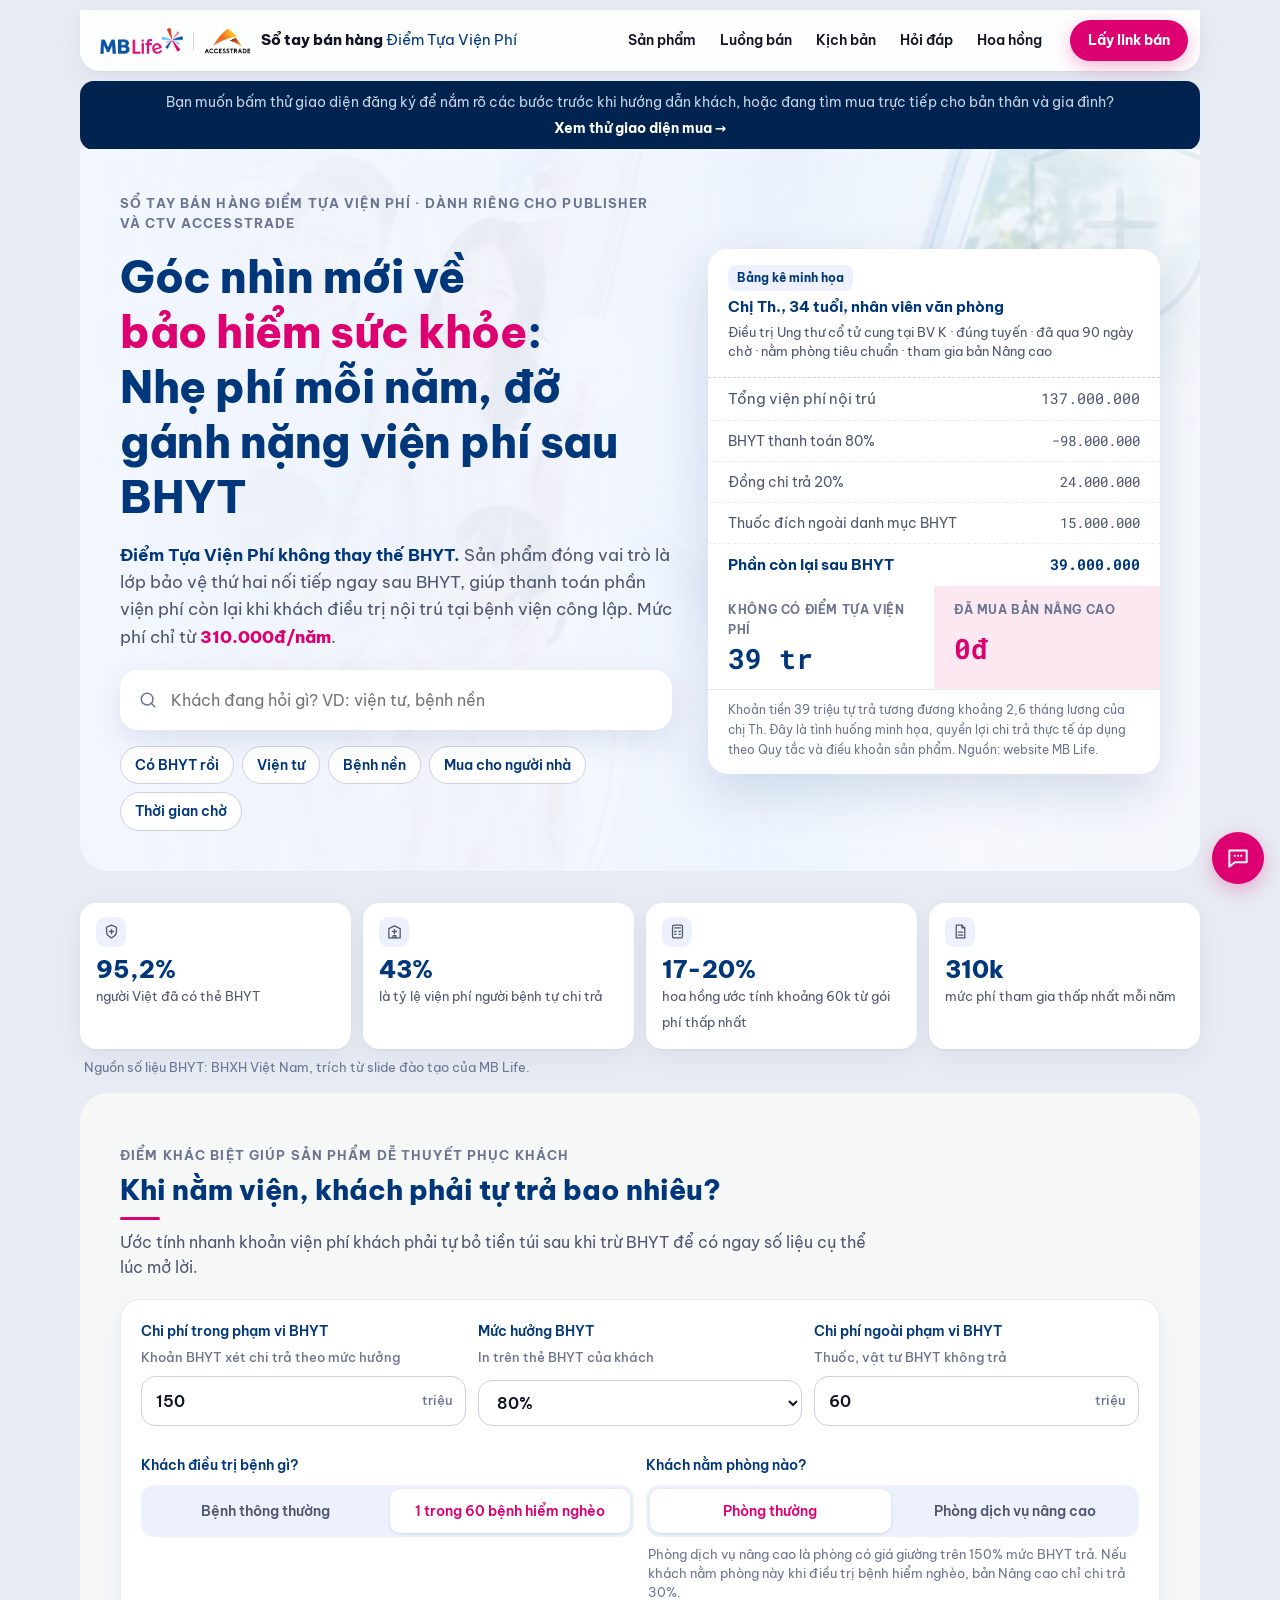
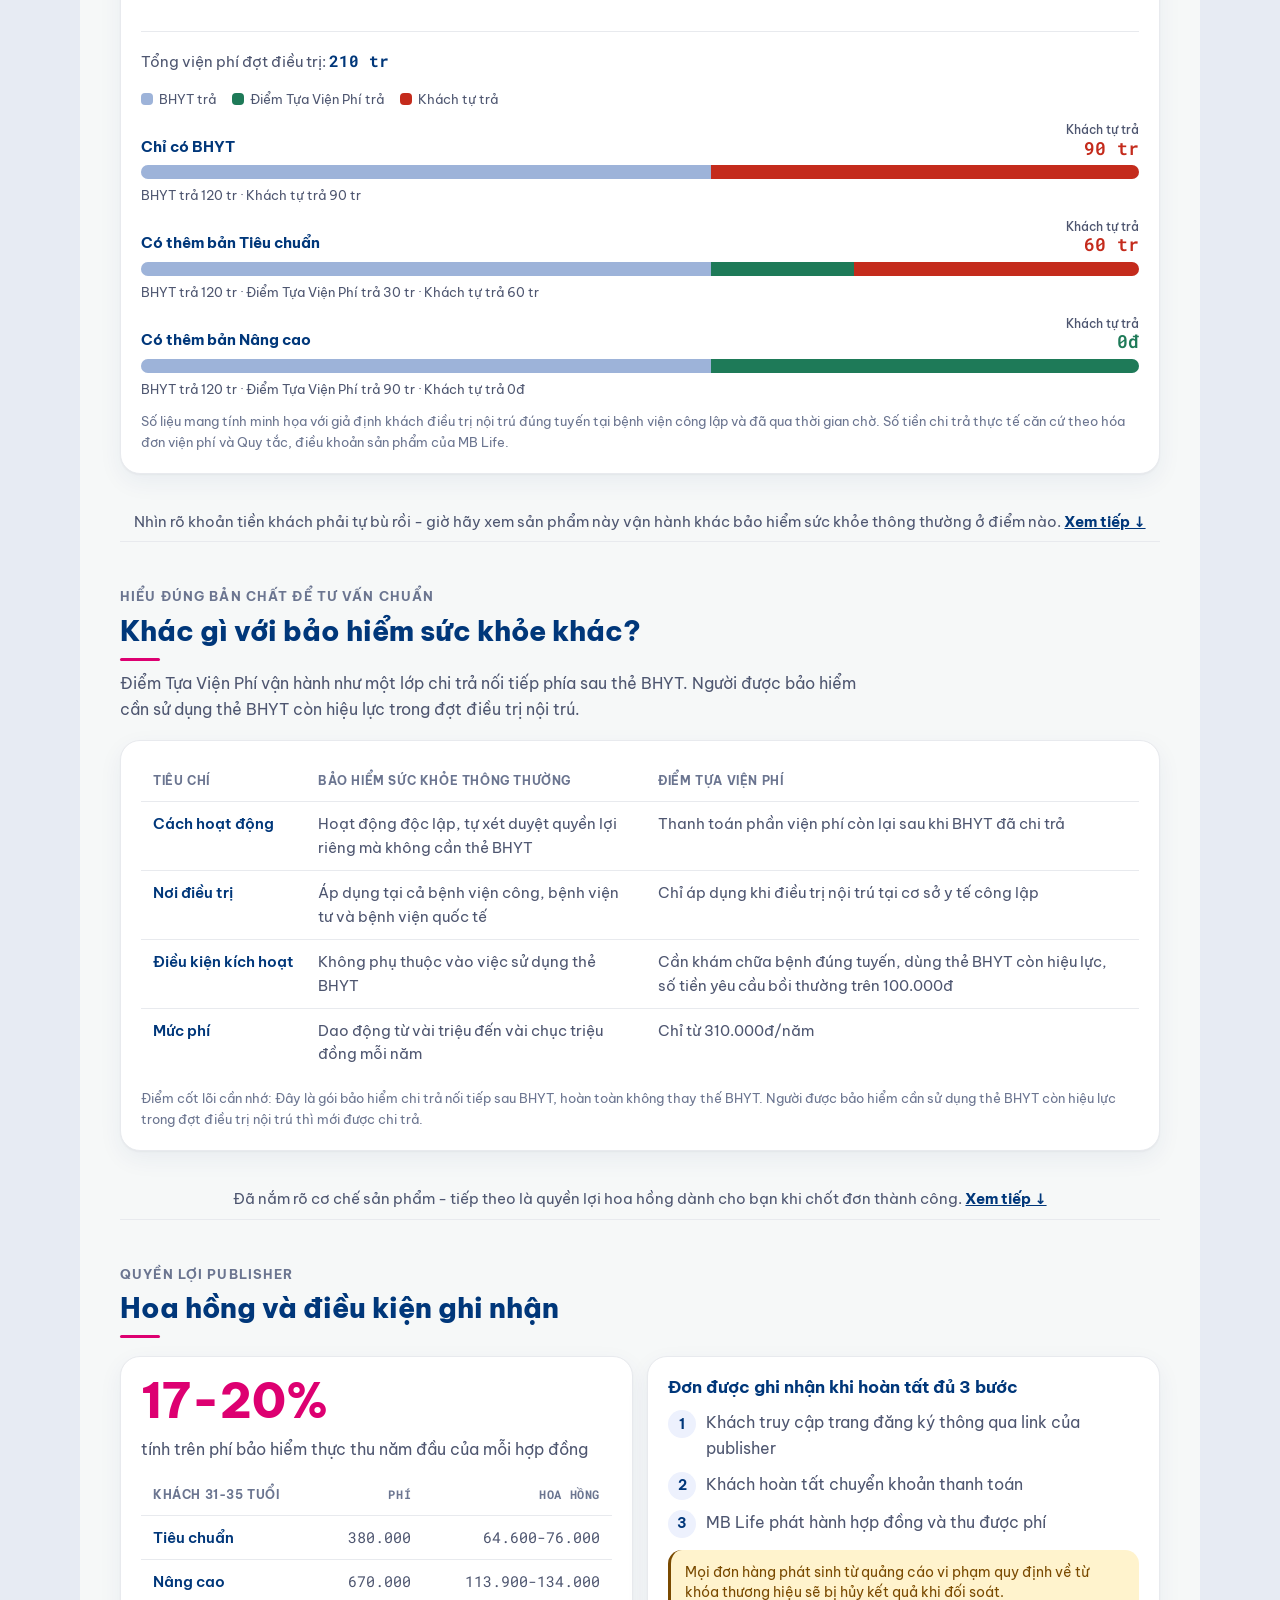
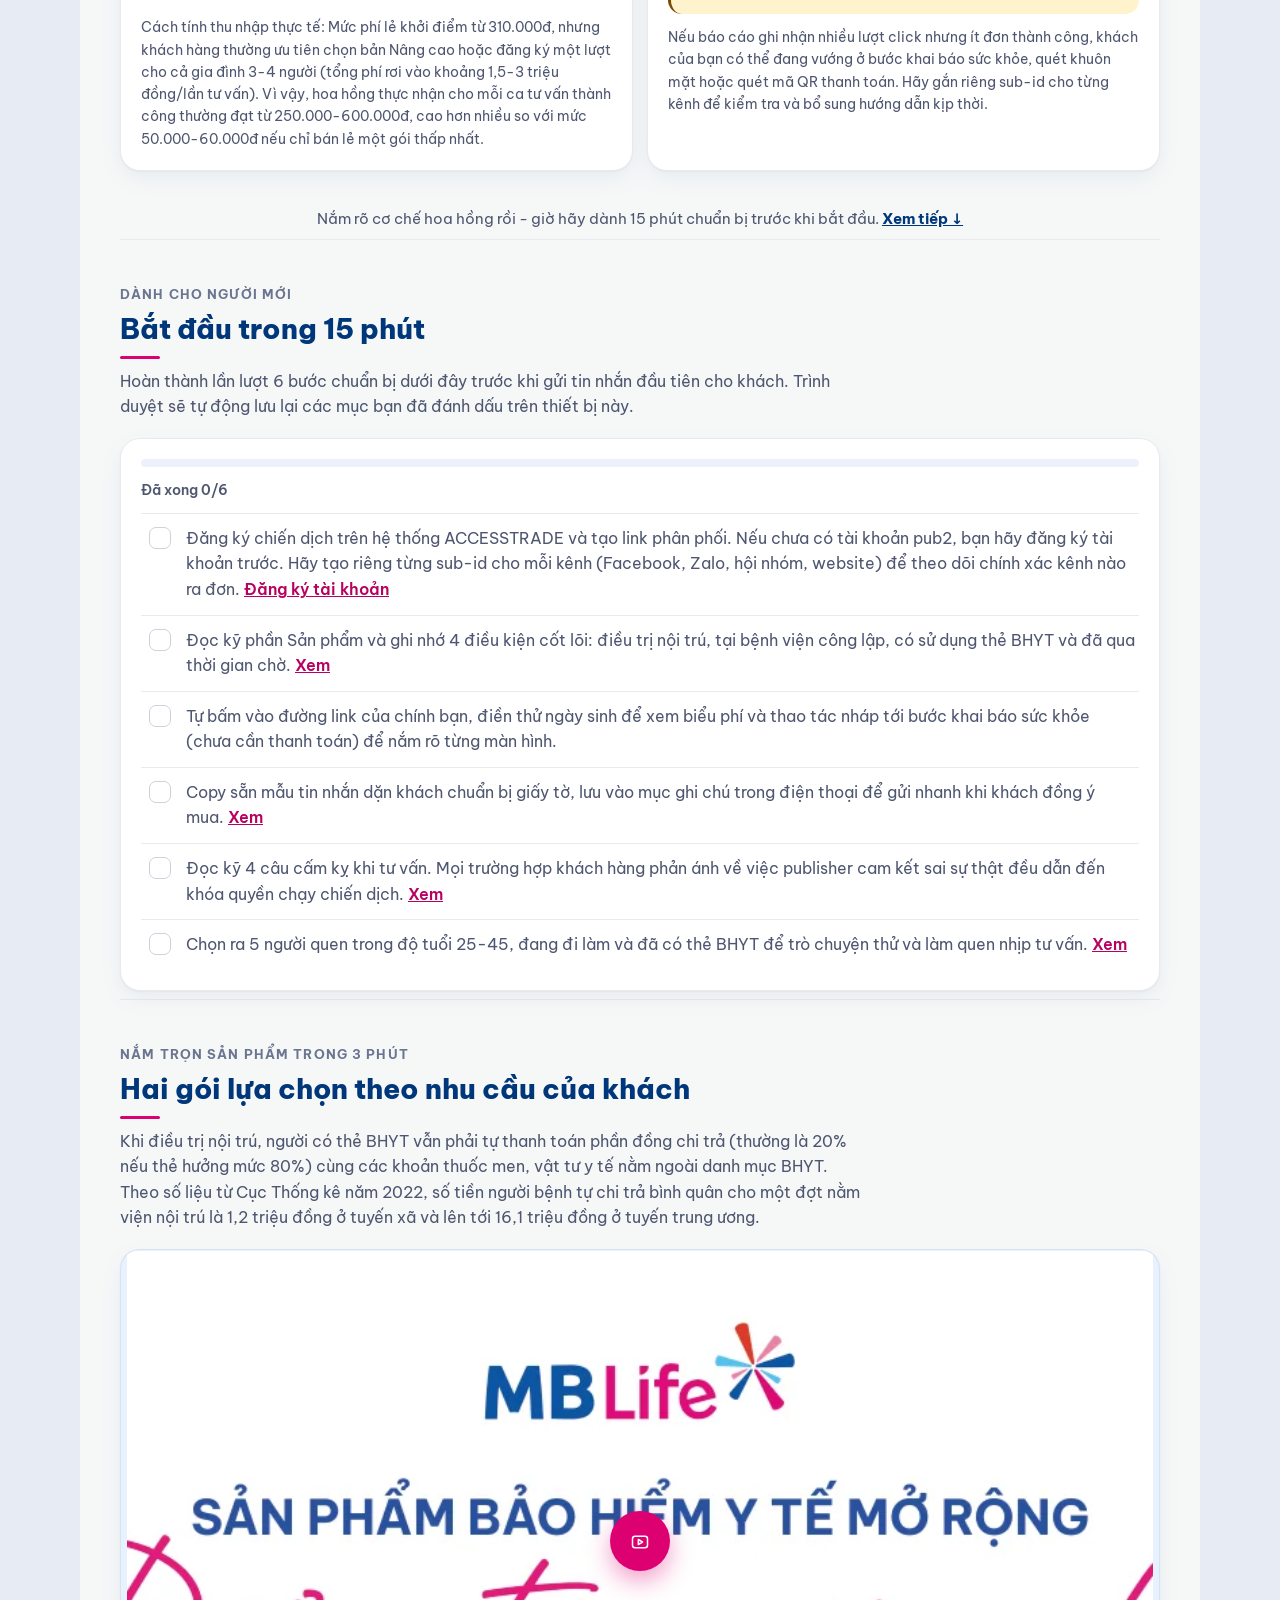
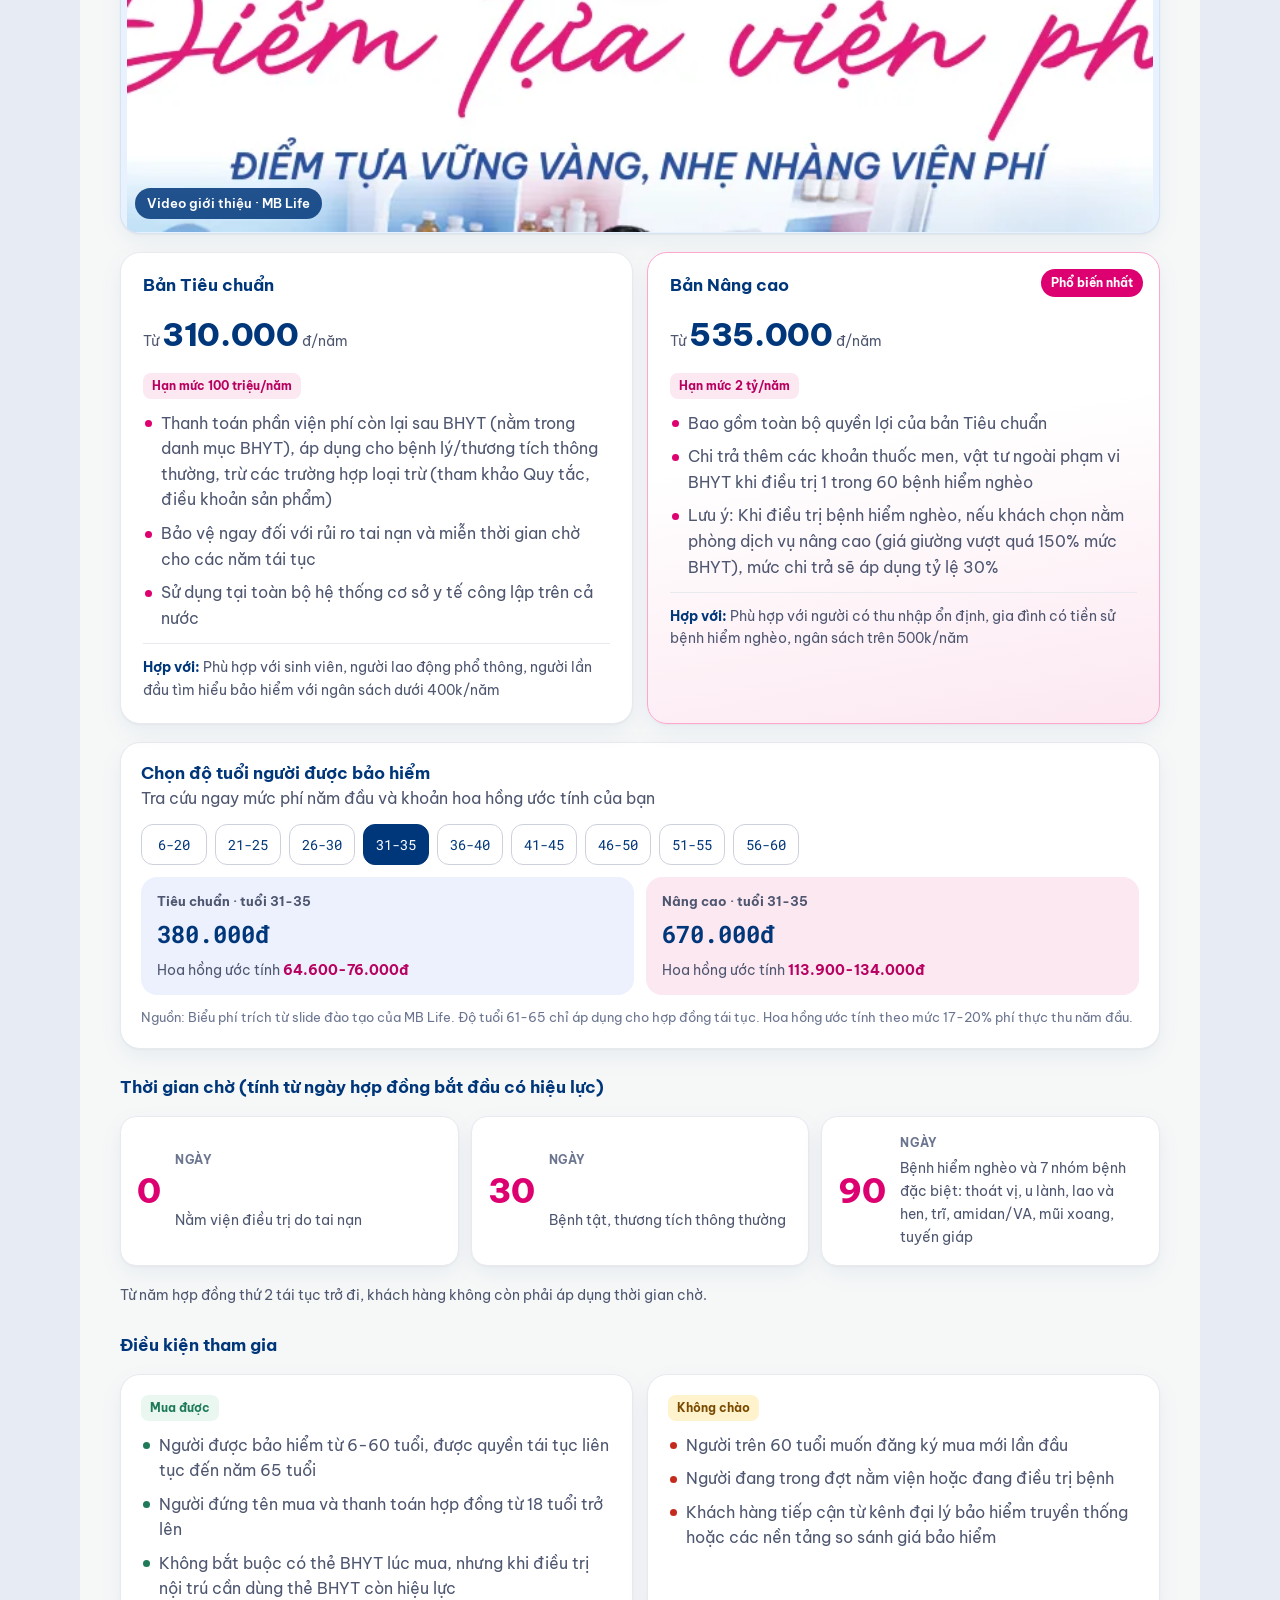
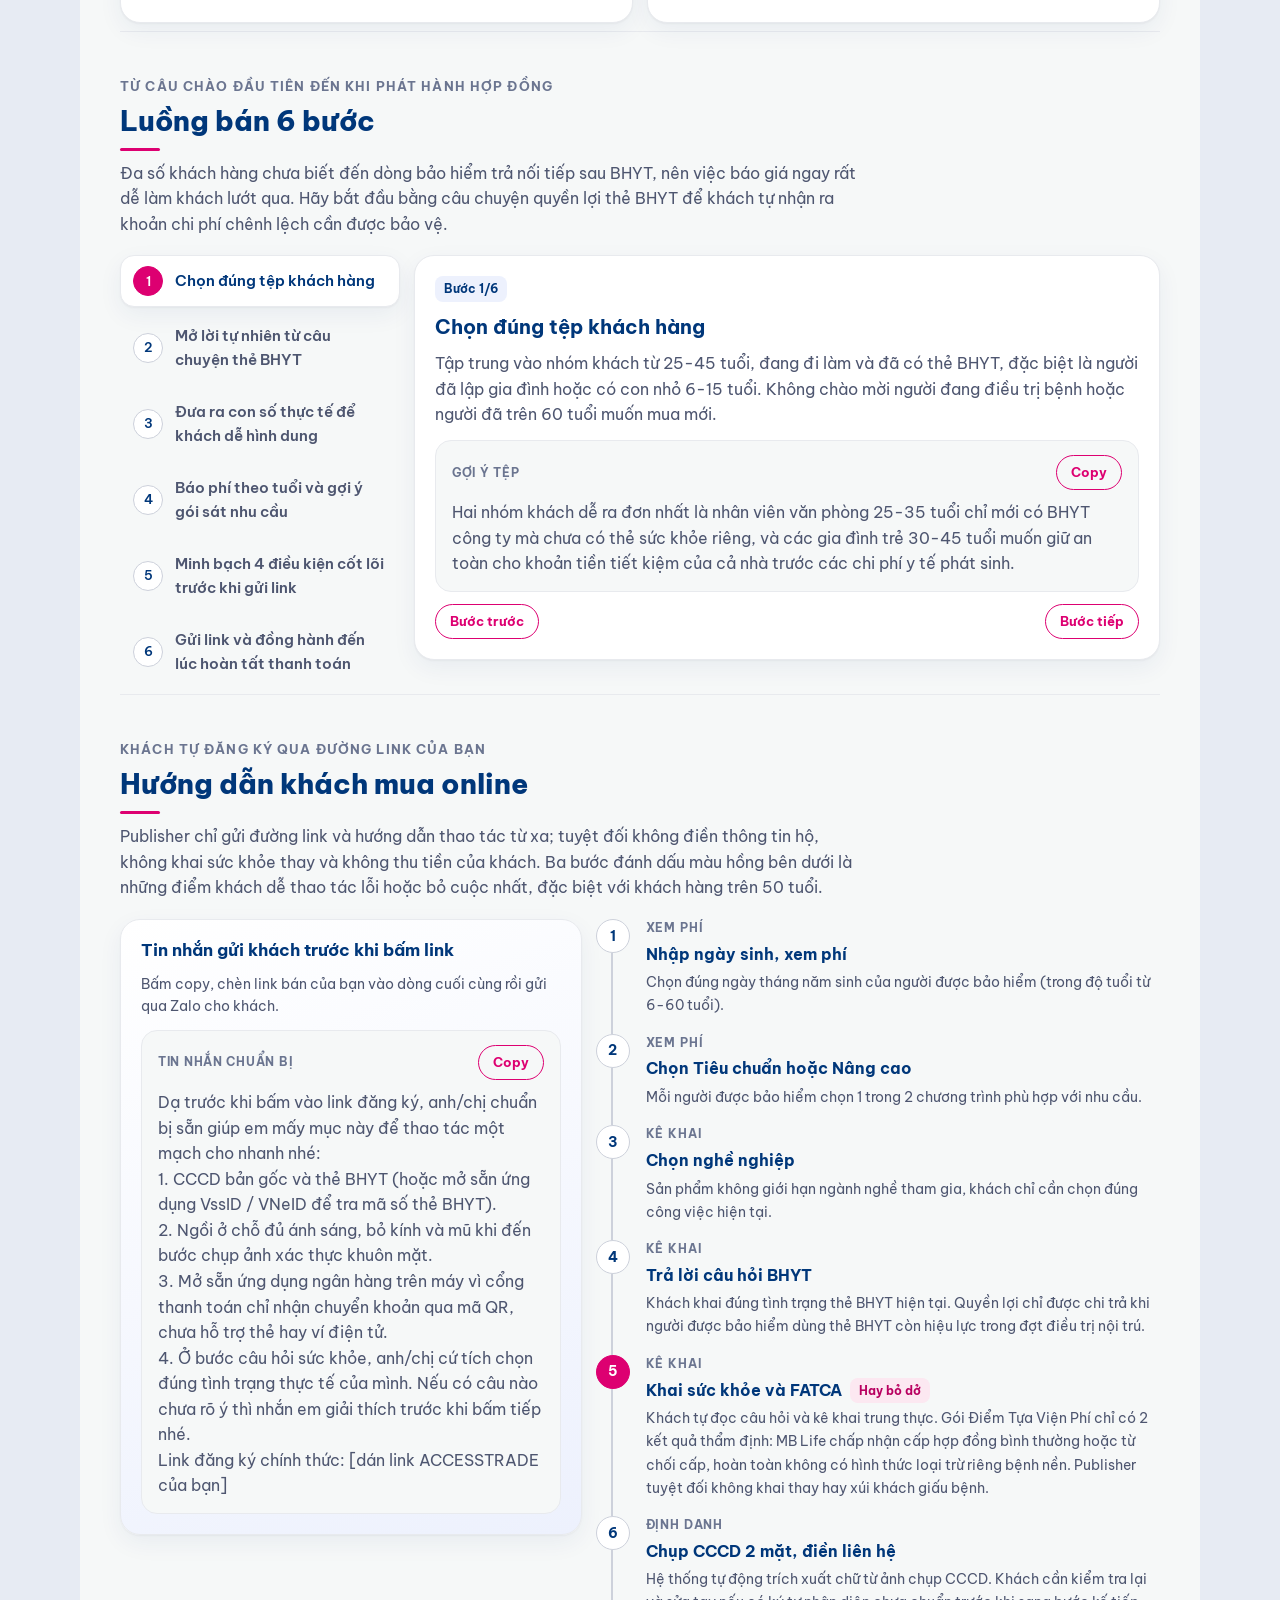
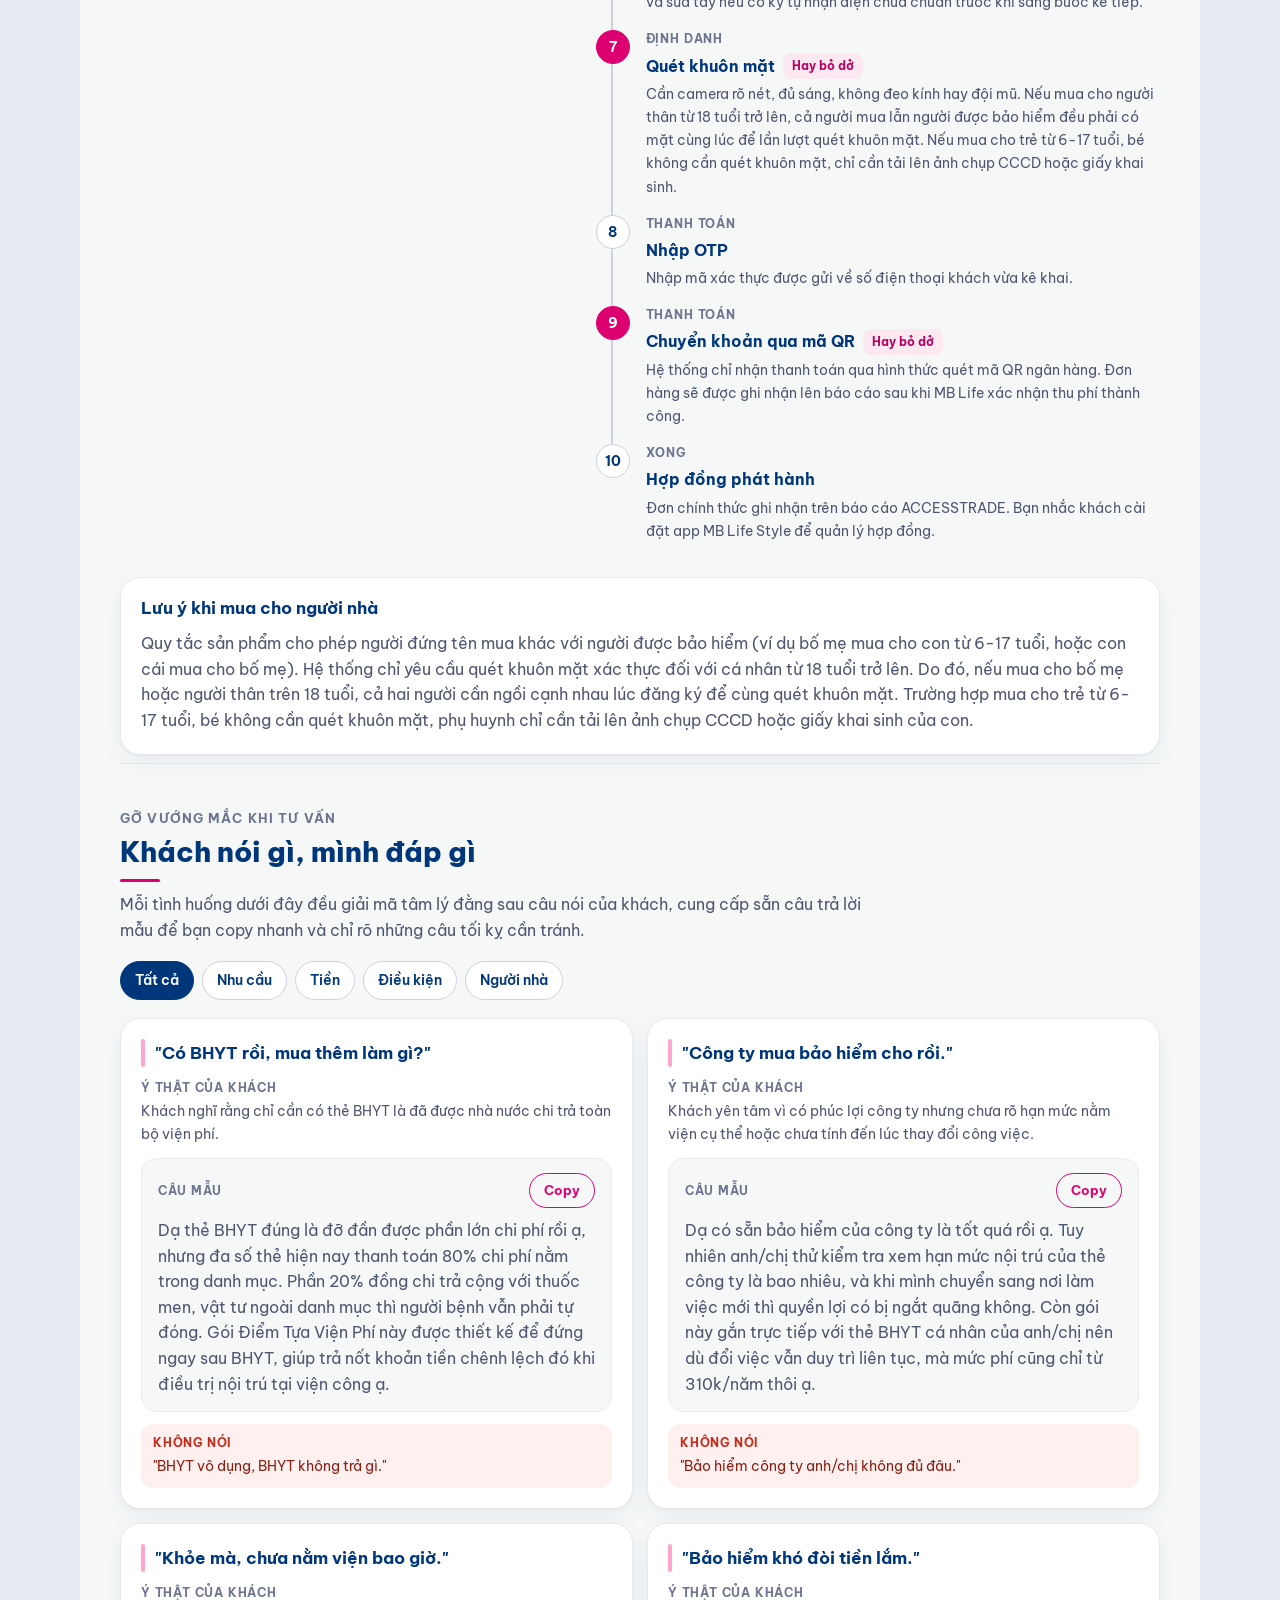
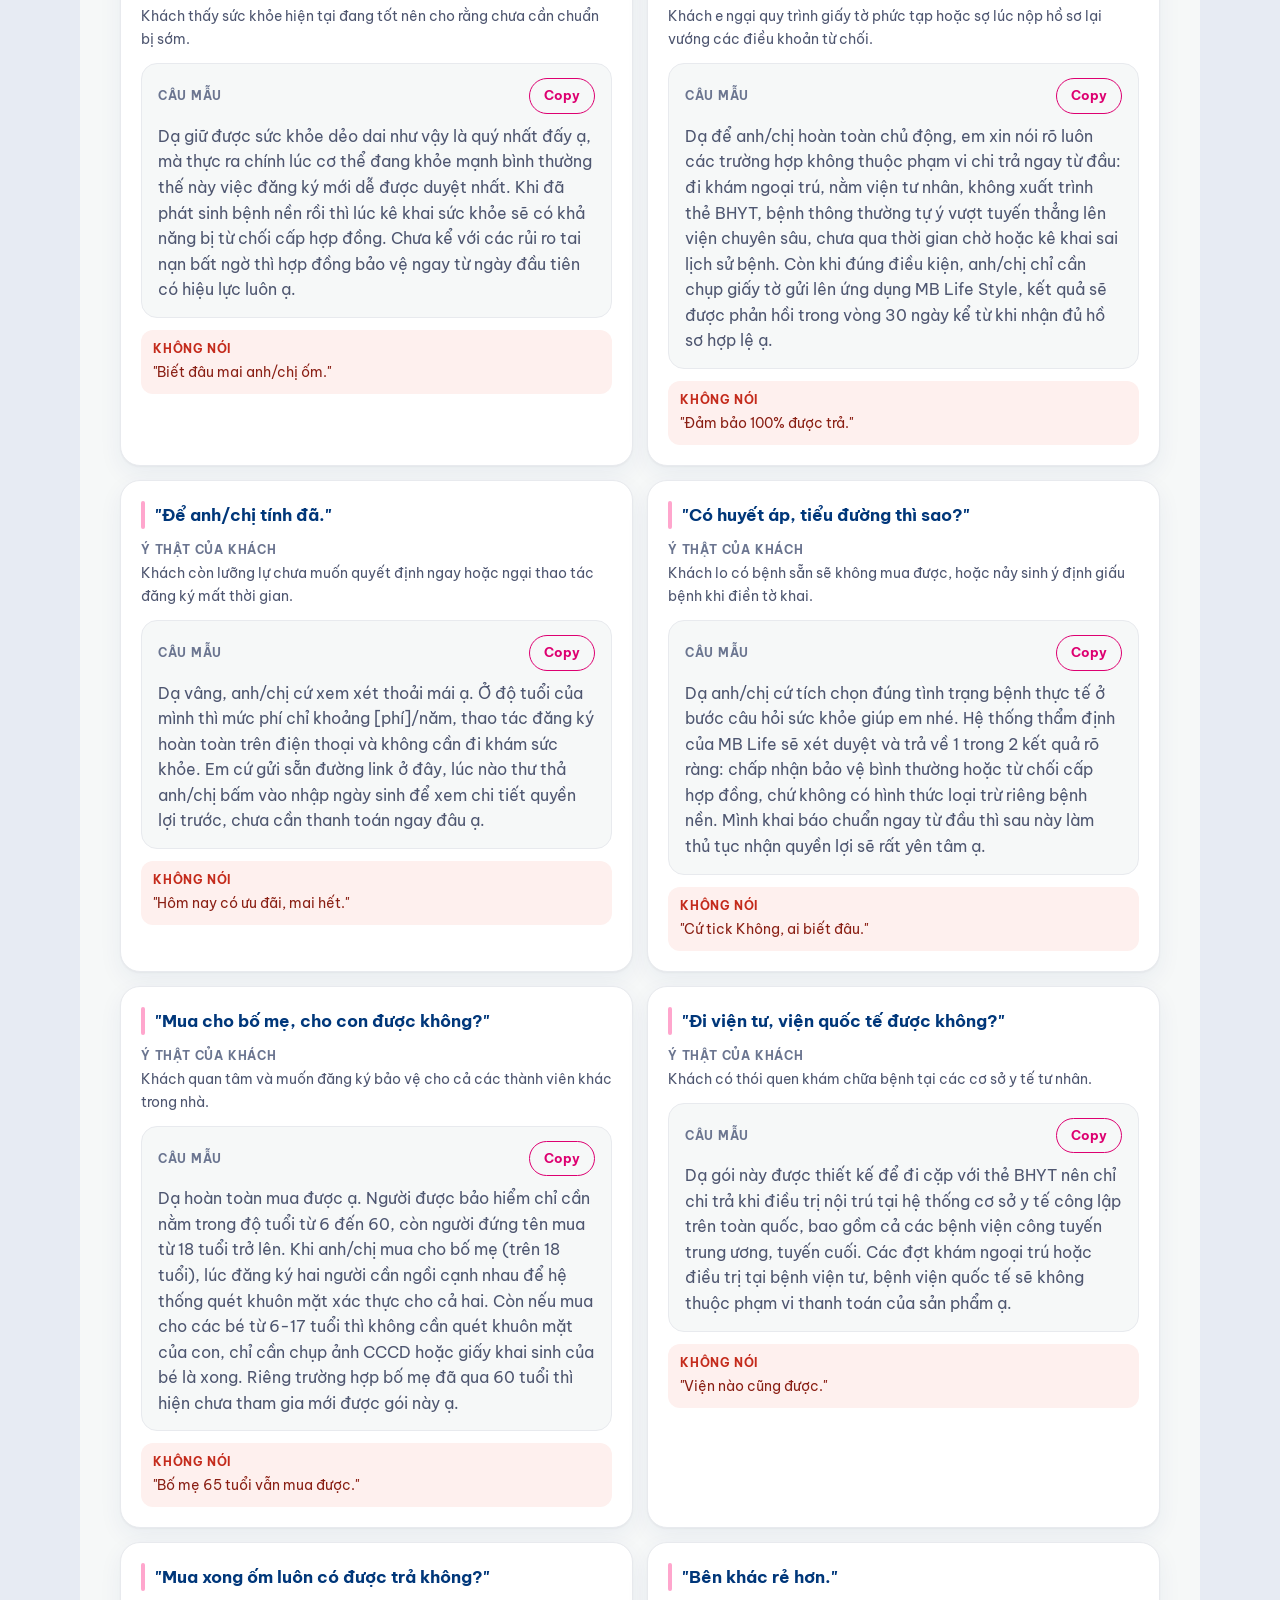
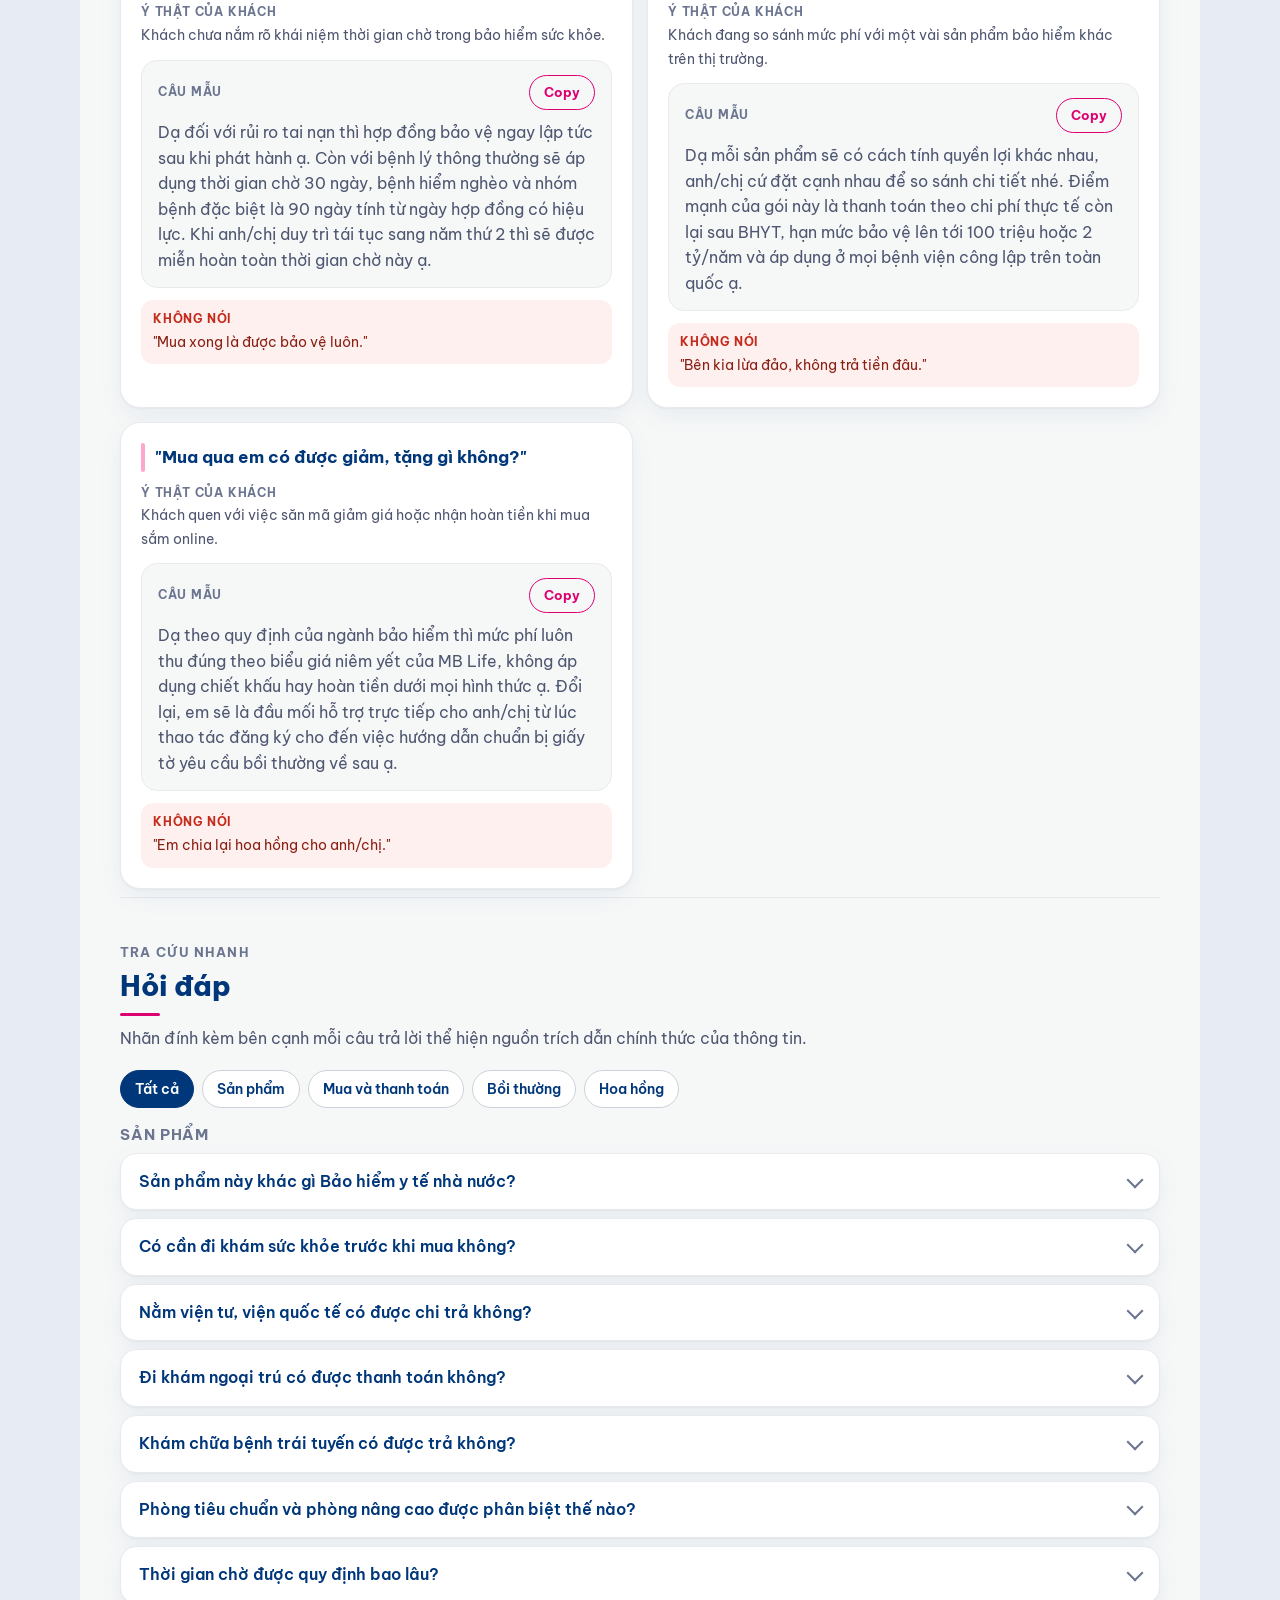
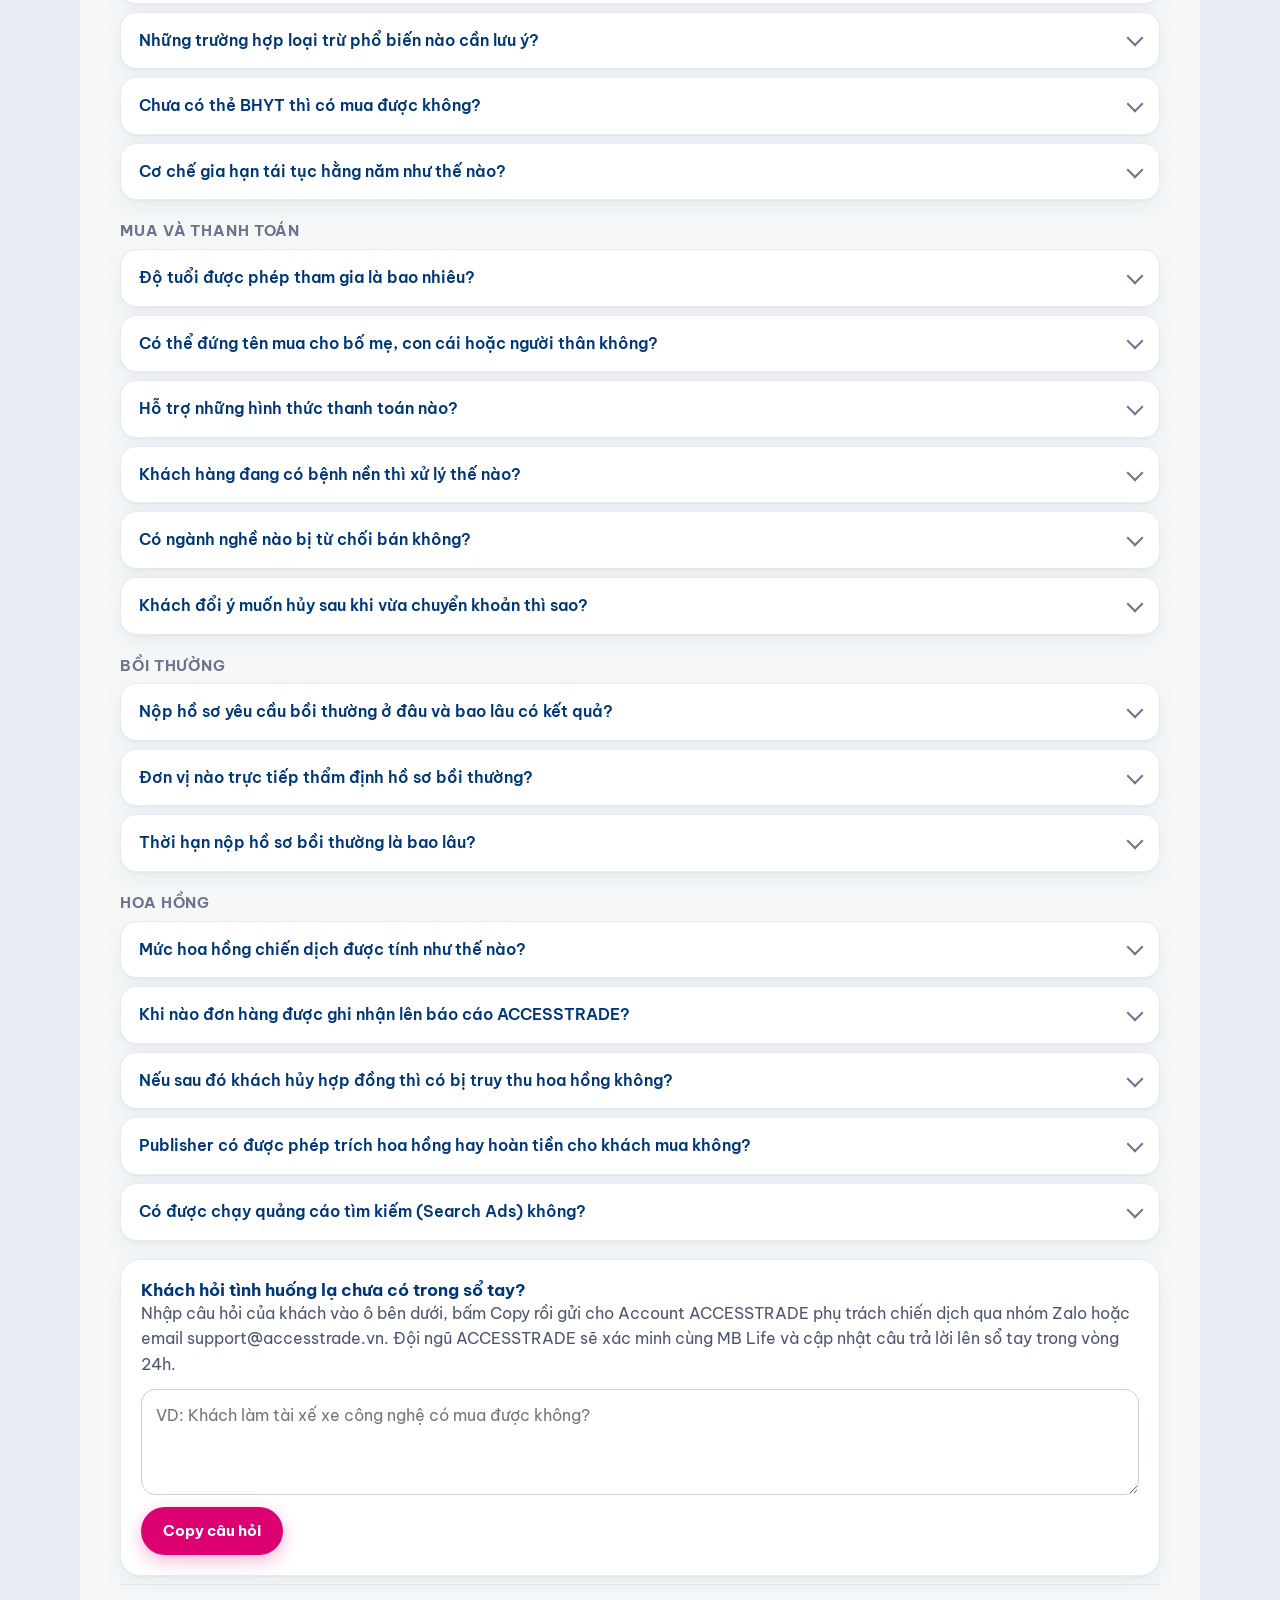
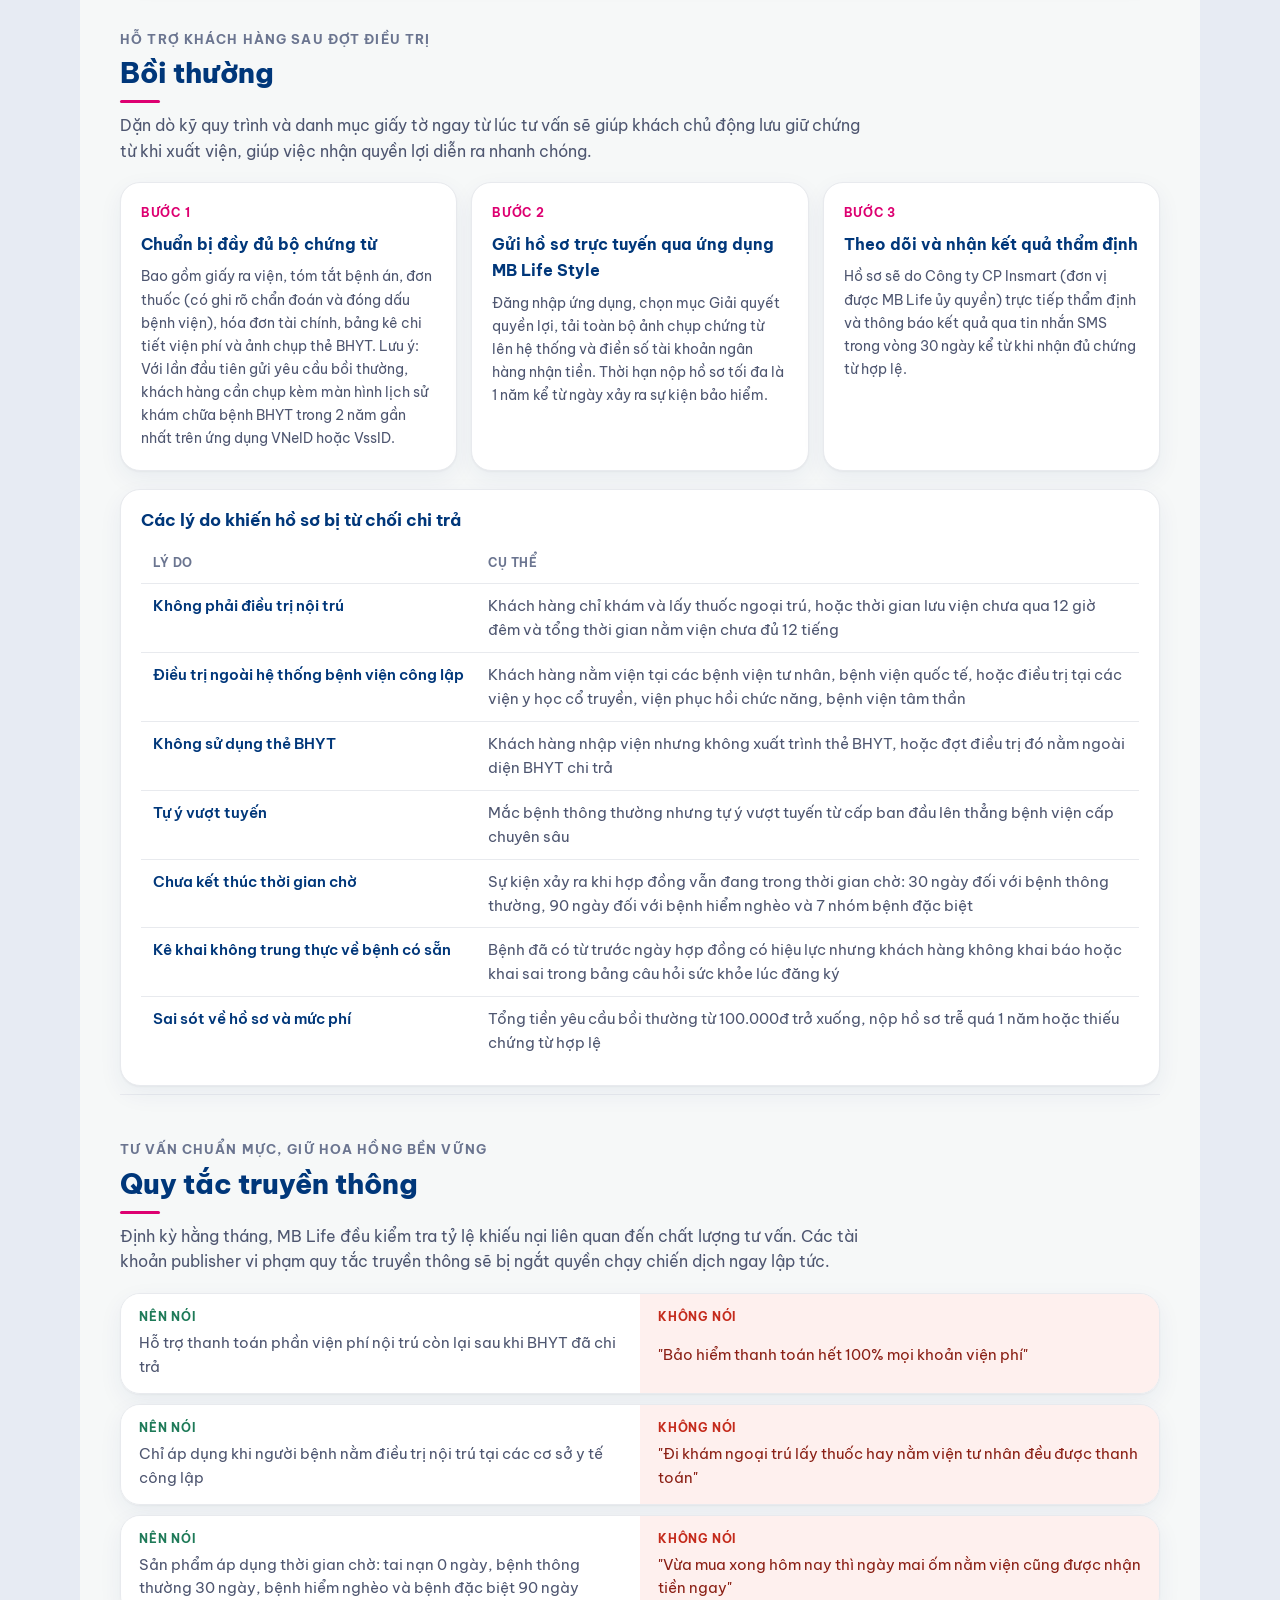
==== commit 7e6e0d68: "Sửa theo feedback "Các lỗi trong Playbook" và làm lại công cụ tính - Bỏ câu hỏi số ngày nằm viện tối" ====
--- a/index.html
+++ b/index.html
@@ -101,13 +101,26 @@
     </div>
     <div class="card calc">
       <div class="calc__fields">
-        <label for="in-scope">Chi phí trong phạm vi BHYT<span class="unit">triệu</span><input id="in-scope" type="number" min="0" step="0.1" value="150" inputmode="decimal"></label>
-        <label for="rate">Mức hưởng BHYT<select id="rate"><option value="0.8" selected>80%</option><option value="0.95">95%</option><option value="1">100%</option></select></label>
-        <label for="out-scope">Chi phí ngoài phạm vi BHYT<span class="unit">triệu</span><input id="out-scope" type="number" min="0" step="0.1" value="60" inputmode="decimal"></label>
-      </div>
-      <div class="toggles">
-        <label class="switch" for="bhn"><input type="checkbox" id="bhn" checked><span></span>Thuộc danh mục 60 bệnh hiểm nghèo</label>
-        <label class="switch" for="room"><input type="checkbox" id="room"><span></span>Nằm phòng nâng cao</label>
+        <label for="in-scope">Chi phí trong phạm vi BHYT<small class="hint">Khoản BHYT xét chi trả theo mức hưởng</small><span class="field"><input id="in-scope" type="number" min="0" step="0.1" value="150" inputmode="decimal"><span class="unit">triệu</span></span></label>
+        <label for="rate">Mức hưởng BHYT<small class="hint">In trên thẻ BHYT của khách</small><select id="rate"><option value="0.8" selected>80%</option><option value="0.95">95%</option><option value="1">100%</option></select></label>
+        <label for="out-scope">Chi phí ngoài phạm vi BHYT<small class="hint">Thuốc, vật tư BHYT không trả</small><span class="field"><input id="out-scope" type="number" min="0" step="0.1" value="60" inputmode="decimal"><span class="unit">triệu</span></span></label>
+      </div>
+      <div class="calc__qs">
+        <fieldset class="seg">
+          <legend>Khách điều trị bệnh gì?</legend>
+          <div class="seg__opts">
+            <label><input type="radio" name="disease" value="normal"><span>Bệnh thông thường</span></label>
+            <label><input type="radio" name="disease" value="critical" checked><span>1 trong 60 bệnh hiểm nghèo</span></label>
+          </div>
+        </fieldset>
+        <fieldset class="seg" id="room-q">
+          <legend>Khách nằm phòng nào?</legend>
+          <div class="seg__opts">
+            <label><input type="radio" name="room" value="std" checked><span>Phòng thường</span></label>
+            <label><input type="radio" name="room" value="upgraded"><span>Phòng dịch vụ nâng cao</span></label>
+          </div>
+          <p class="seg__note" id="room-note">Phòng dịch vụ nâng cao là phòng có giá giường trên 150% mức BHYT trả. Lựa chọn này chỉ ảnh hưởng bản Nâng cao khi điều trị bệnh hiểm nghèo: mức chi trả còn 30%.</p>
+        </fieldset>
       </div>
       <div class="calc__out" id="calc-out"></div>
       <p class="src">Số liệu mang tính minh họa với giả định khách điều trị nội trú đúng tuyến tại bệnh viện công lập và đã qua thời gian chờ. Số tiền chi trả thực tế căn cứ theo hóa đơn viện phí và Quy tắc, điều khoản sản phẩm của MB Life.</p>
@@ -119,7 +132,7 @@
     <div class="sec__head">
       <p class="eyebrow">Hiểu đúng bản chất để tư vấn chuẩn</p>
       <h2>Khác gì với bảo hiểm sức khỏe khác?</h2>
-      <p class="sec__lead">Điểm Tựa Viện Phí vận hành như một lớp chi trả nối tiếp phía sau thẻ BHYT. Khách bắt buộc phải có thẻ BHYT còn hiệu lực thì mới tham gia và sử dụng được quyền lợi của gói này.</p>
+      <p class="sec__lead">Điểm Tựa Viện Phí vận hành như một lớp chi trả nối tiếp phía sau thẻ BHYT. Người được bảo hiểm cần sử dụng thẻ BHYT còn hiệu lực trong đợt điều trị nội trú.</p>
     </div>
     <div class="card">
       <div class="scroll">
--- a/assets/css/main.css
+++ b/assets/css/main.css
@@ -231,30 +231,44 @@
 /* calc */
 .calc__fields{display:grid;grid-template-columns:repeat(3,minmax(0,1fr));gap:12px}
 @media (max-width:720px){.calc__fields{grid-template-columns:1fr}}
-.calc__fields label{display:grid;gap:6px;font-size:13.5px;font-weight:600;color:var(--muted);position:relative}
-.calc__fields .unit{position:absolute;right:14px;bottom:13px;font-size:13px;color:var(--muted-2);font-weight:500}
+.calc__fields label{display:flex;flex-direction:column;gap:4px;font-size:14px;font-weight:600;color:var(--navy)}
+.calc__fields .hint{font-size:12.5px;font-weight:500;color:var(--muted-2);margin-bottom:4px}
+.calc__fields .field{position:relative;display:block;margin-top:auto}
+.calc__fields .unit{position:absolute;right:14px;top:50%;transform:translateY(-50%);font-size:13px;color:var(--muted-2);font-weight:500;pointer-events:none}
+.calc__fields select{margin-top:auto}
 .calc__fields input,.calc__fields select{font:inherit;font-size:16px;color:var(--ink);padding:11px 14px;border-radius:var(--r-ctrl);border:1.5px solid var(--line-2);background:#fff;width:100%}
+.calc__fields input{padding-right:56px}
 .calc__fields input:focus,.calc__fields select:focus{outline:none;border-color:var(--pink)}
-.toggles{display:flex;flex-wrap:wrap;gap:20px}
-.switch{display:flex;align-items:center;gap:10px;font-size:14.5px;cursor:pointer}
-.switch input{position:absolute;opacity:0}
-.switch span{width:40px;height:24px;border-radius:999px;background:var(--line-2);position:relative;transition:background .15s;flex:none}
-.switch span::after{content:"";position:absolute;top:3px;left:3px;width:18px;height:18px;border-radius:50%;background:#fff;transition:transform .15s;box-shadow:0 1px 3px rgba(0,0,0,.2)}
-.switch input:checked + span{background:var(--pink)}
-.switch input:checked + span::after{transform:translateX(16px)}
-.switch input:focus-visible + span{outline:2px solid var(--pink);outline-offset:2px}
-.calc__out{display:grid;gap:10px}
-.cbar{display:grid;grid-template-columns:150px 1fr auto;gap:12px;align-items:center}
-.cbar__label{font-size:14px;font-weight:600}
-.cbar__track{height:12px;border-radius:12px;background:var(--blue-tint);overflow:hidden}
-.cbar__fill{height:100%;border-radius:12px;background:var(--navy);transition:width .3s}
-.cbar--std .cbar__fill{background:#3C6CC0}
-.cbar--adv .cbar__fill{background:var(--pink)}
-.cbar__val{font-family:var(--f-num);font-weight:600;text-align:right;min-width:92px;color:var(--navy)}
-.cbar__val--self{color:var(--danger)}
-.cbar__val--ok{color:var(--ok)}
-.cbar__val small{display:block;font-family:var(--f-ui);font-size:12px;color:var(--muted);font-weight:500}
-@media (max-width:520px){.cbar{grid-template-columns:1fr auto}.cbar__track{grid-column:1/-1;order:3}}
+.calc__qs{display:grid;grid-template-columns:repeat(2,minmax(0,1fr));gap:12px;margin:16px 0 18px}
+@media (max-width:720px){.calc__qs{grid-template-columns:1fr}}
+.seg{border:0;margin:0;padding:0;min-width:0}
+.seg legend{font-size:14px;font-weight:600;color:var(--navy);padding:0;margin-bottom:8px}
+.seg__opts{display:grid;grid-template-columns:1fr 1fr;gap:4px;background:var(--blue-tint);border-radius:var(--r-ctrl);padding:4px}
+.seg__opts label{position:relative;cursor:pointer}
+.seg__opts input{position:absolute;opacity:0;inset:0;margin:0;cursor:pointer}
+.seg__opts span{display:flex;align-items:center;justify-content:center;text-align:center;min-height:44px;padding:6px 10px;border-radius:10px;font-size:14px;font-weight:600;color:var(--muted);transition:background .15s,color .15s}
+.seg__opts input:checked + span{background:#fff;color:var(--pink);box-shadow:0 1px 3px rgba(0,55,122,.14)}
+.seg__opts input:focus-visible + span{outline:2px solid var(--pink);outline-offset:1px}
+.seg__note{font-size:12.5px;color:var(--muted-2);margin:8px 2px 0;line-height:1.5}
+.seg.is-off .seg__opts{opacity:.45}
+.seg.is-off .seg__opts label,.seg.is-off .seg__opts input{cursor:not-allowed}
+.calc__out{display:grid;gap:14px;border-top:1px solid var(--line);padding-top:16px}
+.calc__total{margin:0;font-size:14.5px;color:var(--muted)}
+.calc__total b{font-family:var(--f-num);color:var(--navy);font-size:16px}
+.calc__legend{display:flex;flex-wrap:wrap;gap:6px 16px;font-size:12.5px;color:var(--muted)}
+.calc__legend span{display:inline-flex;align-items:center;gap:6px}
+.calc__legend span::before{content:"";width:12px;height:12px;border-radius:4px;background:currentColor}
+.lg-bhyt::before{background:#9DB3D9 !important}.lg-mb::before{background:var(--ok) !important}.lg-self::before{background:var(--danger) !important}
+.cres{display:grid;gap:6px}
+.cres__head{display:flex;justify-content:space-between;align-items:flex-end;gap:12px}
+.cres__title{font-size:15px;font-weight:700;color:var(--navy)}
+.cres__self{font-family:var(--f-num);font-weight:600;font-size:18px;color:var(--danger);text-align:right;line-height:1.2}
+.cres__self small{display:block;font-family:var(--f-ui);font-size:12px;font-weight:500;color:var(--muted)}
+.cres__self.is-zero{color:var(--ok)}
+.cres__bar{display:flex;height:14px;border-radius:14px;overflow:hidden;background:var(--blue-tint)}
+.cres__bar span{display:block;height:100%;transition:width .3s}
+.seg-bhyt{background:#9DB3D9}.seg-mb{background:var(--ok)}.seg-self{background:var(--danger)}
+.cres__detail{margin:0;font-size:12.5px;color:var(--muted)}
 
 /* flow */
 .flow{display:grid;grid-template-columns:280px 1fr;gap:14px;align-items:start}
